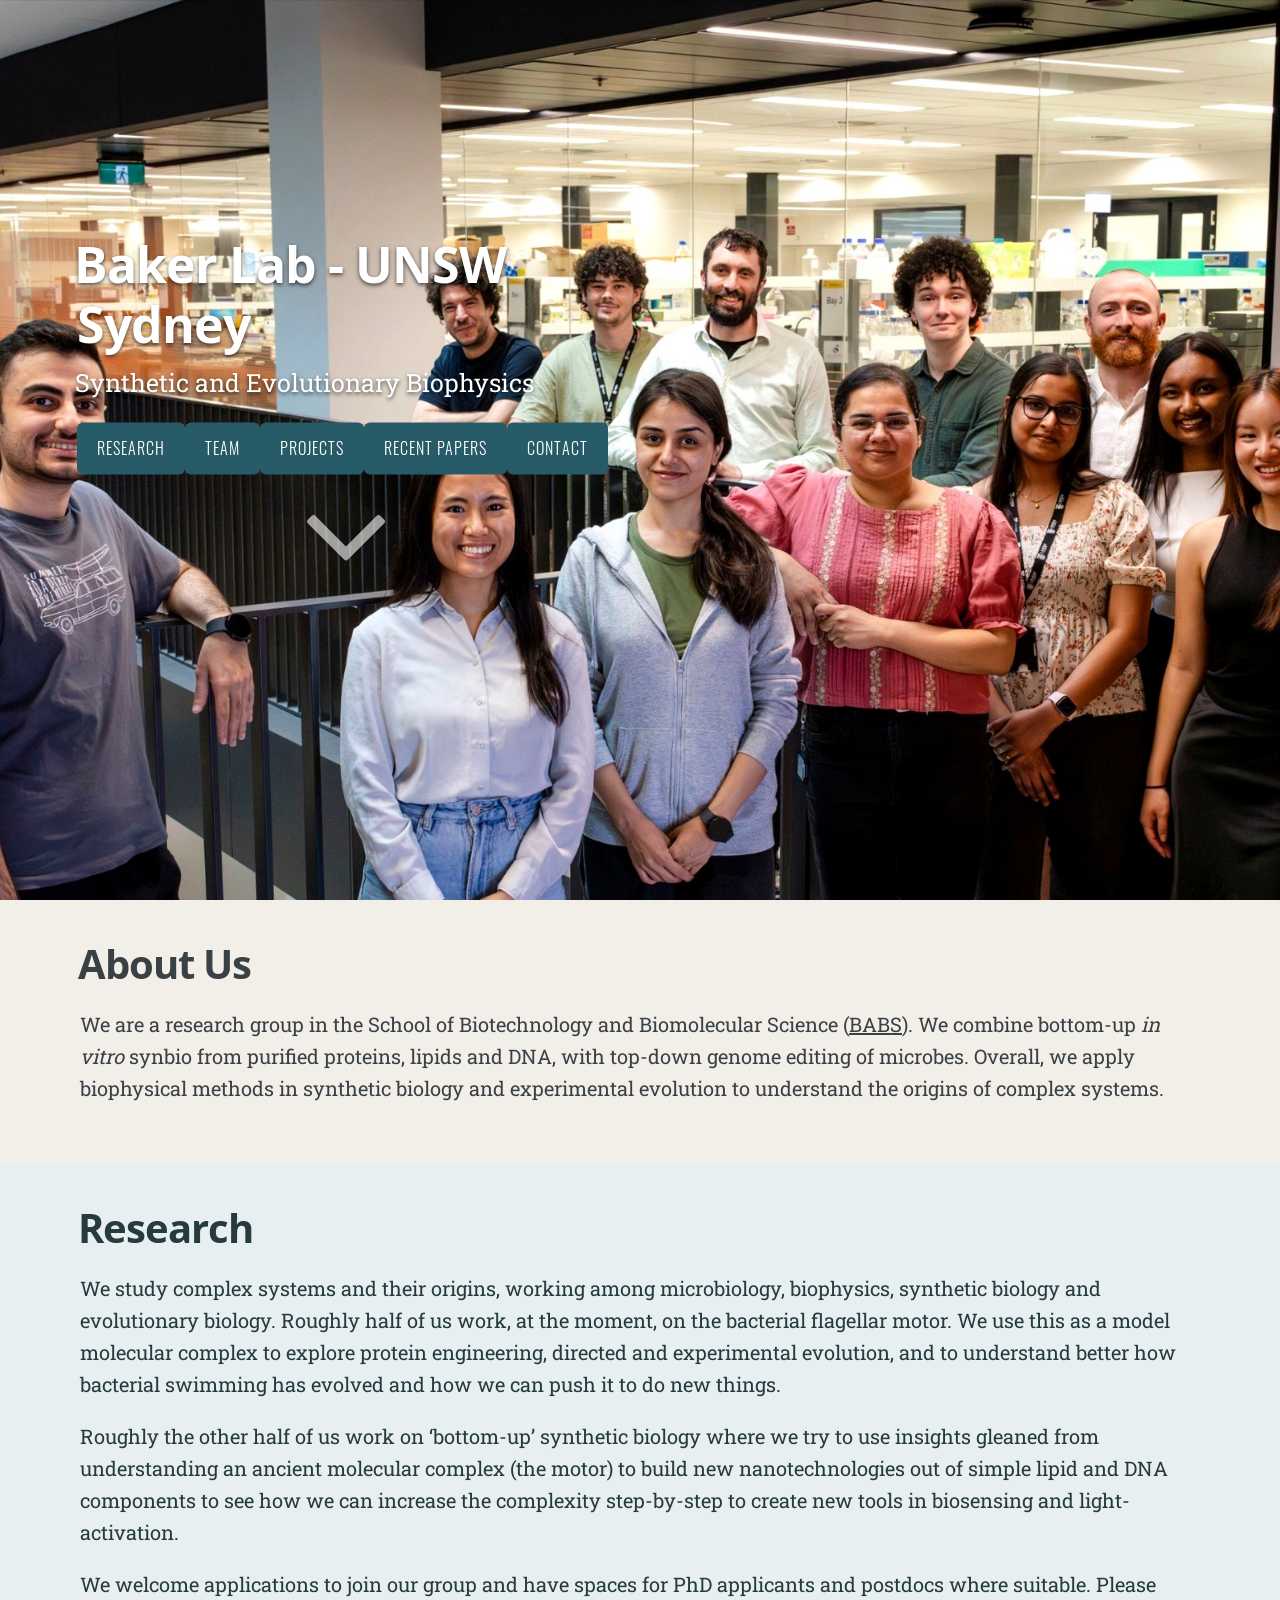
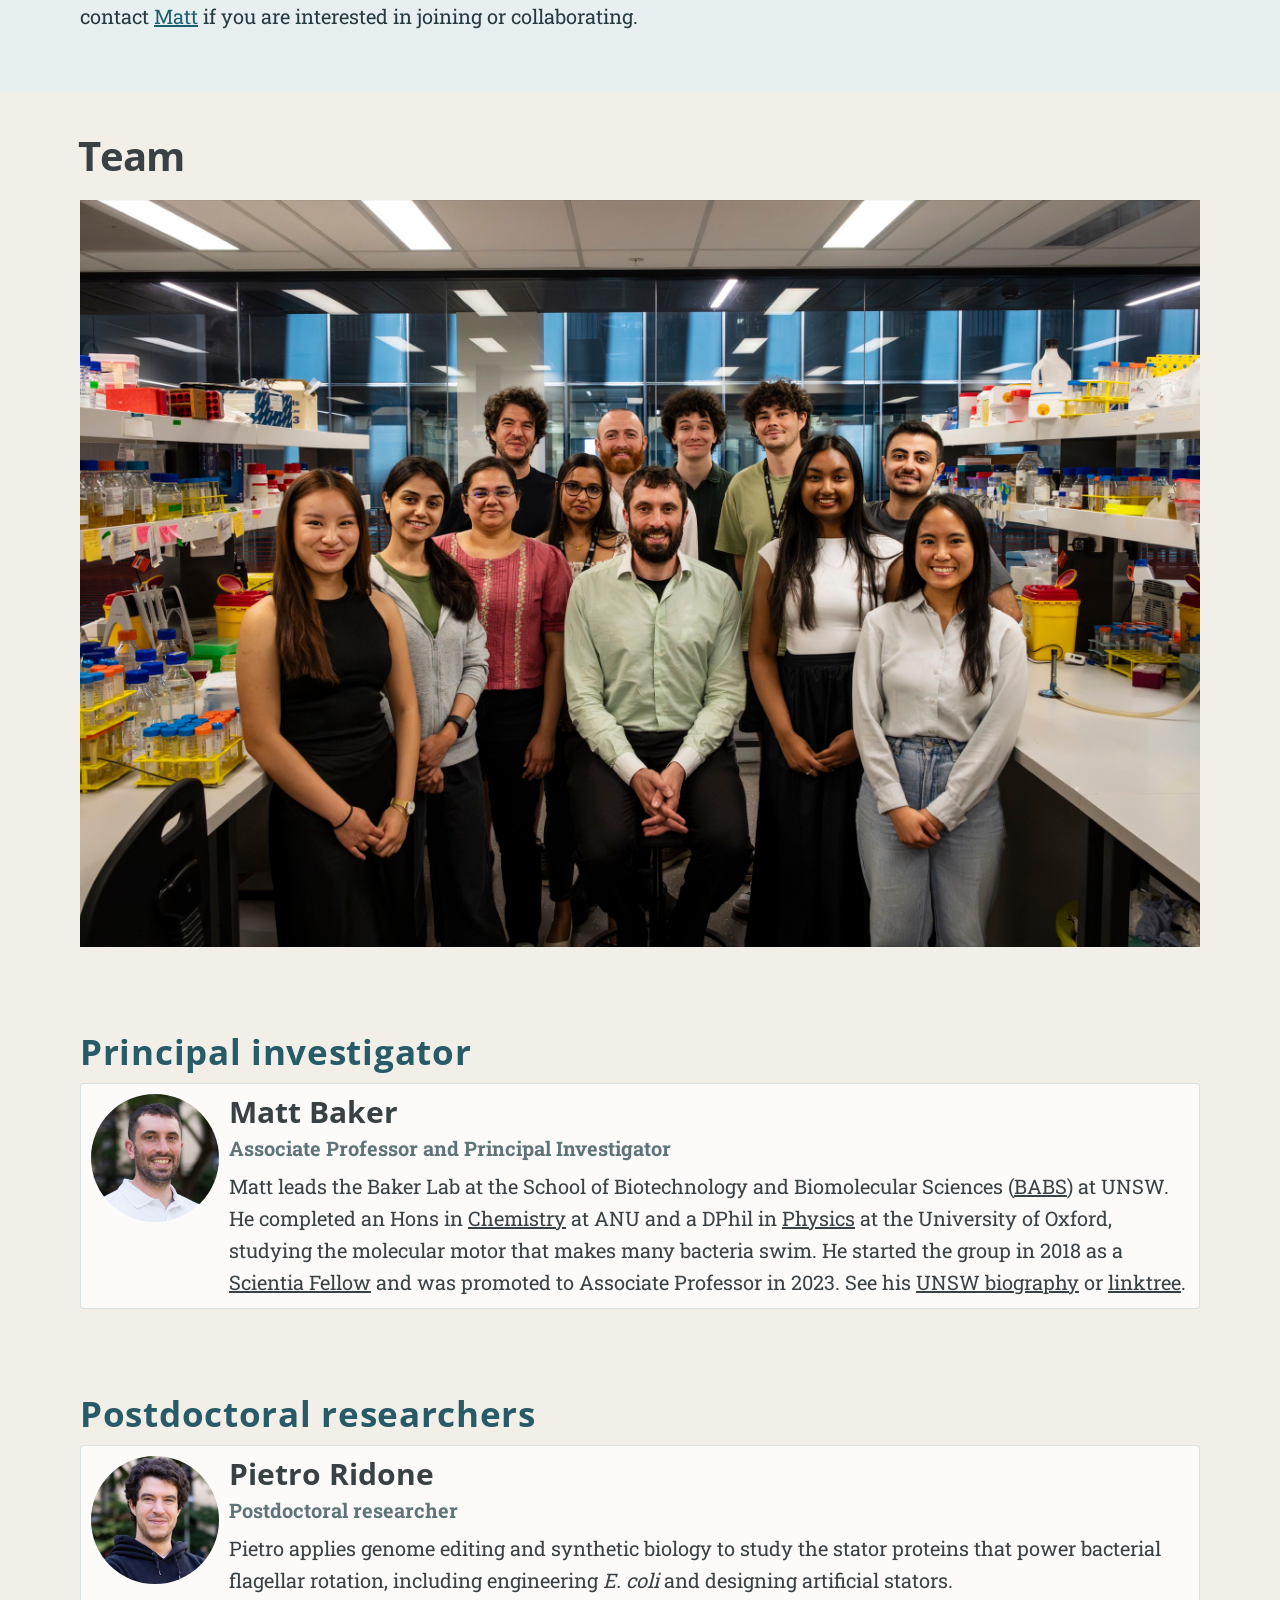
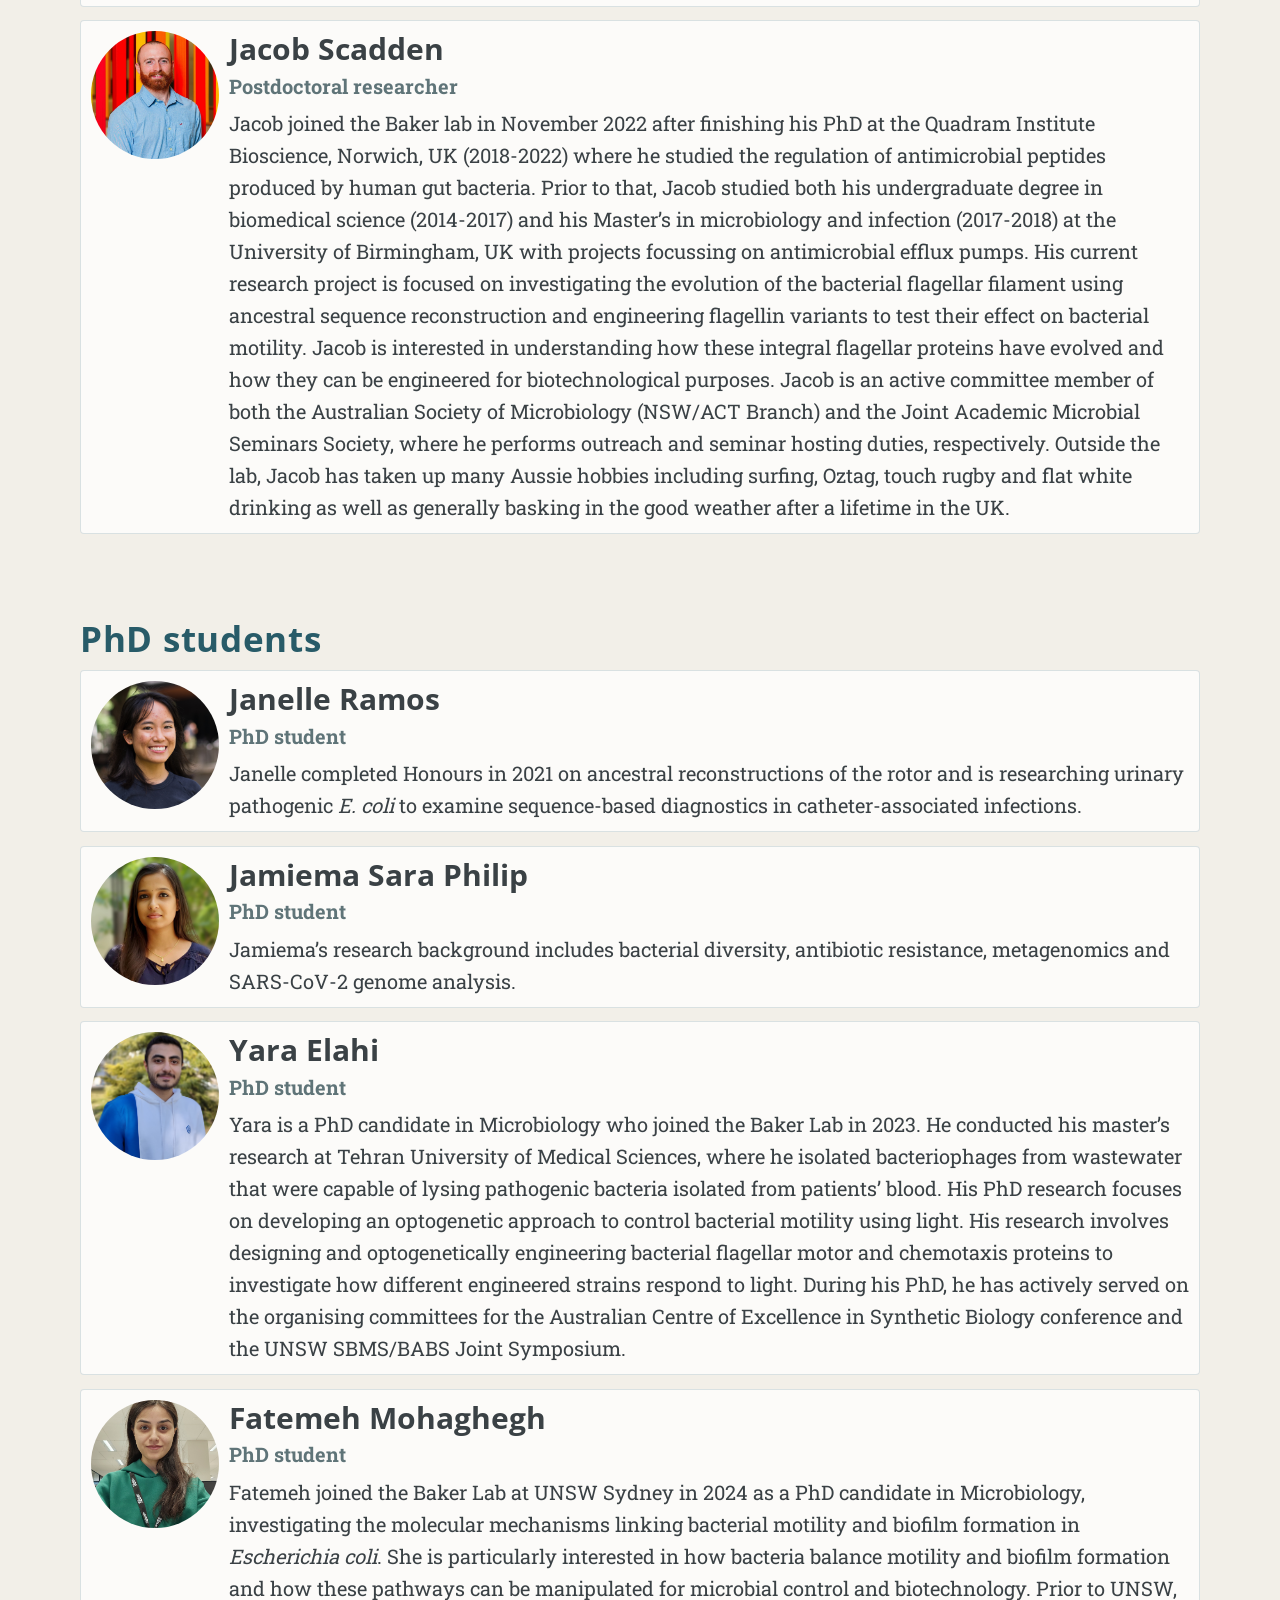
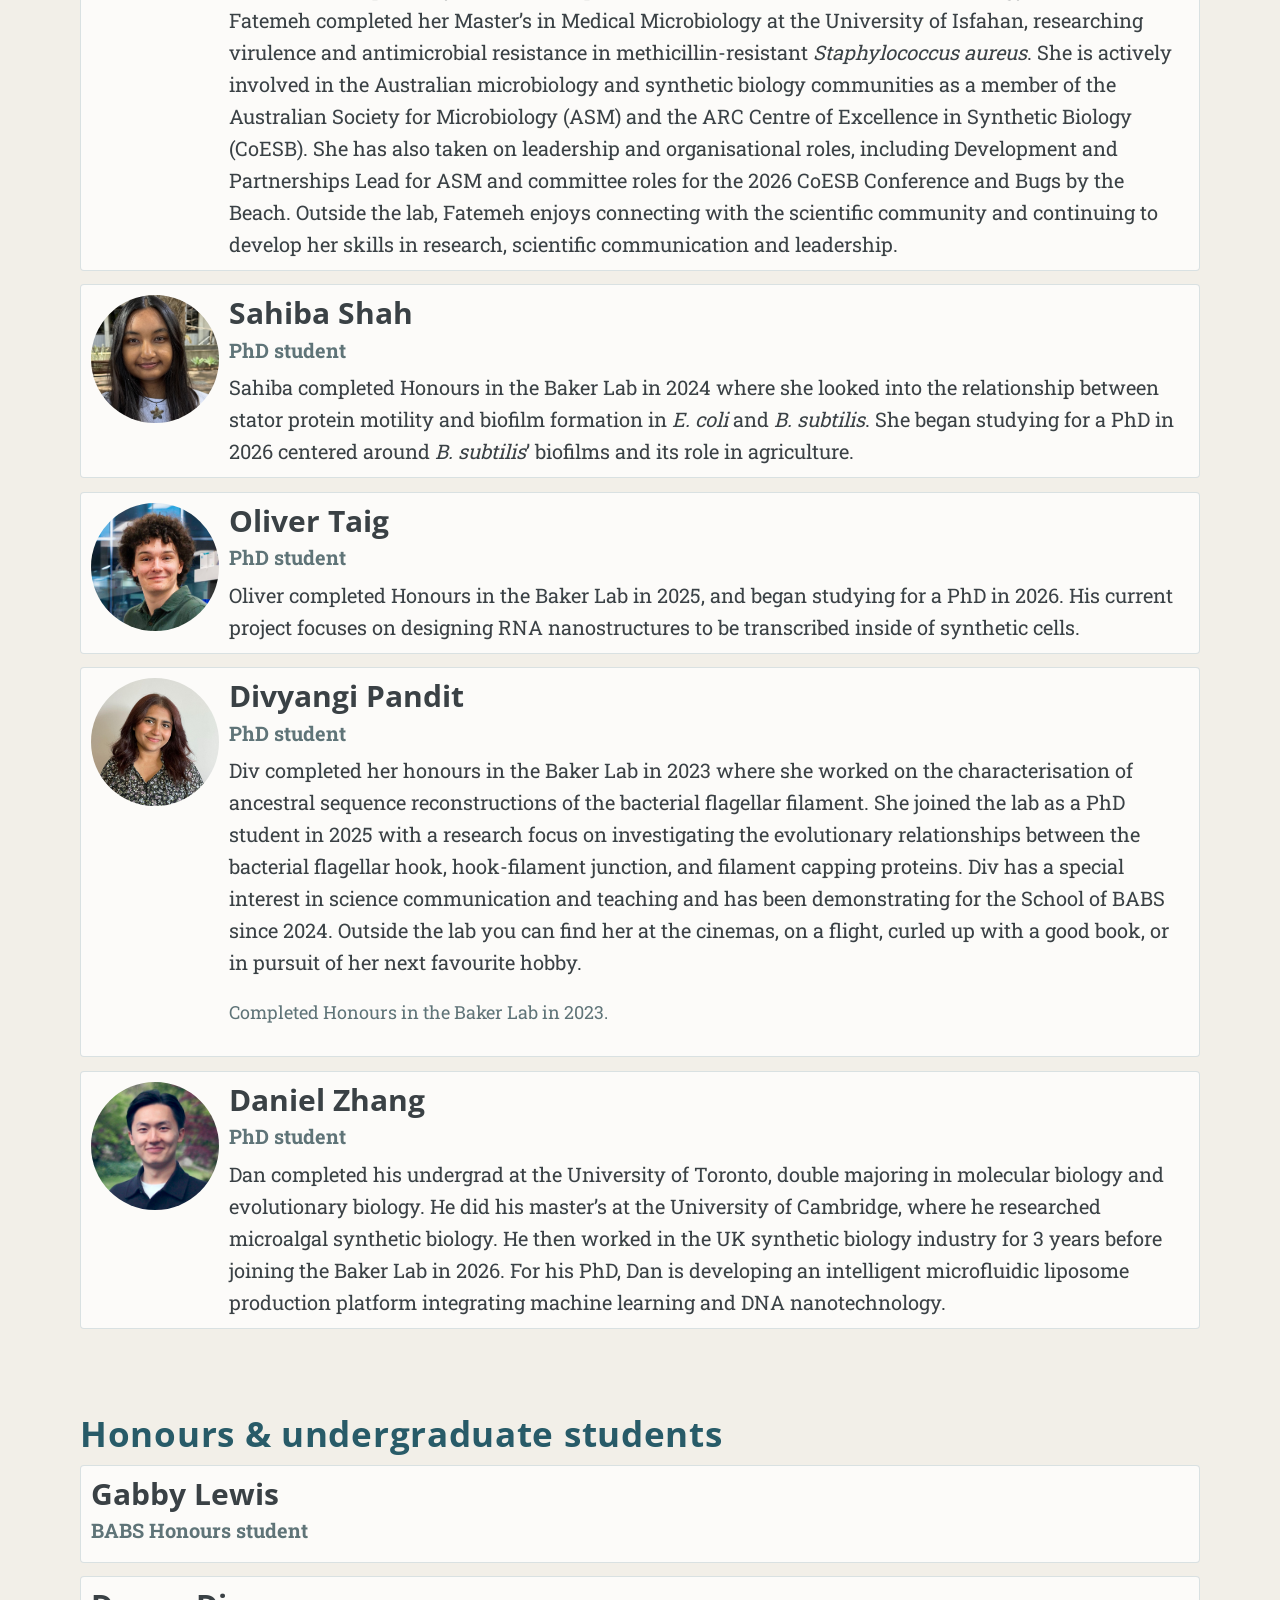
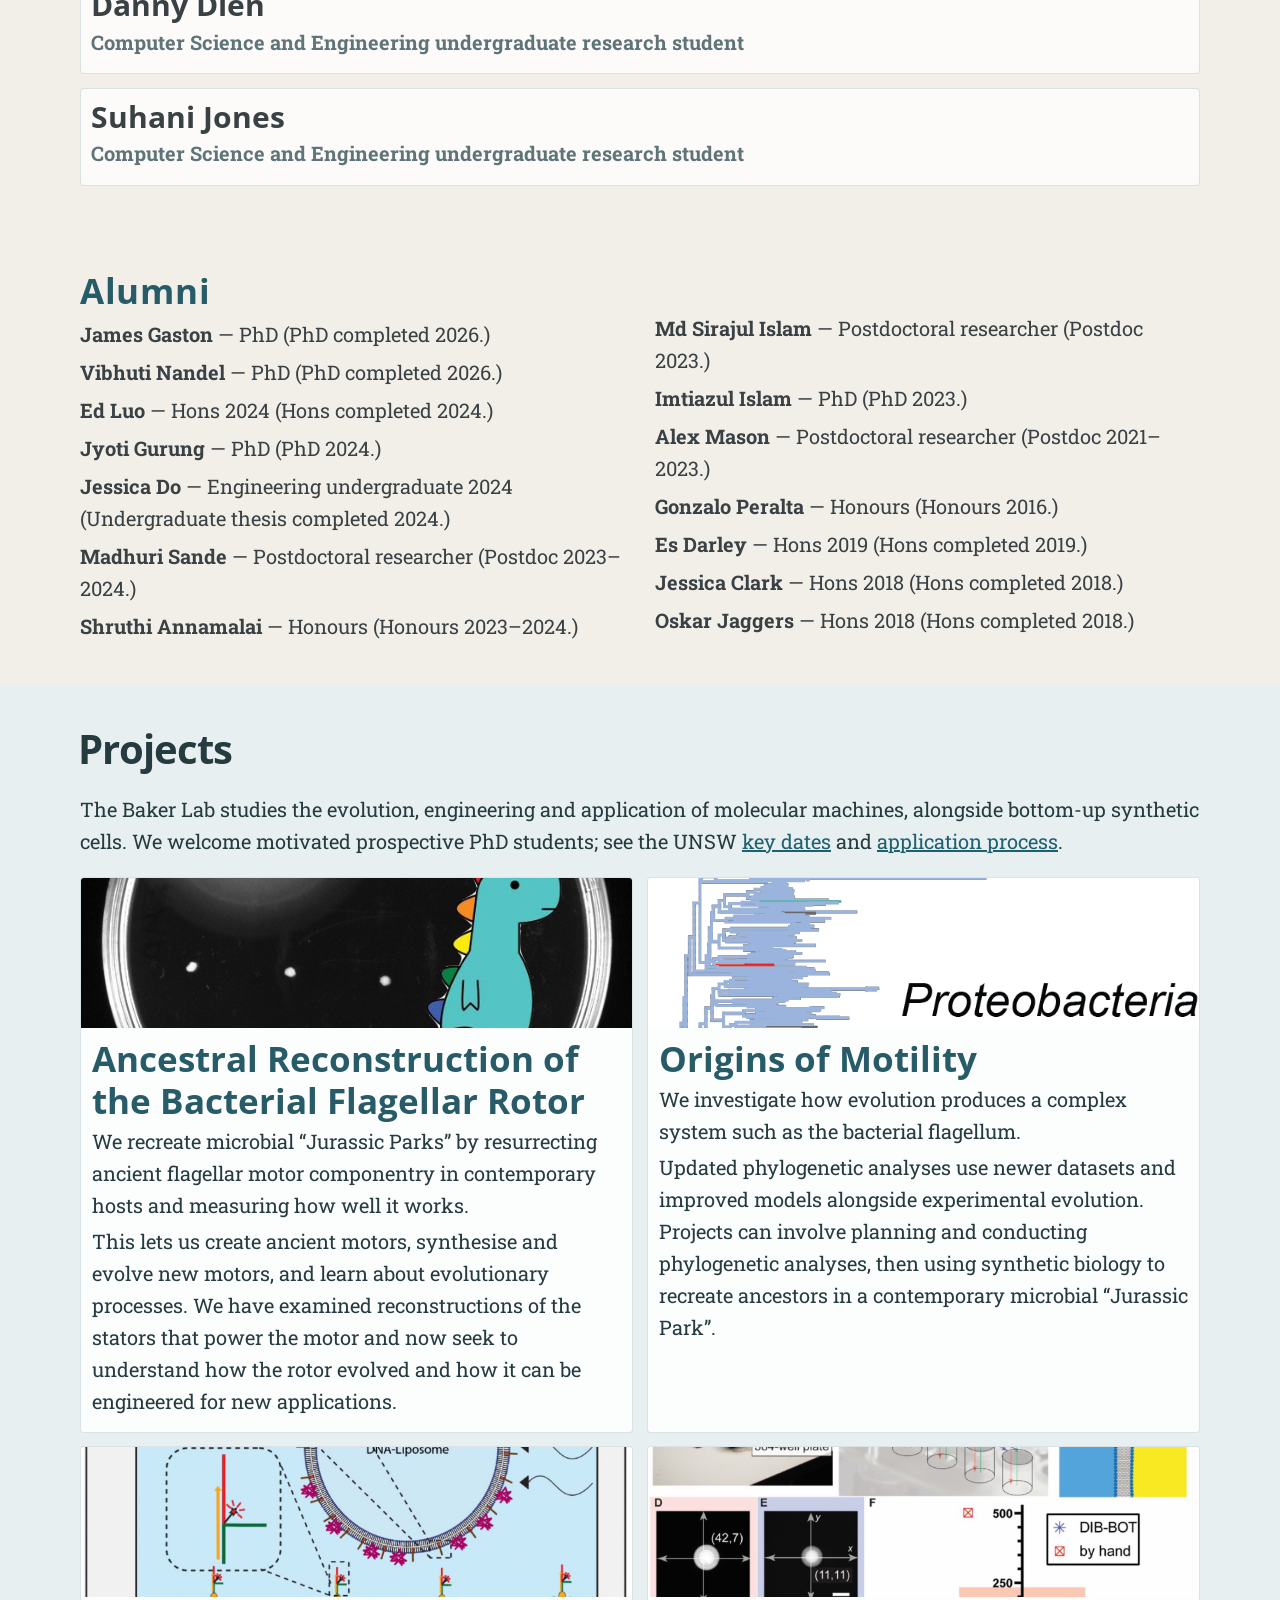
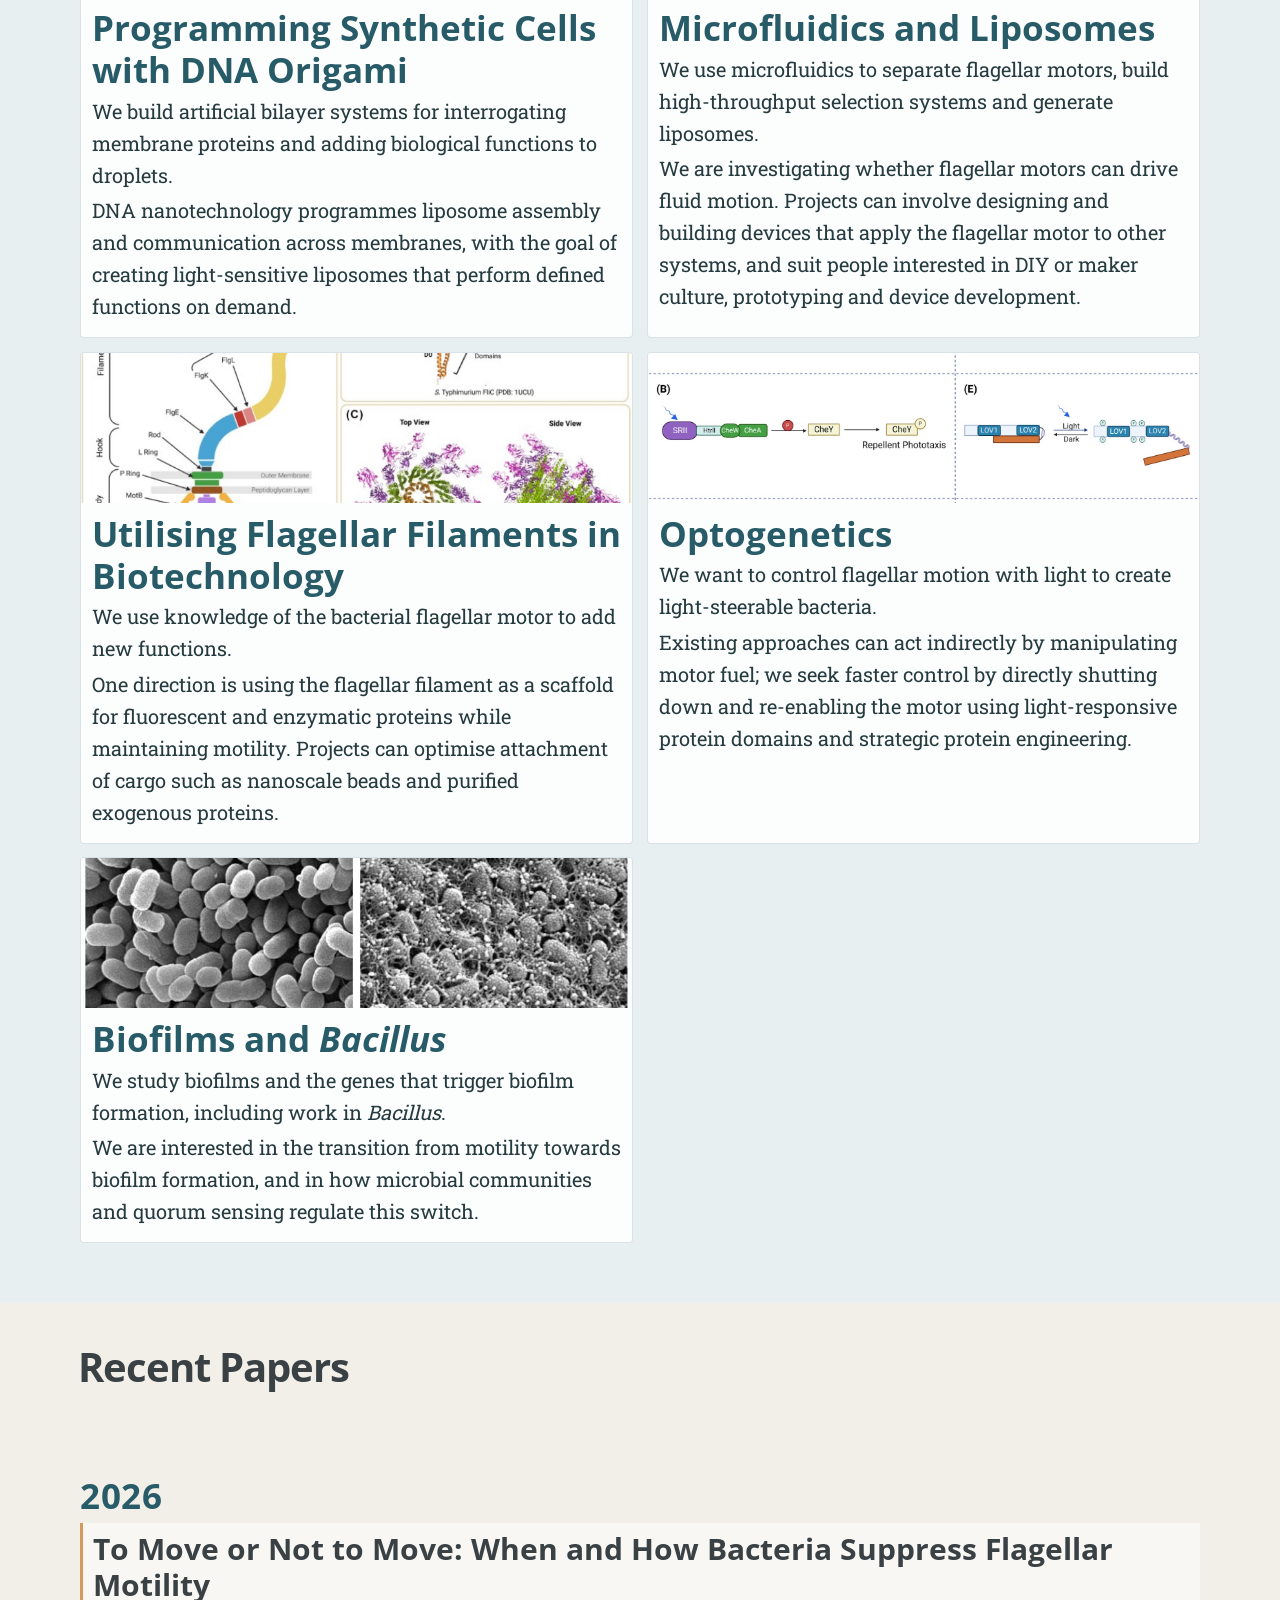
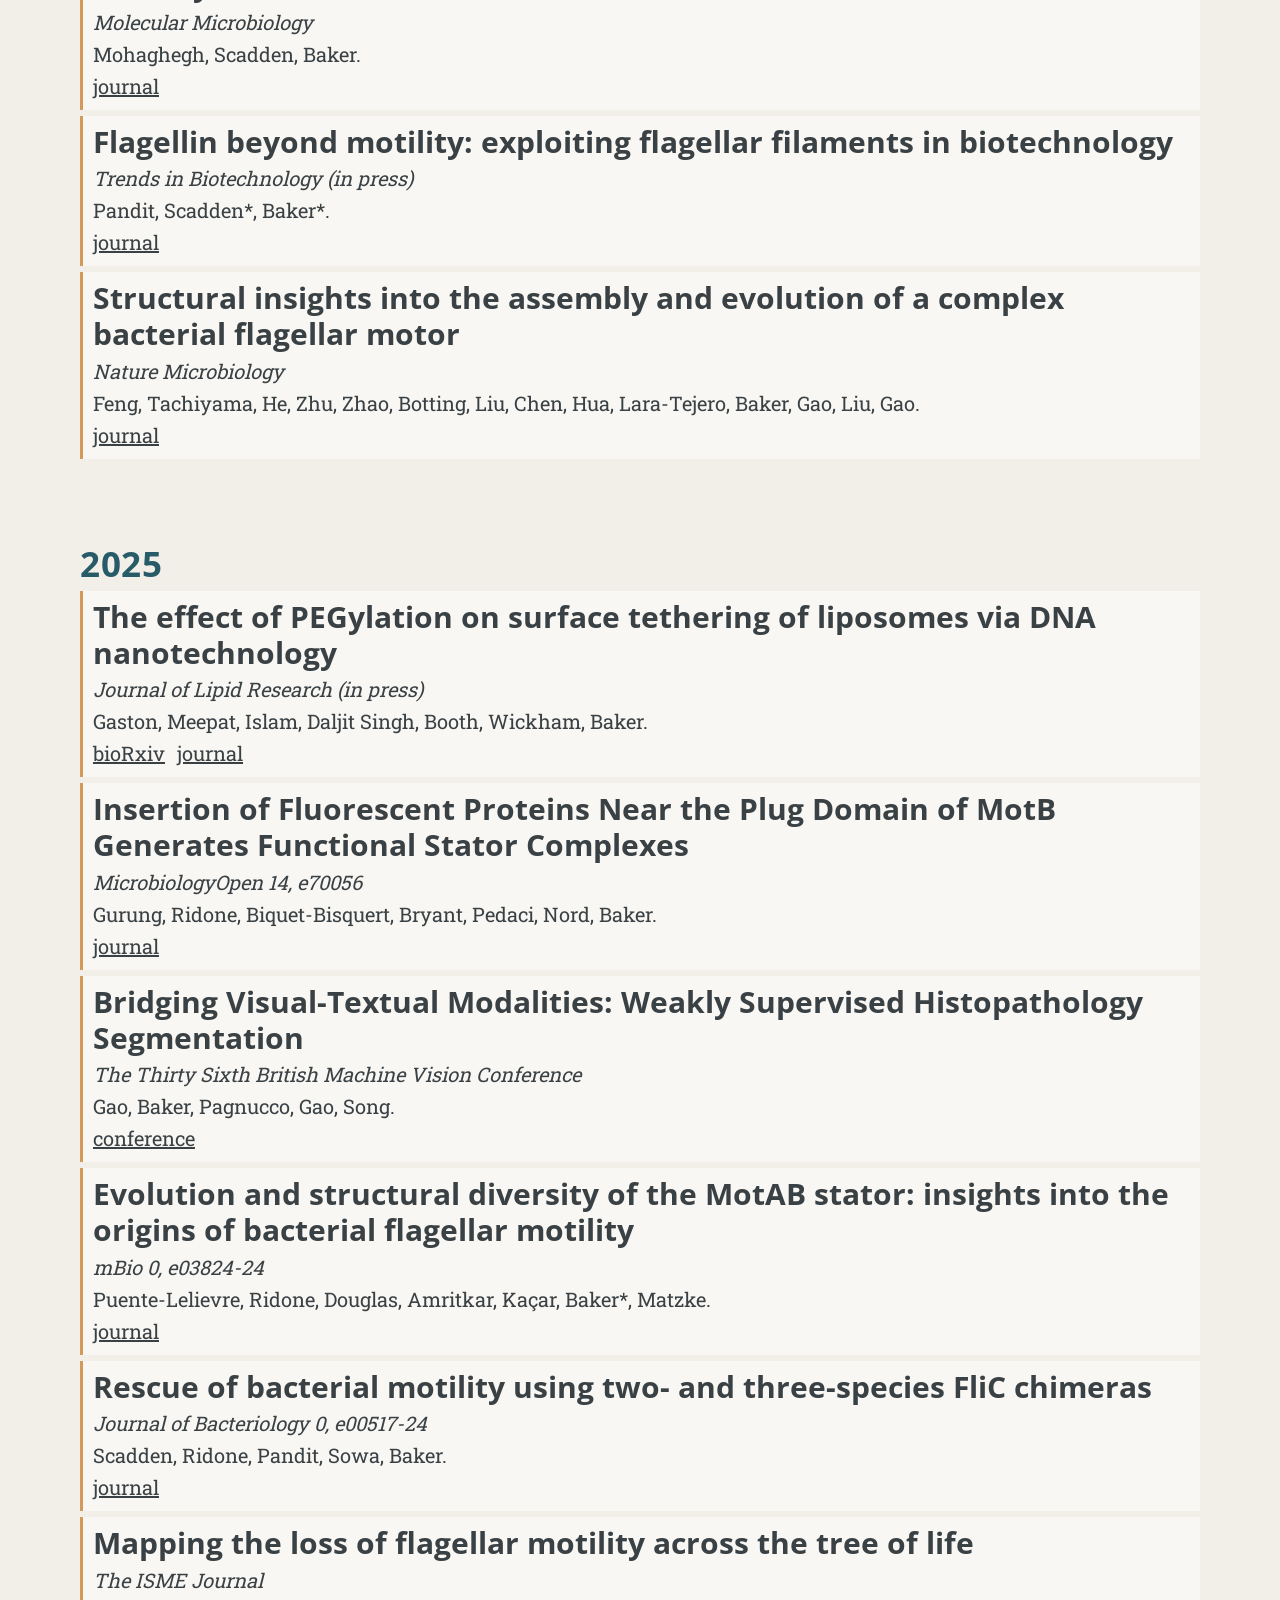
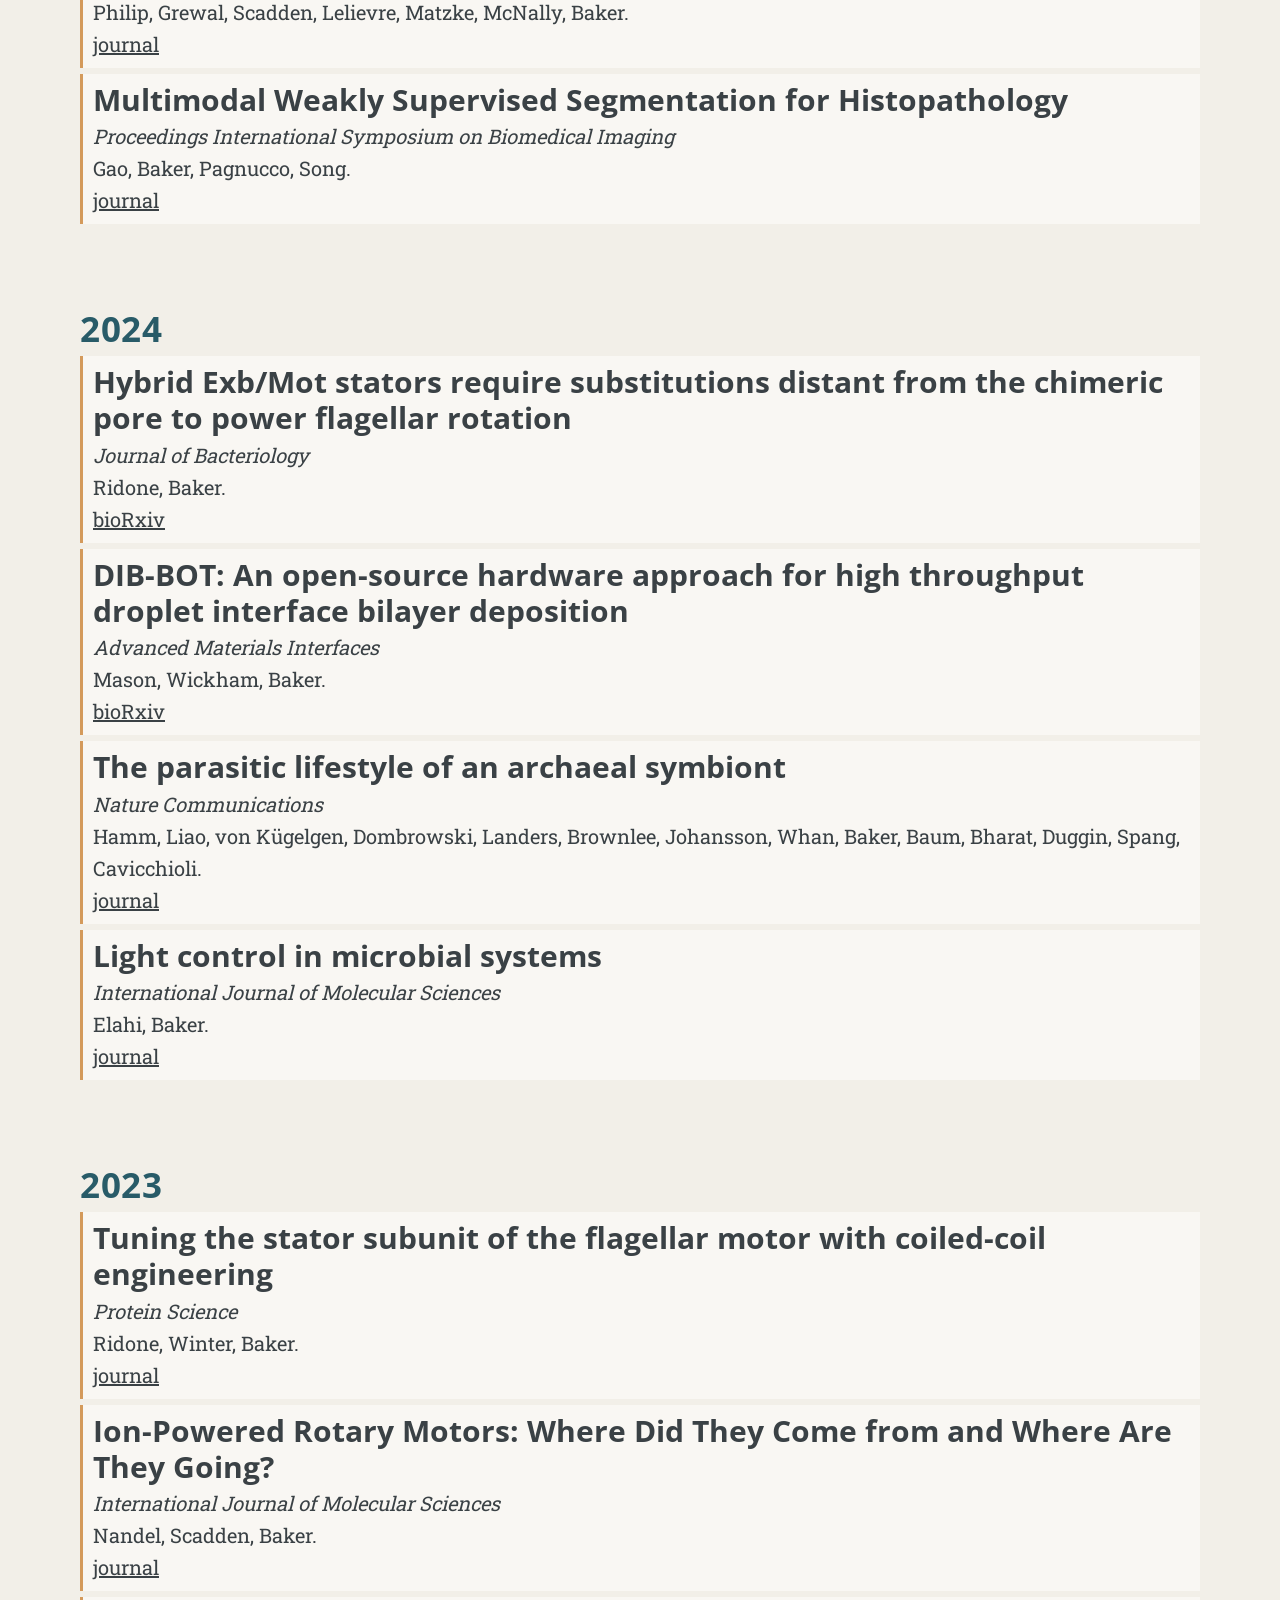
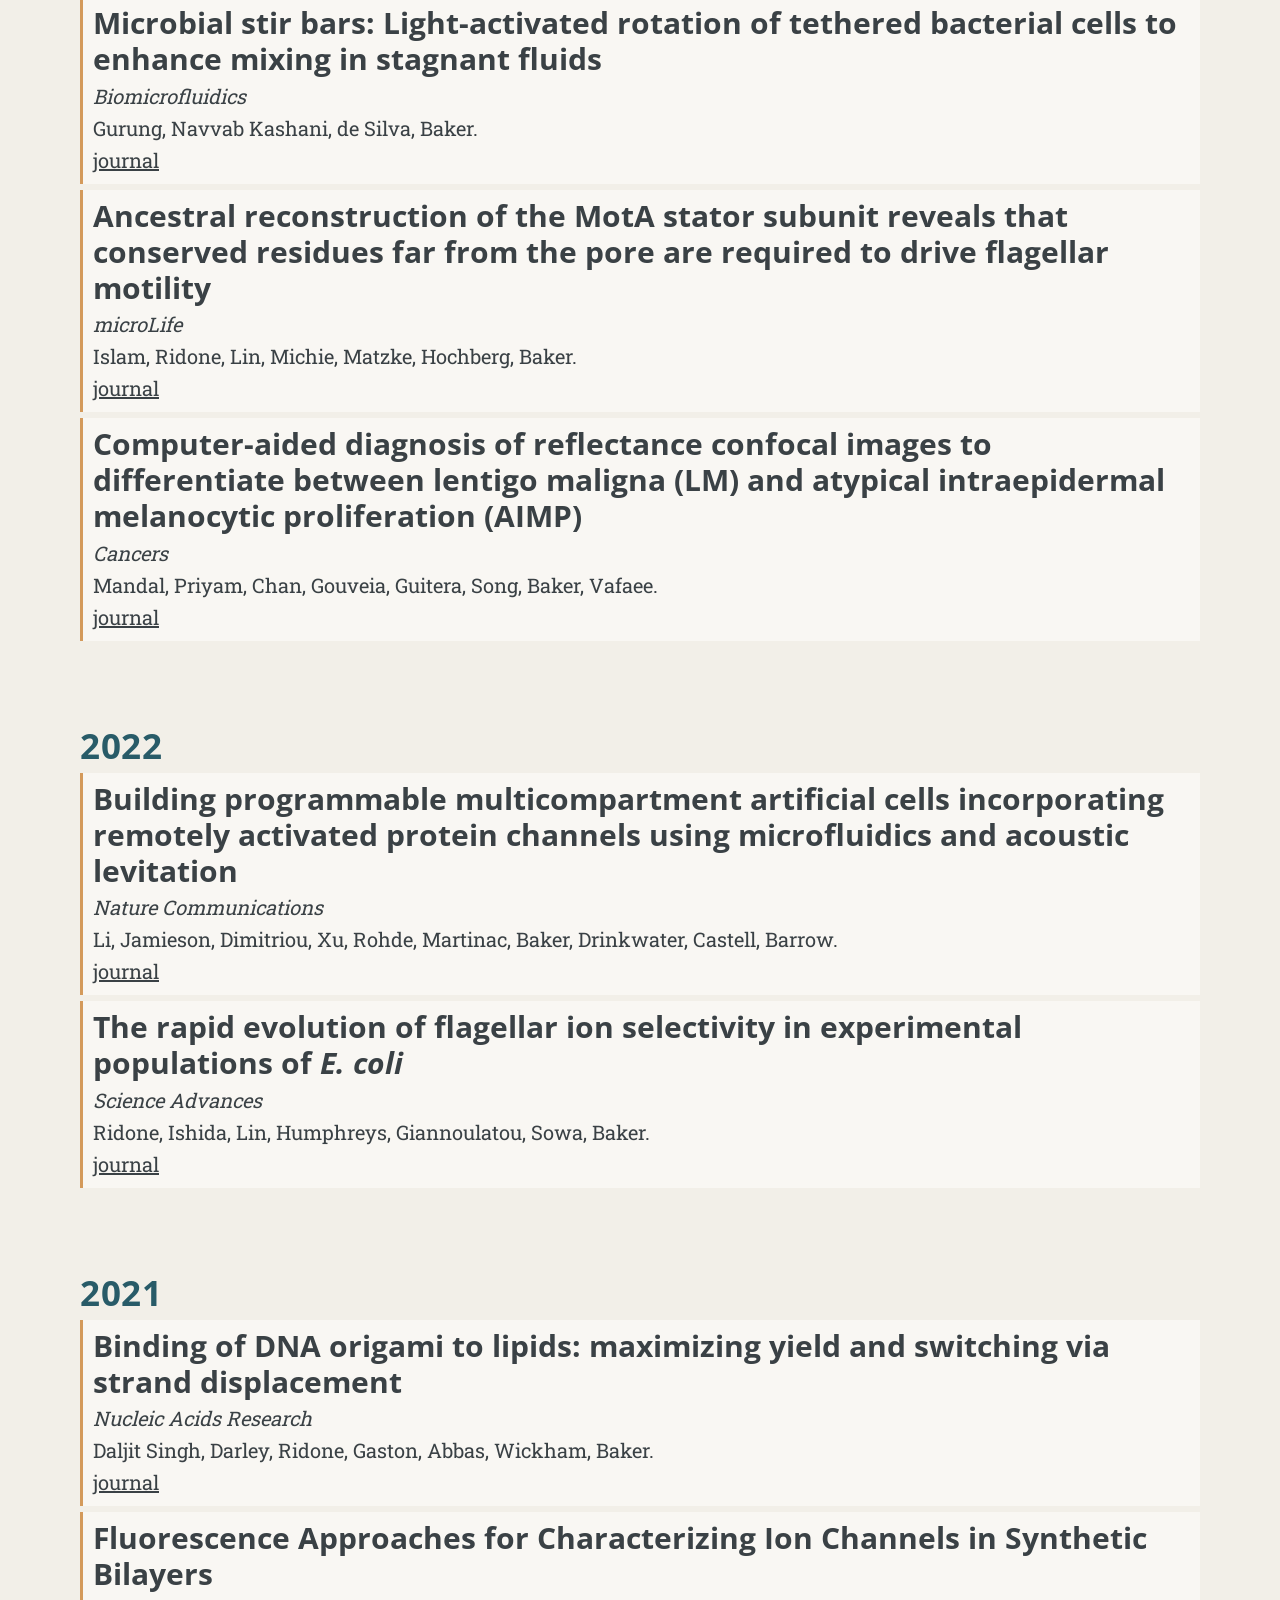
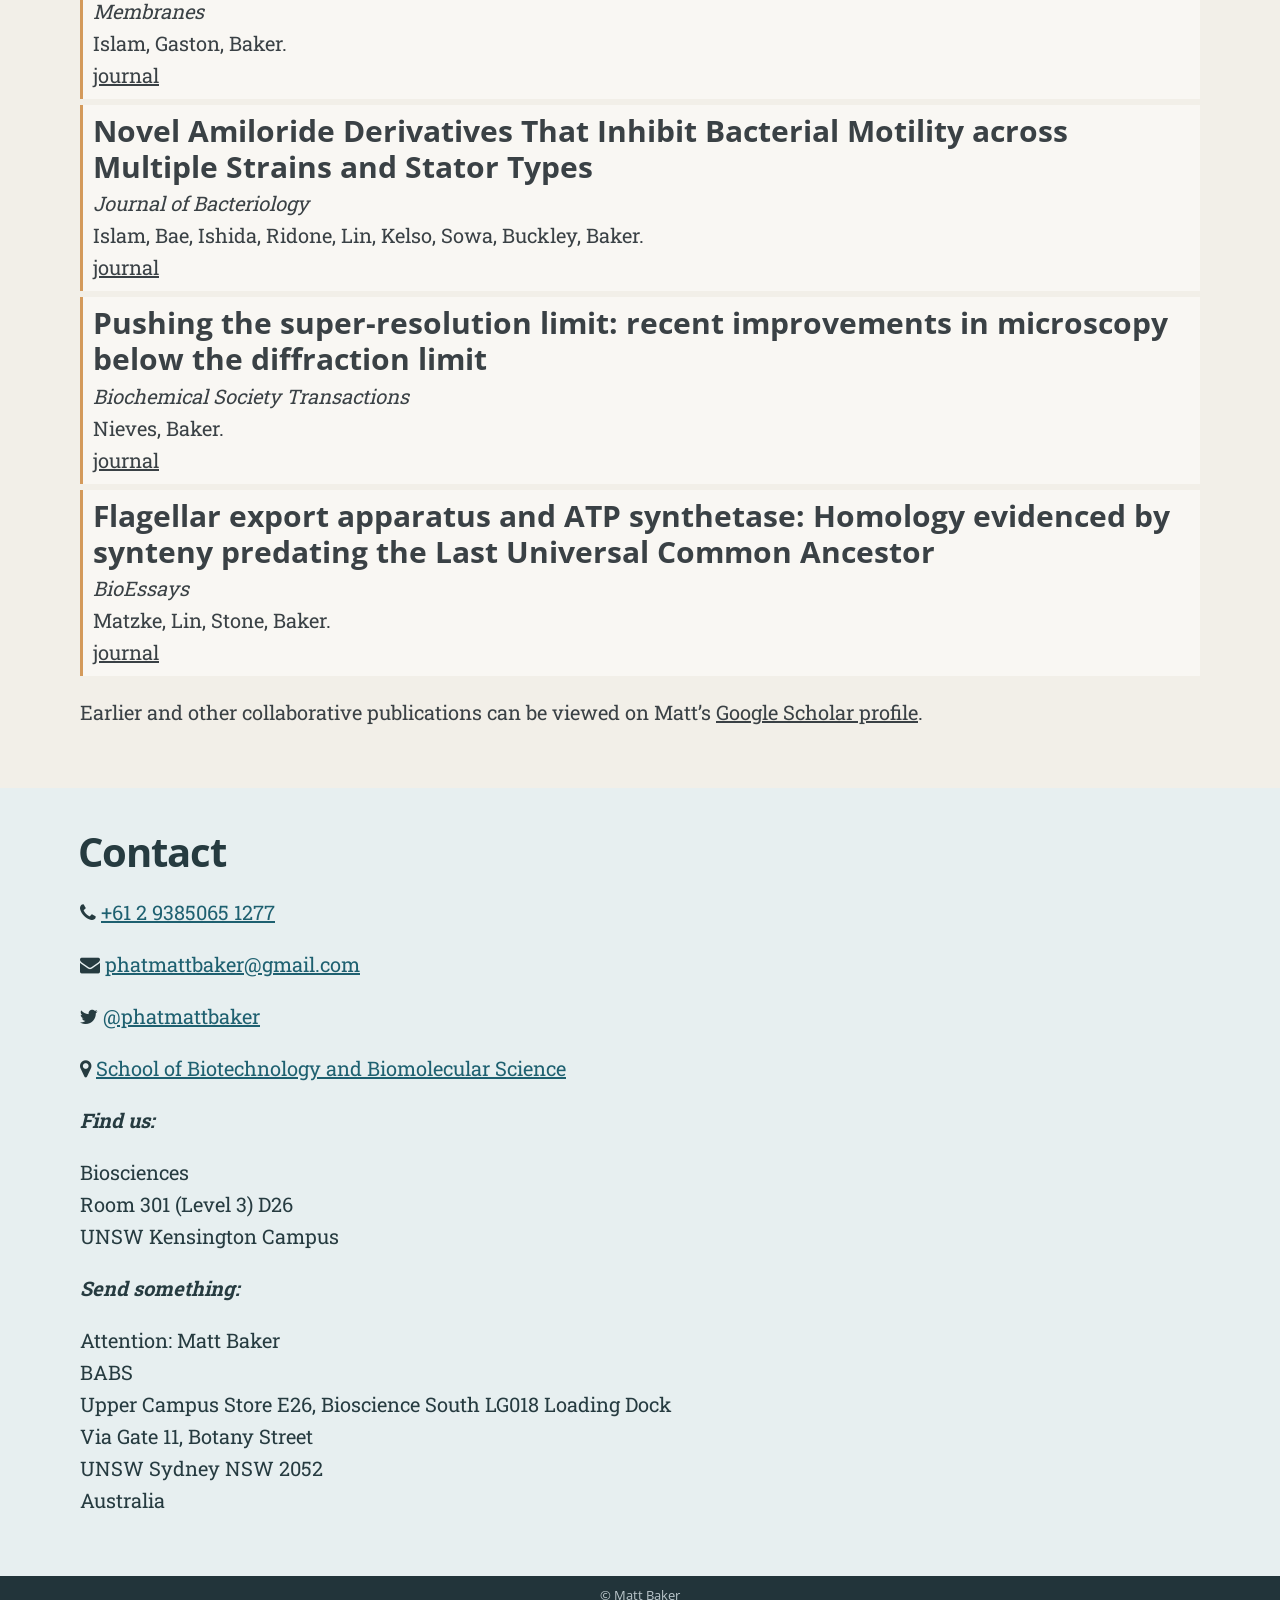
==== index.html @ 9803a860 "Publish submitted team profiles" ====
<!doctype html><html><meta http-equiv=Content-Type content="text/html" charset=UTF-8><meta http-equiv=X-UA-Compatible content="IE=edge,chrome=1"><title>Baker Lab - UNSW Sydney</title><link rel="shortcut icon" href=https://bakerlabbabs.github.io/images/favicon.png type=image/png><meta name=description content="Synthetic and Evolutionary Biophysics at UNSW"><meta name=keywords content="flagellar motor evolutionary biology experimental evolution directed evolution biophysics DNA nanotechnology"><meta name=referrer content="no-referrer-when-downgrade"><meta name=HandheldFriendly content="True"><meta name=MobileOptimized content="320"><meta name=viewport content="width=device-width,initial-scale=1"><link rel=stylesheet href=https://bakerlabbabs.github.io/css/screen.css><link rel=stylesheet href=https://bakerlabbabs.github.io/css/fonts.css type=text/css><link rel=stylesheet href=https://bakerlabbabs.github.io/fork-awesome/css/fork-awesome.min.css type=text/css><meta property="og:url" content="https://bakerlabbabs.github.io/"><meta property="og:site_name" content="Baker Lab - UNSW Sydney"><meta property="og:title" content="Baker Lab - UNSW Sydney"><meta property="og:description" content="Synthetic and Evolutionary Biophysics at UNSW"><meta property="og:locale" content="en"><meta property="og:type" content="website"><meta property="og:image" content="https://bakerlabbabs.github.io/images/header-2026.jpg"><meta name=twitter:card content="summary_large_image"><meta name=twitter:image content="https://bakerlabbabs.github.io/images/header-2026.jpg"><meta name=twitter:title content="Baker Lab - UNSW Sydney"><meta name=twitter:description content="Synthetic and Evolutionary Biophysics at UNSW"><meta itemprop=name content="Baker Lab - UNSW Sydney"><meta itemprop=description content="Synthetic and Evolutionary Biophysics at UNSW"><meta itemprop=image content="https://bakerlabbabs.github.io/images/header-2026.jpg"><link rel=stylesheet href=./css/lab-overrides.css><link rel=apple-touch-icon sizes=180x180 href=https://bakerlabbabs.github.io/images/apple-touch-icon.png><link rel=icon type=image/png sizes=32x32 href=https://bakerlabbabs.github.io/images/favicon-32x32.png><link rel=icon type=image/png sizes=16x16 href=https://bakerlabbabs.github.io/images/favicon-16x16.png><link rel=stylesheet href=./css/lab-overrides.css><body><header id=site-head style=background-image:url(images/header-2026-web-optimized.jpg)><div class=vertical><div id=site-head-content class=inner><h1 class=blog-title>Baker Lab - UNSW Sydney</h1><h2 class=blog-description>Synthetic and Evolutionary Biophysics</h2><a class="btn site-menu" data-title-anchor=research>Research</a><a class="btn site-menu" data-title-anchor=team>Team</a><a class="btn site-menu" data-title-anchor=projects>Projects</a><a class="btn site-menu" data-title-anchor=recent-papers>Recent Papers</a><a class="btn site-menu" data-title-anchor=contact>Contact</a>
<i id=header-arrow class="fa fa-angle-down" aria-hidden=true></i></div></div></header><main class=content role=main><div class=fixed-nav></div><div class=post-holder><article id=about-us class="post first"><header class=post-header><h2 class=post-title>About Us</h2></header><section class=post-content><p>We are a research group in the School of Biotechnology and Biomolecular Science (<a href=https://www.babs.unsw.edu.au/>BABS</a>). We combine bottom-up <em>in vitro</em> synbio from purified proteins, lipids and DNA, with top-down genome editing of microbes. Overall, we apply biophysical methods in synthetic biology and experimental evolution to understand the origins of complex systems.</p></section></article></div><div class=post-holder><article id=research class=post><header class=post-header><h2 class=post-title>Research</h2></header><section class=post-content><p>We study complex systems and their origins, working among microbiology, biophysics, synthetic biology and evolutionary biology. Roughly half of us work, at the moment, on the bacterial flagellar motor. We use this as a model molecular complex to explore protein engineering, directed and experimental evolution, and to understand better how bacterial swimming has evolved and how we can push it to do new things.</p><p>Roughly the other half of us work on &lsquo;bottom-up&rsquo; synthetic biology where we try to use insights gleaned from understanding an ancient molecular complex (the motor) to build new nanotechnologies out of simple lipid and DNA components to see how we can increase the complexity step-by-step to create new tools in biosensing and light-activation.</p><p>We welcome applications to join our group and have spaces for PhD applicants and postdocs where suitable. Please contact <a href=https://www.babs.unsw.edu.au/matthew-baker>Matt</a> if you are interested in joining or collaborating.</p></section></article></div><div class=post-holder><article id=team class=post><header class=post-header><h2 class=post-title>Team</h2></header><section class=post-content><p><img src=images/team-2026.jpg alt="Baker Lab group in the laboratory"></p><h3>Principal investigator</h3><div class=member-grid><article class=member-card><img src=./images/Matt.jpg alt="Portrait of Matt Baker" loading=lazy><div><h4>Matt Baker</h4><p class=member-role>Associate Professor and Principal Investigator</p><div class=member-bio>Matt leads the Baker Lab at the School of Biotechnology and Biomolecular Sciences (<a href=https://www.babs.unsw.edu.au>BABS</a>) at UNSW. He completed an Hons in <a href=https://chemistry.anu.edu.au/>Chemistry</a> at ANU and a DPhil in <a href=https://www.physics.ox.ac.uk/>Physics</a> at the University of Oxford, studying the molecular motor that makes many bacteria swim. He started the group in 2018 as a <a href=https://research.unsw.edu.au/scientia-program>Scientia Fellow</a> and was promoted to Associate Professor in 2023. See his <a href=https://www.babs.unsw.edu.au/matthew-baker>UNSW biography</a> or <a href=http://linktr.ee/phatmattbaker>linktree</a>.</div></div></article></div><h3>Postdoctoral researchers</h3><div class=member-grid><article class=member-card><img src=./images/Pietro.jpg alt="Portrait of Pietro Ridone" loading=lazy><div><h4>Pietro Ridone</h4><p class=member-role>Postdoctoral researcher</p><div class=member-bio>Pietro applies genome editing and synthetic biology to study the stator proteins that power bacterial flagellar rotation, including engineering <em>E. coli</em> and designing artificial stators.</div></div></article><article class=member-card><img src=./images/Jacob.jpg alt="Portrait of Jacob Scadden" loading=lazy><div><h4>Jacob Scadden</h4><p class=member-role>Postdoctoral researcher</p><div class=member-bio>Jacob joined the Baker lab in November 2022 after finishing his PhD at the Quadram Institute Bioscience, Norwich, UK (2018-2022) where he studied the regulation of antimicrobial peptides produced by human gut bacteria. Prior to that, Jacob studied both his undergraduate degree in biomedical science (2014-2017) and his Master’s in microbiology and infection (2017-2018) at the University of Birmingham, UK with projects focussing on antimicrobial efflux pumps. His current research project is focused on investigating the evolution of the bacterial flagellar filament using ancestral sequence reconstruction and engineering flagellin variants to test their effect on bacterial motility. Jacob is interested in understanding how these integral flagellar proteins have evolved and how they can be engineered for biotechnological purposes. Jacob is an active committee member of both the Australian Society of Microbiology (NSW/ACT Branch) and the Joint Academic Microbial Seminars Society, where he performs outreach and seminar hosting duties, respectively. Outside the lab, Jacob has taken up many Aussie hobbies including surfing, Oztag, touch rugby and flat white drinking as well as generally basking in the good weather after a lifetime in the UK.</div></div></article></div><h3>PhD students</h3><div class=member-grid><article class=member-card><img src=./images/Janelle.jpg alt="Portrait of Janelle Ramos" loading=lazy><div><h4>Janelle Ramos</h4><p class=member-role>PhD student</p><div class=member-bio>Janelle completed Honours in 2021 on ancestral reconstructions of the rotor and is researching urinary pathogenic <em>E. coli</em> to examine sequence-based diagnostics in catheter-associated infections.</div></div></article><article class=member-card><img src=./images/Jamiema.jpg alt="Portrait of Jamiema Sara Philip" loading=lazy><div><h4>Jamiema Sara Philip</h4><p class=member-role>PhD student</p><div class=member-bio>Jamiema’s research background includes bacterial diversity, antibiotic resistance, metagenomics and SARS-CoV-2 genome analysis.</div></div></article><article class=member-card><img src=./images/Yara.jpg alt="Portrait of Yara Elahi" loading=lazy><div><h4>Yara Elahi</h4><p class=member-role>PhD student</p><div class=member-bio>Yara is a PhD candidate in Microbiology who joined the Baker Lab in 2023. He conducted his master’s research at Tehran University of Medical Sciences, where he isolated bacteriophages from wastewater that were capable of lysing pathogenic bacteria isolated from patients’ blood. His PhD research focuses on developing an optogenetic approach to control bacterial motility using light. His research involves designing and optogenetically engineering bacterial flagellar motor and chemotaxis proteins to investigate how different engineered strains respond to light. During his PhD, he has actively served on the organising committees for the Australian Centre of Excellence in Synthetic Biology conference and the UNSW SBMS/BABS Joint Symposium.</div></div></article><article class=member-card><img src=./images/Fatemeh.jpg alt="Portrait of Fatemeh Mohaghegh" loading=lazy><div><h4>Fatemeh Mohaghegh</h4><p class=member-role>PhD student</p><div class=member-bio>Fatemeh joined the Baker Lab at UNSW Sydney in 2024 as a PhD candidate in Microbiology, investigating the molecular mechanisms linking bacterial motility and biofilm formation in <em>Escherichia coli</em>. She is particularly interested in how bacteria balance motility and biofilm formation and how these pathways can be manipulated for microbial control and biotechnology. Prior to UNSW, Fatemeh completed her Master’s in Medical Microbiology at the University of Isfahan, researching virulence and antimicrobial resistance in methicillin-resistant <em>Staphylococcus aureus</em>. She is actively involved in the Australian microbiology and synthetic biology communities as a member of the Australian Society for Microbiology (ASM) and the ARC Centre of Excellence in Synthetic Biology (CoESB). She has also taken on leadership and organisational roles, including Development and Partnerships Lead for ASM and committee roles for the 2026 CoESB Conference and Bugs by the Beach. Outside the lab, Fatemeh enjoys connecting with the scientific community and continuing to develop her skills in research, scientific communication and leadership.</div></div></article><article class=member-card><img src=./images/Sahiba.jpg alt="Portrait of Sahiba Shah" loading=lazy><div><h4>Sahiba Shah</h4><p class=member-role>PhD student</p><div class=member-bio>Sahiba completed Honours in the Baker Lab in 2024 where she looked into the relationship between stator protein motility and biofilm formation in <em>E. coli</em> and <em>B. subtilis</em>. She began studying for a PhD in 2026 centered around <em>B. subtilis</em>’ biofilms and its role in agriculture.</div></div></article><article class=member-card><img src=./images/Oliver.jpg alt="Portrait of Oliver Taig" loading=lazy><div><h4>Oliver Taig</h4><p class=member-role>PhD student</p><div class=member-bio>Oliver completed Honours in the Baker Lab in 2025, and began studying for a PhD in 2026. His current project focuses on designing RNA nanostructures to be transcribed inside of synthetic cells.</div></div></article><article class=member-card><img src=./images/Divyangi.jpg alt="Portrait of Divyangi Pandit" loading=lazy><div><h4>Divyangi Pandit</h4><p class=member-role>PhD student</p><div class=member-bio>Div completed her honours in the Baker Lab in 2023 where she worked on the characterisation of ancestral sequence reconstructions of the bacterial flagellar filament. She joined the lab as a PhD student in 2025 with a research focus on investigating the evolutionary relationships between the bacterial flagellar hook, hook-filament junction, and filament capping proteins. Div has a special interest in science communication and teaching and has been demonstrating for the School of BABS since 2024. Outside the lab you can find her at the cinemas, on a flight, curled up with a good book, or in pursuit of her next favourite hobby.</div><p class=member-note>Completed Honours in the Baker Lab in 2023.</p></div></article><article class=member-card><img src=./images/Daniel.jpg alt="Portrait of Daniel Zhang" loading=lazy><div><h4>Daniel Zhang</h4><p class=member-role>PhD student</p><div class=member-bio>Dan completed his undergrad at the University of Toronto, double majoring in molecular biology and evolutionary biology. He did his master’s at the University of Cambridge, where he researched microalgal synthetic biology. He then worked in the UK synthetic biology industry for 3 years before joining the Baker Lab in 2026. For his PhD, Dan is developing an intelligent microfluidic liposome production platform integrating machine learning and DNA nanotechnology.</div></div></article></div><h3>Honours & undergraduate students</h3><div class=member-grid><article class=member-card><div><h4>Gabby Lewis</h4><p class=member-role>BABS Honours student</p></div></article><article class=member-card><div><h4>Danny Dien</h4><p class=member-role>Computer Science and Engineering undergraduate research student</p></div></article><article class=member-card><div><h4>Suhani Jones</h4><p class=member-role>Computer Science and Engineering undergraduate research student</p></div></article></div><h3>Alumni</h3><div class=alumni-list><p><strong>James Gaston</strong> — PhD (PhD completed 2026.)</p><p><strong>Vibhuti Nandel</strong> — PhD (PhD completed 2026.)</p><p><strong>Ed Luo</strong> — Hons 2024 (Hons completed 2024.)</p><p><strong>Jyoti Gurung</strong> — PhD (PhD 2024.)</p><p><strong>Jessica Do</strong> — Engineering undergraduate 2024 (Undergraduate thesis completed 2024.)</p><p><strong>Madhuri Sande</strong> — Postdoctoral researcher (Postdoc 2023–2024.)</p><p><strong>Shruthi Annamalai</strong> — Honours (Honours 2023–2024.)</p><p><strong>Md Sirajul Islam</strong> — Postdoctoral researcher (Postdoc 2023.)</p><p><strong>Imtiazul Islam</strong> — PhD (PhD 2023.)</p><p><strong>Alex Mason</strong> — Postdoctoral researcher (Postdoc 2021–2023.)</p><p><strong>Gonzalo Peralta</strong> — Honours (Honours 2016.)</p><p><strong>Es Darley</strong> — Hons 2019 (Hons completed 2019.)</p><p><strong>Jessica Clark</strong> — Hons 2018 (Hons completed 2018.)</p><p><strong>Oskar Jaggers</strong> — Hons 2018 (Hons completed 2018.)</p></div></section></article></div><div class=post-holder><article id=projects class=post><header class=post-header><h2 class=post-title>Projects</h2></header><section class=post-content><p>The Baker Lab studies the evolution, engineering and application of molecular machines, alongside bottom-up synthetic cells. We welcome motivated prospective PhD students; see the UNSW <a href=https://research.unsw.edu.au/key-dates>key dates</a> and <a href=https://research.unsw.edu.au/how-apply>application process</a>.</p><div class=project-grid><article class=project-card><img src=./images/dinoplate.jpg alt loading=lazy><div><h3>Ancestral Reconstruction of the Bacterial Flagellar Rotor</h3><p class=project-summary>We recreate microbial “Jurassic Parks” by resurrecting ancient flagellar motor componentry in contemporary hosts and measuring how well it works.</p><p>This lets us create ancient motors, synthesise and evolve new motors, and learn about evolutionary processes. We have examined reconstructions of the stators that power the motor and now seek to understand how the rotor evolved and how it can be engineered for new applications.</p></div></article><article class=project-card><img src=./images/motbphylo.jpg alt loading=lazy><div><h3>Origins of Motility</h3><p class=project-summary>We investigate how evolution produces a complex system such as the bacterial flagellum.</p><p>Updated phylogenetic analyses use newer datasets and improved models alongside experimental evolution. Projects can involve planning and conducting phylogenetic analyses, then using synthetic biology to recreate ancestors in a contemporary microbial “Jurassic Park”.</p></div></article><article class=project-card><img src=./images/publication-pegylation.jpg alt loading=lazy><div><h3>Programming Synthetic Cells with DNA Origami</h3><p class=project-summary>We build artificial bilayer systems for interrogating membrane proteins and adding biological functions to droplets.</p><p>DNA nanotechnology programmes liposome assembly and communication across membranes, with the goal of creating light-sensitive liposomes that perform defined functions on demand.</p></div></article><article class=project-card><img src=./images/publication-dib-bot.jpg alt loading=lazy><div><h3>Microfluidics and Liposomes</h3><p class=project-summary>We use microfluidics to separate flagellar motors, build high-throughput selection systems and generate liposomes.</p><p>We are investigating whether flagellar motors can drive fluid motion. Projects can involve designing and building devices that apply the flagellar motor to other systems, and suit people interested in DIY or maker culture, prototyping and device development.</p></div></article><article class=project-card><img src=./images/publication-flagellin.jpg alt loading=lazy><div><h3>Utilising Flagellar Filaments in Biotechnology</h3><p class=project-summary>We use knowledge of the bacterial flagellar motor to add new functions.</p><p>One direction is using the flagellar filament as a scaffold for fluorescent and enzymatic proteins while maintaining motility. Projects can optimise attachment of cargo such as nanoscale beads and purified exogenous proteins.</p></div></article><article class=project-card><img src=./images/publication-light-control.jpg alt loading=lazy><div><h3>Optogenetics</h3><p class=project-summary>We want to control flagellar motion with light to create light-steerable bacteria.</p><p>Existing approaches can act indirectly by manipulating motor fuel; we seek faster control by directly shutting down and re-enabling the motor using light-responsive protein domains and strategic protein engineering.</p></div></article><article class=project-card><img src=./images/biofilm-public-domain.jpg alt loading=lazy><div><h3>Biofilms and <em>Bacillus</em></h3><p class=project-summary>We study biofilms and the genes that trigger biofilm formation, including work in <em>Bacillus</em>.</p><p>We are interested in the transition from motility towards biofilm formation, and in how microbial communities and quorum sensing regulate this switch.</p></div></article></div></section></article></div><div class=post-holder><article id=recent-papers class=post><header class=post-header><h2 class=post-title>Recent Papers</h2></header><section class=post-content><h3>2026</h3><article class=publication><h4>To Move or Not to Move: When and How Bacteria Suppress Flagellar Motility</h4><p><em>Molecular Microbiology</em><br>Mohaghegh, Scadden, Baker.<br><a href=https://doi.org/10.1111/mmi.70085>journal</a></p></article><article class=publication><h4>Flagellin beyond motility: exploiting flagellar filaments in biotechnology</h4><p><em>Trends in Biotechnology (in press)</em><br>Pandit, Scadden*, Baker*.<br><a href=https://doi.org/10.1016/j.tibtech.2026.05.007>journal</a></p></article><article class=publication><h4>Structural insights into the assembly and evolution of a complex bacterial flagellar motor</h4><p><em>Nature Microbiology</em><br>Feng, Tachiyama, He, Zhu, Zhao, Botting, Liu, Chen, Hua, Lara-Tejero, Baker, Gao, Liu, Gao.<br><a href=https://doi.org/10.1038/s41564-025-02248-5>journal</a></p></article><h3>2025</h3><article class=publication><h4>The effect of PEGylation on surface tethering of liposomes via DNA nanotechnology</h4><p><em>Journal of Lipid Research (in press)</em><br>Gaston, Meepat, Islam, Daljit Singh, Booth, Wickham, Baker.<br><a href=https://doi.org/10.1101/2025.07.07.663613>bioRxiv</a> <a href=https://doi.org/10.1016/j.jlr.2025.100940>journal</a></p></article><article class=publication><h4>Insertion of Fluorescent Proteins Near the Plug Domain of MotB Generates Functional Stator Complexes</h4><p><em>MicrobiologyOpen 14, e70056</em><br>Gurung, Ridone, Biquet-Bisquert, Bryant, Pedaci, Nord, Baker.<br><a href=https://doi.org/10.1002/mbo3.70056>journal</a></p></article><article class=publication><h4>Bridging Visual-Textual Modalities: Weakly Supervised Histopathology Segmentation</h4><p><em>The Thirty Sixth British Machine Vision Conference</em><br>Gao, Baker, Pagnucco, Gao, Song.<br><a href=https://bmvc2025.bmva.org/>conference</a></p></article><article class=publication><h4>Evolution and structural diversity of the MotAB stator: insights into the origins of bacterial flagellar motility</h4><p><em>mBio 0, e03824-24</em><br>Puente-Lelievre, Ridone, Douglas, Amritkar, Kaçar, Baker*, Matzke.<br><a href=https://doi.org/10.1128/mbio.03824-24>journal</a></p></article><article class=publication><h4>Rescue of bacterial motility using two- and three-species FliC chimeras</h4><p><em>Journal of Bacteriology 0, e00517-24</em><br>Scadden, Ridone, Pandit, Sowa, Baker.<br><a href=https://doi.org/10.1128/jb.00517-24>journal</a></p></article><article class=publication><h4>Mapping the loss of flagellar motility across the tree of life</h4><p><em>The ISME Journal</em><br>Philip, Grewal, Scadden, Lelievre, Matzke, McNally, Baker.<br><a href=https://doi.org/10.1093/ismejo/wraf111>journal</a></p></article><article class=publication><h4>Multimodal Weakly Supervised Segmentation for Histopathology</h4><p><em>Proceedings International Symposium on Biomedical Imaging</em><br>Gao, Baker, Pagnucco, Song.<br><a href=https://doi.org/10.1109/ISBI60581.2025.10980775>journal</a></p></article><h3>2024</h3><article class=publication><h4>Hybrid Exb/Mot stators require substitutions distant from the chimeric pore to power flagellar rotation</h4><p><em>Journal of Bacteriology</em><br>Ridone, Baker.<br><a href=https://www.biorxiv.org/content/10.1101/2024.03.12.584617v2>bioRxiv</a></p></article><article class=publication><h4>DIB-BOT: An open-source hardware approach for high throughput droplet interface bilayer deposition</h4><p><em>Advanced Materials Interfaces</em><br>Mason, Wickham, Baker.<br><a href=https://www.biorxiv.org/content/10.1101/2024.01.26.577347v1>bioRxiv</a></p></article><article class=publication><h4>The parasitic lifestyle of an archaeal symbiont</h4><p><em>Nature Communications</em><br>Hamm, Liao, von Kügelgen, Dombrowski, Landers, Brownlee, Johansson, Whan, Baker, Baum, Bharat, Duggin, Spang, Cavicchioli.<br><a href=https://www.nature.com/articles/s41467-024-49962-y>journal</a></p></article><article class=publication><h4>Light control in microbial systems</h4><p><em>International Journal of Molecular Sciences</em><br>Elahi, Baker.<br><a href=https://www.mdpi.com/1422-0067/25/7/4001>journal</a></p></article><h3>2023</h3><article class=publication><h4>Tuning the stator subunit of the flagellar motor with coiled-coil engineering</h4><p><em>Protein Science</em><br>Ridone, Winter, Baker.<br><a href=https://onlinelibrary.wiley.com/doi/full/10.1002/pro.4811>journal</a></p></article><article class=publication><h4>Ion-Powered Rotary Motors: Where Did They Come from and Where Are They Going?</h4><p><em>International Journal of Molecular Sciences</em><br>Nandel, Scadden, Baker.<br><a href=https://www.mdpi.com/1422-0067/24/13/10601>journal</a></p></article><article class=publication><h4>Microbial stir bars: Light-activated rotation of tethered bacterial cells to enhance mixing in stagnant fluids</h4><p><em>Biomicrofluidics</em><br>Gurung, Navvab Kashani, de Silva, Baker.<br><a href=https://pubs.aip.org/bmf/article/17/2/024108/2887170/Microbial-stir-bars-Light-activated-rotation-of>journal</a></p></article><article class=publication><h4>Ancestral reconstruction of the MotA stator subunit reveals that conserved residues far from the pore are required to drive flagellar motility</h4><p><em>microLife</em><br>Islam, Ridone, Lin, Michie, Matzke, Hochberg, Baker.<br><a href=https://academic.oup.com/microlife/article/doi/10.1093/femsml/uqad011/7100954>journal</a></p></article><article class=publication><h4>Computer-aided diagnosis of reflectance confocal images to differentiate between lentigo maligna (LM) and atypical intraepidermal melanocytic proliferation (AIMP)</h4><p><em>Cancers</em><br>Mandal, Priyam, Chan, Gouveia, Guitera, Song, Baker, Vafaee.<br><a href=https://www.mdpi.com/2072-6694/15/5/1428>journal</a></p></article><h3>2022</h3><article class=publication><h4>Building programmable multicompartment artificial cells incorporating remotely activated protein channels using microfluidics and acoustic levitation</h4><p><em>Nature Communications</em><br>Li, Jamieson, Dimitriou, Xu, Rohde, Martinac, Baker, Drinkwater, Castell, Barrow.<br><a href=https://www.nature.com/articles/s41467-022-31898-w>journal</a></p></article><article class=publication><h4>The rapid evolution of flagellar ion selectivity in experimental populations of <em>E. coli</em></h4><p><em>Science Advances</em><br>Ridone, Ishida, Lin, Humphreys, Giannoulatou, Sowa, Baker.<br><a href=https://www.science.org/doi/10.1126/sciadv.abq2492>journal</a></p></article><h3>2021</h3><article class=publication><h4>Binding of DNA origami to lipids: maximizing yield and switching via strand displacement</h4><p><em>Nucleic Acids Research</em><br>Daljit Singh, Darley, Ridone, Gaston, Abbas, Wickham, Baker.<br><a href=https://academic.oup.com/nar/article/49/19/10835/6382389>journal</a></p></article><article class=publication><h4>Fluorescence Approaches for Characterizing Ion Channels in Synthetic Bilayers</h4><p><em>Membranes</em><br>Islam, Gaston, Baker.<br><a href=https://www.mdpi.com/2077-0375/11/11/857>journal</a></p></article><article class=publication><h4>Novel Amiloride Derivatives That Inhibit Bacterial Motility across Multiple Strains and Stator Types</h4><p><em>Journal of Bacteriology</em><br>Islam, Bae, Ishida, Ridone, Lin, Kelso, Sowa, Buckley, Baker.<br><a href=https://journals.asm.org/doi/10.1128/JB.00367-21>journal</a></p></article><article class=publication><h4>Pushing the super-resolution limit: recent improvements in microscopy below the diffraction limit</h4><p><em>Biochemical Society Transactions</em><br>Nieves, Baker.<br><a href=https://portlandpress.com/biochemsoctrans/article-abstract/49/1/431/227879>journal</a></p></article><article class=publication><h4>Flagellar export apparatus and ATP synthetase: Homology evidenced by synteny predating the Last Universal Common Ancestor</h4><p><em>BioEssays</em><br>Matzke, Lin, Stone, Baker.<br><a href=https://onlinelibrary.wiley.com/doi/abs/10.1002/bies.202100004>journal</a></p></article><p>Earlier and other collaborative publications can be viewed on Matt’s <a href="https://scholar.google.com.au/citations?hl=en&amp;user=CAkKpjwAAAAJ&amp;view_op=list_works&amp;sortby=pubdate">Google Scholar profile</a>.</p></section></article></div><div class=post-holder><article id=contact class="post last"><header class=post-header><h2 class=post-title>Contact</h2></header><section class=post-content><p><i class="fa fa-phone"></i> <a href=tel:+61293851277>+61 2 9385065 1277</a></p><p><i class="fa fa-envelope"></i> <a href=mailto:phatmattbaker@gmail.com>phatmattbaker@gmail.com</a></p><p><i class="fa fa-twitter"></i> <a href=http://twitter.com/phatmattbaker>@phatmattbaker</a></p><p><i class="fa fa-map-marker"></i> <a href=https://goo.gl/maps/Qf2nHMhd3SW6QnVq5>School of Biotechnology and Biomolecular Science</a></p><p><em><strong>Find us:</strong></em></p><p>Biosciences<br>Room 301 (Level 3) D26<br>UNSW Kensington Campus</p><p><em><strong>Send something:</strong></em></p><p>Attention: Matt Baker<br>BABS<br>Upper Campus Store E26, Bioscience South
LG018 Loading Dock<br>Via Gate 11, Botany Street<br>UNSW Sydney NSW 2052<br>Australia</p></section></article></div></main><footer class=site-footer><div class=inner><section class=copyright>© Matt Baker</section><section><a href=https://themes.gohugo.io/hugo-scroll/>Design</a> template built with ♥️ by <a href=https://www.janraasch.com title="Jan Raasch">Jan Raasch</a></section></div></footer><script type=text/javascript src=https://bakerlabbabs.github.io/js/jquery-1.11.3.min.js></script><script type=text/javascript src=https://bakerlabbabs.github.io/js/icons.js></script><script type=text/javascript src=https://bakerlabbabs.github.io/js/index.js></script></body></html>
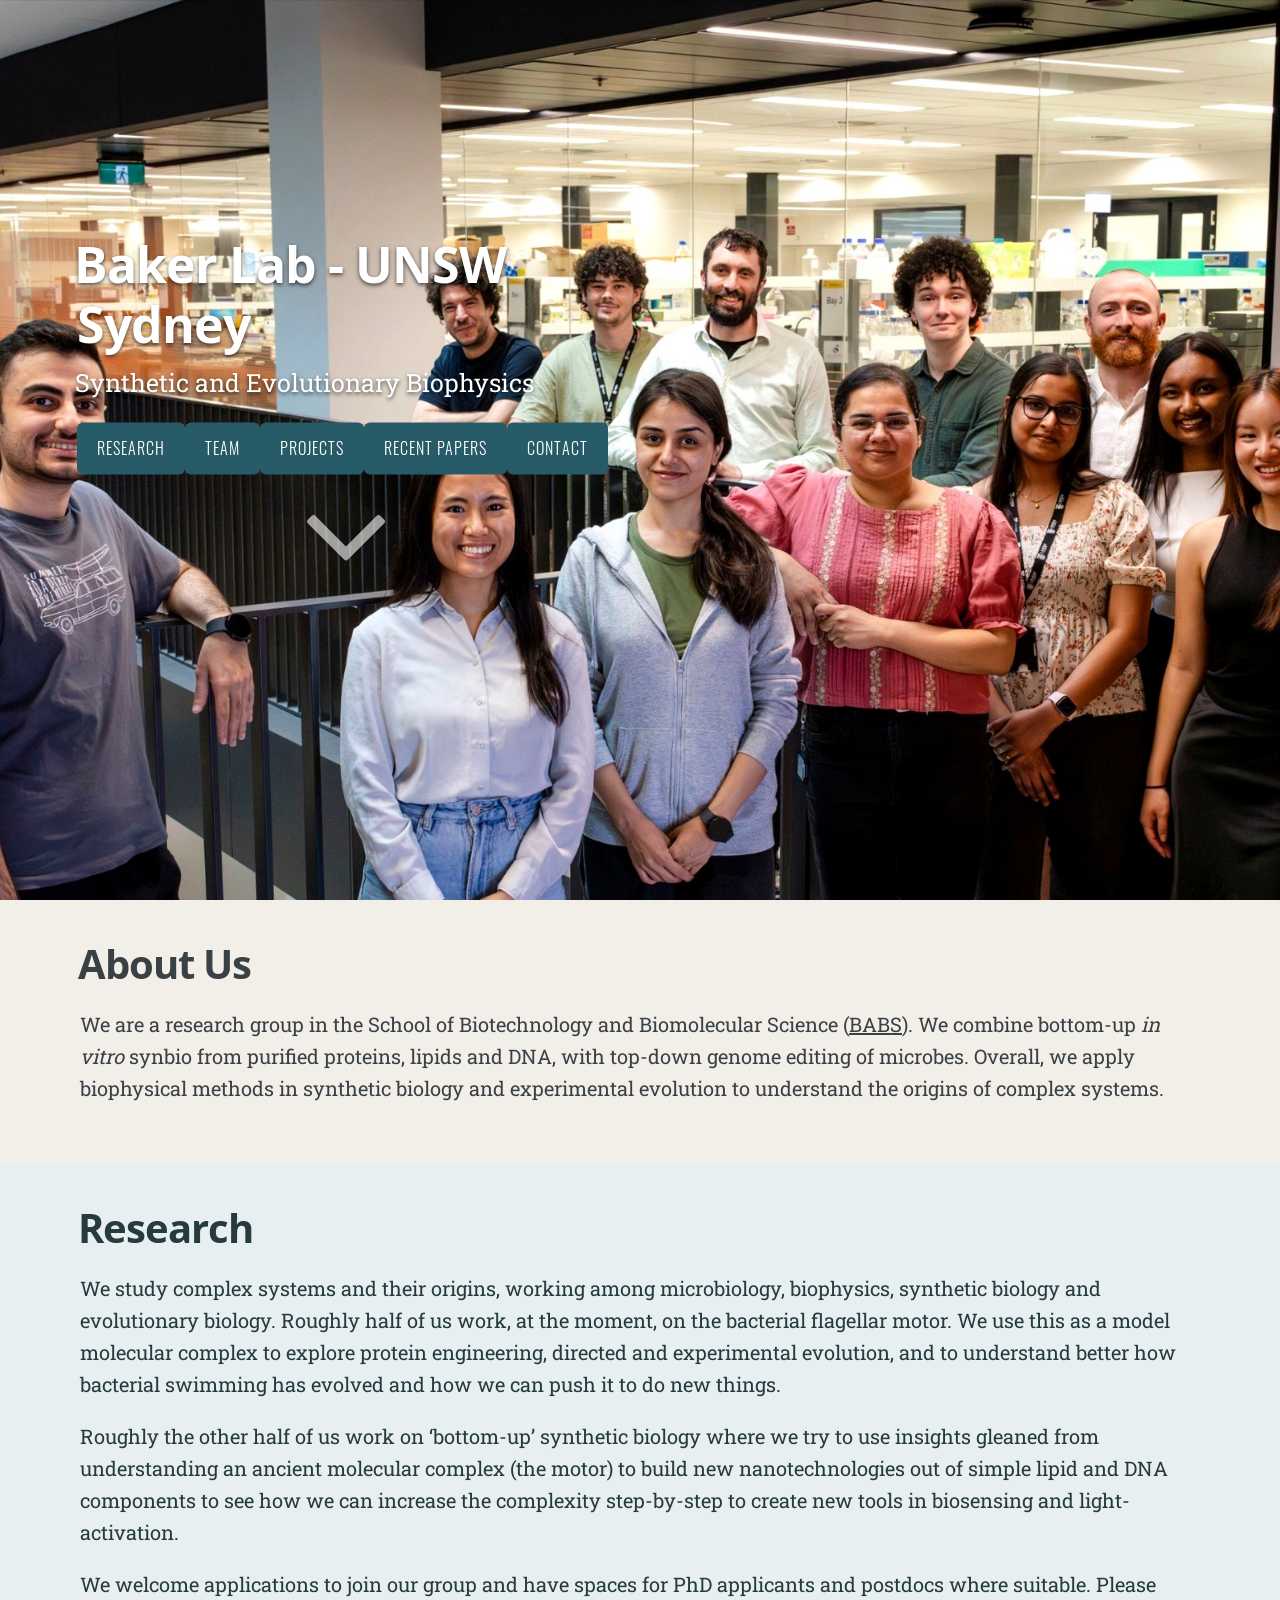
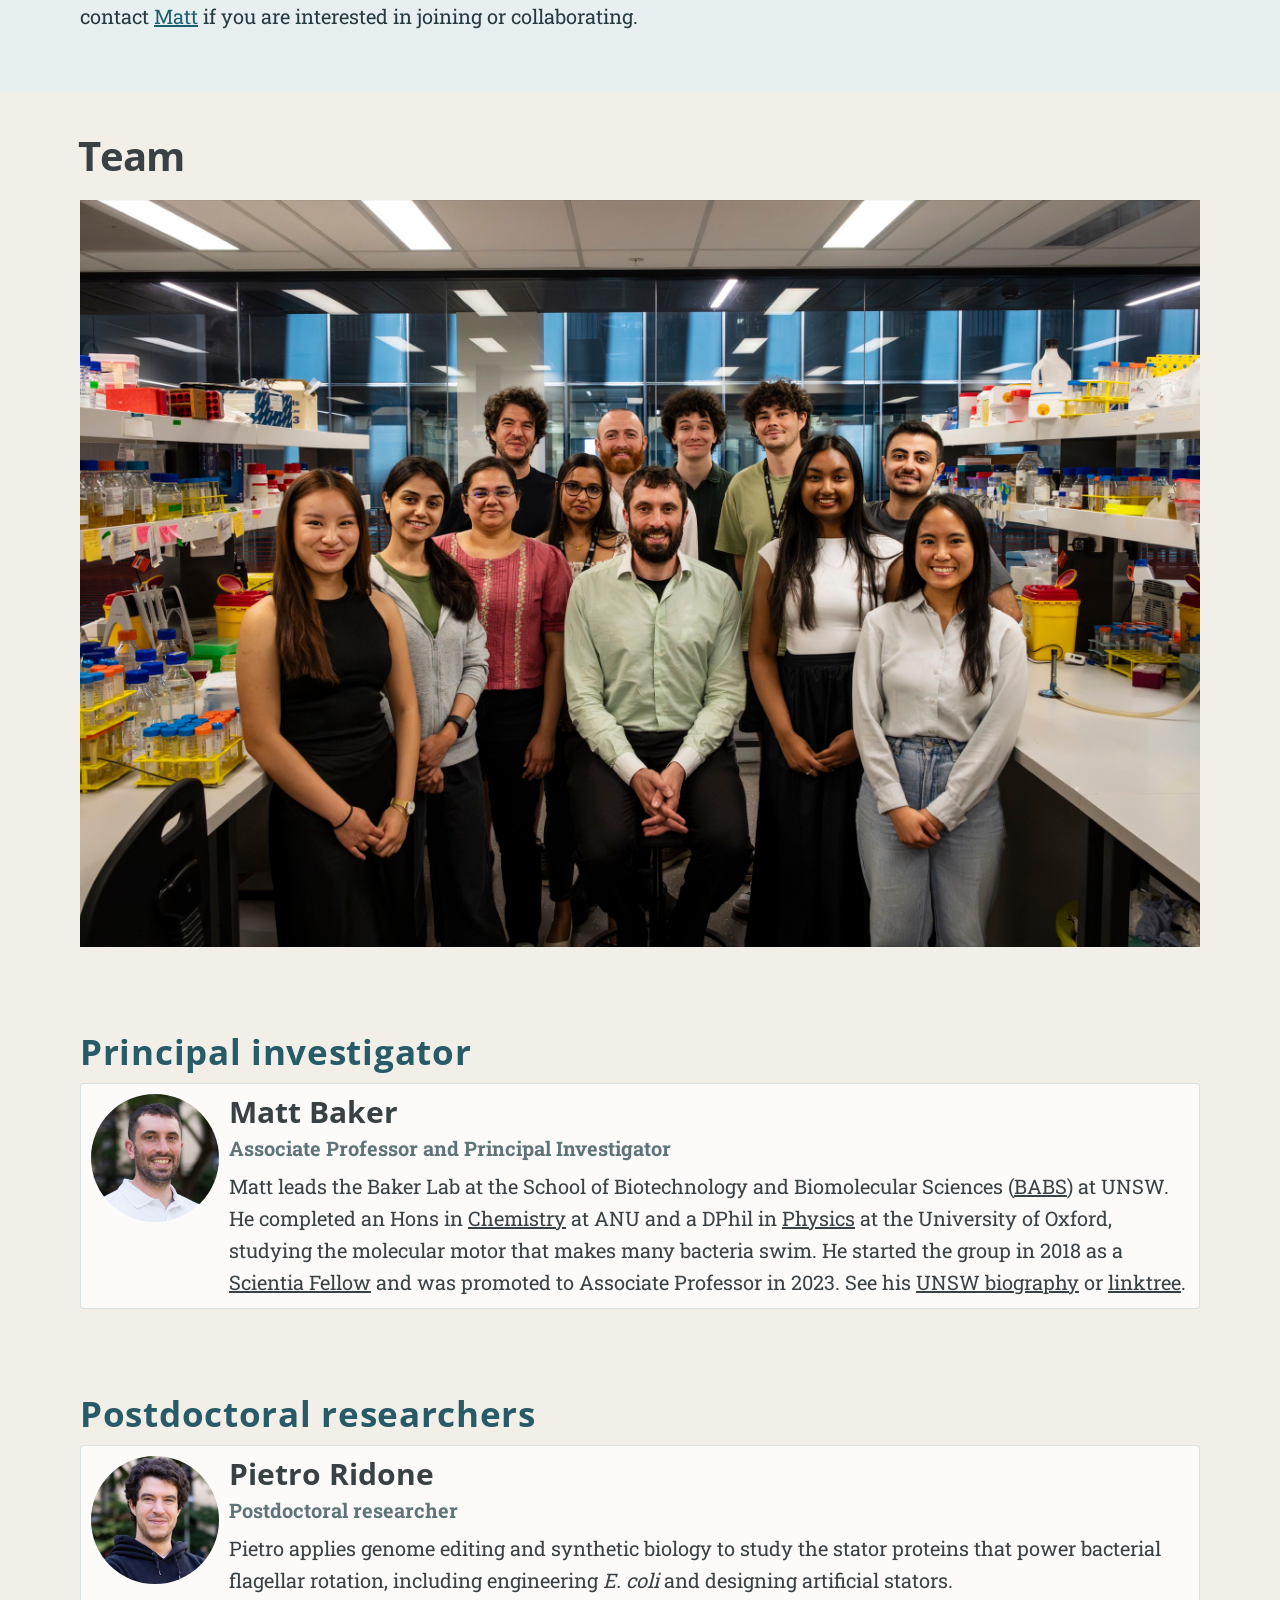
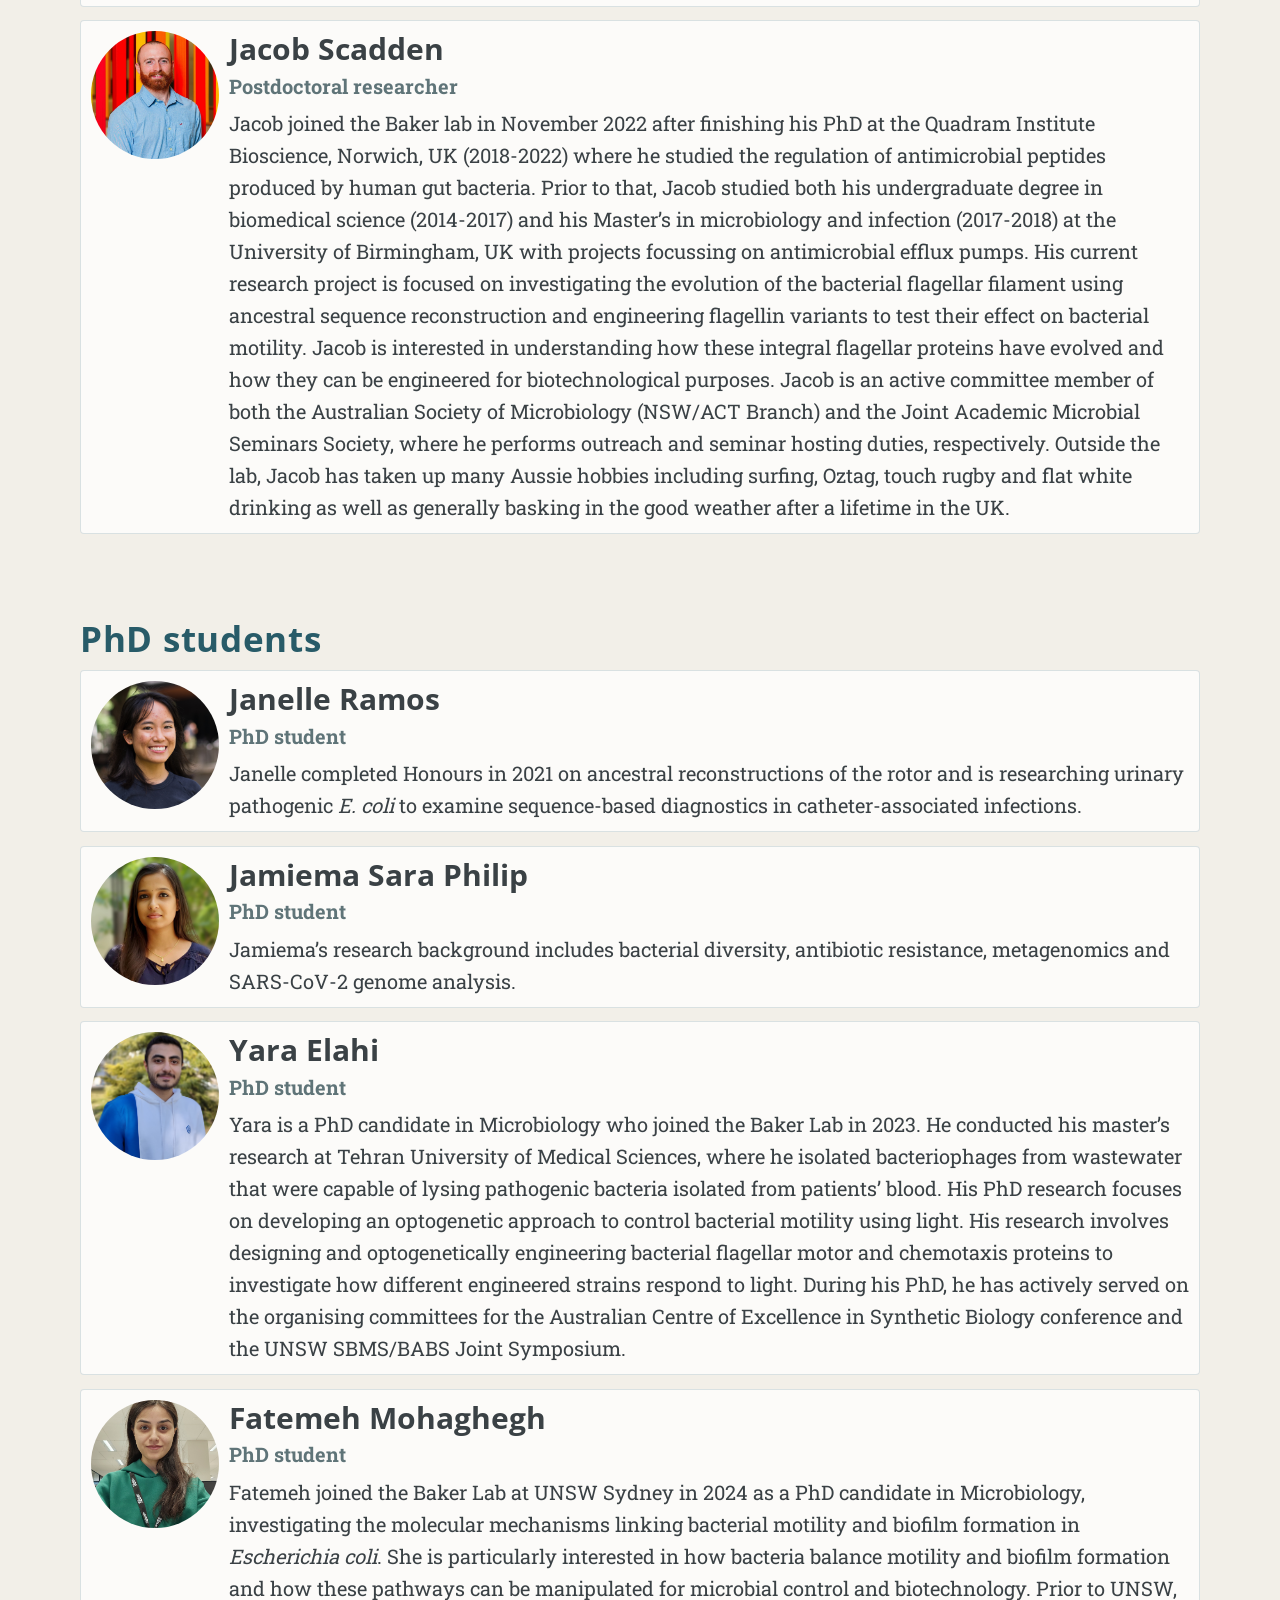
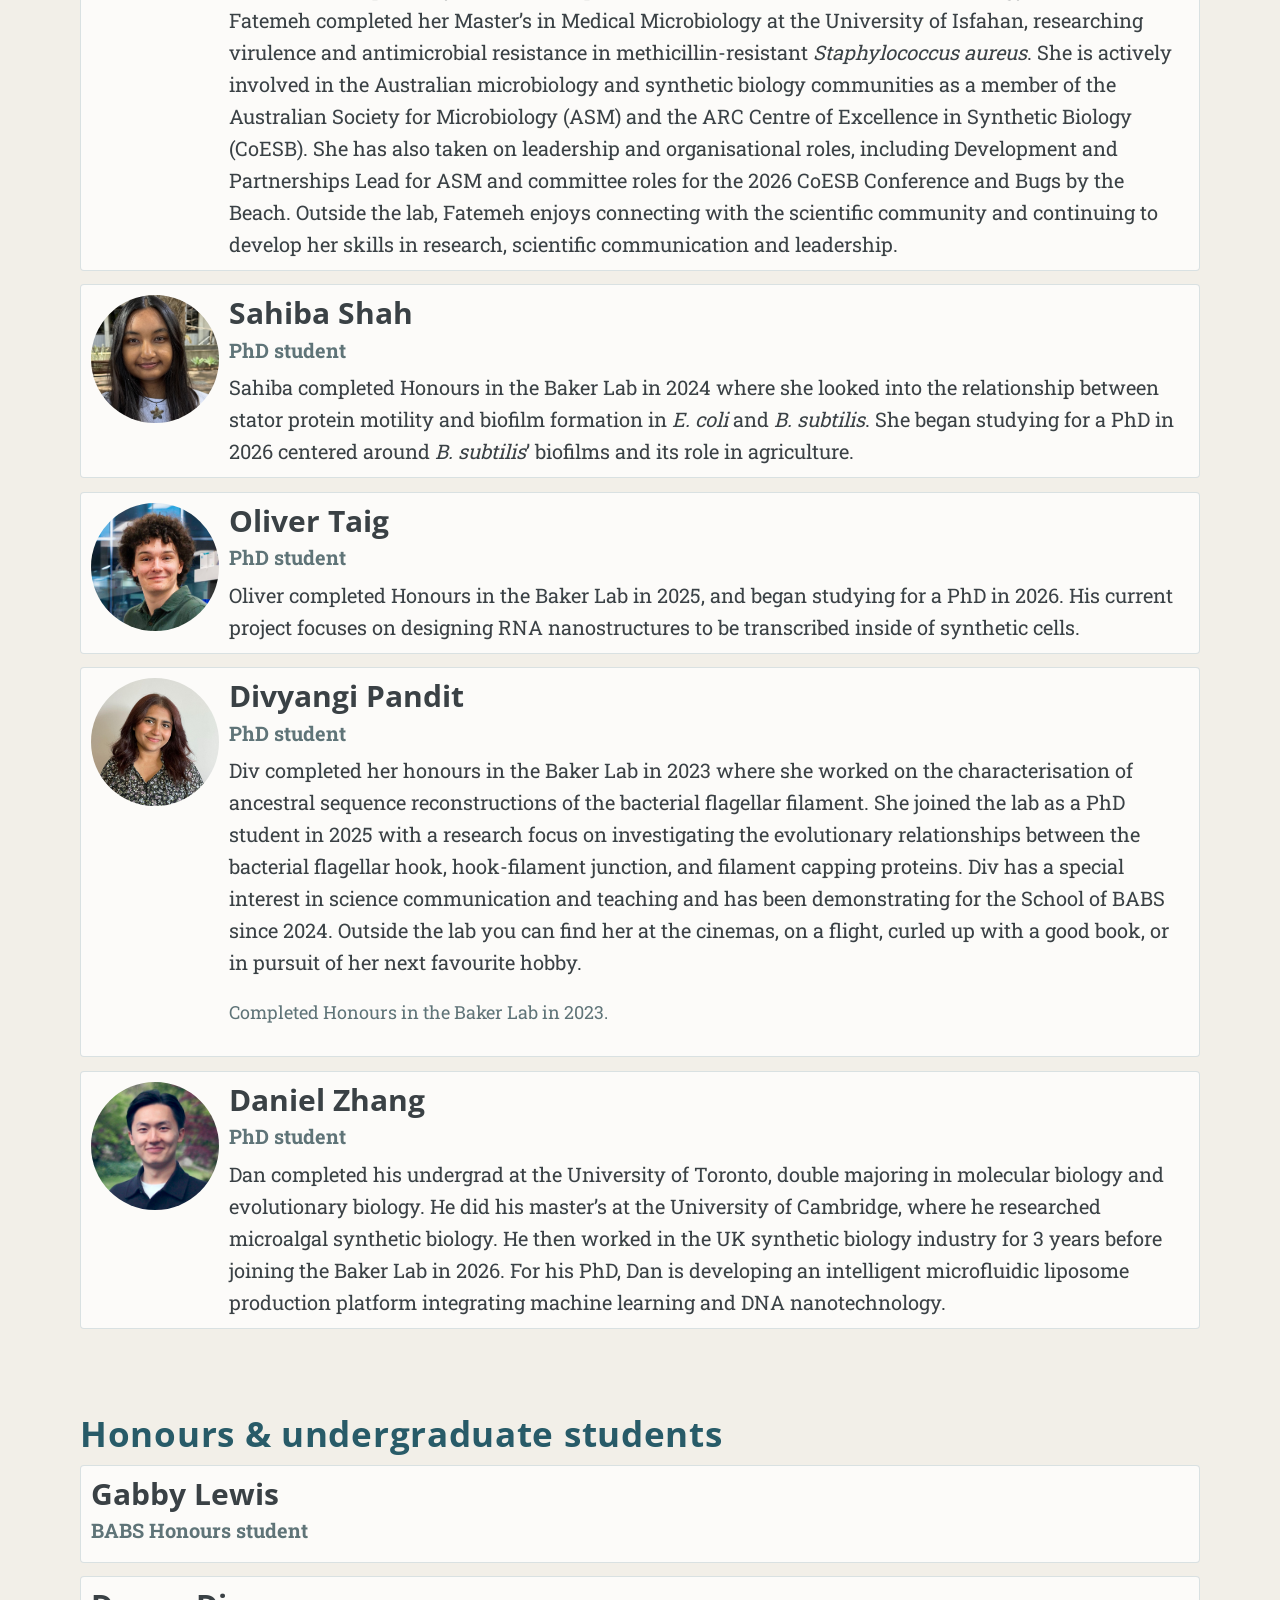
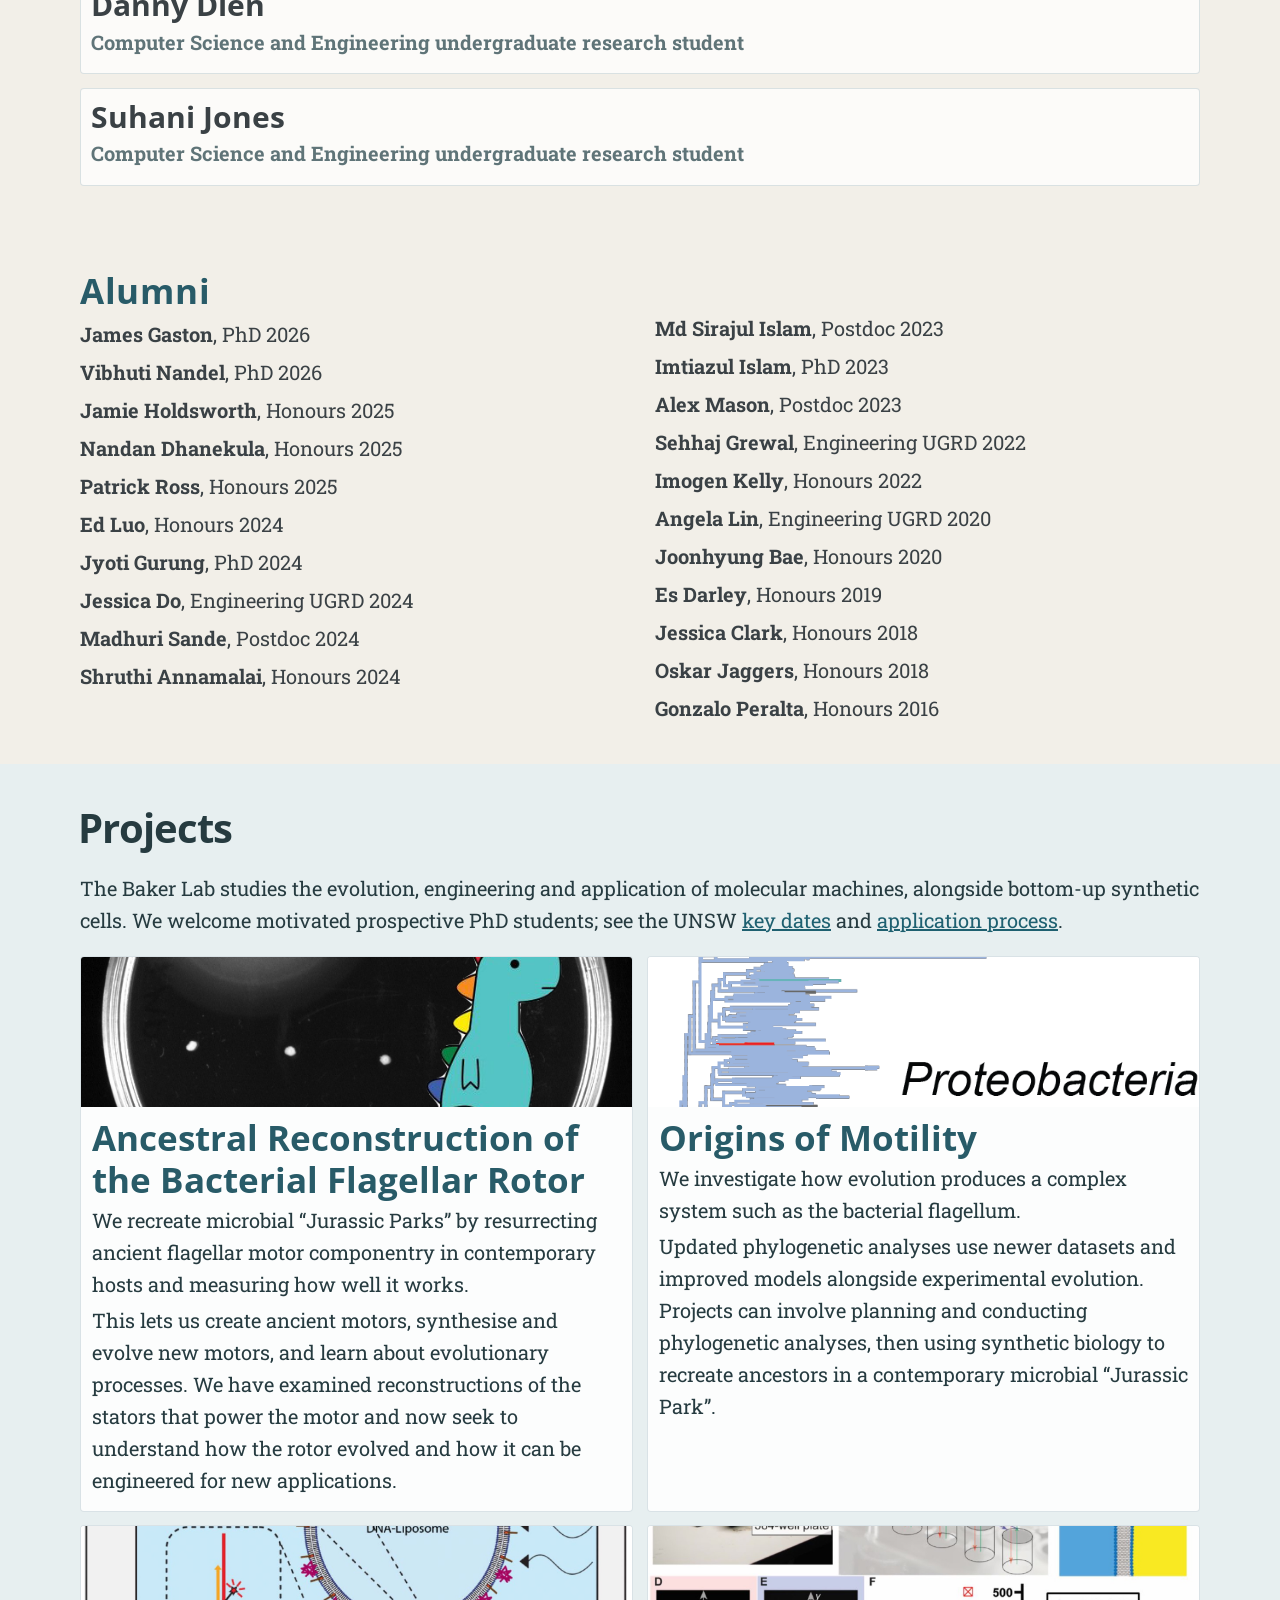
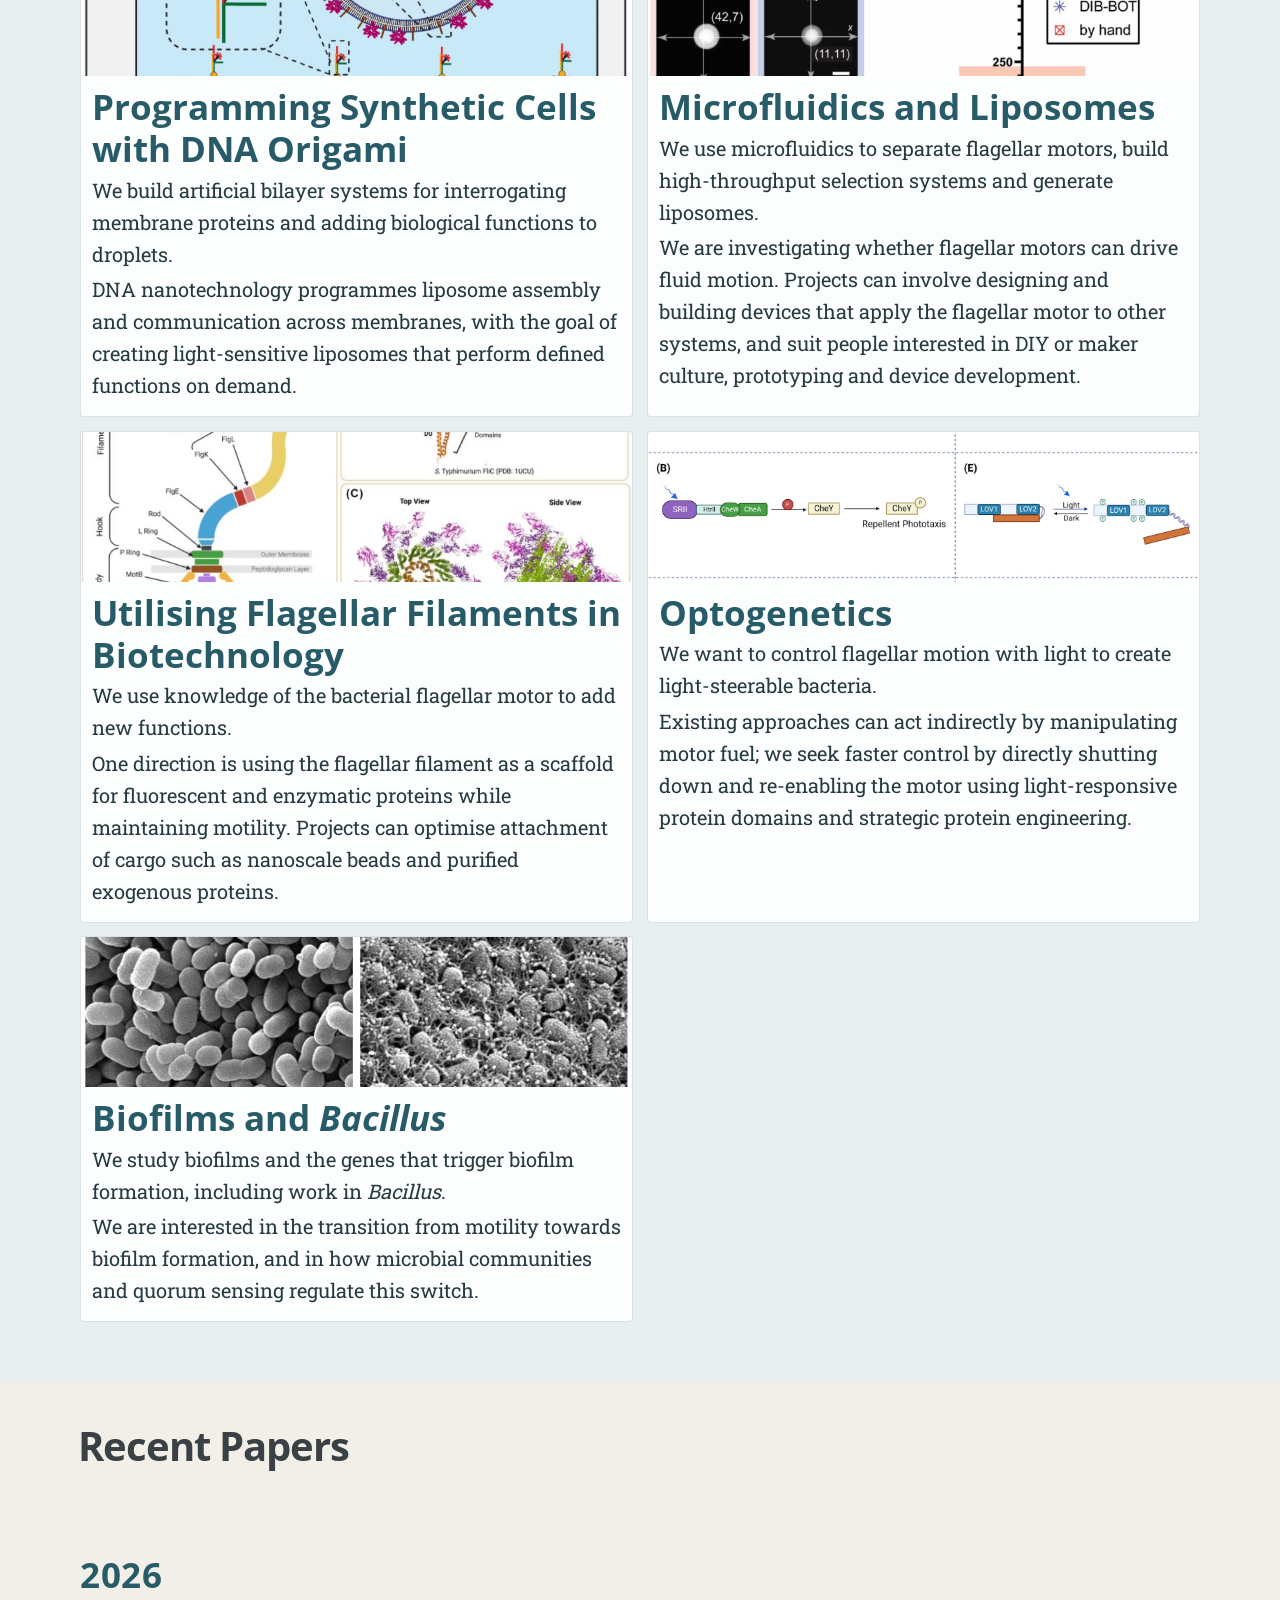
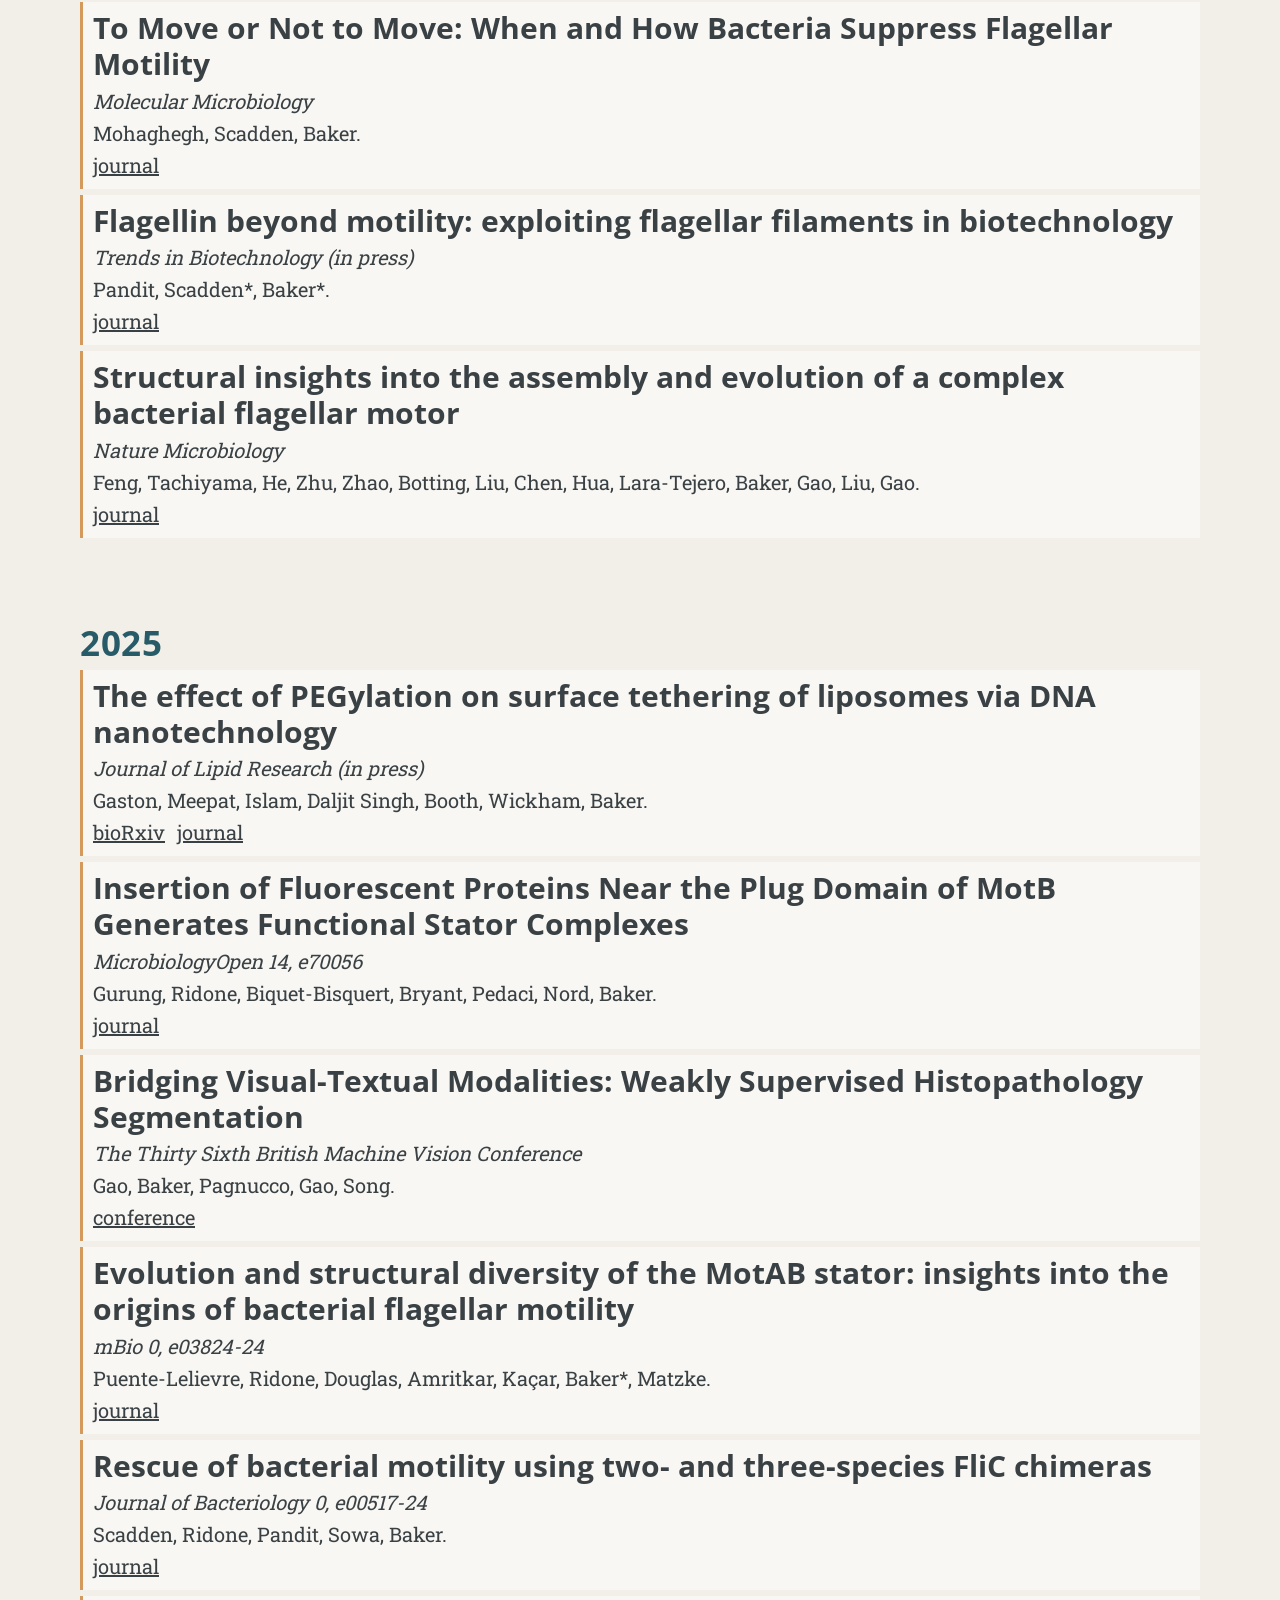
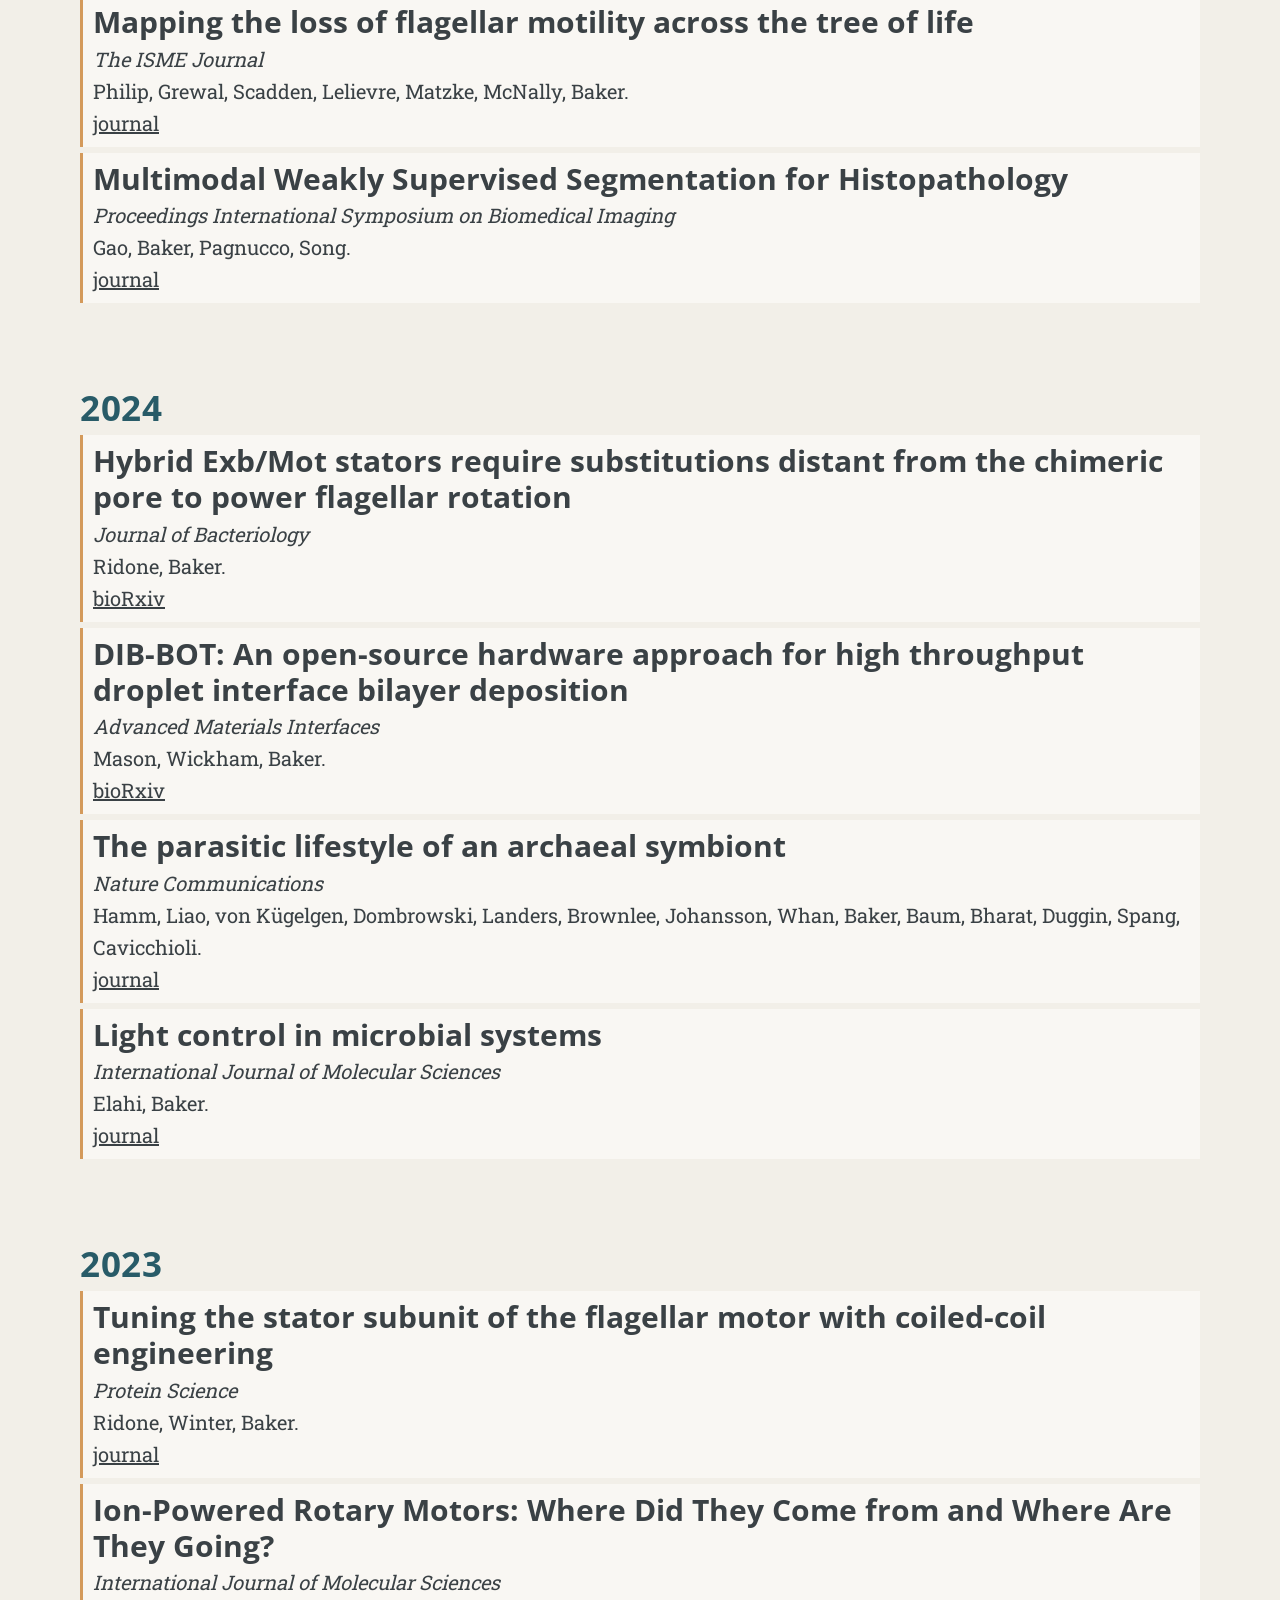
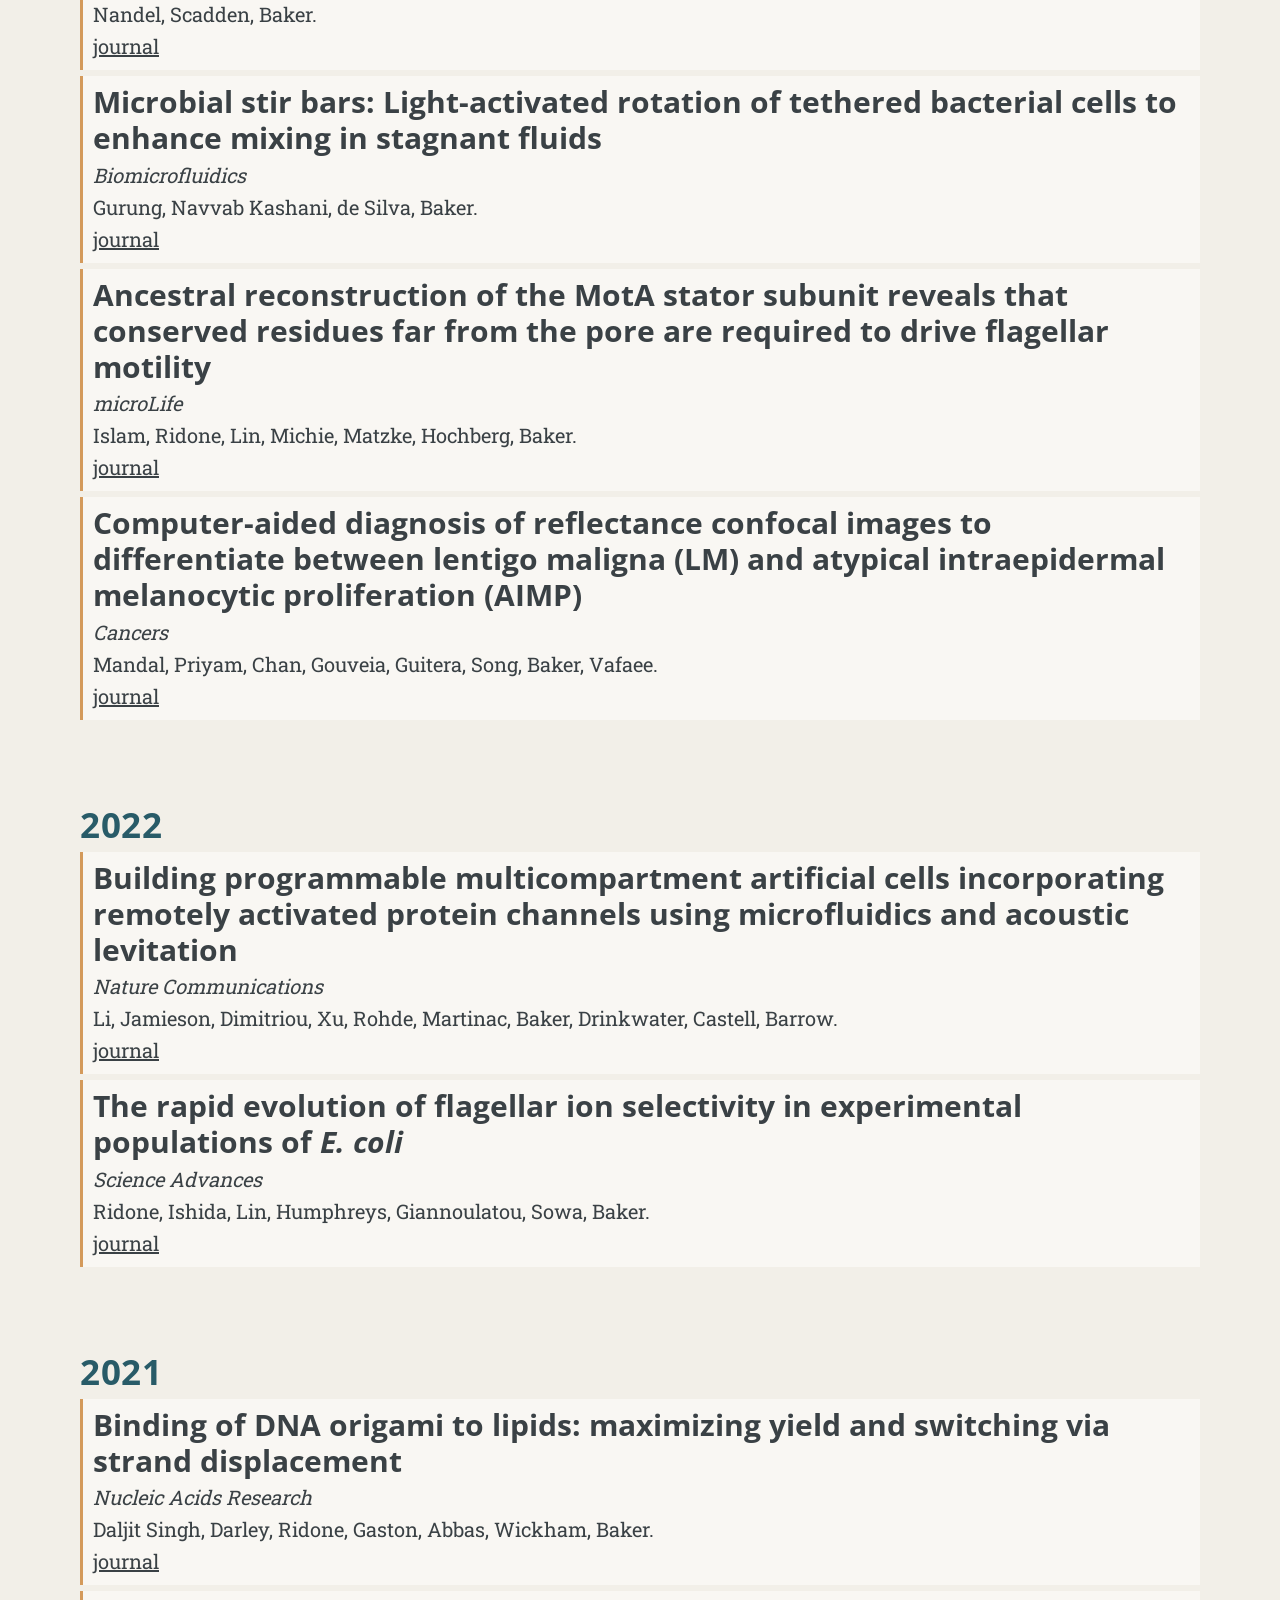
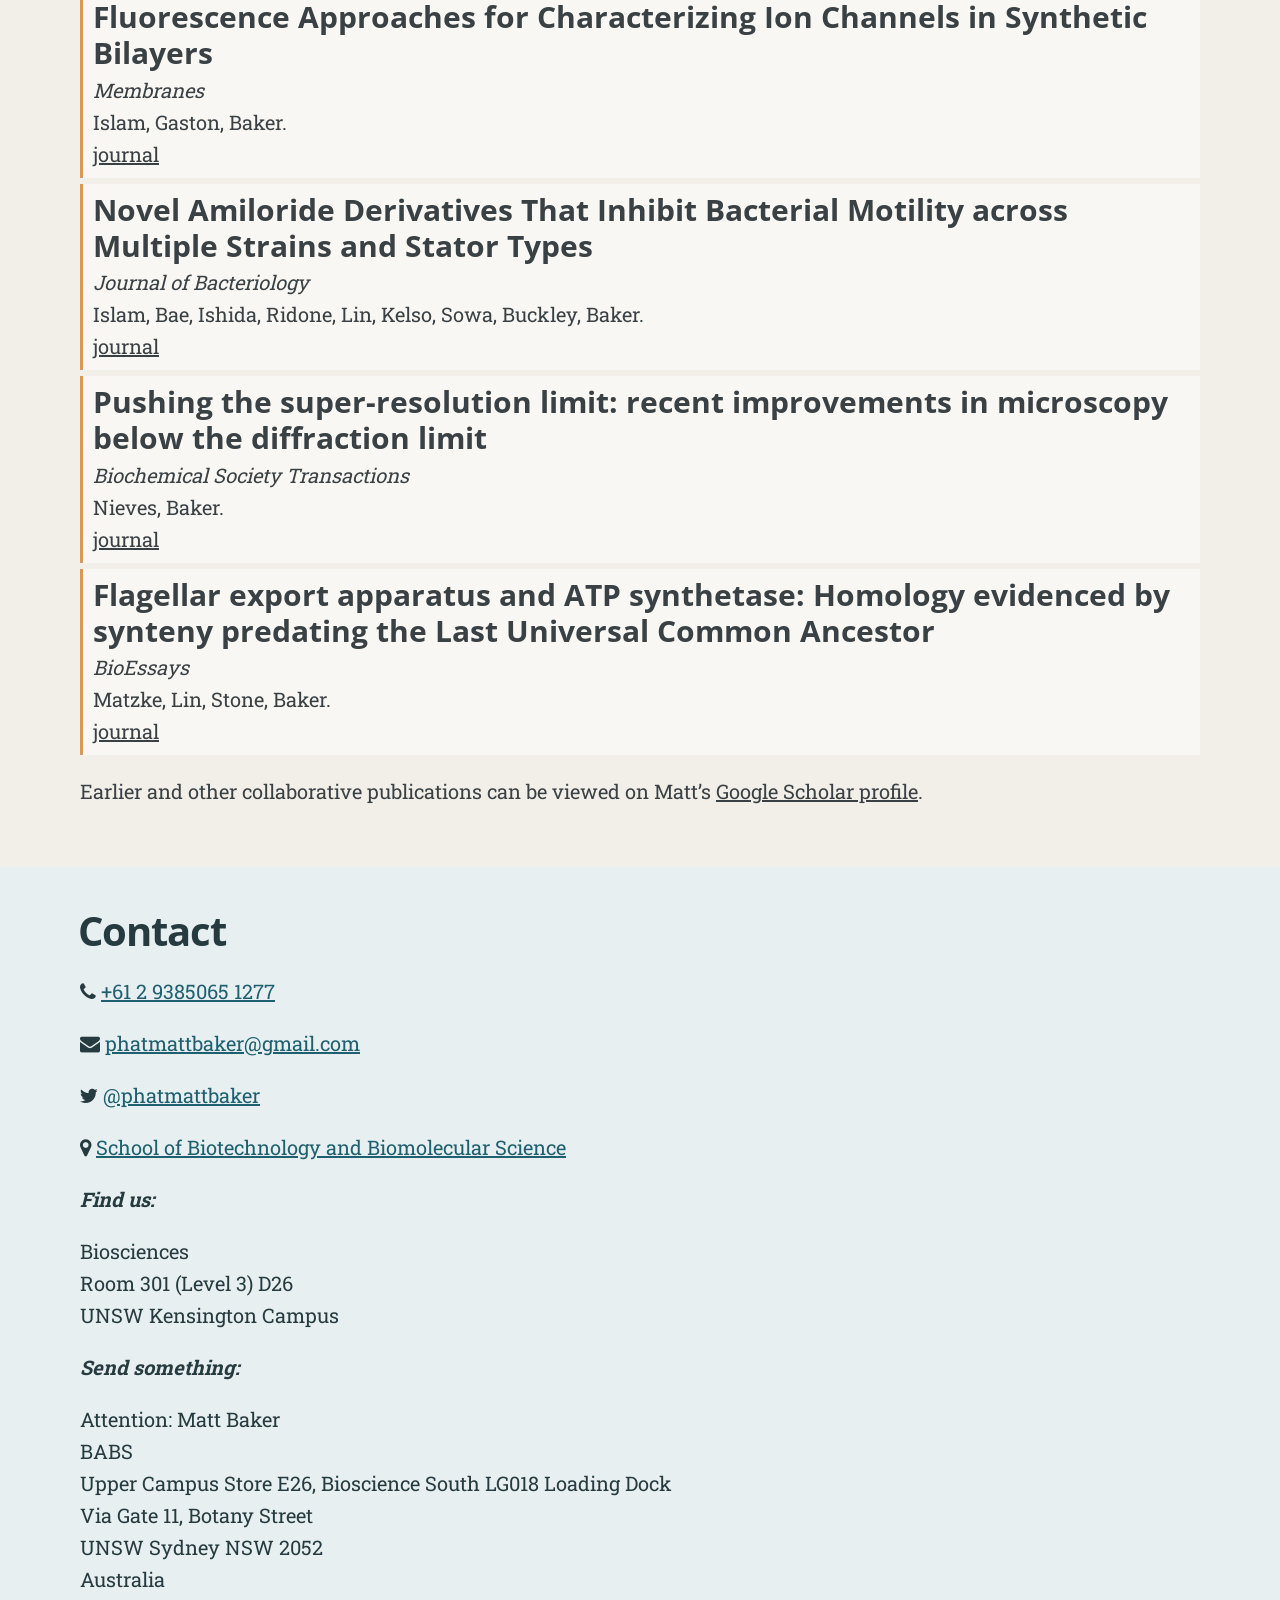
==== commit 032b24a7: "Publish streamlined alumni section" ====
--- a/index.html
+++ b/index.html
@@ -1,3 +1,3 @@
 <!doctype html><html><meta http-equiv=Content-Type content="text/html" charset=UTF-8><meta http-equiv=X-UA-Compatible content="IE=edge,chrome=1"><title>Baker Lab - UNSW Sydney</title><link rel="shortcut icon" href=https://bakerlabbabs.github.io/images/favicon.png type=image/png><meta name=description content="Synthetic and Evolutionary Biophysics at UNSW"><meta name=keywords content="flagellar motor evolutionary biology experimental evolution directed evolution biophysics DNA nanotechnology"><meta name=referrer content="no-referrer-when-downgrade"><meta name=HandheldFriendly content="True"><meta name=MobileOptimized content="320"><meta name=viewport content="width=device-width,initial-scale=1"><link rel=stylesheet href=https://bakerlabbabs.github.io/css/screen.css><link rel=stylesheet href=https://bakerlabbabs.github.io/css/fonts.css type=text/css><link rel=stylesheet href=https://bakerlabbabs.github.io/fork-awesome/css/fork-awesome.min.css type=text/css><meta property="og:url" content="https://bakerlabbabs.github.io/"><meta property="og:site_name" content="Baker Lab - UNSW Sydney"><meta property="og:title" content="Baker Lab - UNSW Sydney"><meta property="og:description" content="Synthetic and Evolutionary Biophysics at UNSW"><meta property="og:locale" content="en"><meta property="og:type" content="website"><meta property="og:image" content="https://bakerlabbabs.github.io/images/header-2026.jpg"><meta name=twitter:card content="summary_large_image"><meta name=twitter:image content="https://bakerlabbabs.github.io/images/header-2026.jpg"><meta name=twitter:title content="Baker Lab - UNSW Sydney"><meta name=twitter:description content="Synthetic and Evolutionary Biophysics at UNSW"><meta itemprop=name content="Baker Lab - UNSW Sydney"><meta itemprop=description content="Synthetic and Evolutionary Biophysics at UNSW"><meta itemprop=image content="https://bakerlabbabs.github.io/images/header-2026.jpg"><link rel=stylesheet href=./css/lab-overrides.css><link rel=apple-touch-icon sizes=180x180 href=https://bakerlabbabs.github.io/images/apple-touch-icon.png><link rel=icon type=image/png sizes=32x32 href=https://bakerlabbabs.github.io/images/favicon-32x32.png><link rel=icon type=image/png sizes=16x16 href=https://bakerlabbabs.github.io/images/favicon-16x16.png><link rel=stylesheet href=./css/lab-overrides.css><body><header id=site-head style=background-image:url(images/header-2026-web-optimized.jpg)><div class=vertical><div id=site-head-content class=inner><h1 class=blog-title>Baker Lab - UNSW Sydney</h1><h2 class=blog-description>Synthetic and Evolutionary Biophysics</h2><a class="btn site-menu" data-title-anchor=research>Research</a><a class="btn site-menu" data-title-anchor=team>Team</a><a class="btn site-menu" data-title-anchor=projects>Projects</a><a class="btn site-menu" data-title-anchor=recent-papers>Recent Papers</a><a class="btn site-menu" data-title-anchor=contact>Contact</a>
-<i id=header-arrow class="fa fa-angle-down" aria-hidden=true></i></div></div></header><main class=content role=main><div class=fixed-nav></div><div class=post-holder><article id=about-us class="post first"><header class=post-header><h2 class=post-title>About Us</h2></header><section class=post-content><p>We are a research group in the School of Biotechnology and Biomolecular Science (<a href=https://www.babs.unsw.edu.au/>BABS</a>). We combine bottom-up <em>in vitro</em> synbio from purified proteins, lipids and DNA, with top-down genome editing of microbes. Overall, we apply biophysical methods in synthetic biology and experimental evolution to understand the origins of complex systems.</p></section></article></div><div class=post-holder><article id=research class=post><header class=post-header><h2 class=post-title>Research</h2></header><section class=post-content><p>We study complex systems and their origins, working among microbiology, biophysics, synthetic biology and evolutionary biology. Roughly half of us work, at the moment, on the bacterial flagellar motor. We use this as a model molecular complex to explore protein engineering, directed and experimental evolution, and to understand better how bacterial swimming has evolved and how we can push it to do new things.</p><p>Roughly the other half of us work on &lsquo;bottom-up&rsquo; synthetic biology where we try to use insights gleaned from understanding an ancient molecular complex (the motor) to build new nanotechnologies out of simple lipid and DNA components to see how we can increase the complexity step-by-step to create new tools in biosensing and light-activation.</p><p>We welcome applications to join our group and have spaces for PhD applicants and postdocs where suitable. Please contact <a href=https://www.babs.unsw.edu.au/matthew-baker>Matt</a> if you are interested in joining or collaborating.</p></section></article></div><div class=post-holder><article id=team class=post><header class=post-header><h2 class=post-title>Team</h2></header><section class=post-content><p><img src=images/team-2026.jpg alt="Baker Lab group in the laboratory"></p><h3>Principal investigator</h3><div class=member-grid><article class=member-card><img src=./images/Matt.jpg alt="Portrait of Matt Baker" loading=lazy><div><h4>Matt Baker</h4><p class=member-role>Associate Professor and Principal Investigator</p><div class=member-bio>Matt leads the Baker Lab at the School of Biotechnology and Biomolecular Sciences (<a href=https://www.babs.unsw.edu.au>BABS</a>) at UNSW. He completed an Hons in <a href=https://chemistry.anu.edu.au/>Chemistry</a> at ANU and a DPhil in <a href=https://www.physics.ox.ac.uk/>Physics</a> at the University of Oxford, studying the molecular motor that makes many bacteria swim. He started the group in 2018 as a <a href=https://research.unsw.edu.au/scientia-program>Scientia Fellow</a> and was promoted to Associate Professor in 2023. See his <a href=https://www.babs.unsw.edu.au/matthew-baker>UNSW biography</a> or <a href=http://linktr.ee/phatmattbaker>linktree</a>.</div></div></article></div><h3>Postdoctoral researchers</h3><div class=member-grid><article class=member-card><img src=./images/Pietro.jpg alt="Portrait of Pietro Ridone" loading=lazy><div><h4>Pietro Ridone</h4><p class=member-role>Postdoctoral researcher</p><div class=member-bio>Pietro applies genome editing and synthetic biology to study the stator proteins that power bacterial flagellar rotation, including engineering <em>E. coli</em> and designing artificial stators.</div></div></article><article class=member-card><img src=./images/Jacob.jpg alt="Portrait of Jacob Scadden" loading=lazy><div><h4>Jacob Scadden</h4><p class=member-role>Postdoctoral researcher</p><div class=member-bio>Jacob joined the Baker lab in November 2022 after finishing his PhD at the Quadram Institute Bioscience, Norwich, UK (2018-2022) where he studied the regulation of antimicrobial peptides produced by human gut bacteria. Prior to that, Jacob studied both his undergraduate degree in biomedical science (2014-2017) and his Master’s in microbiology and infection (2017-2018) at the University of Birmingham, UK with projects focussing on antimicrobial efflux pumps. His current research project is focused on investigating the evolution of the bacterial flagellar filament using ancestral sequence reconstruction and engineering flagellin variants to test their effect on bacterial motility. Jacob is interested in understanding how these integral flagellar proteins have evolved and how they can be engineered for biotechnological purposes. Jacob is an active committee member of both the Australian Society of Microbiology (NSW/ACT Branch) and the Joint Academic Microbial Seminars Society, where he performs outreach and seminar hosting duties, respectively. Outside the lab, Jacob has taken up many Aussie hobbies including surfing, Oztag, touch rugby and flat white drinking as well as generally basking in the good weather after a lifetime in the UK.</div></div></article></div><h3>PhD students</h3><div class=member-grid><article class=member-card><img src=./images/Janelle.jpg alt="Portrait of Janelle Ramos" loading=lazy><div><h4>Janelle Ramos</h4><p class=member-role>PhD student</p><div class=member-bio>Janelle completed Honours in 2021 on ancestral reconstructions of the rotor and is researching urinary pathogenic <em>E. coli</em> to examine sequence-based diagnostics in catheter-associated infections.</div></div></article><article class=member-card><img src=./images/Jamiema.jpg alt="Portrait of Jamiema Sara Philip" loading=lazy><div><h4>Jamiema Sara Philip</h4><p class=member-role>PhD student</p><div class=member-bio>Jamiema’s research background includes bacterial diversity, antibiotic resistance, metagenomics and SARS-CoV-2 genome analysis.</div></div></article><article class=member-card><img src=./images/Yara.jpg alt="Portrait of Yara Elahi" loading=lazy><div><h4>Yara Elahi</h4><p class=member-role>PhD student</p><div class=member-bio>Yara is a PhD candidate in Microbiology who joined the Baker Lab in 2023. He conducted his master’s research at Tehran University of Medical Sciences, where he isolated bacteriophages from wastewater that were capable of lysing pathogenic bacteria isolated from patients’ blood. His PhD research focuses on developing an optogenetic approach to control bacterial motility using light. His research involves designing and optogenetically engineering bacterial flagellar motor and chemotaxis proteins to investigate how different engineered strains respond to light. During his PhD, he has actively served on the organising committees for the Australian Centre of Excellence in Synthetic Biology conference and the UNSW SBMS/BABS Joint Symposium.</div></div></article><article class=member-card><img src=./images/Fatemeh.jpg alt="Portrait of Fatemeh Mohaghegh" loading=lazy><div><h4>Fatemeh Mohaghegh</h4><p class=member-role>PhD student</p><div class=member-bio>Fatemeh joined the Baker Lab at UNSW Sydney in 2024 as a PhD candidate in Microbiology, investigating the molecular mechanisms linking bacterial motility and biofilm formation in <em>Escherichia coli</em>. She is particularly interested in how bacteria balance motility and biofilm formation and how these pathways can be manipulated for microbial control and biotechnology. Prior to UNSW, Fatemeh completed her Master’s in Medical Microbiology at the University of Isfahan, researching virulence and antimicrobial resistance in methicillin-resistant <em>Staphylococcus aureus</em>. She is actively involved in the Australian microbiology and synthetic biology communities as a member of the Australian Society for Microbiology (ASM) and the ARC Centre of Excellence in Synthetic Biology (CoESB). She has also taken on leadership and organisational roles, including Development and Partnerships Lead for ASM and committee roles for the 2026 CoESB Conference and Bugs by the Beach. Outside the lab, Fatemeh enjoys connecting with the scientific community and continuing to develop her skills in research, scientific communication and leadership.</div></div></article><article class=member-card><img src=./images/Sahiba.jpg alt="Portrait of Sahiba Shah" loading=lazy><div><h4>Sahiba Shah</h4><p class=member-role>PhD student</p><div class=member-bio>Sahiba completed Honours in the Baker Lab in 2024 where she looked into the relationship between stator protein motility and biofilm formation in <em>E. coli</em> and <em>B. subtilis</em>. She began studying for a PhD in 2026 centered around <em>B. subtilis</em>’ biofilms and its role in agriculture.</div></div></article><article class=member-card><img src=./images/Oliver.jpg alt="Portrait of Oliver Taig" loading=lazy><div><h4>Oliver Taig</h4><p class=member-role>PhD student</p><div class=member-bio>Oliver completed Honours in the Baker Lab in 2025, and began studying for a PhD in 2026. His current project focuses on designing RNA nanostructures to be transcribed inside of synthetic cells.</div></div></article><article class=member-card><img src=./images/Divyangi.jpg alt="Portrait of Divyangi Pandit" loading=lazy><div><h4>Divyangi Pandit</h4><p class=member-role>PhD student</p><div class=member-bio>Div completed her honours in the Baker Lab in 2023 where she worked on the characterisation of ancestral sequence reconstructions of the bacterial flagellar filament. She joined the lab as a PhD student in 2025 with a research focus on investigating the evolutionary relationships between the bacterial flagellar hook, hook-filament junction, and filament capping proteins. Div has a special interest in science communication and teaching and has been demonstrating for the School of BABS since 2024. Outside the lab you can find her at the cinemas, on a flight, curled up with a good book, or in pursuit of her next favourite hobby.</div><p class=member-note>Completed Honours in the Baker Lab in 2023.</p></div></article><article class=member-card><img src=./images/Daniel.jpg alt="Portrait of Daniel Zhang" loading=lazy><div><h4>Daniel Zhang</h4><p class=member-role>PhD student</p><div class=member-bio>Dan completed his undergrad at the University of Toronto, double majoring in molecular biology and evolutionary biology. He did his master’s at the University of Cambridge, where he researched microalgal synthetic biology. He then worked in the UK synthetic biology industry for 3 years before joining the Baker Lab in 2026. For his PhD, Dan is developing an intelligent microfluidic liposome production platform integrating machine learning and DNA nanotechnology.</div></div></article></div><h3>Honours & undergraduate students</h3><div class=member-grid><article class=member-card><div><h4>Gabby Lewis</h4><p class=member-role>BABS Honours student</p></div></article><article class=member-card><div><h4>Danny Dien</h4><p class=member-role>Computer Science and Engineering undergraduate research student</p></div></article><article class=member-card><div><h4>Suhani Jones</h4><p class=member-role>Computer Science and Engineering undergraduate research student</p></div></article></div><h3>Alumni</h3><div class=alumni-list><p><strong>James Gaston</strong> — PhD (PhD completed 2026.)</p><p><strong>Vibhuti Nandel</strong> — PhD (PhD completed 2026.)</p><p><strong>Ed Luo</strong> — Hons 2024 (Hons completed 2024.)</p><p><strong>Jyoti Gurung</strong> — PhD (PhD 2024.)</p><p><strong>Jessica Do</strong> — Engineering undergraduate 2024 (Undergraduate thesis completed 2024.)</p><p><strong>Madhuri Sande</strong> — Postdoctoral researcher (Postdoc 2023–2024.)</p><p><strong>Shruthi Annamalai</strong> — Honours (Honours 2023–2024.)</p><p><strong>Md Sirajul Islam</strong> — Postdoctoral researcher (Postdoc 2023.)</p><p><strong>Imtiazul Islam</strong> — PhD (PhD 2023.)</p><p><strong>Alex Mason</strong> — Postdoctoral researcher (Postdoc 2021–2023.)</p><p><strong>Gonzalo Peralta</strong> — Honours (Honours 2016.)</p><p><strong>Es Darley</strong> — Hons 2019 (Hons completed 2019.)</p><p><strong>Jessica Clark</strong> — Hons 2018 (Hons completed 2018.)</p><p><strong>Oskar Jaggers</strong> — Hons 2018 (Hons completed 2018.)</p></div></section></article></div><div class=post-holder><article id=projects class=post><header class=post-header><h2 class=post-title>Projects</h2></header><section class=post-content><p>The Baker Lab studies the evolution, engineering and application of molecular machines, alongside bottom-up synthetic cells. We welcome motivated prospective PhD students; see the UNSW <a href=https://research.unsw.edu.au/key-dates>key dates</a> and <a href=https://research.unsw.edu.au/how-apply>application process</a>.</p><div class=project-grid><article class=project-card><img src=./images/dinoplate.jpg alt loading=lazy><div><h3>Ancestral Reconstruction of the Bacterial Flagellar Rotor</h3><p class=project-summary>We recreate microbial “Jurassic Parks” by resurrecting ancient flagellar motor componentry in contemporary hosts and measuring how well it works.</p><p>This lets us create ancient motors, synthesise and evolve new motors, and learn about evolutionary processes. We have examined reconstructions of the stators that power the motor and now seek to understand how the rotor evolved and how it can be engineered for new applications.</p></div></article><article class=project-card><img src=./images/motbphylo.jpg alt loading=lazy><div><h3>Origins of Motility</h3><p class=project-summary>We investigate how evolution produces a complex system such as the bacterial flagellum.</p><p>Updated phylogenetic analyses use newer datasets and improved models alongside experimental evolution. Projects can involve planning and conducting phylogenetic analyses, then using synthetic biology to recreate ancestors in a contemporary microbial “Jurassic Park”.</p></div></article><article class=project-card><img src=./images/publication-pegylation.jpg alt loading=lazy><div><h3>Programming Synthetic Cells with DNA Origami</h3><p class=project-summary>We build artificial bilayer systems for interrogating membrane proteins and adding biological functions to droplets.</p><p>DNA nanotechnology programmes liposome assembly and communication across membranes, with the goal of creating light-sensitive liposomes that perform defined functions on demand.</p></div></article><article class=project-card><img src=./images/publication-dib-bot.jpg alt loading=lazy><div><h3>Microfluidics and Liposomes</h3><p class=project-summary>We use microfluidics to separate flagellar motors, build high-throughput selection systems and generate liposomes.</p><p>We are investigating whether flagellar motors can drive fluid motion. Projects can involve designing and building devices that apply the flagellar motor to other systems, and suit people interested in DIY or maker culture, prototyping and device development.</p></div></article><article class=project-card><img src=./images/publication-flagellin.jpg alt loading=lazy><div><h3>Utilising Flagellar Filaments in Biotechnology</h3><p class=project-summary>We use knowledge of the bacterial flagellar motor to add new functions.</p><p>One direction is using the flagellar filament as a scaffold for fluorescent and enzymatic proteins while maintaining motility. Projects can optimise attachment of cargo such as nanoscale beads and purified exogenous proteins.</p></div></article><article class=project-card><img src=./images/publication-light-control.jpg alt loading=lazy><div><h3>Optogenetics</h3><p class=project-summary>We want to control flagellar motion with light to create light-steerable bacteria.</p><p>Existing approaches can act indirectly by manipulating motor fuel; we seek faster control by directly shutting down and re-enabling the motor using light-responsive protein domains and strategic protein engineering.</p></div></article><article class=project-card><img src=./images/biofilm-public-domain.jpg alt loading=lazy><div><h3>Biofilms and <em>Bacillus</em></h3><p class=project-summary>We study biofilms and the genes that trigger biofilm formation, including work in <em>Bacillus</em>.</p><p>We are interested in the transition from motility towards biofilm formation, and in how microbial communities and quorum sensing regulate this switch.</p></div></article></div></section></article></div><div class=post-holder><article id=recent-papers class=post><header class=post-header><h2 class=post-title>Recent Papers</h2></header><section class=post-content><h3>2026</h3><article class=publication><h4>To Move or Not to Move: When and How Bacteria Suppress Flagellar Motility</h4><p><em>Molecular Microbiology</em><br>Mohaghegh, Scadden, Baker.<br><a href=https://doi.org/10.1111/mmi.70085>journal</a></p></article><article class=publication><h4>Flagellin beyond motility: exploiting flagellar filaments in biotechnology</h4><p><em>Trends in Biotechnology (in press)</em><br>Pandit, Scadden*, Baker*.<br><a href=https://doi.org/10.1016/j.tibtech.2026.05.007>journal</a></p></article><article class=publication><h4>Structural insights into the assembly and evolution of a complex bacterial flagellar motor</h4><p><em>Nature Microbiology</em><br>Feng, Tachiyama, He, Zhu, Zhao, Botting, Liu, Chen, Hua, Lara-Tejero, Baker, Gao, Liu, Gao.<br><a href=https://doi.org/10.1038/s41564-025-02248-5>journal</a></p></article><h3>2025</h3><article class=publication><h4>The effect of PEGylation on surface tethering of liposomes via DNA nanotechnology</h4><p><em>Journal of Lipid Research (in press)</em><br>Gaston, Meepat, Islam, Daljit Singh, Booth, Wickham, Baker.<br><a href=https://doi.org/10.1101/2025.07.07.663613>bioRxiv</a> <a href=https://doi.org/10.1016/j.jlr.2025.100940>journal</a></p></article><article class=publication><h4>Insertion of Fluorescent Proteins Near the Plug Domain of MotB Generates Functional Stator Complexes</h4><p><em>MicrobiologyOpen 14, e70056</em><br>Gurung, Ridone, Biquet-Bisquert, Bryant, Pedaci, Nord, Baker.<br><a href=https://doi.org/10.1002/mbo3.70056>journal</a></p></article><article class=publication><h4>Bridging Visual-Textual Modalities: Weakly Supervised Histopathology Segmentation</h4><p><em>The Thirty Sixth British Machine Vision Conference</em><br>Gao, Baker, Pagnucco, Gao, Song.<br><a href=https://bmvc2025.bmva.org/>conference</a></p></article><article class=publication><h4>Evolution and structural diversity of the MotAB stator: insights into the origins of bacterial flagellar motility</h4><p><em>mBio 0, e03824-24</em><br>Puente-Lelievre, Ridone, Douglas, Amritkar, Kaçar, Baker*, Matzke.<br><a href=https://doi.org/10.1128/mbio.03824-24>journal</a></p></article><article class=publication><h4>Rescue of bacterial motility using two- and three-species FliC chimeras</h4><p><em>Journal of Bacteriology 0, e00517-24</em><br>Scadden, Ridone, Pandit, Sowa, Baker.<br><a href=https://doi.org/10.1128/jb.00517-24>journal</a></p></article><article class=publication><h4>Mapping the loss of flagellar motility across the tree of life</h4><p><em>The ISME Journal</em><br>Philip, Grewal, Scadden, Lelievre, Matzke, McNally, Baker.<br><a href=https://doi.org/10.1093/ismejo/wraf111>journal</a></p></article><article class=publication><h4>Multimodal Weakly Supervised Segmentation for Histopathology</h4><p><em>Proceedings International Symposium on Biomedical Imaging</em><br>Gao, Baker, Pagnucco, Song.<br><a href=https://doi.org/10.1109/ISBI60581.2025.10980775>journal</a></p></article><h3>2024</h3><article class=publication><h4>Hybrid Exb/Mot stators require substitutions distant from the chimeric pore to power flagellar rotation</h4><p><em>Journal of Bacteriology</em><br>Ridone, Baker.<br><a href=https://www.biorxiv.org/content/10.1101/2024.03.12.584617v2>bioRxiv</a></p></article><article class=publication><h4>DIB-BOT: An open-source hardware approach for high throughput droplet interface bilayer deposition</h4><p><em>Advanced Materials Interfaces</em><br>Mason, Wickham, Baker.<br><a href=https://www.biorxiv.org/content/10.1101/2024.01.26.577347v1>bioRxiv</a></p></article><article class=publication><h4>The parasitic lifestyle of an archaeal symbiont</h4><p><em>Nature Communications</em><br>Hamm, Liao, von Kügelgen, Dombrowski, Landers, Brownlee, Johansson, Whan, Baker, Baum, Bharat, Duggin, Spang, Cavicchioli.<br><a href=https://www.nature.com/articles/s41467-024-49962-y>journal</a></p></article><article class=publication><h4>Light control in microbial systems</h4><p><em>International Journal of Molecular Sciences</em><br>Elahi, Baker.<br><a href=https://www.mdpi.com/1422-0067/25/7/4001>journal</a></p></article><h3>2023</h3><article class=publication><h4>Tuning the stator subunit of the flagellar motor with coiled-coil engineering</h4><p><em>Protein Science</em><br>Ridone, Winter, Baker.<br><a href=https://onlinelibrary.wiley.com/doi/full/10.1002/pro.4811>journal</a></p></article><article class=publication><h4>Ion-Powered Rotary Motors: Where Did They Come from and Where Are They Going?</h4><p><em>International Journal of Molecular Sciences</em><br>Nandel, Scadden, Baker.<br><a href=https://www.mdpi.com/1422-0067/24/13/10601>journal</a></p></article><article class=publication><h4>Microbial stir bars: Light-activated rotation of tethered bacterial cells to enhance mixing in stagnant fluids</h4><p><em>Biomicrofluidics</em><br>Gurung, Navvab Kashani, de Silva, Baker.<br><a href=https://pubs.aip.org/bmf/article/17/2/024108/2887170/Microbial-stir-bars-Light-activated-rotation-of>journal</a></p></article><article class=publication><h4>Ancestral reconstruction of the MotA stator subunit reveals that conserved residues far from the pore are required to drive flagellar motility</h4><p><em>microLife</em><br>Islam, Ridone, Lin, Michie, Matzke, Hochberg, Baker.<br><a href=https://academic.oup.com/microlife/article/doi/10.1093/femsml/uqad011/7100954>journal</a></p></article><article class=publication><h4>Computer-aided diagnosis of reflectance confocal images to differentiate between lentigo maligna (LM) and atypical intraepidermal melanocytic proliferation (AIMP)</h4><p><em>Cancers</em><br>Mandal, Priyam, Chan, Gouveia, Guitera, Song, Baker, Vafaee.<br><a href=https://www.mdpi.com/2072-6694/15/5/1428>journal</a></p></article><h3>2022</h3><article class=publication><h4>Building programmable multicompartment artificial cells incorporating remotely activated protein channels using microfluidics and acoustic levitation</h4><p><em>Nature Communications</em><br>Li, Jamieson, Dimitriou, Xu, Rohde, Martinac, Baker, Drinkwater, Castell, Barrow.<br><a href=https://www.nature.com/articles/s41467-022-31898-w>journal</a></p></article><article class=publication><h4>The rapid evolution of flagellar ion selectivity in experimental populations of <em>E. coli</em></h4><p><em>Science Advances</em><br>Ridone, Ishida, Lin, Humphreys, Giannoulatou, Sowa, Baker.<br><a href=https://www.science.org/doi/10.1126/sciadv.abq2492>journal</a></p></article><h3>2021</h3><article class=publication><h4>Binding of DNA origami to lipids: maximizing yield and switching via strand displacement</h4><p><em>Nucleic Acids Research</em><br>Daljit Singh, Darley, Ridone, Gaston, Abbas, Wickham, Baker.<br><a href=https://academic.oup.com/nar/article/49/19/10835/6382389>journal</a></p></article><article class=publication><h4>Fluorescence Approaches for Characterizing Ion Channels in Synthetic Bilayers</h4><p><em>Membranes</em><br>Islam, Gaston, Baker.<br><a href=https://www.mdpi.com/2077-0375/11/11/857>journal</a></p></article><article class=publication><h4>Novel Amiloride Derivatives That Inhibit Bacterial Motility across Multiple Strains and Stator Types</h4><p><em>Journal of Bacteriology</em><br>Islam, Bae, Ishida, Ridone, Lin, Kelso, Sowa, Buckley, Baker.<br><a href=https://journals.asm.org/doi/10.1128/JB.00367-21>journal</a></p></article><article class=publication><h4>Pushing the super-resolution limit: recent improvements in microscopy below the diffraction limit</h4><p><em>Biochemical Society Transactions</em><br>Nieves, Baker.<br><a href=https://portlandpress.com/biochemsoctrans/article-abstract/49/1/431/227879>journal</a></p></article><article class=publication><h4>Flagellar export apparatus and ATP synthetase: Homology evidenced by synteny predating the Last Universal Common Ancestor</h4><p><em>BioEssays</em><br>Matzke, Lin, Stone, Baker.<br><a href=https://onlinelibrary.wiley.com/doi/abs/10.1002/bies.202100004>journal</a></p></article><p>Earlier and other collaborative publications can be viewed on Matt’s <a href="https://scholar.google.com.au/citations?hl=en&amp;user=CAkKpjwAAAAJ&amp;view_op=list_works&amp;sortby=pubdate">Google Scholar profile</a>.</p></section></article></div><div class=post-holder><article id=contact class="post last"><header class=post-header><h2 class=post-title>Contact</h2></header><section class=post-content><p><i class="fa fa-phone"></i> <a href=tel:+61293851277>+61 2 9385065 1277</a></p><p><i class="fa fa-envelope"></i> <a href=mailto:phatmattbaker@gmail.com>phatmattbaker@gmail.com</a></p><p><i class="fa fa-twitter"></i> <a href=http://twitter.com/phatmattbaker>@phatmattbaker</a></p><p><i class="fa fa-map-marker"></i> <a href=https://goo.gl/maps/Qf2nHMhd3SW6QnVq5>School of Biotechnology and Biomolecular Science</a></p><p><em><strong>Find us:</strong></em></p><p>Biosciences<br>Room 301 (Level 3) D26<br>UNSW Kensington Campus</p><p><em><strong>Send something:</strong></em></p><p>Attention: Matt Baker<br>BABS<br>Upper Campus Store E26, Bioscience South
+<i id=header-arrow class="fa fa-angle-down" aria-hidden=true></i></div></div></header><main class=content role=main><div class=fixed-nav></div><div class=post-holder><article id=about-us class="post first"><header class=post-header><h2 class=post-title>About Us</h2></header><section class=post-content><p>We are a research group in the School of Biotechnology and Biomolecular Science (<a href=https://www.babs.unsw.edu.au/>BABS</a>). We combine bottom-up <em>in vitro</em> synbio from purified proteins, lipids and DNA, with top-down genome editing of microbes. Overall, we apply biophysical methods in synthetic biology and experimental evolution to understand the origins of complex systems.</p></section></article></div><div class=post-holder><article id=research class=post><header class=post-header><h2 class=post-title>Research</h2></header><section class=post-content><p>We study complex systems and their origins, working among microbiology, biophysics, synthetic biology and evolutionary biology. Roughly half of us work, at the moment, on the bacterial flagellar motor. We use this as a model molecular complex to explore protein engineering, directed and experimental evolution, and to understand better how bacterial swimming has evolved and how we can push it to do new things.</p><p>Roughly the other half of us work on &lsquo;bottom-up&rsquo; synthetic biology where we try to use insights gleaned from understanding an ancient molecular complex (the motor) to build new nanotechnologies out of simple lipid and DNA components to see how we can increase the complexity step-by-step to create new tools in biosensing and light-activation.</p><p>We welcome applications to join our group and have spaces for PhD applicants and postdocs where suitable. Please contact <a href=https://www.babs.unsw.edu.au/matthew-baker>Matt</a> if you are interested in joining or collaborating.</p></section></article></div><div class=post-holder><article id=team class=post><header class=post-header><h2 class=post-title>Team</h2></header><section class=post-content><p><img src=images/team-2026.jpg alt="Baker Lab group in the laboratory"></p><h3>Principal investigator</h3><div class=member-grid><article class=member-card><img src=./images/Matt.jpg alt="Portrait of Matt Baker" loading=lazy><div><h4>Matt Baker</h4><p class=member-role>Associate Professor and Principal Investigator</p><div class=member-bio>Matt leads the Baker Lab at the School of Biotechnology and Biomolecular Sciences (<a href=https://www.babs.unsw.edu.au>BABS</a>) at UNSW. He completed an Hons in <a href=https://chemistry.anu.edu.au/>Chemistry</a> at ANU and a DPhil in <a href=https://www.physics.ox.ac.uk/>Physics</a> at the University of Oxford, studying the molecular motor that makes many bacteria swim. He started the group in 2018 as a <a href=https://research.unsw.edu.au/scientia-program>Scientia Fellow</a> and was promoted to Associate Professor in 2023. See his <a href=https://www.babs.unsw.edu.au/matthew-baker>UNSW biography</a> or <a href=http://linktr.ee/phatmattbaker>linktree</a>.</div></div></article></div><h3>Postdoctoral researchers</h3><div class=member-grid><article class=member-card><img src=./images/Pietro.jpg alt="Portrait of Pietro Ridone" loading=lazy><div><h4>Pietro Ridone</h4><p class=member-role>Postdoctoral researcher</p><div class=member-bio>Pietro applies genome editing and synthetic biology to study the stator proteins that power bacterial flagellar rotation, including engineering <em>E. coli</em> and designing artificial stators.</div></div></article><article class=member-card><img src=./images/Jacob.jpg alt="Portrait of Jacob Scadden" loading=lazy><div><h4>Jacob Scadden</h4><p class=member-role>Postdoctoral researcher</p><div class=member-bio>Jacob joined the Baker lab in November 2022 after finishing his PhD at the Quadram Institute Bioscience, Norwich, UK (2018-2022) where he studied the regulation of antimicrobial peptides produced by human gut bacteria. Prior to that, Jacob studied both his undergraduate degree in biomedical science (2014-2017) and his Master’s in microbiology and infection (2017-2018) at the University of Birmingham, UK with projects focussing on antimicrobial efflux pumps. His current research project is focused on investigating the evolution of the bacterial flagellar filament using ancestral sequence reconstruction and engineering flagellin variants to test their effect on bacterial motility. Jacob is interested in understanding how these integral flagellar proteins have evolved and how they can be engineered for biotechnological purposes. Jacob is an active committee member of both the Australian Society of Microbiology (NSW/ACT Branch) and the Joint Academic Microbial Seminars Society, where he performs outreach and seminar hosting duties, respectively. Outside the lab, Jacob has taken up many Aussie hobbies including surfing, Oztag, touch rugby and flat white drinking as well as generally basking in the good weather after a lifetime in the UK.</div></div></article></div><h3>PhD students</h3><div class=member-grid><article class=member-card><img src=./images/Janelle.jpg alt="Portrait of Janelle Ramos" loading=lazy><div><h4>Janelle Ramos</h4><p class=member-role>PhD student</p><div class=member-bio>Janelle completed Honours in 2021 on ancestral reconstructions of the rotor and is researching urinary pathogenic <em>E. coli</em> to examine sequence-based diagnostics in catheter-associated infections.</div></div></article><article class=member-card><img src=./images/Jamiema.jpg alt="Portrait of Jamiema Sara Philip" loading=lazy><div><h4>Jamiema Sara Philip</h4><p class=member-role>PhD student</p><div class=member-bio>Jamiema’s research background includes bacterial diversity, antibiotic resistance, metagenomics and SARS-CoV-2 genome analysis.</div></div></article><article class=member-card><img src=./images/Yara.jpg alt="Portrait of Yara Elahi" loading=lazy><div><h4>Yara Elahi</h4><p class=member-role>PhD student</p><div class=member-bio>Yara is a PhD candidate in Microbiology who joined the Baker Lab in 2023. He conducted his master’s research at Tehran University of Medical Sciences, where he isolated bacteriophages from wastewater that were capable of lysing pathogenic bacteria isolated from patients’ blood. His PhD research focuses on developing an optogenetic approach to control bacterial motility using light. His research involves designing and optogenetically engineering bacterial flagellar motor and chemotaxis proteins to investigate how different engineered strains respond to light. During his PhD, he has actively served on the organising committees for the Australian Centre of Excellence in Synthetic Biology conference and the UNSW SBMS/BABS Joint Symposium.</div></div></article><article class=member-card><img src=./images/Fatemeh.jpg alt="Portrait of Fatemeh Mohaghegh" loading=lazy><div><h4>Fatemeh Mohaghegh</h4><p class=member-role>PhD student</p><div class=member-bio>Fatemeh joined the Baker Lab at UNSW Sydney in 2024 as a PhD candidate in Microbiology, investigating the molecular mechanisms linking bacterial motility and biofilm formation in <em>Escherichia coli</em>. She is particularly interested in how bacteria balance motility and biofilm formation and how these pathways can be manipulated for microbial control and biotechnology. Prior to UNSW, Fatemeh completed her Master’s in Medical Microbiology at the University of Isfahan, researching virulence and antimicrobial resistance in methicillin-resistant <em>Staphylococcus aureus</em>. She is actively involved in the Australian microbiology and synthetic biology communities as a member of the Australian Society for Microbiology (ASM) and the ARC Centre of Excellence in Synthetic Biology (CoESB). She has also taken on leadership and organisational roles, including Development and Partnerships Lead for ASM and committee roles for the 2026 CoESB Conference and Bugs by the Beach. Outside the lab, Fatemeh enjoys connecting with the scientific community and continuing to develop her skills in research, scientific communication and leadership.</div></div></article><article class=member-card><img src=./images/Sahiba.jpg alt="Portrait of Sahiba Shah" loading=lazy><div><h4>Sahiba Shah</h4><p class=member-role>PhD student</p><div class=member-bio>Sahiba completed Honours in the Baker Lab in 2024 where she looked into the relationship between stator protein motility and biofilm formation in <em>E. coli</em> and <em>B. subtilis</em>. She began studying for a PhD in 2026 centered around <em>B. subtilis</em>’ biofilms and its role in agriculture.</div></div></article><article class=member-card><img src=./images/Oliver.jpg alt="Portrait of Oliver Taig" loading=lazy><div><h4>Oliver Taig</h4><p class=member-role>PhD student</p><div class=member-bio>Oliver completed Honours in the Baker Lab in 2025, and began studying for a PhD in 2026. His current project focuses on designing RNA nanostructures to be transcribed inside of synthetic cells.</div></div></article><article class=member-card><img src=./images/Divyangi.jpg alt="Portrait of Divyangi Pandit" loading=lazy><div><h4>Divyangi Pandit</h4><p class=member-role>PhD student</p><div class=member-bio>Div completed her honours in the Baker Lab in 2023 where she worked on the characterisation of ancestral sequence reconstructions of the bacterial flagellar filament. She joined the lab as a PhD student in 2025 with a research focus on investigating the evolutionary relationships between the bacterial flagellar hook, hook-filament junction, and filament capping proteins. Div has a special interest in science communication and teaching and has been demonstrating for the School of BABS since 2024. Outside the lab you can find her at the cinemas, on a flight, curled up with a good book, or in pursuit of her next favourite hobby.</div><p class=member-note>Completed Honours in the Baker Lab in 2023.</p></div></article><article class=member-card><img src=./images/Daniel.jpg alt="Portrait of Daniel Zhang" loading=lazy><div><h4>Daniel Zhang</h4><p class=member-role>PhD student</p><div class=member-bio>Dan completed his undergrad at the University of Toronto, double majoring in molecular biology and evolutionary biology. He did his master’s at the University of Cambridge, where he researched microalgal synthetic biology. He then worked in the UK synthetic biology industry for 3 years before joining the Baker Lab in 2026. For his PhD, Dan is developing an intelligent microfluidic liposome production platform integrating machine learning and DNA nanotechnology.</div></div></article></div><h3>Honours & undergraduate students</h3><div class=member-grid><article class=member-card><div><h4>Gabby Lewis</h4><p class=member-role>BABS Honours student</p></div></article><article class=member-card><div><h4>Danny Dien</h4><p class=member-role>Computer Science and Engineering undergraduate research student</p></div></article><article class=member-card><div><h4>Suhani Jones</h4><p class=member-role>Computer Science and Engineering undergraduate research student</p></div></article></div><h3>Alumni</h3><div class=alumni-list><p><strong>James Gaston</strong>, PhD 2026</p><p><strong>Vibhuti Nandel</strong>, PhD 2026</p><p><strong>Jamie Holdsworth</strong>, Honours 2025</p><p><strong>Nandan Dhanekula</strong>, Honours 2025</p><p><strong>Patrick Ross</strong>, Honours 2025</p><p><strong>Ed Luo</strong>, Honours 2024</p><p><strong>Jyoti Gurung</strong>, PhD 2024</p><p><strong>Jessica Do</strong>, Engineering UGRD 2024</p><p><strong>Madhuri Sande</strong>, Postdoc 2024</p><p><strong>Shruthi Annamalai</strong>, Honours 2024</p><p><strong>Md Sirajul Islam</strong>, Postdoc 2023</p><p><strong>Imtiazul Islam</strong>, PhD 2023</p><p><strong>Alex Mason</strong>, Postdoc 2023</p><p><strong>Sehhaj Grewal</strong>, Engineering UGRD 2022</p><p><strong>Imogen Kelly</strong>, Honours 2022</p><p><strong>Angela Lin</strong>, Engineering UGRD 2020</p><p><strong>Joonhyung Bae</strong>, Honours 2020</p><p><strong>Es Darley</strong>, Honours 2019</p><p><strong>Jessica Clark</strong>, Honours 2018</p><p><strong>Oskar Jaggers</strong>, Honours 2018</p><p><strong>Gonzalo Peralta</strong>, Honours 2016</p></div></section></article></div><div class=post-holder><article id=projects class=post><header class=post-header><h2 class=post-title>Projects</h2></header><section class=post-content><p>The Baker Lab studies the evolution, engineering and application of molecular machines, alongside bottom-up synthetic cells. We welcome motivated prospective PhD students; see the UNSW <a href=https://research.unsw.edu.au/key-dates>key dates</a> and <a href=https://research.unsw.edu.au/how-apply>application process</a>.</p><div class=project-grid><article class=project-card><img src=./images/dinoplate.jpg alt loading=lazy><div><h3>Ancestral Reconstruction of the Bacterial Flagellar Rotor</h3><p class=project-summary>We recreate microbial “Jurassic Parks” by resurrecting ancient flagellar motor componentry in contemporary hosts and measuring how well it works.</p><p>This lets us create ancient motors, synthesise and evolve new motors, and learn about evolutionary processes. We have examined reconstructions of the stators that power the motor and now seek to understand how the rotor evolved and how it can be engineered for new applications.</p></div></article><article class=project-card><img src=./images/motbphylo.jpg alt loading=lazy><div><h3>Origins of Motility</h3><p class=project-summary>We investigate how evolution produces a complex system such as the bacterial flagellum.</p><p>Updated phylogenetic analyses use newer datasets and improved models alongside experimental evolution. Projects can involve planning and conducting phylogenetic analyses, then using synthetic biology to recreate ancestors in a contemporary microbial “Jurassic Park”.</p></div></article><article class=project-card><img src=./images/publication-pegylation.jpg alt loading=lazy><div><h3>Programming Synthetic Cells with DNA Origami</h3><p class=project-summary>We build artificial bilayer systems for interrogating membrane proteins and adding biological functions to droplets.</p><p>DNA nanotechnology programmes liposome assembly and communication across membranes, with the goal of creating light-sensitive liposomes that perform defined functions on demand.</p></div></article><article class=project-card><img src=./images/publication-dib-bot.jpg alt loading=lazy><div><h3>Microfluidics and Liposomes</h3><p class=project-summary>We use microfluidics to separate flagellar motors, build high-throughput selection systems and generate liposomes.</p><p>We are investigating whether flagellar motors can drive fluid motion. Projects can involve designing and building devices that apply the flagellar motor to other systems, and suit people interested in DIY or maker culture, prototyping and device development.</p></div></article><article class=project-card><img src=./images/publication-flagellin.jpg alt loading=lazy><div><h3>Utilising Flagellar Filaments in Biotechnology</h3><p class=project-summary>We use knowledge of the bacterial flagellar motor to add new functions.</p><p>One direction is using the flagellar filament as a scaffold for fluorescent and enzymatic proteins while maintaining motility. Projects can optimise attachment of cargo such as nanoscale beads and purified exogenous proteins.</p></div></article><article class=project-card><img src=./images/publication-light-control.jpg alt loading=lazy><div><h3>Optogenetics</h3><p class=project-summary>We want to control flagellar motion with light to create light-steerable bacteria.</p><p>Existing approaches can act indirectly by manipulating motor fuel; we seek faster control by directly shutting down and re-enabling the motor using light-responsive protein domains and strategic protein engineering.</p></div></article><article class=project-card><img src=./images/biofilm-public-domain.jpg alt loading=lazy><div><h3>Biofilms and <em>Bacillus</em></h3><p class=project-summary>We study biofilms and the genes that trigger biofilm formation, including work in <em>Bacillus</em>.</p><p>We are interested in the transition from motility towards biofilm formation, and in how microbial communities and quorum sensing regulate this switch.</p></div></article></div></section></article></div><div class=post-holder><article id=recent-papers class=post><header class=post-header><h2 class=post-title>Recent Papers</h2></header><section class=post-content><h3>2026</h3><article class=publication><h4>To Move or Not to Move: When and How Bacteria Suppress Flagellar Motility</h4><p><em>Molecular Microbiology</em><br>Mohaghegh, Scadden, Baker.<br><a href=https://doi.org/10.1111/mmi.70085>journal</a></p></article><article class=publication><h4>Flagellin beyond motility: exploiting flagellar filaments in biotechnology</h4><p><em>Trends in Biotechnology (in press)</em><br>Pandit, Scadden*, Baker*.<br><a href=https://doi.org/10.1016/j.tibtech.2026.05.007>journal</a></p></article><article class=publication><h4>Structural insights into the assembly and evolution of a complex bacterial flagellar motor</h4><p><em>Nature Microbiology</em><br>Feng, Tachiyama, He, Zhu, Zhao, Botting, Liu, Chen, Hua, Lara-Tejero, Baker, Gao, Liu, Gao.<br><a href=https://doi.org/10.1038/s41564-025-02248-5>journal</a></p></article><h3>2025</h3><article class=publication><h4>The effect of PEGylation on surface tethering of liposomes via DNA nanotechnology</h4><p><em>Journal of Lipid Research (in press)</em><br>Gaston, Meepat, Islam, Daljit Singh, Booth, Wickham, Baker.<br><a href=https://doi.org/10.1101/2025.07.07.663613>bioRxiv</a> <a href=https://doi.org/10.1016/j.jlr.2025.100940>journal</a></p></article><article class=publication><h4>Insertion of Fluorescent Proteins Near the Plug Domain of MotB Generates Functional Stator Complexes</h4><p><em>MicrobiologyOpen 14, e70056</em><br>Gurung, Ridone, Biquet-Bisquert, Bryant, Pedaci, Nord, Baker.<br><a href=https://doi.org/10.1002/mbo3.70056>journal</a></p></article><article class=publication><h4>Bridging Visual-Textual Modalities: Weakly Supervised Histopathology Segmentation</h4><p><em>The Thirty Sixth British Machine Vision Conference</em><br>Gao, Baker, Pagnucco, Gao, Song.<br><a href=https://bmvc2025.bmva.org/>conference</a></p></article><article class=publication><h4>Evolution and structural diversity of the MotAB stator: insights into the origins of bacterial flagellar motility</h4><p><em>mBio 0, e03824-24</em><br>Puente-Lelievre, Ridone, Douglas, Amritkar, Kaçar, Baker*, Matzke.<br><a href=https://doi.org/10.1128/mbio.03824-24>journal</a></p></article><article class=publication><h4>Rescue of bacterial motility using two- and three-species FliC chimeras</h4><p><em>Journal of Bacteriology 0, e00517-24</em><br>Scadden, Ridone, Pandit, Sowa, Baker.<br><a href=https://doi.org/10.1128/jb.00517-24>journal</a></p></article><article class=publication><h4>Mapping the loss of flagellar motility across the tree of life</h4><p><em>The ISME Journal</em><br>Philip, Grewal, Scadden, Lelievre, Matzke, McNally, Baker.<br><a href=https://doi.org/10.1093/ismejo/wraf111>journal</a></p></article><article class=publication><h4>Multimodal Weakly Supervised Segmentation for Histopathology</h4><p><em>Proceedings International Symposium on Biomedical Imaging</em><br>Gao, Baker, Pagnucco, Song.<br><a href=https://doi.org/10.1109/ISBI60581.2025.10980775>journal</a></p></article><h3>2024</h3><article class=publication><h4>Hybrid Exb/Mot stators require substitutions distant from the chimeric pore to power flagellar rotation</h4><p><em>Journal of Bacteriology</em><br>Ridone, Baker.<br><a href=https://www.biorxiv.org/content/10.1101/2024.03.12.584617v2>bioRxiv</a></p></article><article class=publication><h4>DIB-BOT: An open-source hardware approach for high throughput droplet interface bilayer deposition</h4><p><em>Advanced Materials Interfaces</em><br>Mason, Wickham, Baker.<br><a href=https://www.biorxiv.org/content/10.1101/2024.01.26.577347v1>bioRxiv</a></p></article><article class=publication><h4>The parasitic lifestyle of an archaeal symbiont</h4><p><em>Nature Communications</em><br>Hamm, Liao, von Kügelgen, Dombrowski, Landers, Brownlee, Johansson, Whan, Baker, Baum, Bharat, Duggin, Spang, Cavicchioli.<br><a href=https://www.nature.com/articles/s41467-024-49962-y>journal</a></p></article><article class=publication><h4>Light control in microbial systems</h4><p><em>International Journal of Molecular Sciences</em><br>Elahi, Baker.<br><a href=https://www.mdpi.com/1422-0067/25/7/4001>journal</a></p></article><h3>2023</h3><article class=publication><h4>Tuning the stator subunit of the flagellar motor with coiled-coil engineering</h4><p><em>Protein Science</em><br>Ridone, Winter, Baker.<br><a href=https://onlinelibrary.wiley.com/doi/full/10.1002/pro.4811>journal</a></p></article><article class=publication><h4>Ion-Powered Rotary Motors: Where Did They Come from and Where Are They Going?</h4><p><em>International Journal of Molecular Sciences</em><br>Nandel, Scadden, Baker.<br><a href=https://www.mdpi.com/1422-0067/24/13/10601>journal</a></p></article><article class=publication><h4>Microbial stir bars: Light-activated rotation of tethered bacterial cells to enhance mixing in stagnant fluids</h4><p><em>Biomicrofluidics</em><br>Gurung, Navvab Kashani, de Silva, Baker.<br><a href=https://pubs.aip.org/bmf/article/17/2/024108/2887170/Microbial-stir-bars-Light-activated-rotation-of>journal</a></p></article><article class=publication><h4>Ancestral reconstruction of the MotA stator subunit reveals that conserved residues far from the pore are required to drive flagellar motility</h4><p><em>microLife</em><br>Islam, Ridone, Lin, Michie, Matzke, Hochberg, Baker.<br><a href=https://academic.oup.com/microlife/article/doi/10.1093/femsml/uqad011/7100954>journal</a></p></article><article class=publication><h4>Computer-aided diagnosis of reflectance confocal images to differentiate between lentigo maligna (LM) and atypical intraepidermal melanocytic proliferation (AIMP)</h4><p><em>Cancers</em><br>Mandal, Priyam, Chan, Gouveia, Guitera, Song, Baker, Vafaee.<br><a href=https://www.mdpi.com/2072-6694/15/5/1428>journal</a></p></article><h3>2022</h3><article class=publication><h4>Building programmable multicompartment artificial cells incorporating remotely activated protein channels using microfluidics and acoustic levitation</h4><p><em>Nature Communications</em><br>Li, Jamieson, Dimitriou, Xu, Rohde, Martinac, Baker, Drinkwater, Castell, Barrow.<br><a href=https://www.nature.com/articles/s41467-022-31898-w>journal</a></p></article><article class=publication><h4>The rapid evolution of flagellar ion selectivity in experimental populations of <em>E. coli</em></h4><p><em>Science Advances</em><br>Ridone, Ishida, Lin, Humphreys, Giannoulatou, Sowa, Baker.<br><a href=https://www.science.org/doi/10.1126/sciadv.abq2492>journal</a></p></article><h3>2021</h3><article class=publication><h4>Binding of DNA origami to lipids: maximizing yield and switching via strand displacement</h4><p><em>Nucleic Acids Research</em><br>Daljit Singh, Darley, Ridone, Gaston, Abbas, Wickham, Baker.<br><a href=https://academic.oup.com/nar/article/49/19/10835/6382389>journal</a></p></article><article class=publication><h4>Fluorescence Approaches for Characterizing Ion Channels in Synthetic Bilayers</h4><p><em>Membranes</em><br>Islam, Gaston, Baker.<br><a href=https://www.mdpi.com/2077-0375/11/11/857>journal</a></p></article><article class=publication><h4>Novel Amiloride Derivatives That Inhibit Bacterial Motility across Multiple Strains and Stator Types</h4><p><em>Journal of Bacteriology</em><br>Islam, Bae, Ishida, Ridone, Lin, Kelso, Sowa, Buckley, Baker.<br><a href=https://journals.asm.org/doi/10.1128/JB.00367-21>journal</a></p></article><article class=publication><h4>Pushing the super-resolution limit: recent improvements in microscopy below the diffraction limit</h4><p><em>Biochemical Society Transactions</em><br>Nieves, Baker.<br><a href=https://portlandpress.com/biochemsoctrans/article-abstract/49/1/431/227879>journal</a></p></article><article class=publication><h4>Flagellar export apparatus and ATP synthetase: Homology evidenced by synteny predating the Last Universal Common Ancestor</h4><p><em>BioEssays</em><br>Matzke, Lin, Stone, Baker.<br><a href=https://onlinelibrary.wiley.com/doi/abs/10.1002/bies.202100004>journal</a></p></article><p>Earlier and other collaborative publications can be viewed on Matt’s <a href="https://scholar.google.com.au/citations?hl=en&amp;user=CAkKpjwAAAAJ&amp;view_op=list_works&amp;sortby=pubdate">Google Scholar profile</a>.</p></section></article></div><div class=post-holder><article id=contact class="post last"><header class=post-header><h2 class=post-title>Contact</h2></header><section class=post-content><p><i class="fa fa-phone"></i> <a href=tel:+61293851277>+61 2 9385065 1277</a></p><p><i class="fa fa-envelope"></i> <a href=mailto:phatmattbaker@gmail.com>phatmattbaker@gmail.com</a></p><p><i class="fa fa-twitter"></i> <a href=http://twitter.com/phatmattbaker>@phatmattbaker</a></p><p><i class="fa fa-map-marker"></i> <a href=https://goo.gl/maps/Qf2nHMhd3SW6QnVq5>School of Biotechnology and Biomolecular Science</a></p><p><em><strong>Find us:</strong></em></p><p>Biosciences<br>Room 301 (Level 3) D26<br>UNSW Kensington Campus</p><p><em><strong>Send something:</strong></em></p><p>Attention: Matt Baker<br>BABS<br>Upper Campus Store E26, Bioscience South
 LG018 Loading Dock<br>Via Gate 11, Botany Street<br>UNSW Sydney NSW 2052<br>Australia</p></section></article></div></main><footer class=site-footer><div class=inner><section class=copyright>© Matt Baker</section><section><a href=https://themes.gohugo.io/hugo-scroll/>Design</a> template built with ♥️ by <a href=https://www.janraasch.com title="Jan Raasch">Jan Raasch</a></section></div></footer><script type=text/javascript src=https://bakerlabbabs.github.io/js/jquery-1.11.3.min.js></script><script type=text/javascript src=https://bakerlabbabs.github.io/js/icons.js></script><script type=text/javascript src=https://bakerlabbabs.github.io/js/index.js></script></body></html>
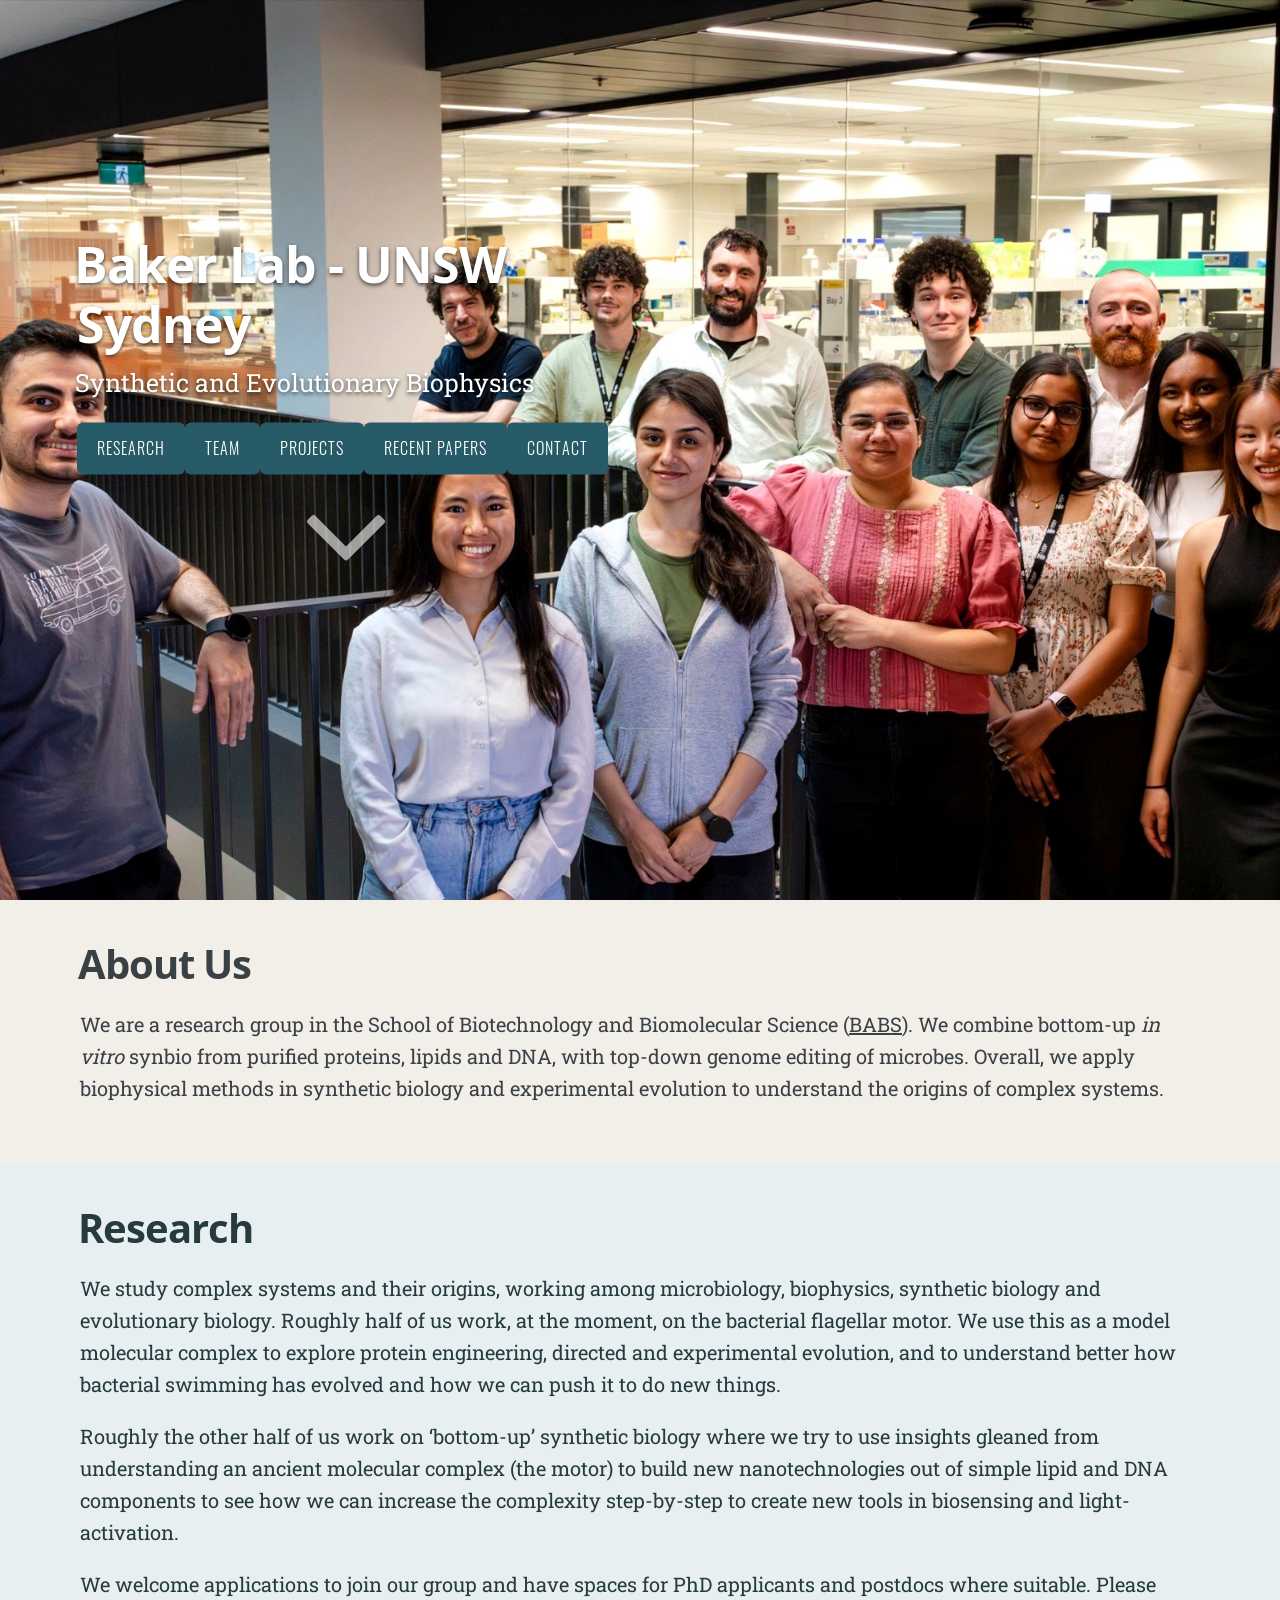
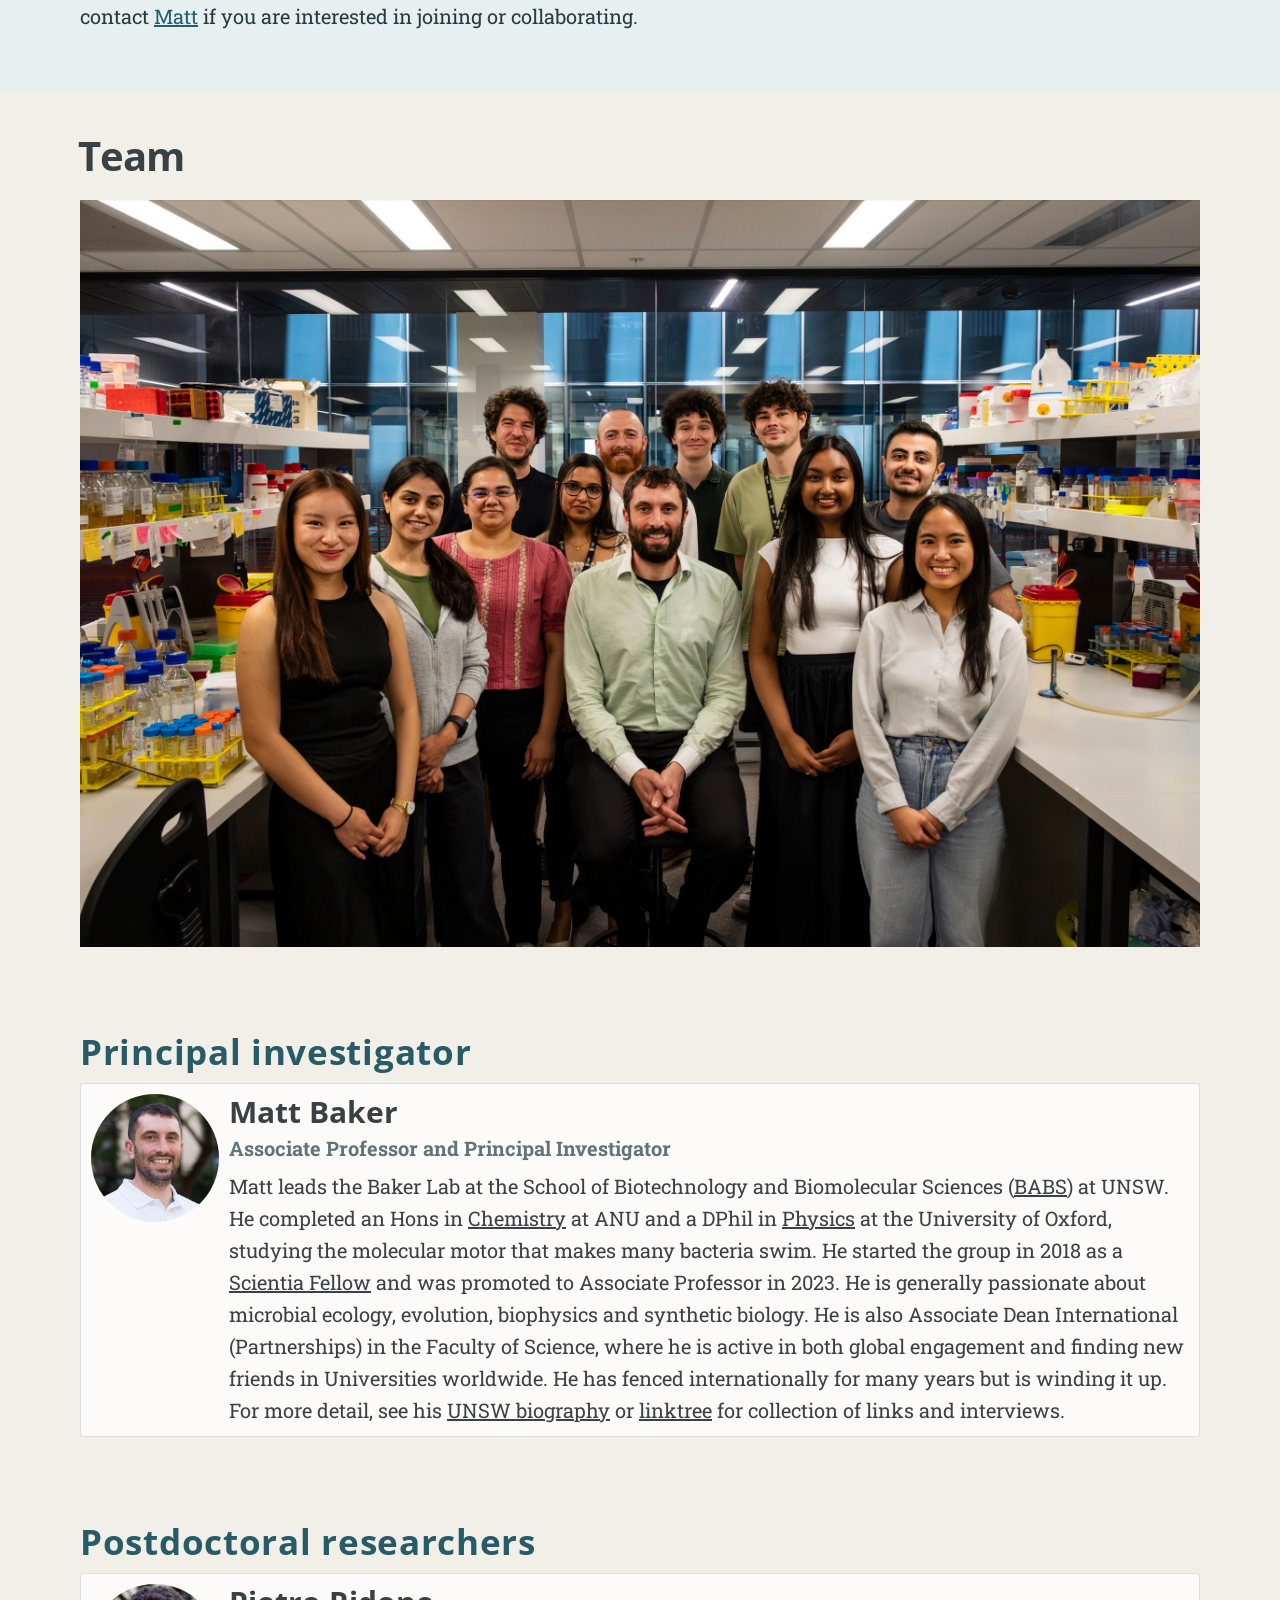
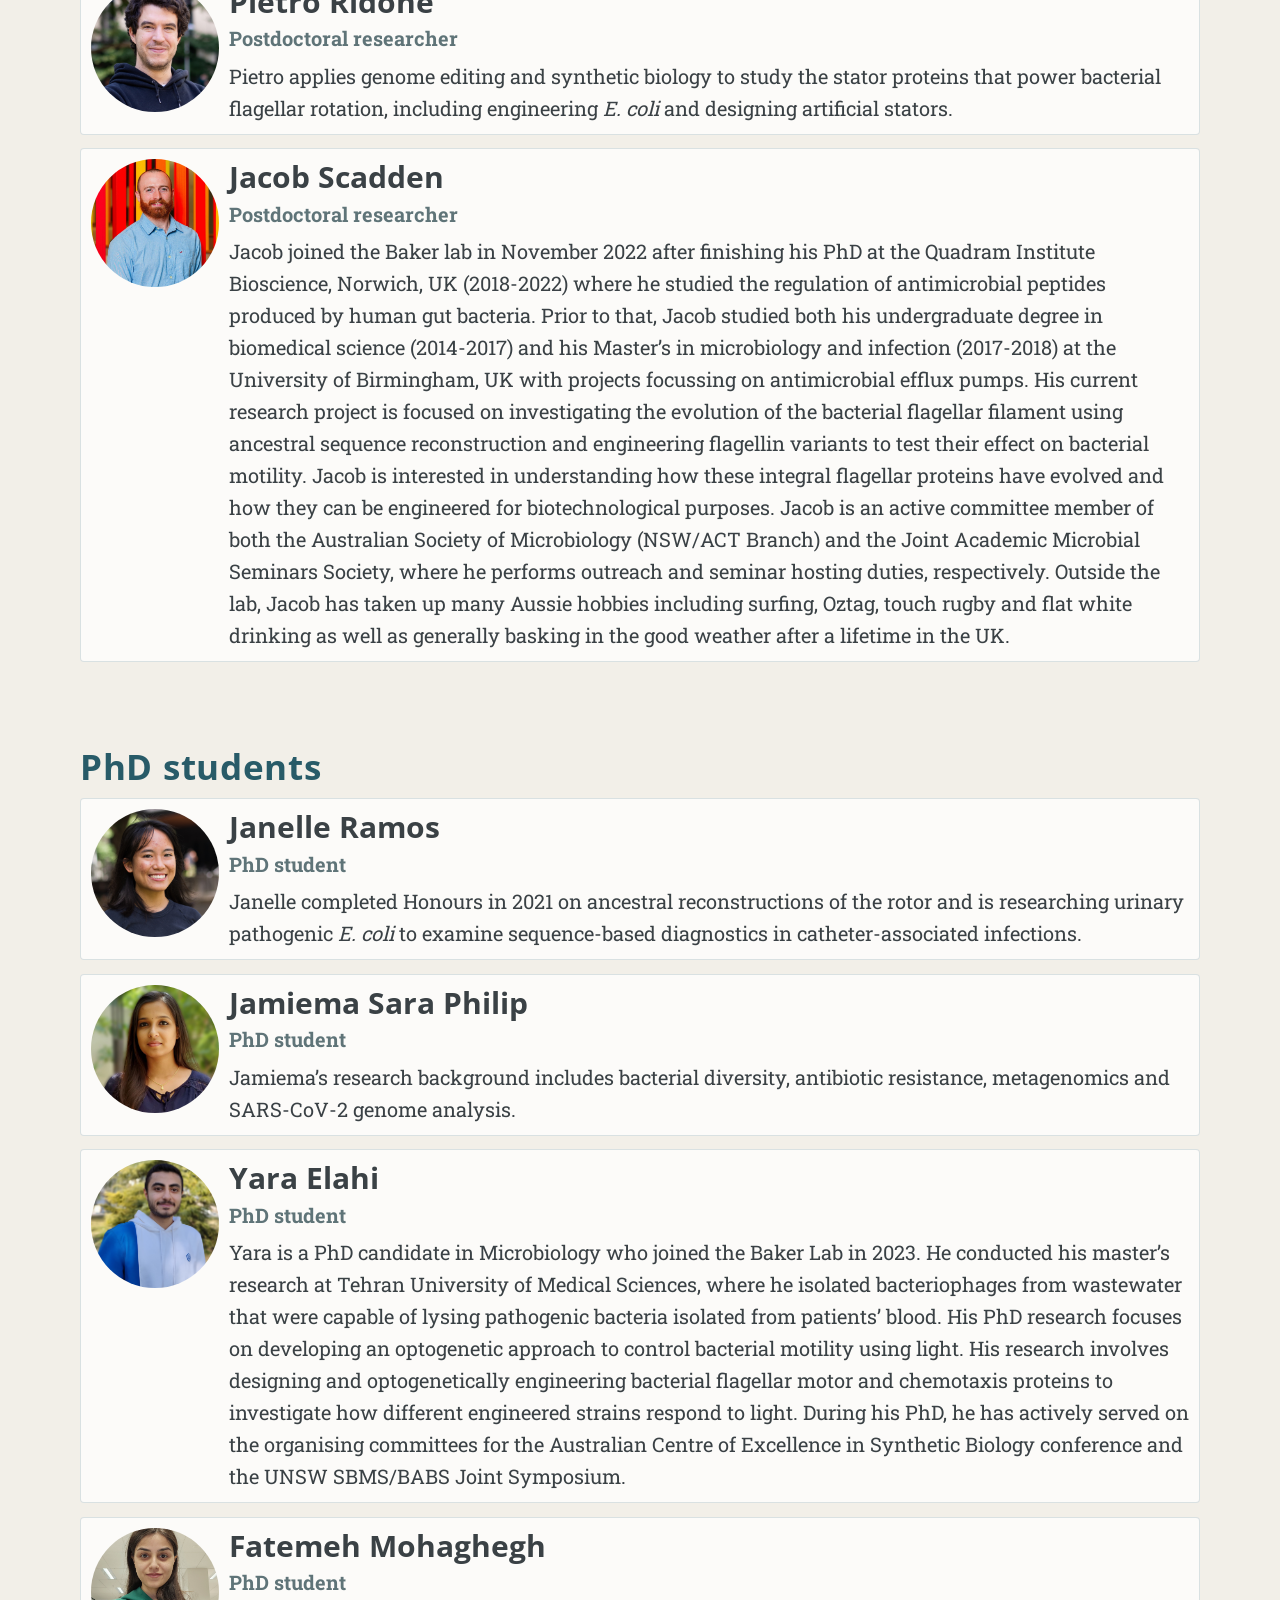
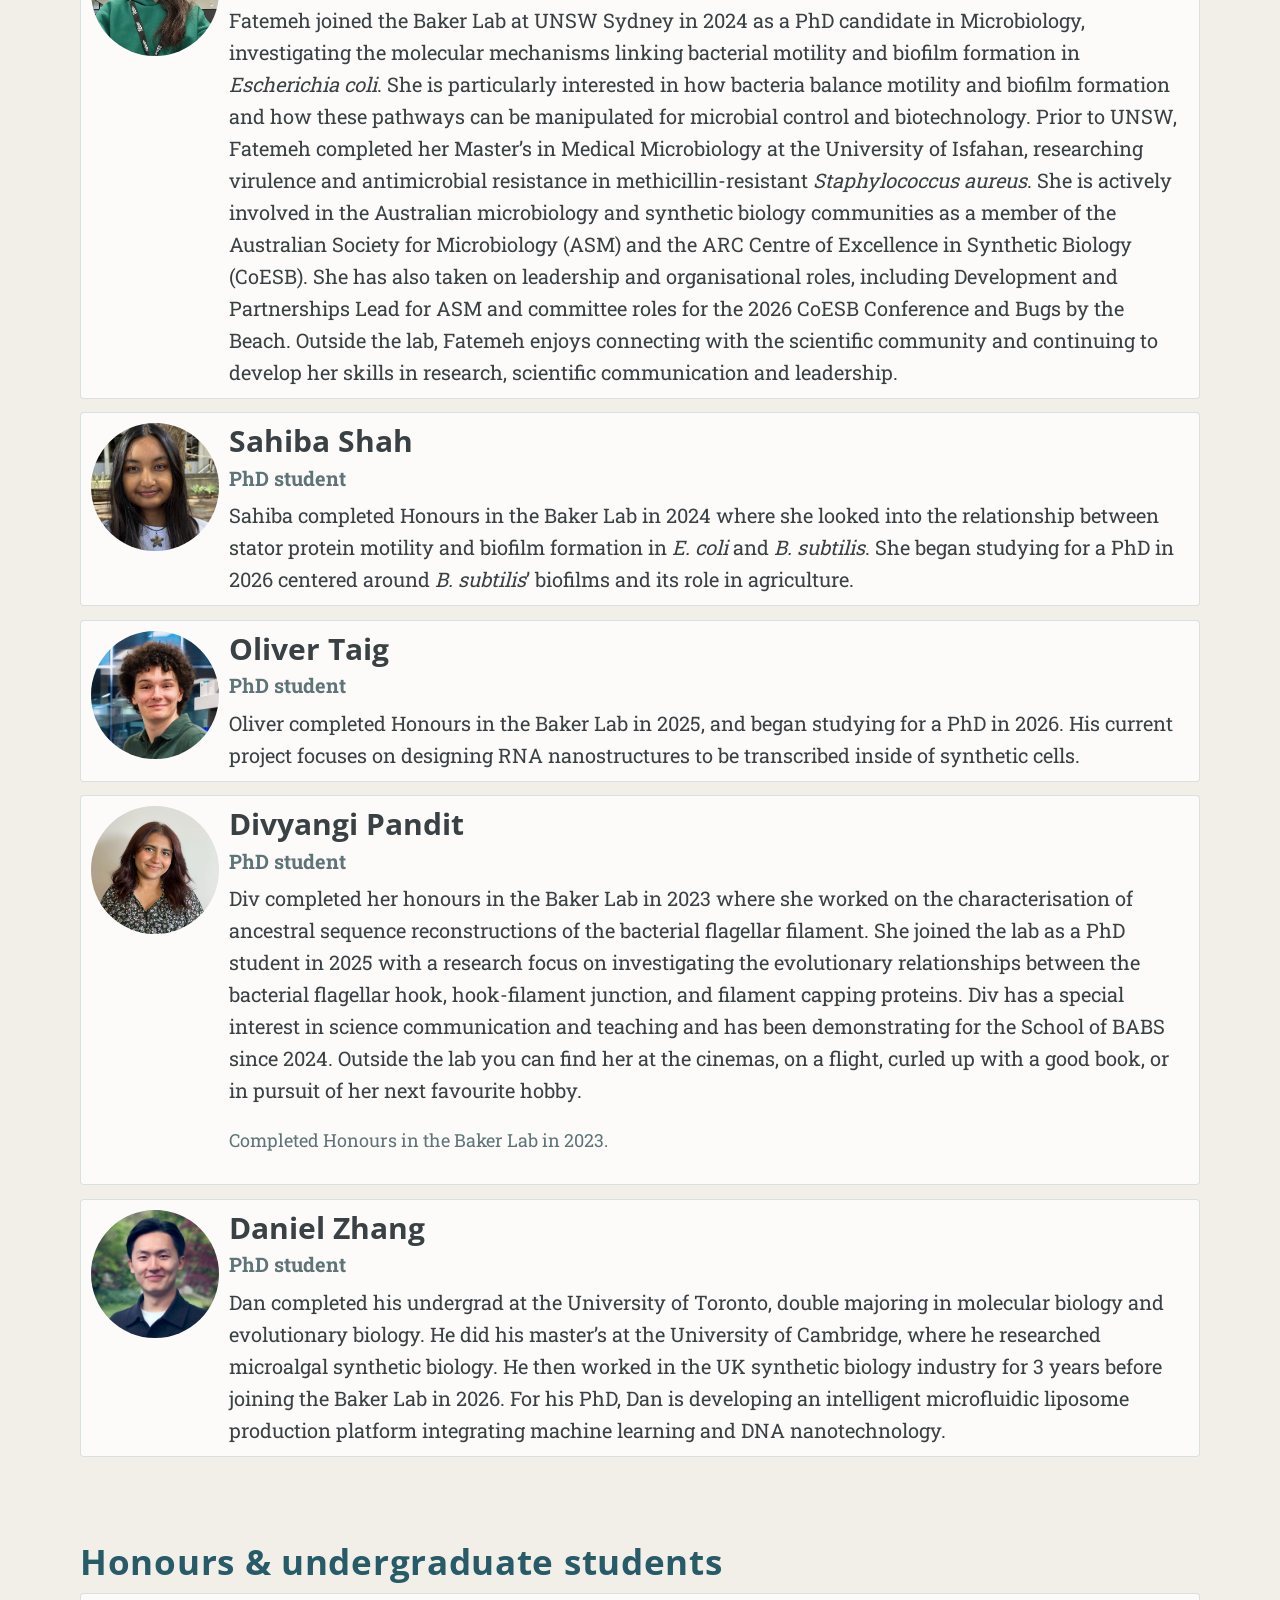
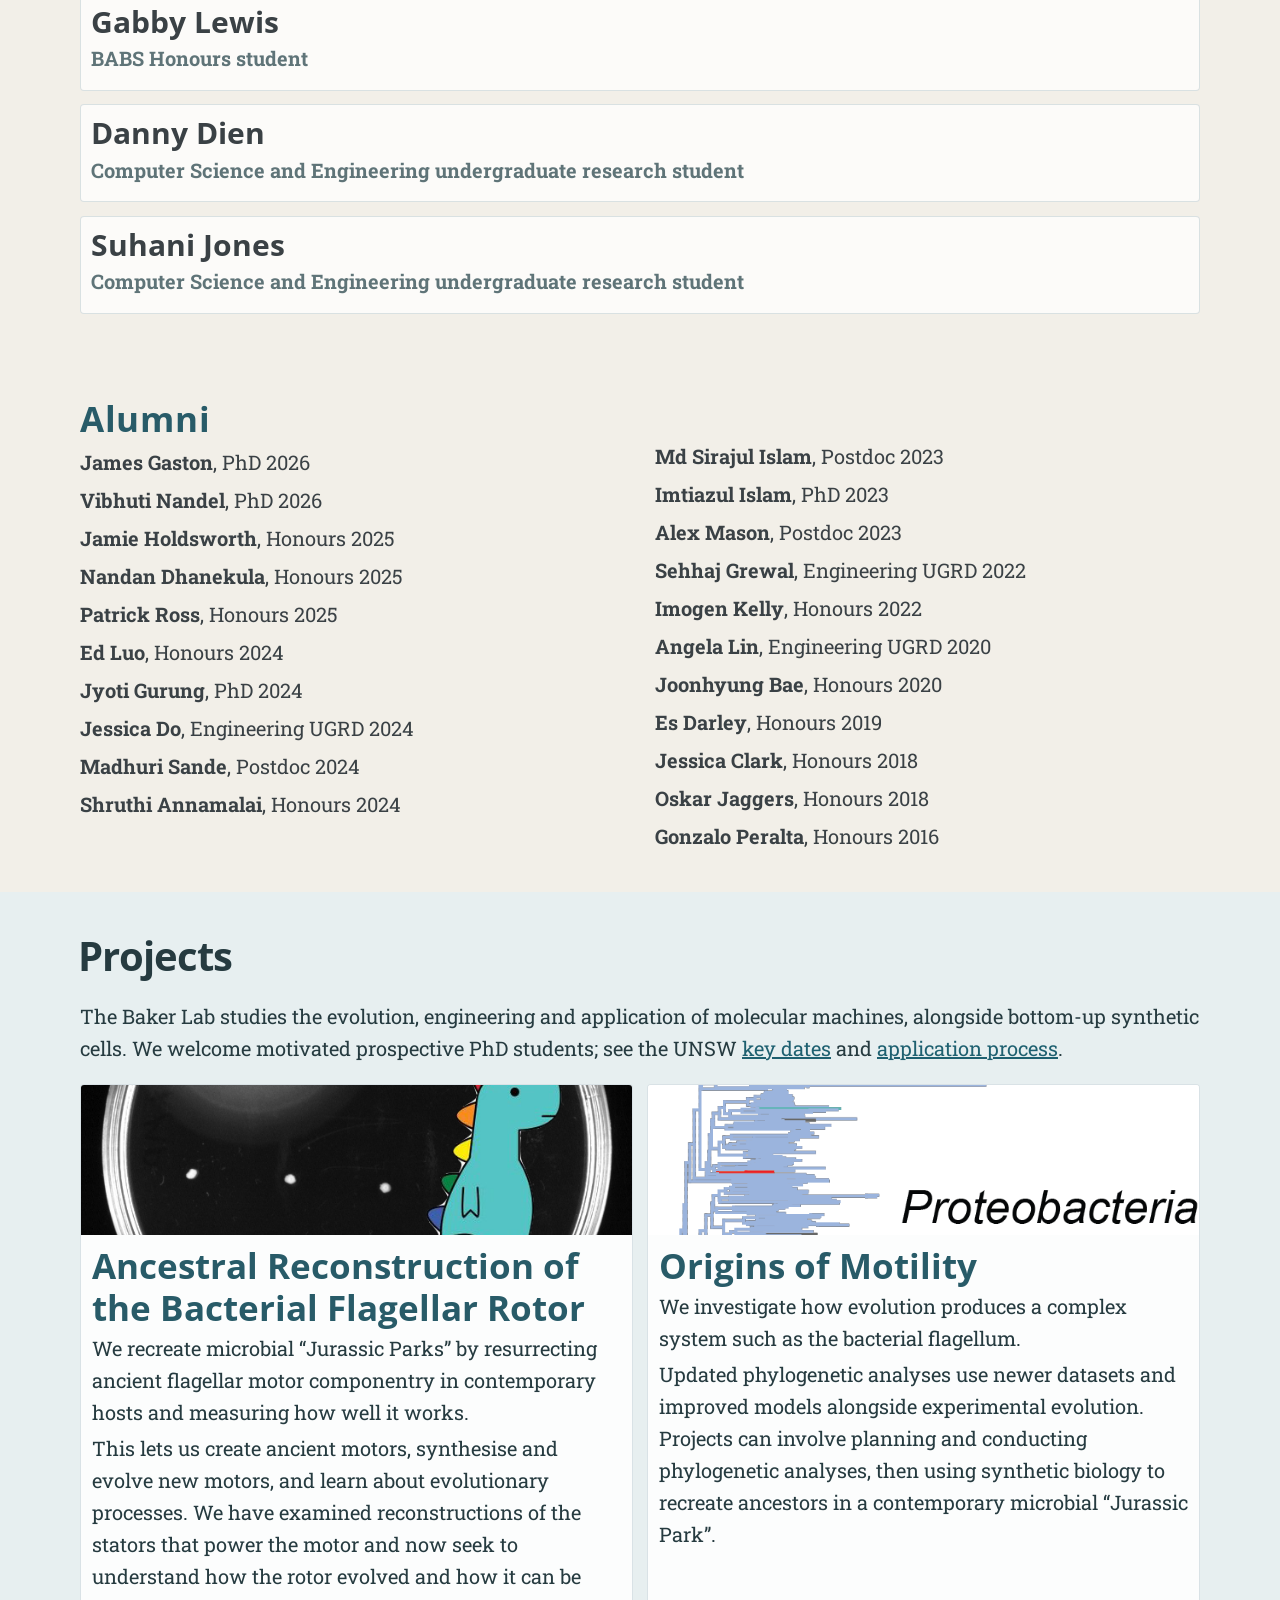
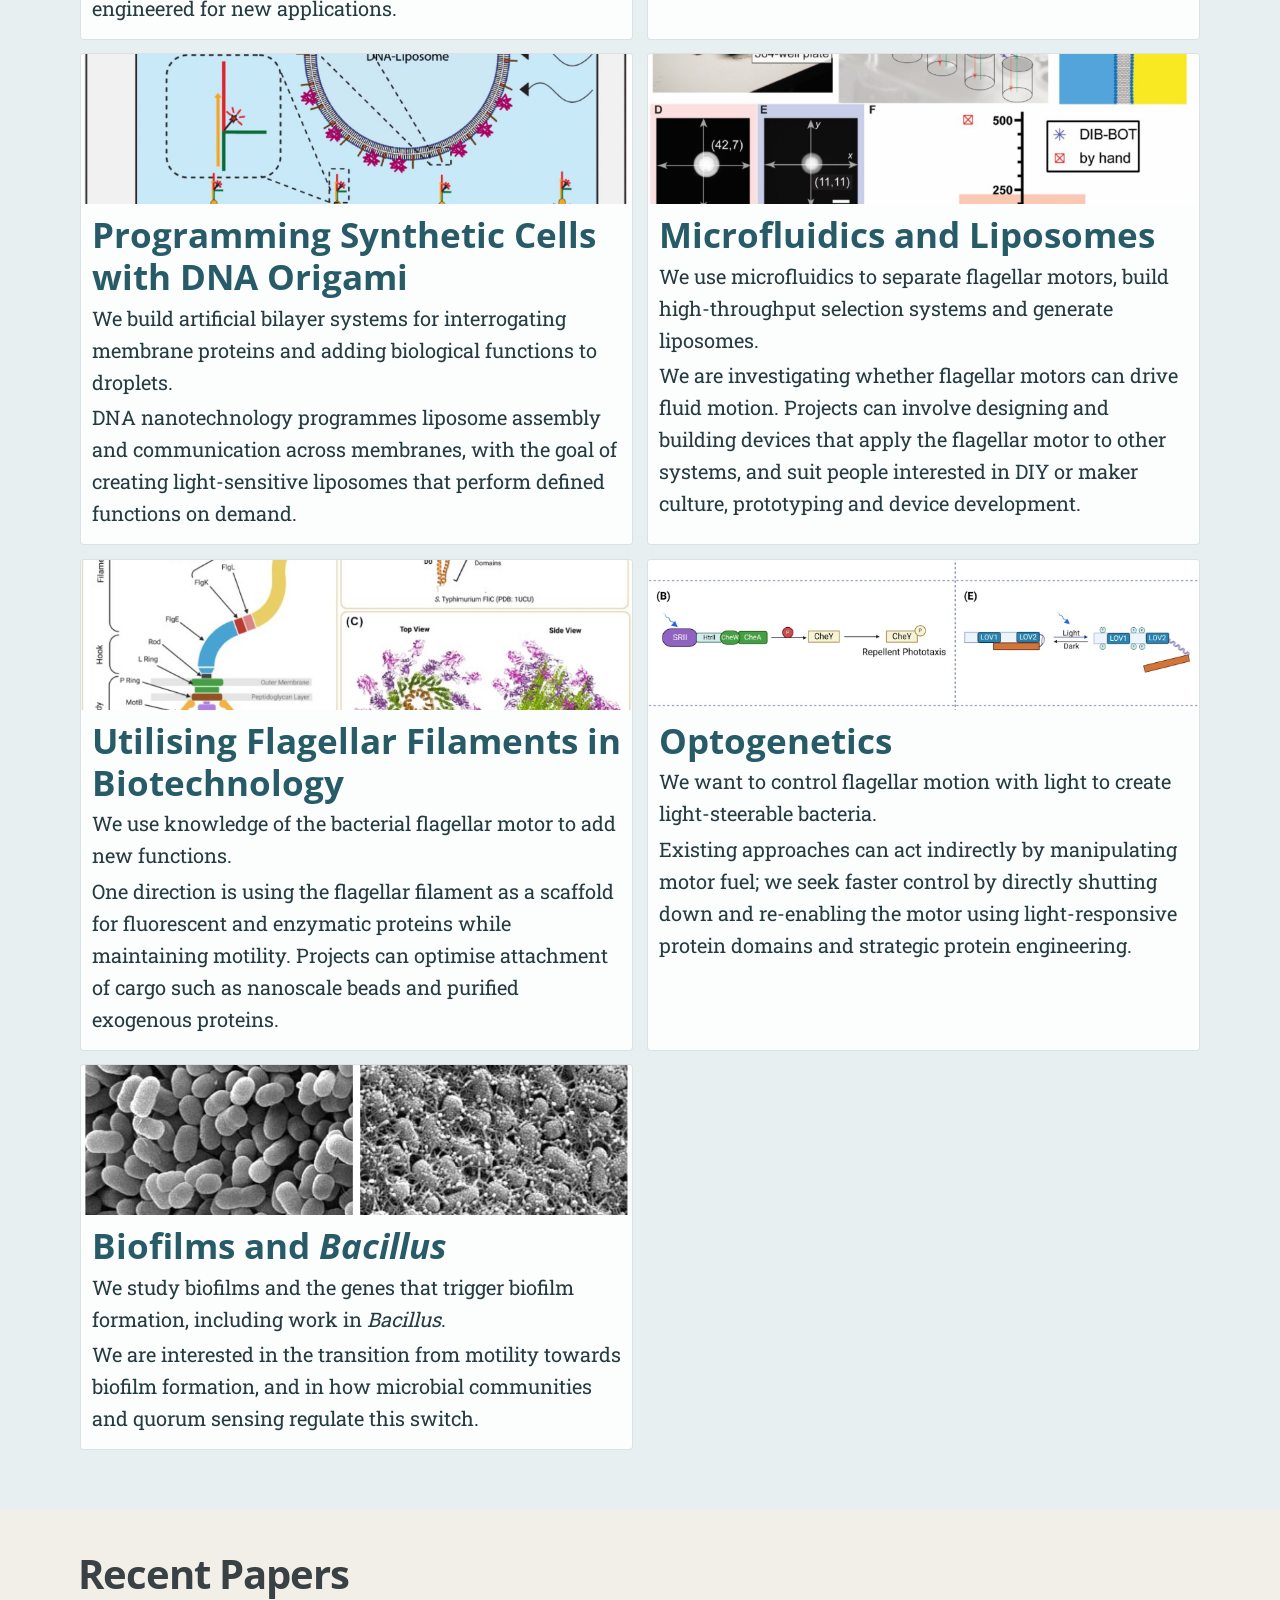
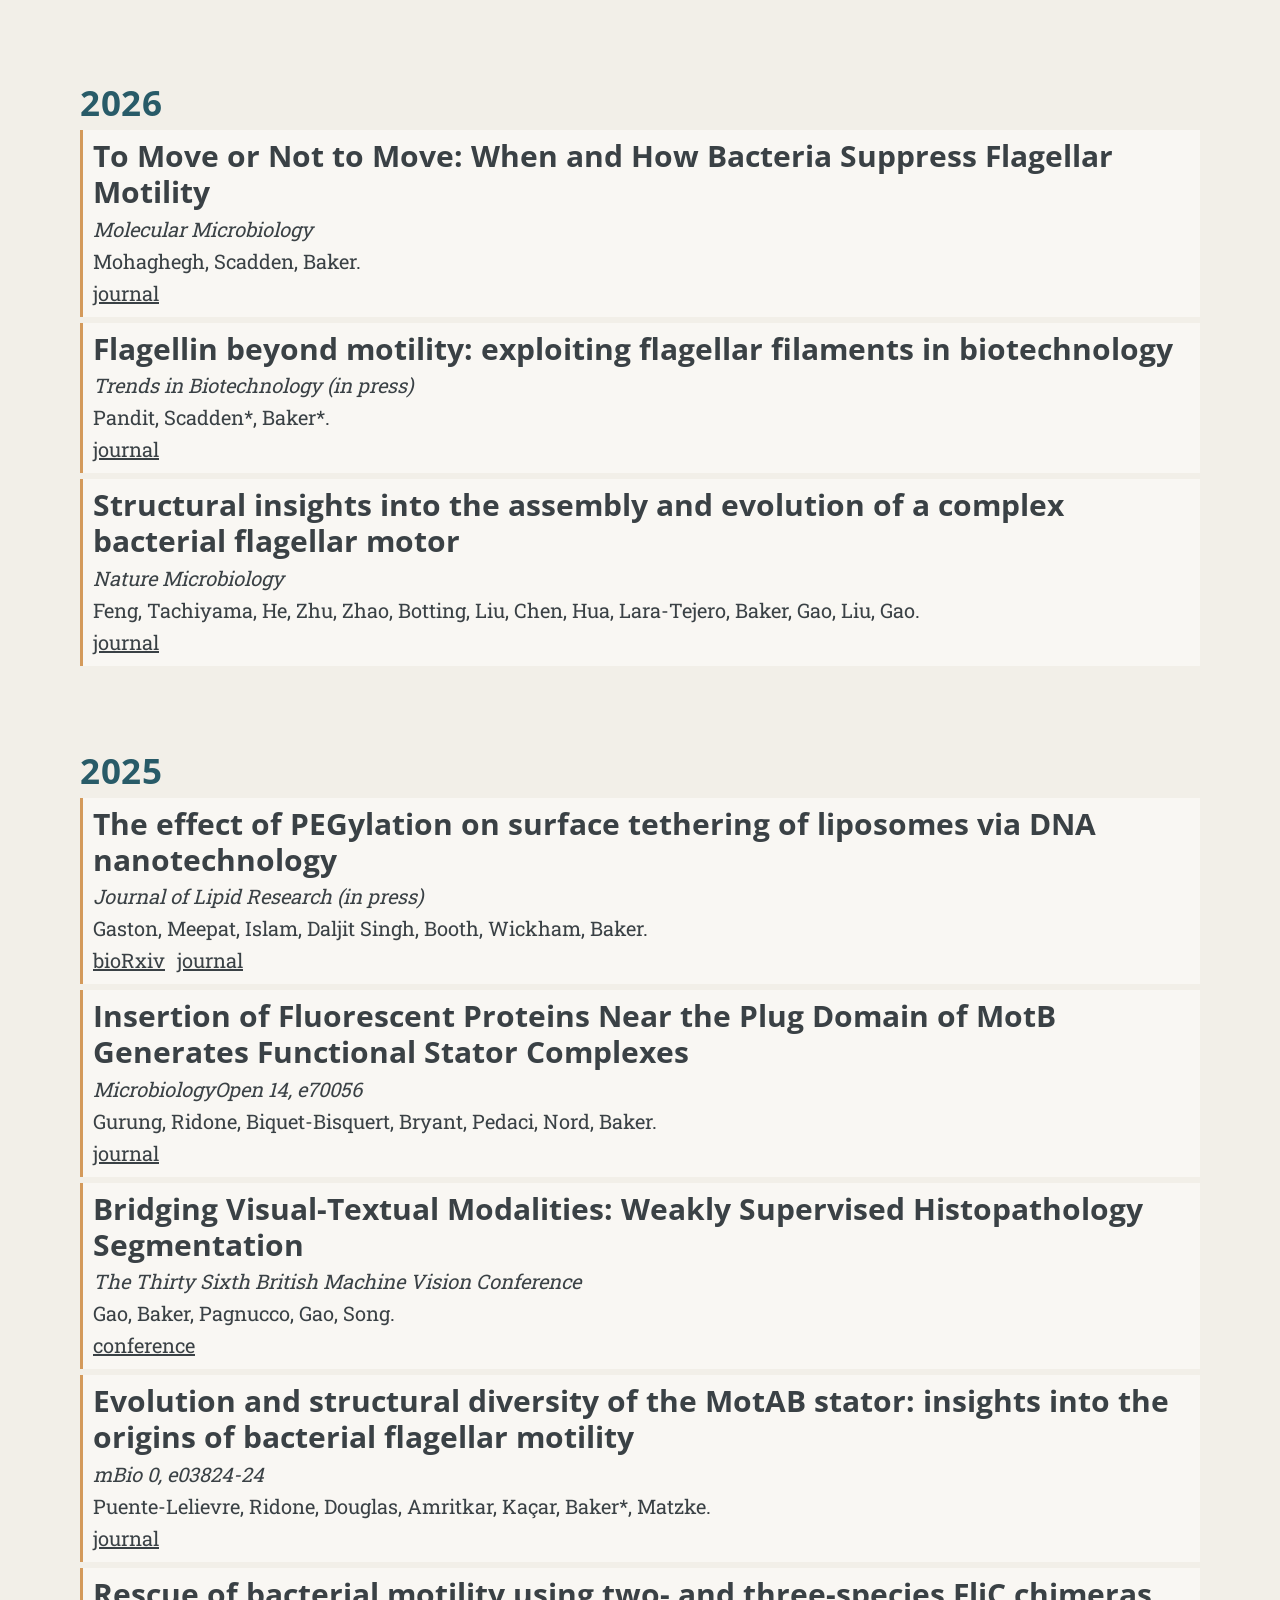
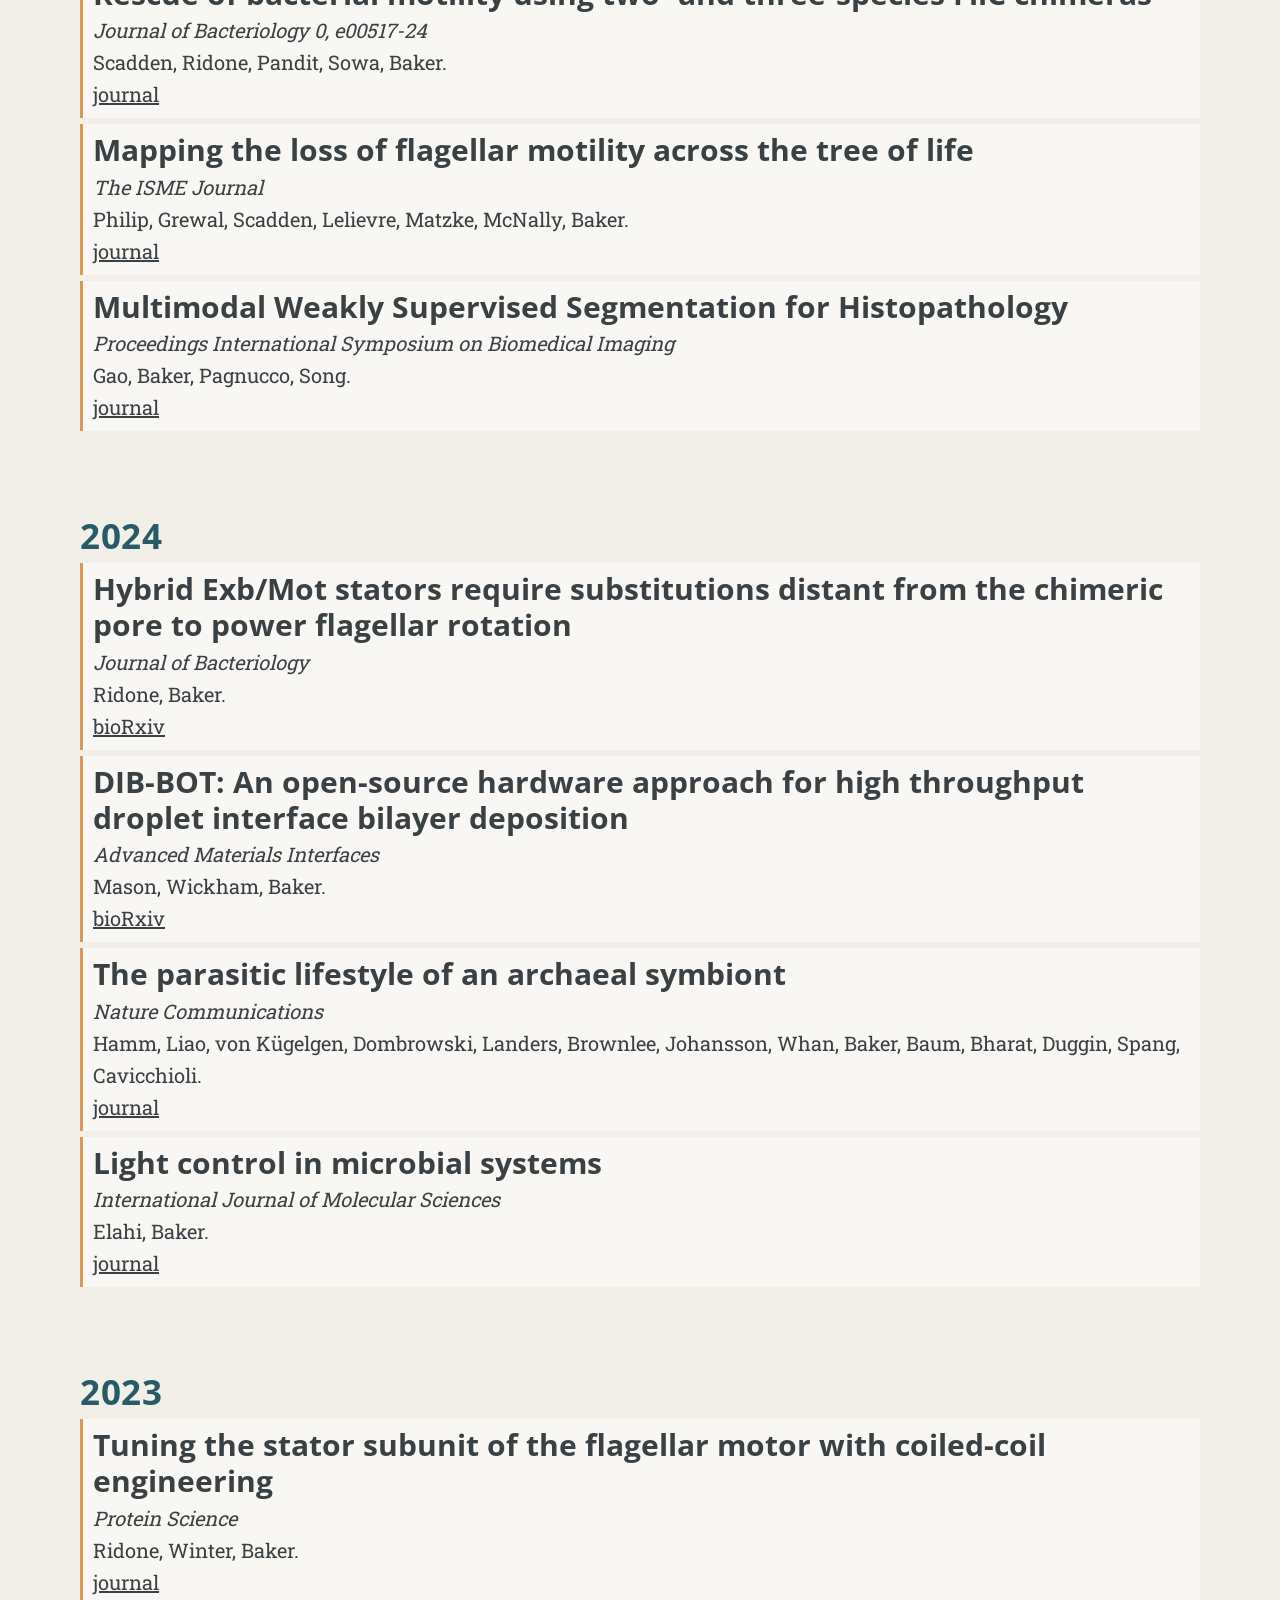
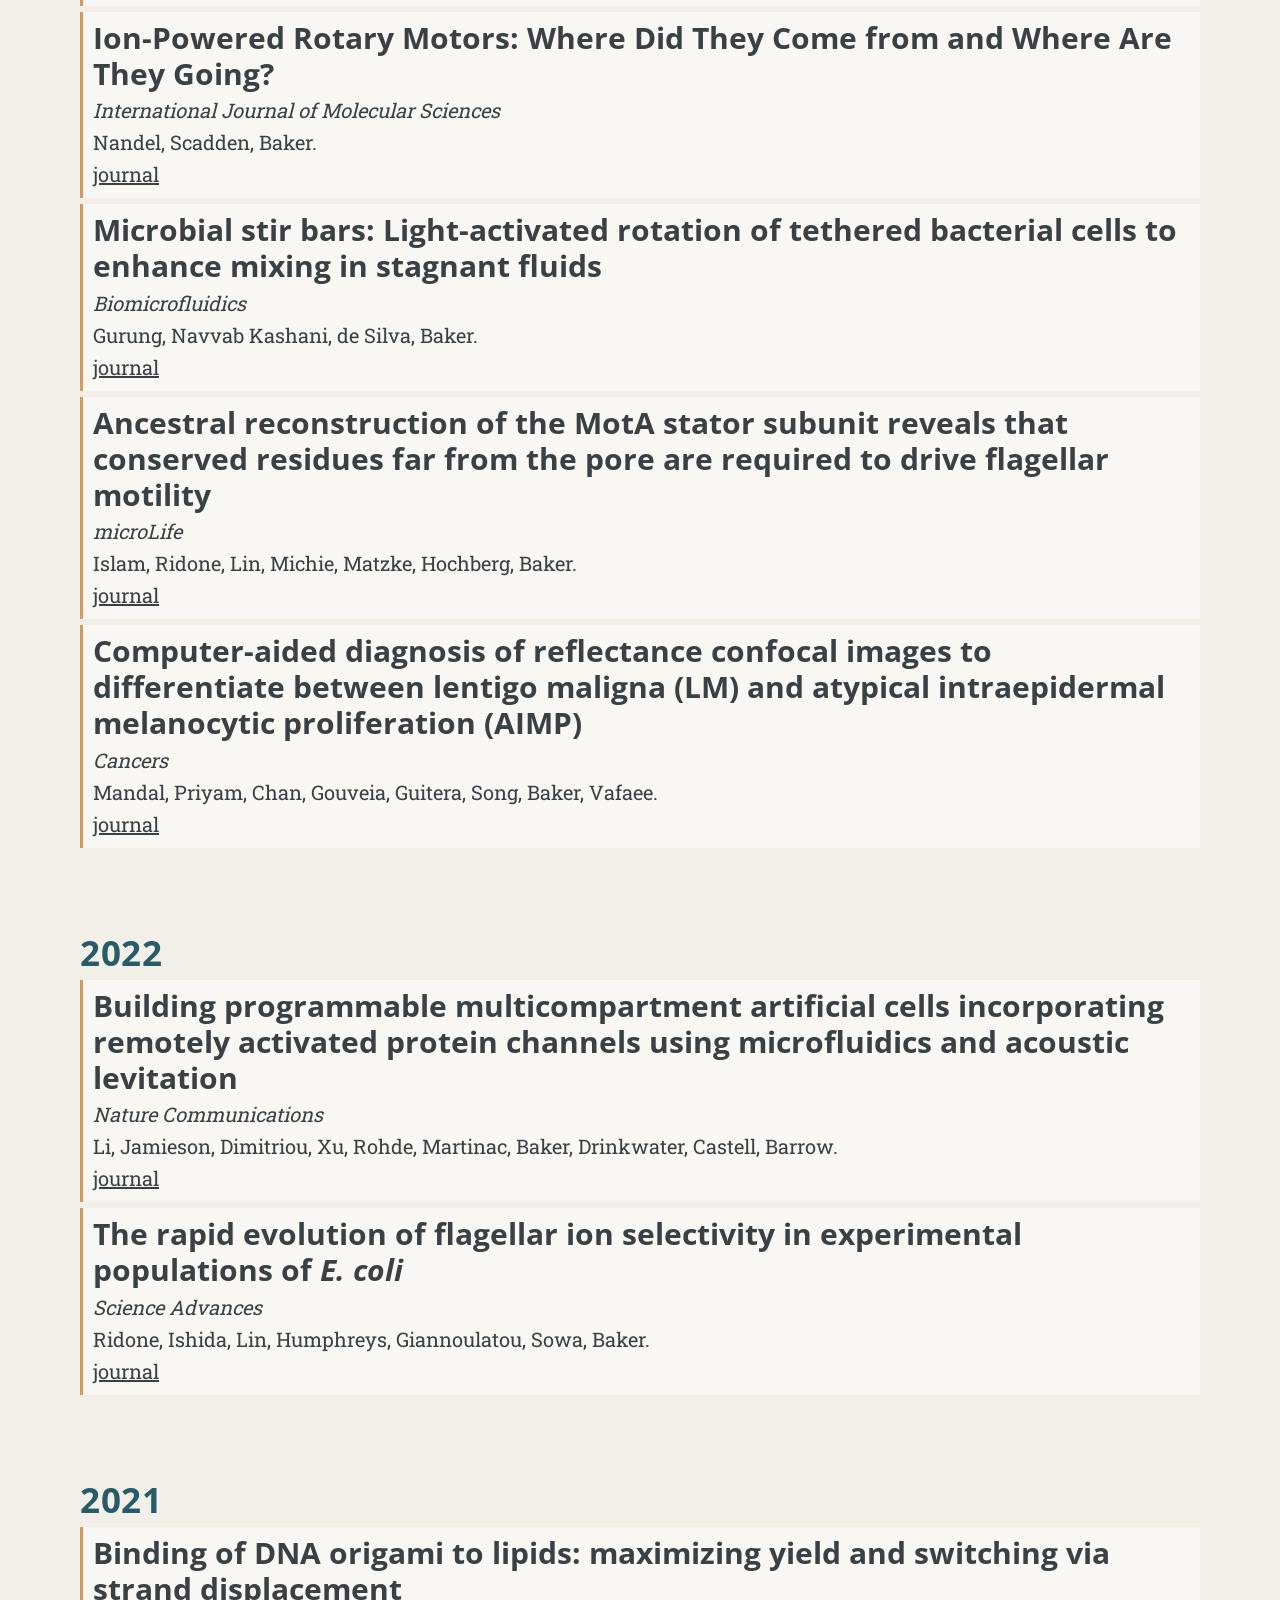
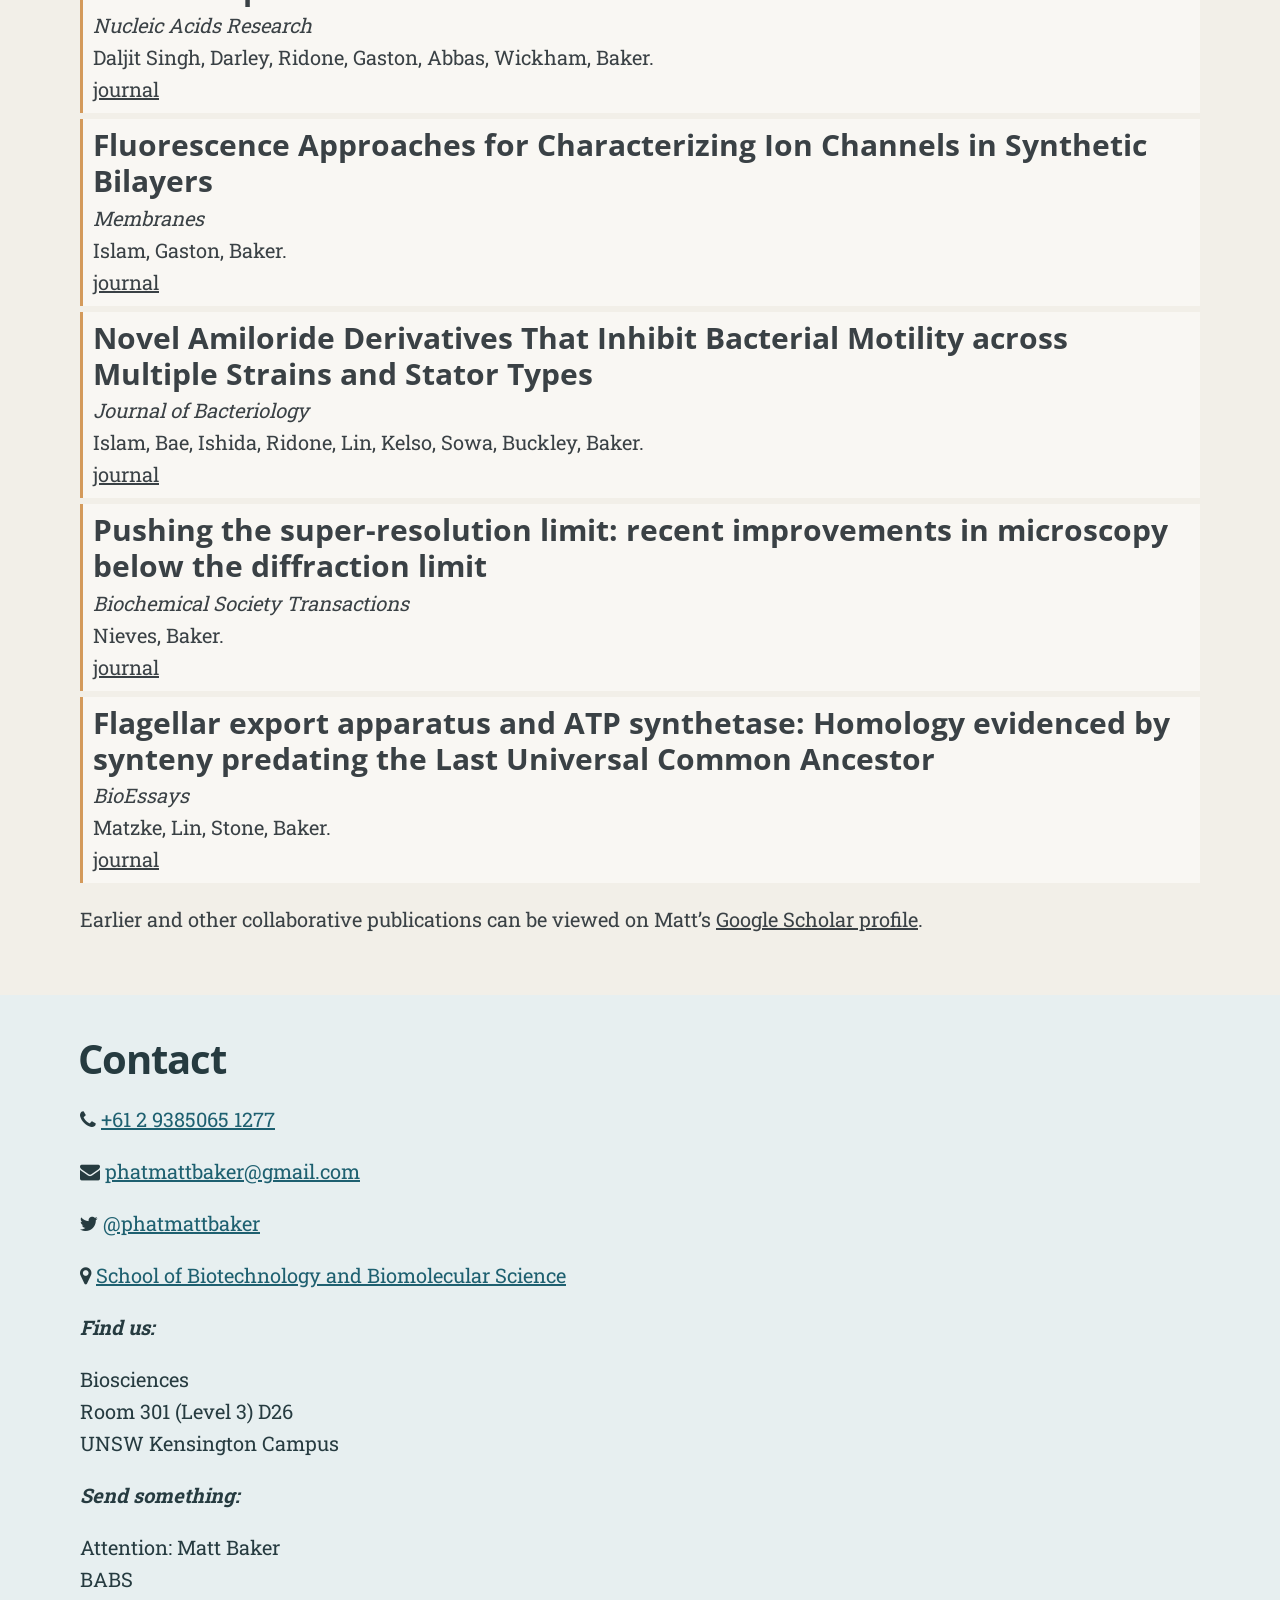
==== commit a0cb7d34: "Publish updated Matt Baker biography" ====
--- a/index.html
+++ b/index.html
@@ -1,3 +1,3 @@
 <!doctype html><html><meta http-equiv=Content-Type content="text/html" charset=UTF-8><meta http-equiv=X-UA-Compatible content="IE=edge,chrome=1"><title>Baker Lab - UNSW Sydney</title><link rel="shortcut icon" href=https://bakerlabbabs.github.io/images/favicon.png type=image/png><meta name=description content="Synthetic and Evolutionary Biophysics at UNSW"><meta name=keywords content="flagellar motor evolutionary biology experimental evolution directed evolution biophysics DNA nanotechnology"><meta name=referrer content="no-referrer-when-downgrade"><meta name=HandheldFriendly content="True"><meta name=MobileOptimized content="320"><meta name=viewport content="width=device-width,initial-scale=1"><link rel=stylesheet href=https://bakerlabbabs.github.io/css/screen.css><link rel=stylesheet href=https://bakerlabbabs.github.io/css/fonts.css type=text/css><link rel=stylesheet href=https://bakerlabbabs.github.io/fork-awesome/css/fork-awesome.min.css type=text/css><meta property="og:url" content="https://bakerlabbabs.github.io/"><meta property="og:site_name" content="Baker Lab - UNSW Sydney"><meta property="og:title" content="Baker Lab - UNSW Sydney"><meta property="og:description" content="Synthetic and Evolutionary Biophysics at UNSW"><meta property="og:locale" content="en"><meta property="og:type" content="website"><meta property="og:image" content="https://bakerlabbabs.github.io/images/header-2026.jpg"><meta name=twitter:card content="summary_large_image"><meta name=twitter:image content="https://bakerlabbabs.github.io/images/header-2026.jpg"><meta name=twitter:title content="Baker Lab - UNSW Sydney"><meta name=twitter:description content="Synthetic and Evolutionary Biophysics at UNSW"><meta itemprop=name content="Baker Lab - UNSW Sydney"><meta itemprop=description content="Synthetic and Evolutionary Biophysics at UNSW"><meta itemprop=image content="https://bakerlabbabs.github.io/images/header-2026.jpg"><link rel=stylesheet href=./css/lab-overrides.css><link rel=apple-touch-icon sizes=180x180 href=https://bakerlabbabs.github.io/images/apple-touch-icon.png><link rel=icon type=image/png sizes=32x32 href=https://bakerlabbabs.github.io/images/favicon-32x32.png><link rel=icon type=image/png sizes=16x16 href=https://bakerlabbabs.github.io/images/favicon-16x16.png><link rel=stylesheet href=./css/lab-overrides.css><body><header id=site-head style=background-image:url(images/header-2026-web-optimized.jpg)><div class=vertical><div id=site-head-content class=inner><h1 class=blog-title>Baker Lab - UNSW Sydney</h1><h2 class=blog-description>Synthetic and Evolutionary Biophysics</h2><a class="btn site-menu" data-title-anchor=research>Research</a><a class="btn site-menu" data-title-anchor=team>Team</a><a class="btn site-menu" data-title-anchor=projects>Projects</a><a class="btn site-menu" data-title-anchor=recent-papers>Recent Papers</a><a class="btn site-menu" data-title-anchor=contact>Contact</a>
-<i id=header-arrow class="fa fa-angle-down" aria-hidden=true></i></div></div></header><main class=content role=main><div class=fixed-nav></div><div class=post-holder><article id=about-us class="post first"><header class=post-header><h2 class=post-title>About Us</h2></header><section class=post-content><p>We are a research group in the School of Biotechnology and Biomolecular Science (<a href=https://www.babs.unsw.edu.au/>BABS</a>). We combine bottom-up <em>in vitro</em> synbio from purified proteins, lipids and DNA, with top-down genome editing of microbes. Overall, we apply biophysical methods in synthetic biology and experimental evolution to understand the origins of complex systems.</p></section></article></div><div class=post-holder><article id=research class=post><header class=post-header><h2 class=post-title>Research</h2></header><section class=post-content><p>We study complex systems and their origins, working among microbiology, biophysics, synthetic biology and evolutionary biology. Roughly half of us work, at the moment, on the bacterial flagellar motor. We use this as a model molecular complex to explore protein engineering, directed and experimental evolution, and to understand better how bacterial swimming has evolved and how we can push it to do new things.</p><p>Roughly the other half of us work on &lsquo;bottom-up&rsquo; synthetic biology where we try to use insights gleaned from understanding an ancient molecular complex (the motor) to build new nanotechnologies out of simple lipid and DNA components to see how we can increase the complexity step-by-step to create new tools in biosensing and light-activation.</p><p>We welcome applications to join our group and have spaces for PhD applicants and postdocs where suitable. Please contact <a href=https://www.babs.unsw.edu.au/matthew-baker>Matt</a> if you are interested in joining or collaborating.</p></section></article></div><div class=post-holder><article id=team class=post><header class=post-header><h2 class=post-title>Team</h2></header><section class=post-content><p><img src=images/team-2026.jpg alt="Baker Lab group in the laboratory"></p><h3>Principal investigator</h3><div class=member-grid><article class=member-card><img src=./images/Matt.jpg alt="Portrait of Matt Baker" loading=lazy><div><h4>Matt Baker</h4><p class=member-role>Associate Professor and Principal Investigator</p><div class=member-bio>Matt leads the Baker Lab at the School of Biotechnology and Biomolecular Sciences (<a href=https://www.babs.unsw.edu.au>BABS</a>) at UNSW. He completed an Hons in <a href=https://chemistry.anu.edu.au/>Chemistry</a> at ANU and a DPhil in <a href=https://www.physics.ox.ac.uk/>Physics</a> at the University of Oxford, studying the molecular motor that makes many bacteria swim. He started the group in 2018 as a <a href=https://research.unsw.edu.au/scientia-program>Scientia Fellow</a> and was promoted to Associate Professor in 2023. See his <a href=https://www.babs.unsw.edu.au/matthew-baker>UNSW biography</a> or <a href=http://linktr.ee/phatmattbaker>linktree</a>.</div></div></article></div><h3>Postdoctoral researchers</h3><div class=member-grid><article class=member-card><img src=./images/Pietro.jpg alt="Portrait of Pietro Ridone" loading=lazy><div><h4>Pietro Ridone</h4><p class=member-role>Postdoctoral researcher</p><div class=member-bio>Pietro applies genome editing and synthetic biology to study the stator proteins that power bacterial flagellar rotation, including engineering <em>E. coli</em> and designing artificial stators.</div></div></article><article class=member-card><img src=./images/Jacob.jpg alt="Portrait of Jacob Scadden" loading=lazy><div><h4>Jacob Scadden</h4><p class=member-role>Postdoctoral researcher</p><div class=member-bio>Jacob joined the Baker lab in November 2022 after finishing his PhD at the Quadram Institute Bioscience, Norwich, UK (2018-2022) where he studied the regulation of antimicrobial peptides produced by human gut bacteria. Prior to that, Jacob studied both his undergraduate degree in biomedical science (2014-2017) and his Master’s in microbiology and infection (2017-2018) at the University of Birmingham, UK with projects focussing on antimicrobial efflux pumps. His current research project is focused on investigating the evolution of the bacterial flagellar filament using ancestral sequence reconstruction and engineering flagellin variants to test their effect on bacterial motility. Jacob is interested in understanding how these integral flagellar proteins have evolved and how they can be engineered for biotechnological purposes. Jacob is an active committee member of both the Australian Society of Microbiology (NSW/ACT Branch) and the Joint Academic Microbial Seminars Society, where he performs outreach and seminar hosting duties, respectively. Outside the lab, Jacob has taken up many Aussie hobbies including surfing, Oztag, touch rugby and flat white drinking as well as generally basking in the good weather after a lifetime in the UK.</div></div></article></div><h3>PhD students</h3><div class=member-grid><article class=member-card><img src=./images/Janelle.jpg alt="Portrait of Janelle Ramos" loading=lazy><div><h4>Janelle Ramos</h4><p class=member-role>PhD student</p><div class=member-bio>Janelle completed Honours in 2021 on ancestral reconstructions of the rotor and is researching urinary pathogenic <em>E. coli</em> to examine sequence-based diagnostics in catheter-associated infections.</div></div></article><article class=member-card><img src=./images/Jamiema.jpg alt="Portrait of Jamiema Sara Philip" loading=lazy><div><h4>Jamiema Sara Philip</h4><p class=member-role>PhD student</p><div class=member-bio>Jamiema’s research background includes bacterial diversity, antibiotic resistance, metagenomics and SARS-CoV-2 genome analysis.</div></div></article><article class=member-card><img src=./images/Yara.jpg alt="Portrait of Yara Elahi" loading=lazy><div><h4>Yara Elahi</h4><p class=member-role>PhD student</p><div class=member-bio>Yara is a PhD candidate in Microbiology who joined the Baker Lab in 2023. He conducted his master’s research at Tehran University of Medical Sciences, where he isolated bacteriophages from wastewater that were capable of lysing pathogenic bacteria isolated from patients’ blood. His PhD research focuses on developing an optogenetic approach to control bacterial motility using light. His research involves designing and optogenetically engineering bacterial flagellar motor and chemotaxis proteins to investigate how different engineered strains respond to light. During his PhD, he has actively served on the organising committees for the Australian Centre of Excellence in Synthetic Biology conference and the UNSW SBMS/BABS Joint Symposium.</div></div></article><article class=member-card><img src=./images/Fatemeh.jpg alt="Portrait of Fatemeh Mohaghegh" loading=lazy><div><h4>Fatemeh Mohaghegh</h4><p class=member-role>PhD student</p><div class=member-bio>Fatemeh joined the Baker Lab at UNSW Sydney in 2024 as a PhD candidate in Microbiology, investigating the molecular mechanisms linking bacterial motility and biofilm formation in <em>Escherichia coli</em>. She is particularly interested in how bacteria balance motility and biofilm formation and how these pathways can be manipulated for microbial control and biotechnology. Prior to UNSW, Fatemeh completed her Master’s in Medical Microbiology at the University of Isfahan, researching virulence and antimicrobial resistance in methicillin-resistant <em>Staphylococcus aureus</em>. She is actively involved in the Australian microbiology and synthetic biology communities as a member of the Australian Society for Microbiology (ASM) and the ARC Centre of Excellence in Synthetic Biology (CoESB). She has also taken on leadership and organisational roles, including Development and Partnerships Lead for ASM and committee roles for the 2026 CoESB Conference and Bugs by the Beach. Outside the lab, Fatemeh enjoys connecting with the scientific community and continuing to develop her skills in research, scientific communication and leadership.</div></div></article><article class=member-card><img src=./images/Sahiba.jpg alt="Portrait of Sahiba Shah" loading=lazy><div><h4>Sahiba Shah</h4><p class=member-role>PhD student</p><div class=member-bio>Sahiba completed Honours in the Baker Lab in 2024 where she looked into the relationship between stator protein motility and biofilm formation in <em>E. coli</em> and <em>B. subtilis</em>. She began studying for a PhD in 2026 centered around <em>B. subtilis</em>’ biofilms and its role in agriculture.</div></div></article><article class=member-card><img src=./images/Oliver.jpg alt="Portrait of Oliver Taig" loading=lazy><div><h4>Oliver Taig</h4><p class=member-role>PhD student</p><div class=member-bio>Oliver completed Honours in the Baker Lab in 2025, and began studying for a PhD in 2026. His current project focuses on designing RNA nanostructures to be transcribed inside of synthetic cells.</div></div></article><article class=member-card><img src=./images/Divyangi.jpg alt="Portrait of Divyangi Pandit" loading=lazy><div><h4>Divyangi Pandit</h4><p class=member-role>PhD student</p><div class=member-bio>Div completed her honours in the Baker Lab in 2023 where she worked on the characterisation of ancestral sequence reconstructions of the bacterial flagellar filament. She joined the lab as a PhD student in 2025 with a research focus on investigating the evolutionary relationships between the bacterial flagellar hook, hook-filament junction, and filament capping proteins. Div has a special interest in science communication and teaching and has been demonstrating for the School of BABS since 2024. Outside the lab you can find her at the cinemas, on a flight, curled up with a good book, or in pursuit of her next favourite hobby.</div><p class=member-note>Completed Honours in the Baker Lab in 2023.</p></div></article><article class=member-card><img src=./images/Daniel.jpg alt="Portrait of Daniel Zhang" loading=lazy><div><h4>Daniel Zhang</h4><p class=member-role>PhD student</p><div class=member-bio>Dan completed his undergrad at the University of Toronto, double majoring in molecular biology and evolutionary biology. He did his master’s at the University of Cambridge, where he researched microalgal synthetic biology. He then worked in the UK synthetic biology industry for 3 years before joining the Baker Lab in 2026. For his PhD, Dan is developing an intelligent microfluidic liposome production platform integrating machine learning and DNA nanotechnology.</div></div></article></div><h3>Honours & undergraduate students</h3><div class=member-grid><article class=member-card><div><h4>Gabby Lewis</h4><p class=member-role>BABS Honours student</p></div></article><article class=member-card><div><h4>Danny Dien</h4><p class=member-role>Computer Science and Engineering undergraduate research student</p></div></article><article class=member-card><div><h4>Suhani Jones</h4><p class=member-role>Computer Science and Engineering undergraduate research student</p></div></article></div><h3>Alumni</h3><div class=alumni-list><p><strong>James Gaston</strong>, PhD 2026</p><p><strong>Vibhuti Nandel</strong>, PhD 2026</p><p><strong>Jamie Holdsworth</strong>, Honours 2025</p><p><strong>Nandan Dhanekula</strong>, Honours 2025</p><p><strong>Patrick Ross</strong>, Honours 2025</p><p><strong>Ed Luo</strong>, Honours 2024</p><p><strong>Jyoti Gurung</strong>, PhD 2024</p><p><strong>Jessica Do</strong>, Engineering UGRD 2024</p><p><strong>Madhuri Sande</strong>, Postdoc 2024</p><p><strong>Shruthi Annamalai</strong>, Honours 2024</p><p><strong>Md Sirajul Islam</strong>, Postdoc 2023</p><p><strong>Imtiazul Islam</strong>, PhD 2023</p><p><strong>Alex Mason</strong>, Postdoc 2023</p><p><strong>Sehhaj Grewal</strong>, Engineering UGRD 2022</p><p><strong>Imogen Kelly</strong>, Honours 2022</p><p><strong>Angela Lin</strong>, Engineering UGRD 2020</p><p><strong>Joonhyung Bae</strong>, Honours 2020</p><p><strong>Es Darley</strong>, Honours 2019</p><p><strong>Jessica Clark</strong>, Honours 2018</p><p><strong>Oskar Jaggers</strong>, Honours 2018</p><p><strong>Gonzalo Peralta</strong>, Honours 2016</p></div></section></article></div><div class=post-holder><article id=projects class=post><header class=post-header><h2 class=post-title>Projects</h2></header><section class=post-content><p>The Baker Lab studies the evolution, engineering and application of molecular machines, alongside bottom-up synthetic cells. We welcome motivated prospective PhD students; see the UNSW <a href=https://research.unsw.edu.au/key-dates>key dates</a> and <a href=https://research.unsw.edu.au/how-apply>application process</a>.</p><div class=project-grid><article class=project-card><img src=./images/dinoplate.jpg alt loading=lazy><div><h3>Ancestral Reconstruction of the Bacterial Flagellar Rotor</h3><p class=project-summary>We recreate microbial “Jurassic Parks” by resurrecting ancient flagellar motor componentry in contemporary hosts and measuring how well it works.</p><p>This lets us create ancient motors, synthesise and evolve new motors, and learn about evolutionary processes. We have examined reconstructions of the stators that power the motor and now seek to understand how the rotor evolved and how it can be engineered for new applications.</p></div></article><article class=project-card><img src=./images/motbphylo.jpg alt loading=lazy><div><h3>Origins of Motility</h3><p class=project-summary>We investigate how evolution produces a complex system such as the bacterial flagellum.</p><p>Updated phylogenetic analyses use newer datasets and improved models alongside experimental evolution. Projects can involve planning and conducting phylogenetic analyses, then using synthetic biology to recreate ancestors in a contemporary microbial “Jurassic Park”.</p></div></article><article class=project-card><img src=./images/publication-pegylation.jpg alt loading=lazy><div><h3>Programming Synthetic Cells with DNA Origami</h3><p class=project-summary>We build artificial bilayer systems for interrogating membrane proteins and adding biological functions to droplets.</p><p>DNA nanotechnology programmes liposome assembly and communication across membranes, with the goal of creating light-sensitive liposomes that perform defined functions on demand.</p></div></article><article class=project-card><img src=./images/publication-dib-bot.jpg alt loading=lazy><div><h3>Microfluidics and Liposomes</h3><p class=project-summary>We use microfluidics to separate flagellar motors, build high-throughput selection systems and generate liposomes.</p><p>We are investigating whether flagellar motors can drive fluid motion. Projects can involve designing and building devices that apply the flagellar motor to other systems, and suit people interested in DIY or maker culture, prototyping and device development.</p></div></article><article class=project-card><img src=./images/publication-flagellin.jpg alt loading=lazy><div><h3>Utilising Flagellar Filaments in Biotechnology</h3><p class=project-summary>We use knowledge of the bacterial flagellar motor to add new functions.</p><p>One direction is using the flagellar filament as a scaffold for fluorescent and enzymatic proteins while maintaining motility. Projects can optimise attachment of cargo such as nanoscale beads and purified exogenous proteins.</p></div></article><article class=project-card><img src=./images/publication-light-control.jpg alt loading=lazy><div><h3>Optogenetics</h3><p class=project-summary>We want to control flagellar motion with light to create light-steerable bacteria.</p><p>Existing approaches can act indirectly by manipulating motor fuel; we seek faster control by directly shutting down and re-enabling the motor using light-responsive protein domains and strategic protein engineering.</p></div></article><article class=project-card><img src=./images/biofilm-public-domain.jpg alt loading=lazy><div><h3>Biofilms and <em>Bacillus</em></h3><p class=project-summary>We study biofilms and the genes that trigger biofilm formation, including work in <em>Bacillus</em>.</p><p>We are interested in the transition from motility towards biofilm formation, and in how microbial communities and quorum sensing regulate this switch.</p></div></article></div></section></article></div><div class=post-holder><article id=recent-papers class=post><header class=post-header><h2 class=post-title>Recent Papers</h2></header><section class=post-content><h3>2026</h3><article class=publication><h4>To Move or Not to Move: When and How Bacteria Suppress Flagellar Motility</h4><p><em>Molecular Microbiology</em><br>Mohaghegh, Scadden, Baker.<br><a href=https://doi.org/10.1111/mmi.70085>journal</a></p></article><article class=publication><h4>Flagellin beyond motility: exploiting flagellar filaments in biotechnology</h4><p><em>Trends in Biotechnology (in press)</em><br>Pandit, Scadden*, Baker*.<br><a href=https://doi.org/10.1016/j.tibtech.2026.05.007>journal</a></p></article><article class=publication><h4>Structural insights into the assembly and evolution of a complex bacterial flagellar motor</h4><p><em>Nature Microbiology</em><br>Feng, Tachiyama, He, Zhu, Zhao, Botting, Liu, Chen, Hua, Lara-Tejero, Baker, Gao, Liu, Gao.<br><a href=https://doi.org/10.1038/s41564-025-02248-5>journal</a></p></article><h3>2025</h3><article class=publication><h4>The effect of PEGylation on surface tethering of liposomes via DNA nanotechnology</h4><p><em>Journal of Lipid Research (in press)</em><br>Gaston, Meepat, Islam, Daljit Singh, Booth, Wickham, Baker.<br><a href=https://doi.org/10.1101/2025.07.07.663613>bioRxiv</a> <a href=https://doi.org/10.1016/j.jlr.2025.100940>journal</a></p></article><article class=publication><h4>Insertion of Fluorescent Proteins Near the Plug Domain of MotB Generates Functional Stator Complexes</h4><p><em>MicrobiologyOpen 14, e70056</em><br>Gurung, Ridone, Biquet-Bisquert, Bryant, Pedaci, Nord, Baker.<br><a href=https://doi.org/10.1002/mbo3.70056>journal</a></p></article><article class=publication><h4>Bridging Visual-Textual Modalities: Weakly Supervised Histopathology Segmentation</h4><p><em>The Thirty Sixth British Machine Vision Conference</em><br>Gao, Baker, Pagnucco, Gao, Song.<br><a href=https://bmvc2025.bmva.org/>conference</a></p></article><article class=publication><h4>Evolution and structural diversity of the MotAB stator: insights into the origins of bacterial flagellar motility</h4><p><em>mBio 0, e03824-24</em><br>Puente-Lelievre, Ridone, Douglas, Amritkar, Kaçar, Baker*, Matzke.<br><a href=https://doi.org/10.1128/mbio.03824-24>journal</a></p></article><article class=publication><h4>Rescue of bacterial motility using two- and three-species FliC chimeras</h4><p><em>Journal of Bacteriology 0, e00517-24</em><br>Scadden, Ridone, Pandit, Sowa, Baker.<br><a href=https://doi.org/10.1128/jb.00517-24>journal</a></p></article><article class=publication><h4>Mapping the loss of flagellar motility across the tree of life</h4><p><em>The ISME Journal</em><br>Philip, Grewal, Scadden, Lelievre, Matzke, McNally, Baker.<br><a href=https://doi.org/10.1093/ismejo/wraf111>journal</a></p></article><article class=publication><h4>Multimodal Weakly Supervised Segmentation for Histopathology</h4><p><em>Proceedings International Symposium on Biomedical Imaging</em><br>Gao, Baker, Pagnucco, Song.<br><a href=https://doi.org/10.1109/ISBI60581.2025.10980775>journal</a></p></article><h3>2024</h3><article class=publication><h4>Hybrid Exb/Mot stators require substitutions distant from the chimeric pore to power flagellar rotation</h4><p><em>Journal of Bacteriology</em><br>Ridone, Baker.<br><a href=https://www.biorxiv.org/content/10.1101/2024.03.12.584617v2>bioRxiv</a></p></article><article class=publication><h4>DIB-BOT: An open-source hardware approach for high throughput droplet interface bilayer deposition</h4><p><em>Advanced Materials Interfaces</em><br>Mason, Wickham, Baker.<br><a href=https://www.biorxiv.org/content/10.1101/2024.01.26.577347v1>bioRxiv</a></p></article><article class=publication><h4>The parasitic lifestyle of an archaeal symbiont</h4><p><em>Nature Communications</em><br>Hamm, Liao, von Kügelgen, Dombrowski, Landers, Brownlee, Johansson, Whan, Baker, Baum, Bharat, Duggin, Spang, Cavicchioli.<br><a href=https://www.nature.com/articles/s41467-024-49962-y>journal</a></p></article><article class=publication><h4>Light control in microbial systems</h4><p><em>International Journal of Molecular Sciences</em><br>Elahi, Baker.<br><a href=https://www.mdpi.com/1422-0067/25/7/4001>journal</a></p></article><h3>2023</h3><article class=publication><h4>Tuning the stator subunit of the flagellar motor with coiled-coil engineering</h4><p><em>Protein Science</em><br>Ridone, Winter, Baker.<br><a href=https://onlinelibrary.wiley.com/doi/full/10.1002/pro.4811>journal</a></p></article><article class=publication><h4>Ion-Powered Rotary Motors: Where Did They Come from and Where Are They Going?</h4><p><em>International Journal of Molecular Sciences</em><br>Nandel, Scadden, Baker.<br><a href=https://www.mdpi.com/1422-0067/24/13/10601>journal</a></p></article><article class=publication><h4>Microbial stir bars: Light-activated rotation of tethered bacterial cells to enhance mixing in stagnant fluids</h4><p><em>Biomicrofluidics</em><br>Gurung, Navvab Kashani, de Silva, Baker.<br><a href=https://pubs.aip.org/bmf/article/17/2/024108/2887170/Microbial-stir-bars-Light-activated-rotation-of>journal</a></p></article><article class=publication><h4>Ancestral reconstruction of the MotA stator subunit reveals that conserved residues far from the pore are required to drive flagellar motility</h4><p><em>microLife</em><br>Islam, Ridone, Lin, Michie, Matzke, Hochberg, Baker.<br><a href=https://academic.oup.com/microlife/article/doi/10.1093/femsml/uqad011/7100954>journal</a></p></article><article class=publication><h4>Computer-aided diagnosis of reflectance confocal images to differentiate between lentigo maligna (LM) and atypical intraepidermal melanocytic proliferation (AIMP)</h4><p><em>Cancers</em><br>Mandal, Priyam, Chan, Gouveia, Guitera, Song, Baker, Vafaee.<br><a href=https://www.mdpi.com/2072-6694/15/5/1428>journal</a></p></article><h3>2022</h3><article class=publication><h4>Building programmable multicompartment artificial cells incorporating remotely activated protein channels using microfluidics and acoustic levitation</h4><p><em>Nature Communications</em><br>Li, Jamieson, Dimitriou, Xu, Rohde, Martinac, Baker, Drinkwater, Castell, Barrow.<br><a href=https://www.nature.com/articles/s41467-022-31898-w>journal</a></p></article><article class=publication><h4>The rapid evolution of flagellar ion selectivity in experimental populations of <em>E. coli</em></h4><p><em>Science Advances</em><br>Ridone, Ishida, Lin, Humphreys, Giannoulatou, Sowa, Baker.<br><a href=https://www.science.org/doi/10.1126/sciadv.abq2492>journal</a></p></article><h3>2021</h3><article class=publication><h4>Binding of DNA origami to lipids: maximizing yield and switching via strand displacement</h4><p><em>Nucleic Acids Research</em><br>Daljit Singh, Darley, Ridone, Gaston, Abbas, Wickham, Baker.<br><a href=https://academic.oup.com/nar/article/49/19/10835/6382389>journal</a></p></article><article class=publication><h4>Fluorescence Approaches for Characterizing Ion Channels in Synthetic Bilayers</h4><p><em>Membranes</em><br>Islam, Gaston, Baker.<br><a href=https://www.mdpi.com/2077-0375/11/11/857>journal</a></p></article><article class=publication><h4>Novel Amiloride Derivatives That Inhibit Bacterial Motility across Multiple Strains and Stator Types</h4><p><em>Journal of Bacteriology</em><br>Islam, Bae, Ishida, Ridone, Lin, Kelso, Sowa, Buckley, Baker.<br><a href=https://journals.asm.org/doi/10.1128/JB.00367-21>journal</a></p></article><article class=publication><h4>Pushing the super-resolution limit: recent improvements in microscopy below the diffraction limit</h4><p><em>Biochemical Society Transactions</em><br>Nieves, Baker.<br><a href=https://portlandpress.com/biochemsoctrans/article-abstract/49/1/431/227879>journal</a></p></article><article class=publication><h4>Flagellar export apparatus and ATP synthetase: Homology evidenced by synteny predating the Last Universal Common Ancestor</h4><p><em>BioEssays</em><br>Matzke, Lin, Stone, Baker.<br><a href=https://onlinelibrary.wiley.com/doi/abs/10.1002/bies.202100004>journal</a></p></article><p>Earlier and other collaborative publications can be viewed on Matt’s <a href="https://scholar.google.com.au/citations?hl=en&amp;user=CAkKpjwAAAAJ&amp;view_op=list_works&amp;sortby=pubdate">Google Scholar profile</a>.</p></section></article></div><div class=post-holder><article id=contact class="post last"><header class=post-header><h2 class=post-title>Contact</h2></header><section class=post-content><p><i class="fa fa-phone"></i> <a href=tel:+61293851277>+61 2 9385065 1277</a></p><p><i class="fa fa-envelope"></i> <a href=mailto:phatmattbaker@gmail.com>phatmattbaker@gmail.com</a></p><p><i class="fa fa-twitter"></i> <a href=http://twitter.com/phatmattbaker>@phatmattbaker</a></p><p><i class="fa fa-map-marker"></i> <a href=https://goo.gl/maps/Qf2nHMhd3SW6QnVq5>School of Biotechnology and Biomolecular Science</a></p><p><em><strong>Find us:</strong></em></p><p>Biosciences<br>Room 301 (Level 3) D26<br>UNSW Kensington Campus</p><p><em><strong>Send something:</strong></em></p><p>Attention: Matt Baker<br>BABS<br>Upper Campus Store E26, Bioscience South
+<i id=header-arrow class="fa fa-angle-down" aria-hidden=true></i></div></div></header><main class=content role=main><div class=fixed-nav></div><div class=post-holder><article id=about-us class="post first"><header class=post-header><h2 class=post-title>About Us</h2></header><section class=post-content><p>We are a research group in the School of Biotechnology and Biomolecular Science (<a href=https://www.babs.unsw.edu.au/>BABS</a>). We combine bottom-up <em>in vitro</em> synbio from purified proteins, lipids and DNA, with top-down genome editing of microbes. Overall, we apply biophysical methods in synthetic biology and experimental evolution to understand the origins of complex systems.</p></section></article></div><div class=post-holder><article id=research class=post><header class=post-header><h2 class=post-title>Research</h2></header><section class=post-content><p>We study complex systems and their origins, working among microbiology, biophysics, synthetic biology and evolutionary biology. Roughly half of us work, at the moment, on the bacterial flagellar motor. We use this as a model molecular complex to explore protein engineering, directed and experimental evolution, and to understand better how bacterial swimming has evolved and how we can push it to do new things.</p><p>Roughly the other half of us work on &lsquo;bottom-up&rsquo; synthetic biology where we try to use insights gleaned from understanding an ancient molecular complex (the motor) to build new nanotechnologies out of simple lipid and DNA components to see how we can increase the complexity step-by-step to create new tools in biosensing and light-activation.</p><p>We welcome applications to join our group and have spaces for PhD applicants and postdocs where suitable. Please contact <a href=https://www.babs.unsw.edu.au/matthew-baker>Matt</a> if you are interested in joining or collaborating.</p></section></article></div><div class=post-holder><article id=team class=post><header class=post-header><h2 class=post-title>Team</h2></header><section class=post-content><p><img src=images/team-2026.jpg alt="Baker Lab group in the laboratory"></p><h3>Principal investigator</h3><div class=member-grid><article class=member-card><img src=./images/Matt.jpg alt="Portrait of Matt Baker" loading=lazy><div><h4>Matt Baker</h4><p class=member-role>Associate Professor and Principal Investigator</p><div class=member-bio>Matt leads the Baker Lab at the School of Biotechnology and Biomolecular Sciences (<a href=https://www.babs.unsw.edu.au>BABS</a>) at UNSW. He completed an Hons in <a href=https://chemistry.anu.edu.au/>Chemistry</a> at ANU and a DPhil in <a href=https://www.physics.ox.ac.uk/>Physics</a> at the University of Oxford, studying the molecular motor that makes many bacteria swim. He started the group in 2018 as a <a href=https://research.unsw.edu.au/scientia-program>Scientia Fellow</a> and was promoted to Associate Professor in 2023. He is generally passionate about microbial ecology, evolution, biophysics and synthetic biology. He is also Associate Dean International (Partnerships) in the Faculty of Science, where he is active in both global engagement and finding new friends in Universities worldwide. He has fenced internationally for many years but is winding it up. For more detail, see his <a href=https://www.babs.unsw.edu.au/matthew-baker>UNSW biography</a> or <a href=http://linktr.ee/phatmattbaker>linktree</a> for collection of links and interviews.</div></div></article></div><h3>Postdoctoral researchers</h3><div class=member-grid><article class=member-card><img src=./images/Pietro.jpg alt="Portrait of Pietro Ridone" loading=lazy><div><h4>Pietro Ridone</h4><p class=member-role>Postdoctoral researcher</p><div class=member-bio>Pietro applies genome editing and synthetic biology to study the stator proteins that power bacterial flagellar rotation, including engineering <em>E. coli</em> and designing artificial stators.</div></div></article><article class=member-card><img src=./images/Jacob.jpg alt="Portrait of Jacob Scadden" loading=lazy><div><h4>Jacob Scadden</h4><p class=member-role>Postdoctoral researcher</p><div class=member-bio>Jacob joined the Baker lab in November 2022 after finishing his PhD at the Quadram Institute Bioscience, Norwich, UK (2018-2022) where he studied the regulation of antimicrobial peptides produced by human gut bacteria. Prior to that, Jacob studied both his undergraduate degree in biomedical science (2014-2017) and his Master’s in microbiology and infection (2017-2018) at the University of Birmingham, UK with projects focussing on antimicrobial efflux pumps. His current research project is focused on investigating the evolution of the bacterial flagellar filament using ancestral sequence reconstruction and engineering flagellin variants to test their effect on bacterial motility. Jacob is interested in understanding how these integral flagellar proteins have evolved and how they can be engineered for biotechnological purposes. Jacob is an active committee member of both the Australian Society of Microbiology (NSW/ACT Branch) and the Joint Academic Microbial Seminars Society, where he performs outreach and seminar hosting duties, respectively. Outside the lab, Jacob has taken up many Aussie hobbies including surfing, Oztag, touch rugby and flat white drinking as well as generally basking in the good weather after a lifetime in the UK.</div></div></article></div><h3>PhD students</h3><div class=member-grid><article class=member-card><img src=./images/Janelle.jpg alt="Portrait of Janelle Ramos" loading=lazy><div><h4>Janelle Ramos</h4><p class=member-role>PhD student</p><div class=member-bio>Janelle completed Honours in 2021 on ancestral reconstructions of the rotor and is researching urinary pathogenic <em>E. coli</em> to examine sequence-based diagnostics in catheter-associated infections.</div></div></article><article class=member-card><img src=./images/Jamiema.jpg alt="Portrait of Jamiema Sara Philip" loading=lazy><div><h4>Jamiema Sara Philip</h4><p class=member-role>PhD student</p><div class=member-bio>Jamiema’s research background includes bacterial diversity, antibiotic resistance, metagenomics and SARS-CoV-2 genome analysis.</div></div></article><article class=member-card><img src=./images/Yara.jpg alt="Portrait of Yara Elahi" loading=lazy><div><h4>Yara Elahi</h4><p class=member-role>PhD student</p><div class=member-bio>Yara is a PhD candidate in Microbiology who joined the Baker Lab in 2023. He conducted his master’s research at Tehran University of Medical Sciences, where he isolated bacteriophages from wastewater that were capable of lysing pathogenic bacteria isolated from patients’ blood. His PhD research focuses on developing an optogenetic approach to control bacterial motility using light. His research involves designing and optogenetically engineering bacterial flagellar motor and chemotaxis proteins to investigate how different engineered strains respond to light. During his PhD, he has actively served on the organising committees for the Australian Centre of Excellence in Synthetic Biology conference and the UNSW SBMS/BABS Joint Symposium.</div></div></article><article class=member-card><img src=./images/Fatemeh.jpg alt="Portrait of Fatemeh Mohaghegh" loading=lazy><div><h4>Fatemeh Mohaghegh</h4><p class=member-role>PhD student</p><div class=member-bio>Fatemeh joined the Baker Lab at UNSW Sydney in 2024 as a PhD candidate in Microbiology, investigating the molecular mechanisms linking bacterial motility and biofilm formation in <em>Escherichia coli</em>. She is particularly interested in how bacteria balance motility and biofilm formation and how these pathways can be manipulated for microbial control and biotechnology. Prior to UNSW, Fatemeh completed her Master’s in Medical Microbiology at the University of Isfahan, researching virulence and antimicrobial resistance in methicillin-resistant <em>Staphylococcus aureus</em>. She is actively involved in the Australian microbiology and synthetic biology communities as a member of the Australian Society for Microbiology (ASM) and the ARC Centre of Excellence in Synthetic Biology (CoESB). She has also taken on leadership and organisational roles, including Development and Partnerships Lead for ASM and committee roles for the 2026 CoESB Conference and Bugs by the Beach. Outside the lab, Fatemeh enjoys connecting with the scientific community and continuing to develop her skills in research, scientific communication and leadership.</div></div></article><article class=member-card><img src=./images/Sahiba.jpg alt="Portrait of Sahiba Shah" loading=lazy><div><h4>Sahiba Shah</h4><p class=member-role>PhD student</p><div class=member-bio>Sahiba completed Honours in the Baker Lab in 2024 where she looked into the relationship between stator protein motility and biofilm formation in <em>E. coli</em> and <em>B. subtilis</em>. She began studying for a PhD in 2026 centered around <em>B. subtilis</em>’ biofilms and its role in agriculture.</div></div></article><article class=member-card><img src=./images/Oliver.jpg alt="Portrait of Oliver Taig" loading=lazy><div><h4>Oliver Taig</h4><p class=member-role>PhD student</p><div class=member-bio>Oliver completed Honours in the Baker Lab in 2025, and began studying for a PhD in 2026. His current project focuses on designing RNA nanostructures to be transcribed inside of synthetic cells.</div></div></article><article class=member-card><img src=./images/Divyangi.jpg alt="Portrait of Divyangi Pandit" loading=lazy><div><h4>Divyangi Pandit</h4><p class=member-role>PhD student</p><div class=member-bio>Div completed her honours in the Baker Lab in 2023 where she worked on the characterisation of ancestral sequence reconstructions of the bacterial flagellar filament. She joined the lab as a PhD student in 2025 with a research focus on investigating the evolutionary relationships between the bacterial flagellar hook, hook-filament junction, and filament capping proteins. Div has a special interest in science communication and teaching and has been demonstrating for the School of BABS since 2024. Outside the lab you can find her at the cinemas, on a flight, curled up with a good book, or in pursuit of her next favourite hobby.</div><p class=member-note>Completed Honours in the Baker Lab in 2023.</p></div></article><article class=member-card><img src=./images/Daniel.jpg alt="Portrait of Daniel Zhang" loading=lazy><div><h4>Daniel Zhang</h4><p class=member-role>PhD student</p><div class=member-bio>Dan completed his undergrad at the University of Toronto, double majoring in molecular biology and evolutionary biology. He did his master’s at the University of Cambridge, where he researched microalgal synthetic biology. He then worked in the UK synthetic biology industry for 3 years before joining the Baker Lab in 2026. For his PhD, Dan is developing an intelligent microfluidic liposome production platform integrating machine learning and DNA nanotechnology.</div></div></article></div><h3>Honours & undergraduate students</h3><div class=member-grid><article class=member-card><div><h4>Gabby Lewis</h4><p class=member-role>BABS Honours student</p></div></article><article class=member-card><div><h4>Danny Dien</h4><p class=member-role>Computer Science and Engineering undergraduate research student</p></div></article><article class=member-card><div><h4>Suhani Jones</h4><p class=member-role>Computer Science and Engineering undergraduate research student</p></div></article></div><h3>Alumni</h3><div class=alumni-list><p><strong>James Gaston</strong>, PhD 2026</p><p><strong>Vibhuti Nandel</strong>, PhD 2026</p><p><strong>Jamie Holdsworth</strong>, Honours 2025</p><p><strong>Nandan Dhanekula</strong>, Honours 2025</p><p><strong>Patrick Ross</strong>, Honours 2025</p><p><strong>Ed Luo</strong>, Honours 2024</p><p><strong>Jyoti Gurung</strong>, PhD 2024</p><p><strong>Jessica Do</strong>, Engineering UGRD 2024</p><p><strong>Madhuri Sande</strong>, Postdoc 2024</p><p><strong>Shruthi Annamalai</strong>, Honours 2024</p><p><strong>Md Sirajul Islam</strong>, Postdoc 2023</p><p><strong>Imtiazul Islam</strong>, PhD 2023</p><p><strong>Alex Mason</strong>, Postdoc 2023</p><p><strong>Sehhaj Grewal</strong>, Engineering UGRD 2022</p><p><strong>Imogen Kelly</strong>, Honours 2022</p><p><strong>Angela Lin</strong>, Engineering UGRD 2020</p><p><strong>Joonhyung Bae</strong>, Honours 2020</p><p><strong>Es Darley</strong>, Honours 2019</p><p><strong>Jessica Clark</strong>, Honours 2018</p><p><strong>Oskar Jaggers</strong>, Honours 2018</p><p><strong>Gonzalo Peralta</strong>, Honours 2016</p></div></section></article></div><div class=post-holder><article id=projects class=post><header class=post-header><h2 class=post-title>Projects</h2></header><section class=post-content><p>The Baker Lab studies the evolution, engineering and application of molecular machines, alongside bottom-up synthetic cells. We welcome motivated prospective PhD students; see the UNSW <a href=https://research.unsw.edu.au/key-dates>key dates</a> and <a href=https://research.unsw.edu.au/how-apply>application process</a>.</p><div class=project-grid><article class=project-card><img src=./images/dinoplate.jpg alt loading=lazy><div><h3>Ancestral Reconstruction of the Bacterial Flagellar Rotor</h3><p class=project-summary>We recreate microbial “Jurassic Parks” by resurrecting ancient flagellar motor componentry in contemporary hosts and measuring how well it works.</p><p>This lets us create ancient motors, synthesise and evolve new motors, and learn about evolutionary processes. We have examined reconstructions of the stators that power the motor and now seek to understand how the rotor evolved and how it can be engineered for new applications.</p></div></article><article class=project-card><img src=./images/motbphylo.jpg alt loading=lazy><div><h3>Origins of Motility</h3><p class=project-summary>We investigate how evolution produces a complex system such as the bacterial flagellum.</p><p>Updated phylogenetic analyses use newer datasets and improved models alongside experimental evolution. Projects can involve planning and conducting phylogenetic analyses, then using synthetic biology to recreate ancestors in a contemporary microbial “Jurassic Park”.</p></div></article><article class=project-card><img src=./images/publication-pegylation.jpg alt loading=lazy><div><h3>Programming Synthetic Cells with DNA Origami</h3><p class=project-summary>We build artificial bilayer systems for interrogating membrane proteins and adding biological functions to droplets.</p><p>DNA nanotechnology programmes liposome assembly and communication across membranes, with the goal of creating light-sensitive liposomes that perform defined functions on demand.</p></div></article><article class=project-card><img src=./images/publication-dib-bot.jpg alt loading=lazy><div><h3>Microfluidics and Liposomes</h3><p class=project-summary>We use microfluidics to separate flagellar motors, build high-throughput selection systems and generate liposomes.</p><p>We are investigating whether flagellar motors can drive fluid motion. Projects can involve designing and building devices that apply the flagellar motor to other systems, and suit people interested in DIY or maker culture, prototyping and device development.</p></div></article><article class=project-card><img src=./images/publication-flagellin.jpg alt loading=lazy><div><h3>Utilising Flagellar Filaments in Biotechnology</h3><p class=project-summary>We use knowledge of the bacterial flagellar motor to add new functions.</p><p>One direction is using the flagellar filament as a scaffold for fluorescent and enzymatic proteins while maintaining motility. Projects can optimise attachment of cargo such as nanoscale beads and purified exogenous proteins.</p></div></article><article class=project-card><img src=./images/publication-light-control.jpg alt loading=lazy><div><h3>Optogenetics</h3><p class=project-summary>We want to control flagellar motion with light to create light-steerable bacteria.</p><p>Existing approaches can act indirectly by manipulating motor fuel; we seek faster control by directly shutting down and re-enabling the motor using light-responsive protein domains and strategic protein engineering.</p></div></article><article class=project-card><img src=./images/biofilm-public-domain.jpg alt loading=lazy><div><h3>Biofilms and <em>Bacillus</em></h3><p class=project-summary>We study biofilms and the genes that trigger biofilm formation, including work in <em>Bacillus</em>.</p><p>We are interested in the transition from motility towards biofilm formation, and in how microbial communities and quorum sensing regulate this switch.</p></div></article></div></section></article></div><div class=post-holder><article id=recent-papers class=post><header class=post-header><h2 class=post-title>Recent Papers</h2></header><section class=post-content><h3>2026</h3><article class=publication><h4>To Move or Not to Move: When and How Bacteria Suppress Flagellar Motility</h4><p><em>Molecular Microbiology</em><br>Mohaghegh, Scadden, Baker.<br><a href=https://doi.org/10.1111/mmi.70085>journal</a></p></article><article class=publication><h4>Flagellin beyond motility: exploiting flagellar filaments in biotechnology</h4><p><em>Trends in Biotechnology (in press)</em><br>Pandit, Scadden*, Baker*.<br><a href=https://doi.org/10.1016/j.tibtech.2026.05.007>journal</a></p></article><article class=publication><h4>Structural insights into the assembly and evolution of a complex bacterial flagellar motor</h4><p><em>Nature Microbiology</em><br>Feng, Tachiyama, He, Zhu, Zhao, Botting, Liu, Chen, Hua, Lara-Tejero, Baker, Gao, Liu, Gao.<br><a href=https://doi.org/10.1038/s41564-025-02248-5>journal</a></p></article><h3>2025</h3><article class=publication><h4>The effect of PEGylation on surface tethering of liposomes via DNA nanotechnology</h4><p><em>Journal of Lipid Research (in press)</em><br>Gaston, Meepat, Islam, Daljit Singh, Booth, Wickham, Baker.<br><a href=https://doi.org/10.1101/2025.07.07.663613>bioRxiv</a> <a href=https://doi.org/10.1016/j.jlr.2025.100940>journal</a></p></article><article class=publication><h4>Insertion of Fluorescent Proteins Near the Plug Domain of MotB Generates Functional Stator Complexes</h4><p><em>MicrobiologyOpen 14, e70056</em><br>Gurung, Ridone, Biquet-Bisquert, Bryant, Pedaci, Nord, Baker.<br><a href=https://doi.org/10.1002/mbo3.70056>journal</a></p></article><article class=publication><h4>Bridging Visual-Textual Modalities: Weakly Supervised Histopathology Segmentation</h4><p><em>The Thirty Sixth British Machine Vision Conference</em><br>Gao, Baker, Pagnucco, Gao, Song.<br><a href=https://bmvc2025.bmva.org/>conference</a></p></article><article class=publication><h4>Evolution and structural diversity of the MotAB stator: insights into the origins of bacterial flagellar motility</h4><p><em>mBio 0, e03824-24</em><br>Puente-Lelievre, Ridone, Douglas, Amritkar, Kaçar, Baker*, Matzke.<br><a href=https://doi.org/10.1128/mbio.03824-24>journal</a></p></article><article class=publication><h4>Rescue of bacterial motility using two- and three-species FliC chimeras</h4><p><em>Journal of Bacteriology 0, e00517-24</em><br>Scadden, Ridone, Pandit, Sowa, Baker.<br><a href=https://doi.org/10.1128/jb.00517-24>journal</a></p></article><article class=publication><h4>Mapping the loss of flagellar motility across the tree of life</h4><p><em>The ISME Journal</em><br>Philip, Grewal, Scadden, Lelievre, Matzke, McNally, Baker.<br><a href=https://doi.org/10.1093/ismejo/wraf111>journal</a></p></article><article class=publication><h4>Multimodal Weakly Supervised Segmentation for Histopathology</h4><p><em>Proceedings International Symposium on Biomedical Imaging</em><br>Gao, Baker, Pagnucco, Song.<br><a href=https://doi.org/10.1109/ISBI60581.2025.10980775>journal</a></p></article><h3>2024</h3><article class=publication><h4>Hybrid Exb/Mot stators require substitutions distant from the chimeric pore to power flagellar rotation</h4><p><em>Journal of Bacteriology</em><br>Ridone, Baker.<br><a href=https://www.biorxiv.org/content/10.1101/2024.03.12.584617v2>bioRxiv</a></p></article><article class=publication><h4>DIB-BOT: An open-source hardware approach for high throughput droplet interface bilayer deposition</h4><p><em>Advanced Materials Interfaces</em><br>Mason, Wickham, Baker.<br><a href=https://www.biorxiv.org/content/10.1101/2024.01.26.577347v1>bioRxiv</a></p></article><article class=publication><h4>The parasitic lifestyle of an archaeal symbiont</h4><p><em>Nature Communications</em><br>Hamm, Liao, von Kügelgen, Dombrowski, Landers, Brownlee, Johansson, Whan, Baker, Baum, Bharat, Duggin, Spang, Cavicchioli.<br><a href=https://www.nature.com/articles/s41467-024-49962-y>journal</a></p></article><article class=publication><h4>Light control in microbial systems</h4><p><em>International Journal of Molecular Sciences</em><br>Elahi, Baker.<br><a href=https://www.mdpi.com/1422-0067/25/7/4001>journal</a></p></article><h3>2023</h3><article class=publication><h4>Tuning the stator subunit of the flagellar motor with coiled-coil engineering</h4><p><em>Protein Science</em><br>Ridone, Winter, Baker.<br><a href=https://onlinelibrary.wiley.com/doi/full/10.1002/pro.4811>journal</a></p></article><article class=publication><h4>Ion-Powered Rotary Motors: Where Did They Come from and Where Are They Going?</h4><p><em>International Journal of Molecular Sciences</em><br>Nandel, Scadden, Baker.<br><a href=https://www.mdpi.com/1422-0067/24/13/10601>journal</a></p></article><article class=publication><h4>Microbial stir bars: Light-activated rotation of tethered bacterial cells to enhance mixing in stagnant fluids</h4><p><em>Biomicrofluidics</em><br>Gurung, Navvab Kashani, de Silva, Baker.<br><a href=https://pubs.aip.org/bmf/article/17/2/024108/2887170/Microbial-stir-bars-Light-activated-rotation-of>journal</a></p></article><article class=publication><h4>Ancestral reconstruction of the MotA stator subunit reveals that conserved residues far from the pore are required to drive flagellar motility</h4><p><em>microLife</em><br>Islam, Ridone, Lin, Michie, Matzke, Hochberg, Baker.<br><a href=https://academic.oup.com/microlife/article/doi/10.1093/femsml/uqad011/7100954>journal</a></p></article><article class=publication><h4>Computer-aided diagnosis of reflectance confocal images to differentiate between lentigo maligna (LM) and atypical intraepidermal melanocytic proliferation (AIMP)</h4><p><em>Cancers</em><br>Mandal, Priyam, Chan, Gouveia, Guitera, Song, Baker, Vafaee.<br><a href=https://www.mdpi.com/2072-6694/15/5/1428>journal</a></p></article><h3>2022</h3><article class=publication><h4>Building programmable multicompartment artificial cells incorporating remotely activated protein channels using microfluidics and acoustic levitation</h4><p><em>Nature Communications</em><br>Li, Jamieson, Dimitriou, Xu, Rohde, Martinac, Baker, Drinkwater, Castell, Barrow.<br><a href=https://www.nature.com/articles/s41467-022-31898-w>journal</a></p></article><article class=publication><h4>The rapid evolution of flagellar ion selectivity in experimental populations of <em>E. coli</em></h4><p><em>Science Advances</em><br>Ridone, Ishida, Lin, Humphreys, Giannoulatou, Sowa, Baker.<br><a href=https://www.science.org/doi/10.1126/sciadv.abq2492>journal</a></p></article><h3>2021</h3><article class=publication><h4>Binding of DNA origami to lipids: maximizing yield and switching via strand displacement</h4><p><em>Nucleic Acids Research</em><br>Daljit Singh, Darley, Ridone, Gaston, Abbas, Wickham, Baker.<br><a href=https://academic.oup.com/nar/article/49/19/10835/6382389>journal</a></p></article><article class=publication><h4>Fluorescence Approaches for Characterizing Ion Channels in Synthetic Bilayers</h4><p><em>Membranes</em><br>Islam, Gaston, Baker.<br><a href=https://www.mdpi.com/2077-0375/11/11/857>journal</a></p></article><article class=publication><h4>Novel Amiloride Derivatives That Inhibit Bacterial Motility across Multiple Strains and Stator Types</h4><p><em>Journal of Bacteriology</em><br>Islam, Bae, Ishida, Ridone, Lin, Kelso, Sowa, Buckley, Baker.<br><a href=https://journals.asm.org/doi/10.1128/JB.00367-21>journal</a></p></article><article class=publication><h4>Pushing the super-resolution limit: recent improvements in microscopy below the diffraction limit</h4><p><em>Biochemical Society Transactions</em><br>Nieves, Baker.<br><a href=https://portlandpress.com/biochemsoctrans/article-abstract/49/1/431/227879>journal</a></p></article><article class=publication><h4>Flagellar export apparatus and ATP synthetase: Homology evidenced by synteny predating the Last Universal Common Ancestor</h4><p><em>BioEssays</em><br>Matzke, Lin, Stone, Baker.<br><a href=https://onlinelibrary.wiley.com/doi/abs/10.1002/bies.202100004>journal</a></p></article><p>Earlier and other collaborative publications can be viewed on Matt’s <a href="https://scholar.google.com.au/citations?hl=en&amp;user=CAkKpjwAAAAJ&amp;view_op=list_works&amp;sortby=pubdate">Google Scholar profile</a>.</p></section></article></div><div class=post-holder><article id=contact class="post last"><header class=post-header><h2 class=post-title>Contact</h2></header><section class=post-content><p><i class="fa fa-phone"></i> <a href=tel:+61293851277>+61 2 9385065 1277</a></p><p><i class="fa fa-envelope"></i> <a href=mailto:phatmattbaker@gmail.com>phatmattbaker@gmail.com</a></p><p><i class="fa fa-twitter"></i> <a href=http://twitter.com/phatmattbaker>@phatmattbaker</a></p><p><i class="fa fa-map-marker"></i> <a href=https://goo.gl/maps/Qf2nHMhd3SW6QnVq5>School of Biotechnology and Biomolecular Science</a></p><p><em><strong>Find us:</strong></em></p><p>Biosciences<br>Room 301 (Level 3) D26<br>UNSW Kensington Campus</p><p><em><strong>Send something:</strong></em></p><p>Attention: Matt Baker<br>BABS<br>Upper Campus Store E26, Bioscience South
 LG018 Loading Dock<br>Via Gate 11, Botany Street<br>UNSW Sydney NSW 2052<br>Australia</p></section></article></div></main><footer class=site-footer><div class=inner><section class=copyright>© Matt Baker</section><section><a href=https://themes.gohugo.io/hugo-scroll/>Design</a> template built with ♥️ by <a href=https://www.janraasch.com title="Jan Raasch">Jan Raasch</a></section></div></footer><script type=text/javascript src=https://bakerlabbabs.github.io/js/jquery-1.11.3.min.js></script><script type=text/javascript src=https://bakerlabbabs.github.io/js/icons.js></script><script type=text/javascript src=https://bakerlabbabs.github.io/js/index.js></script></body></html>
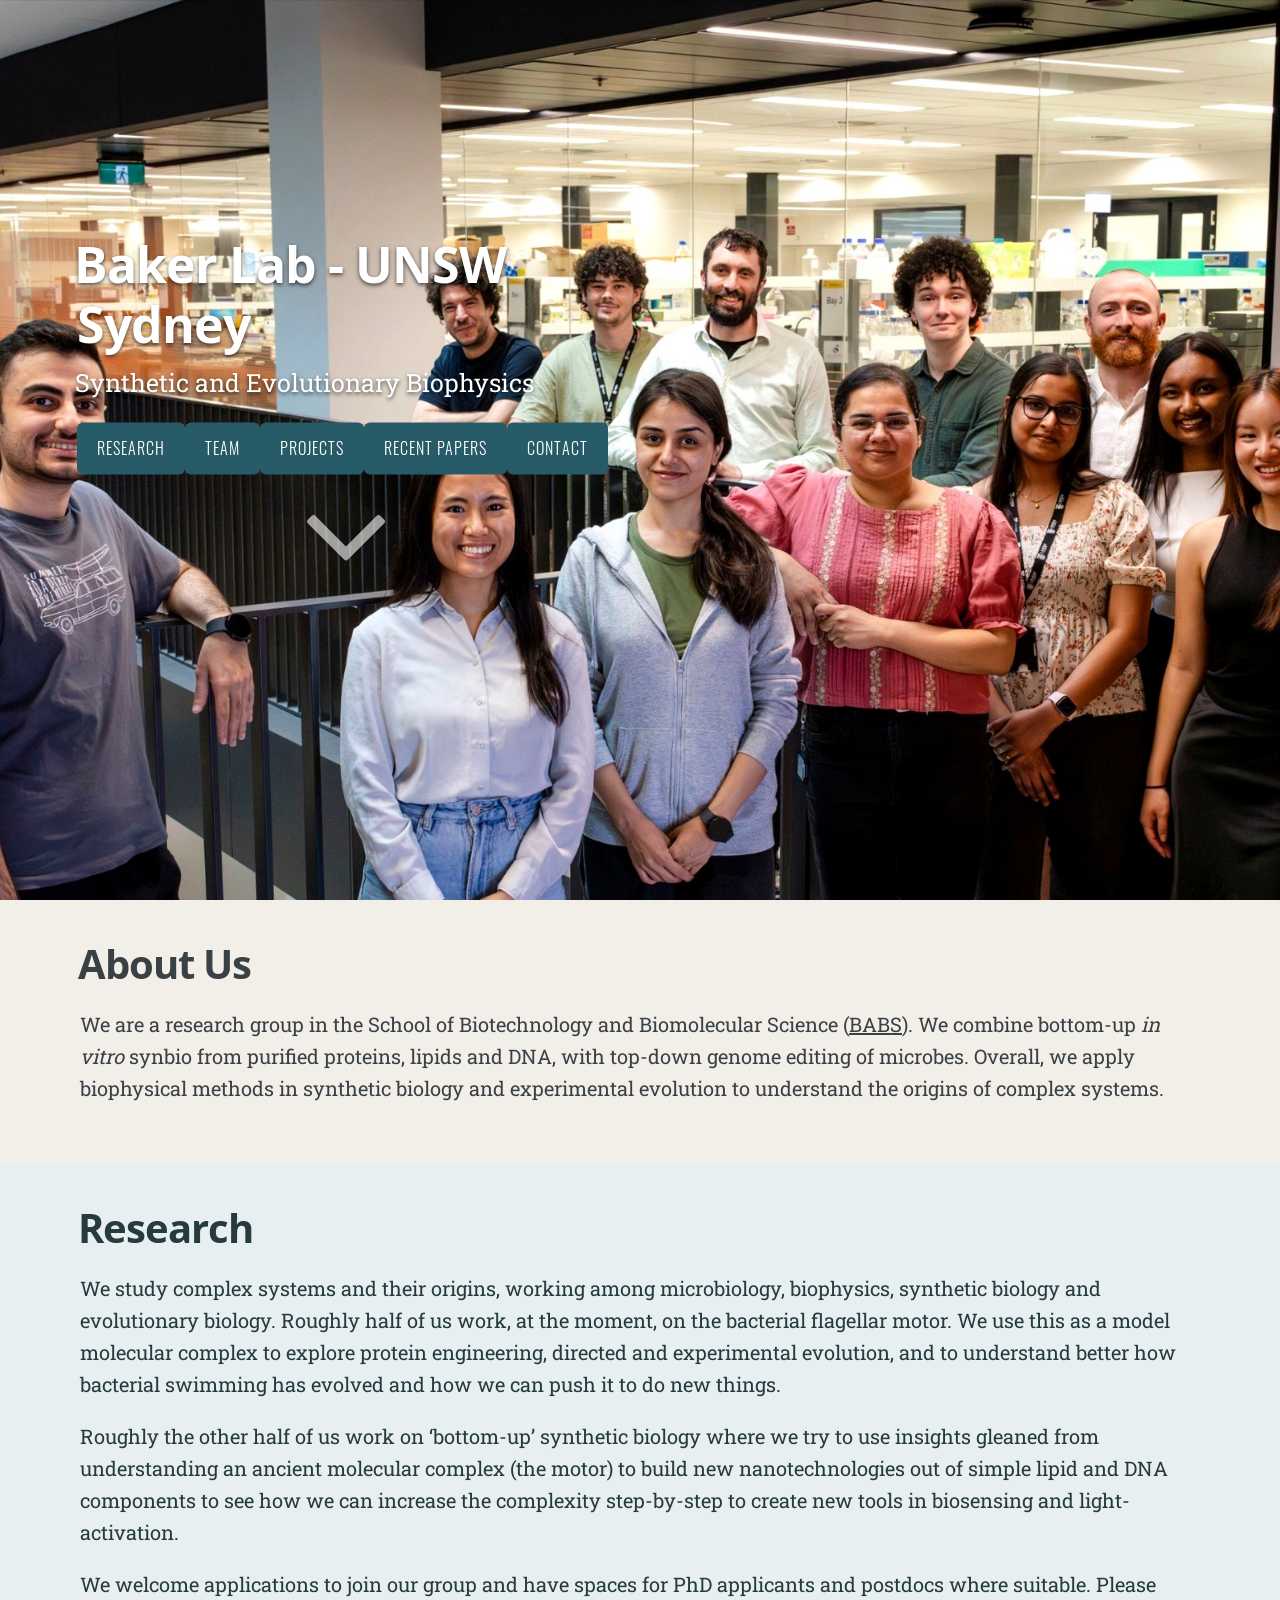
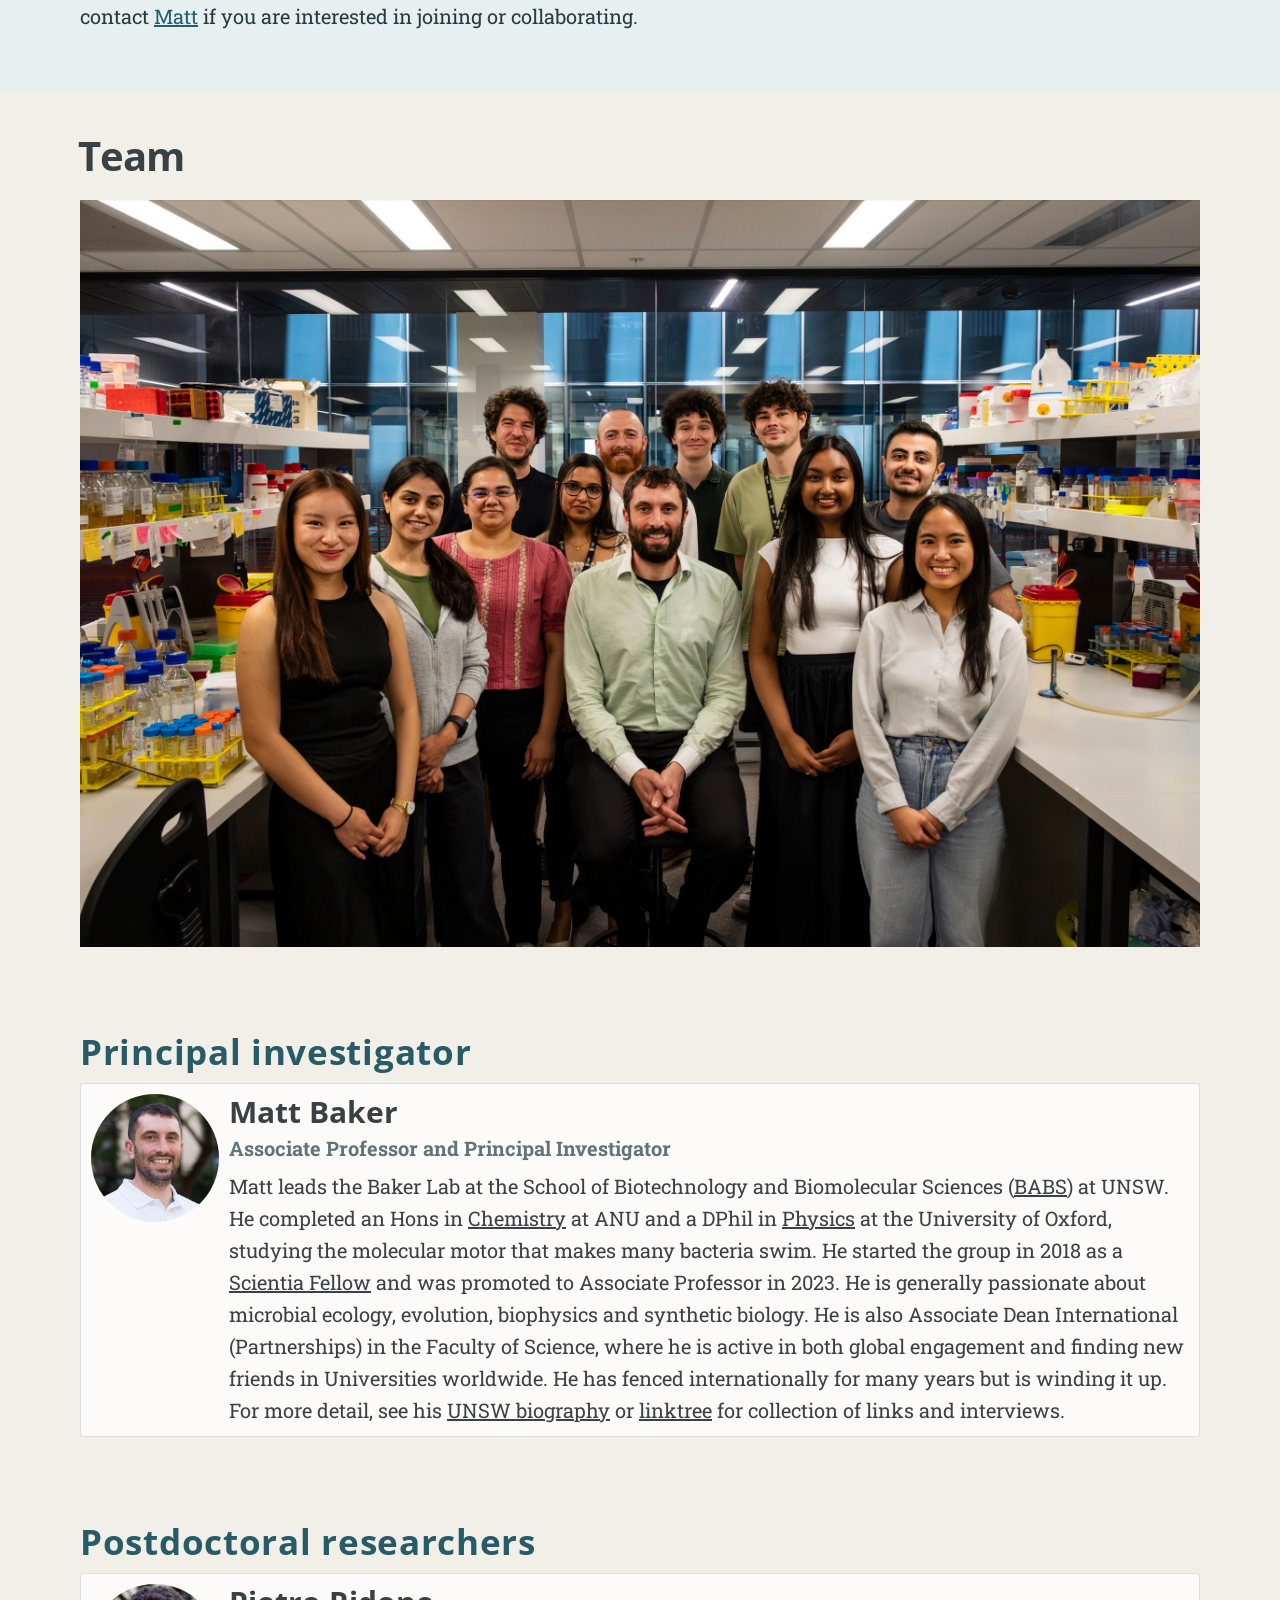
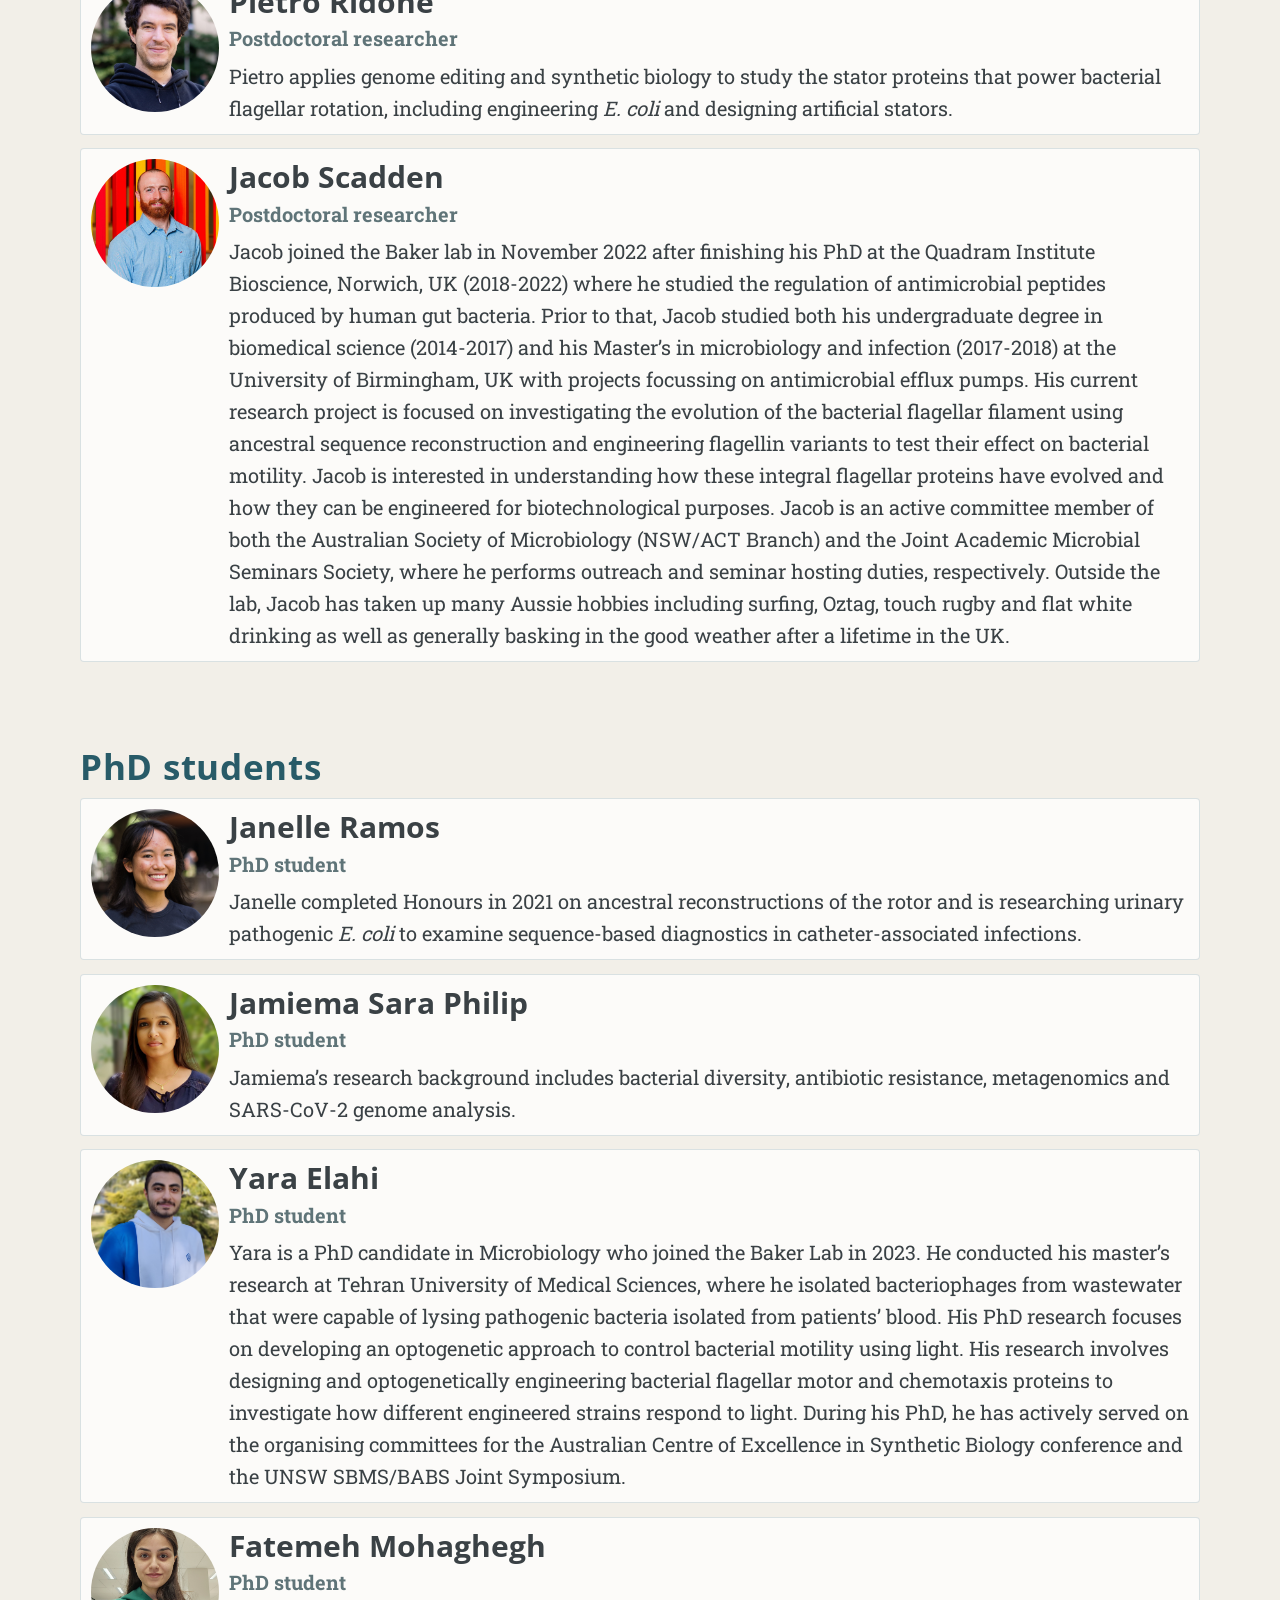
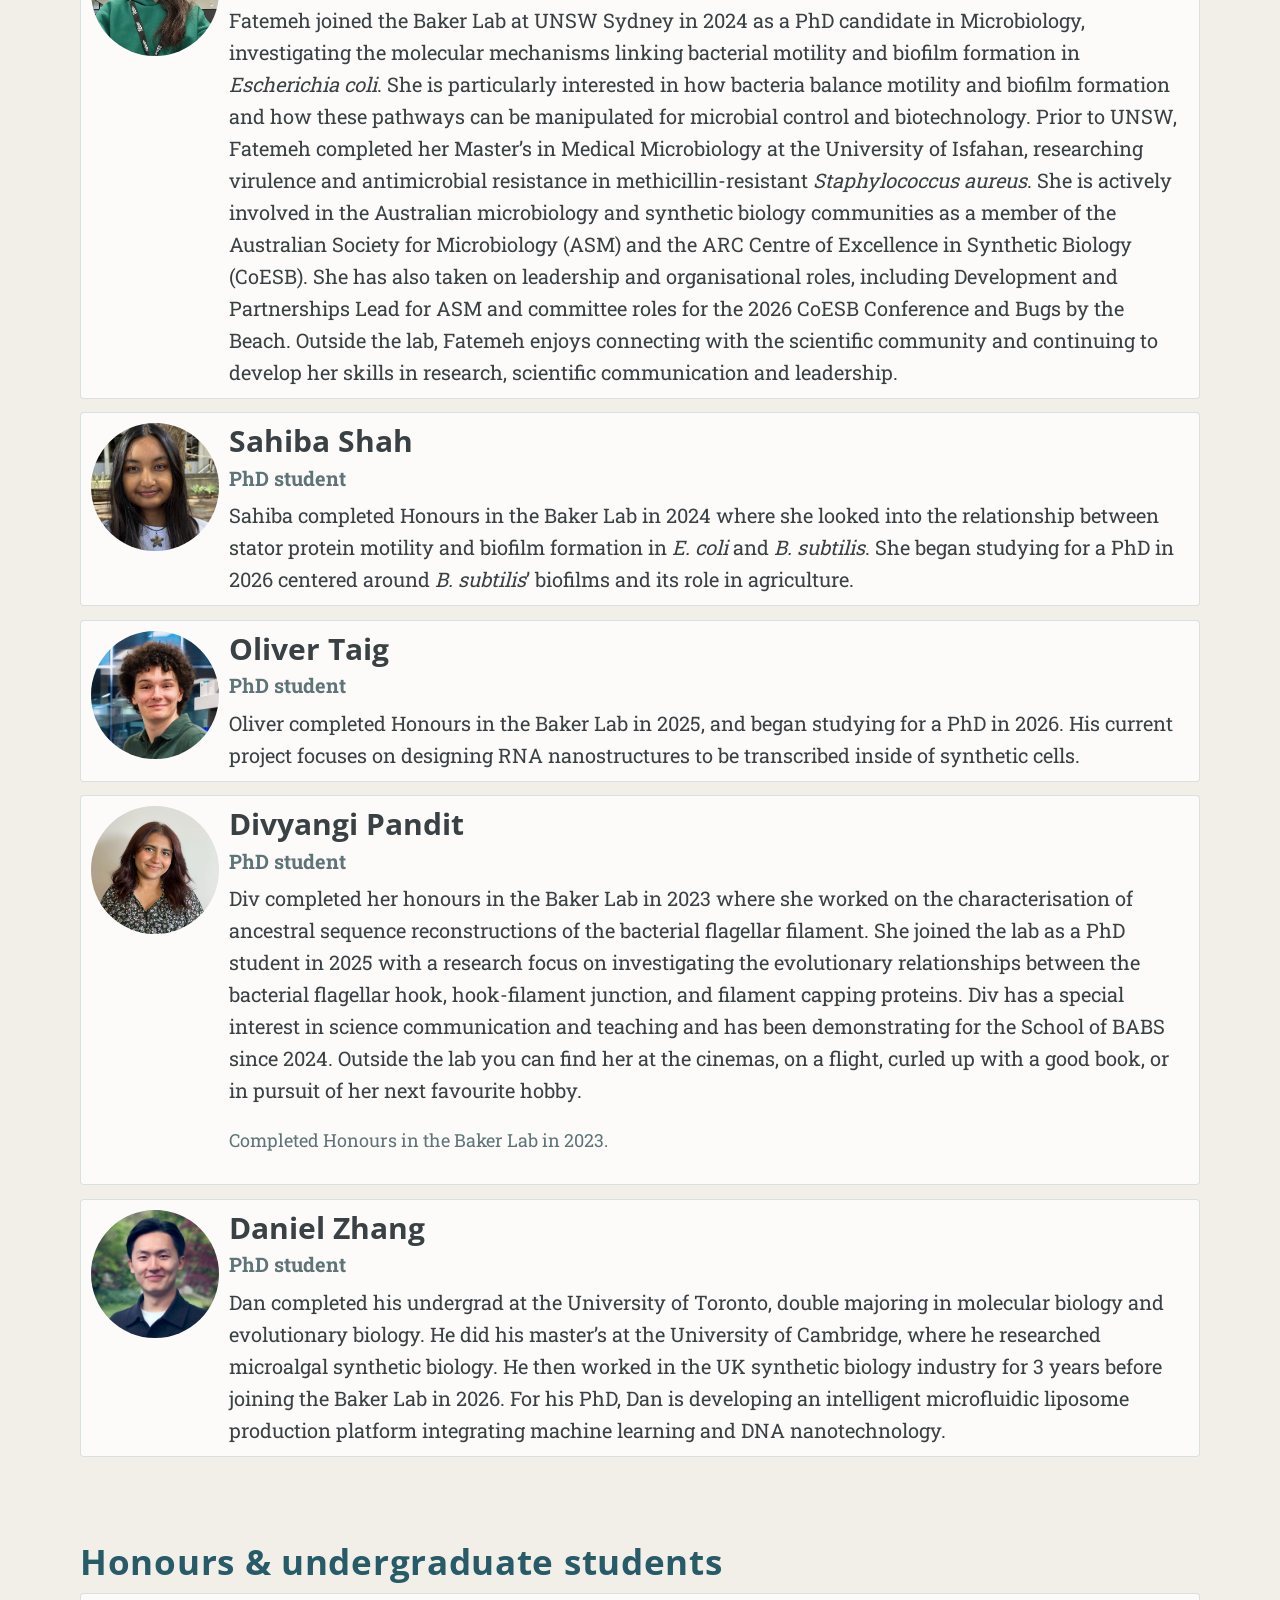
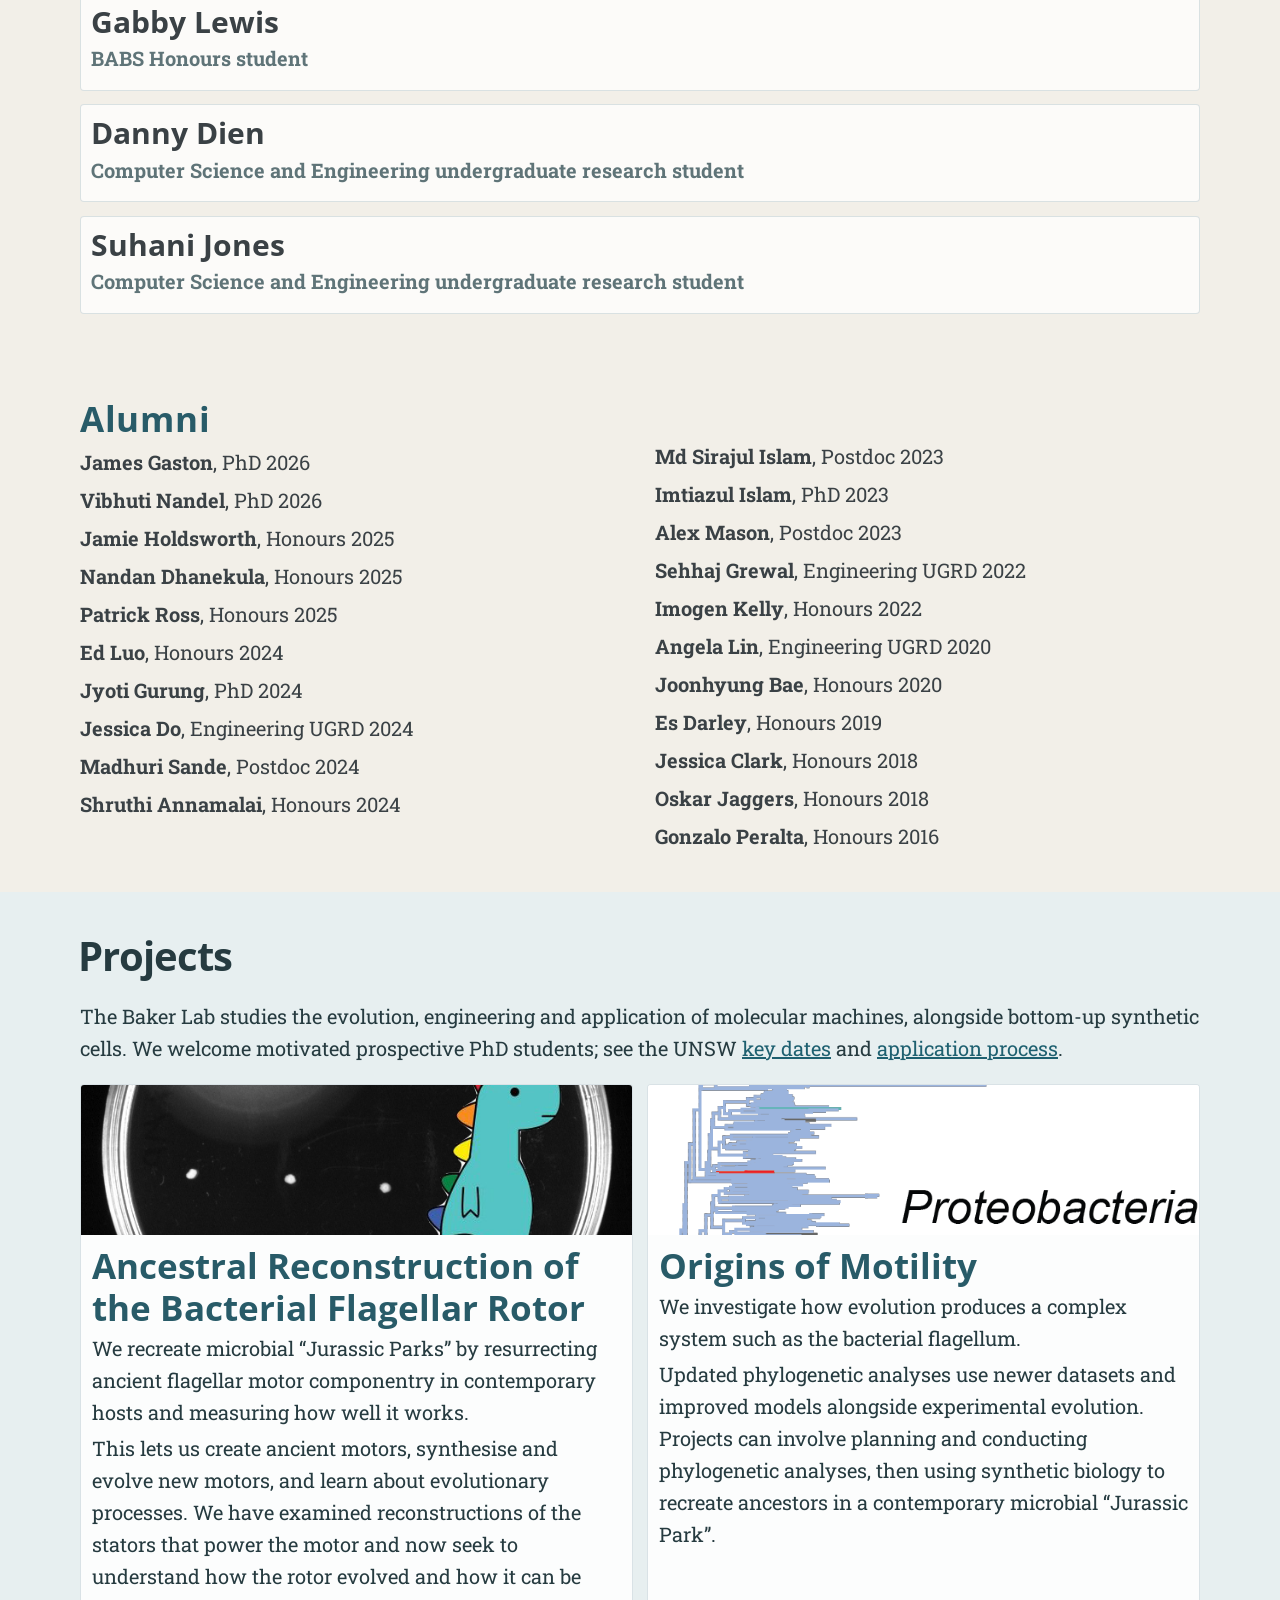
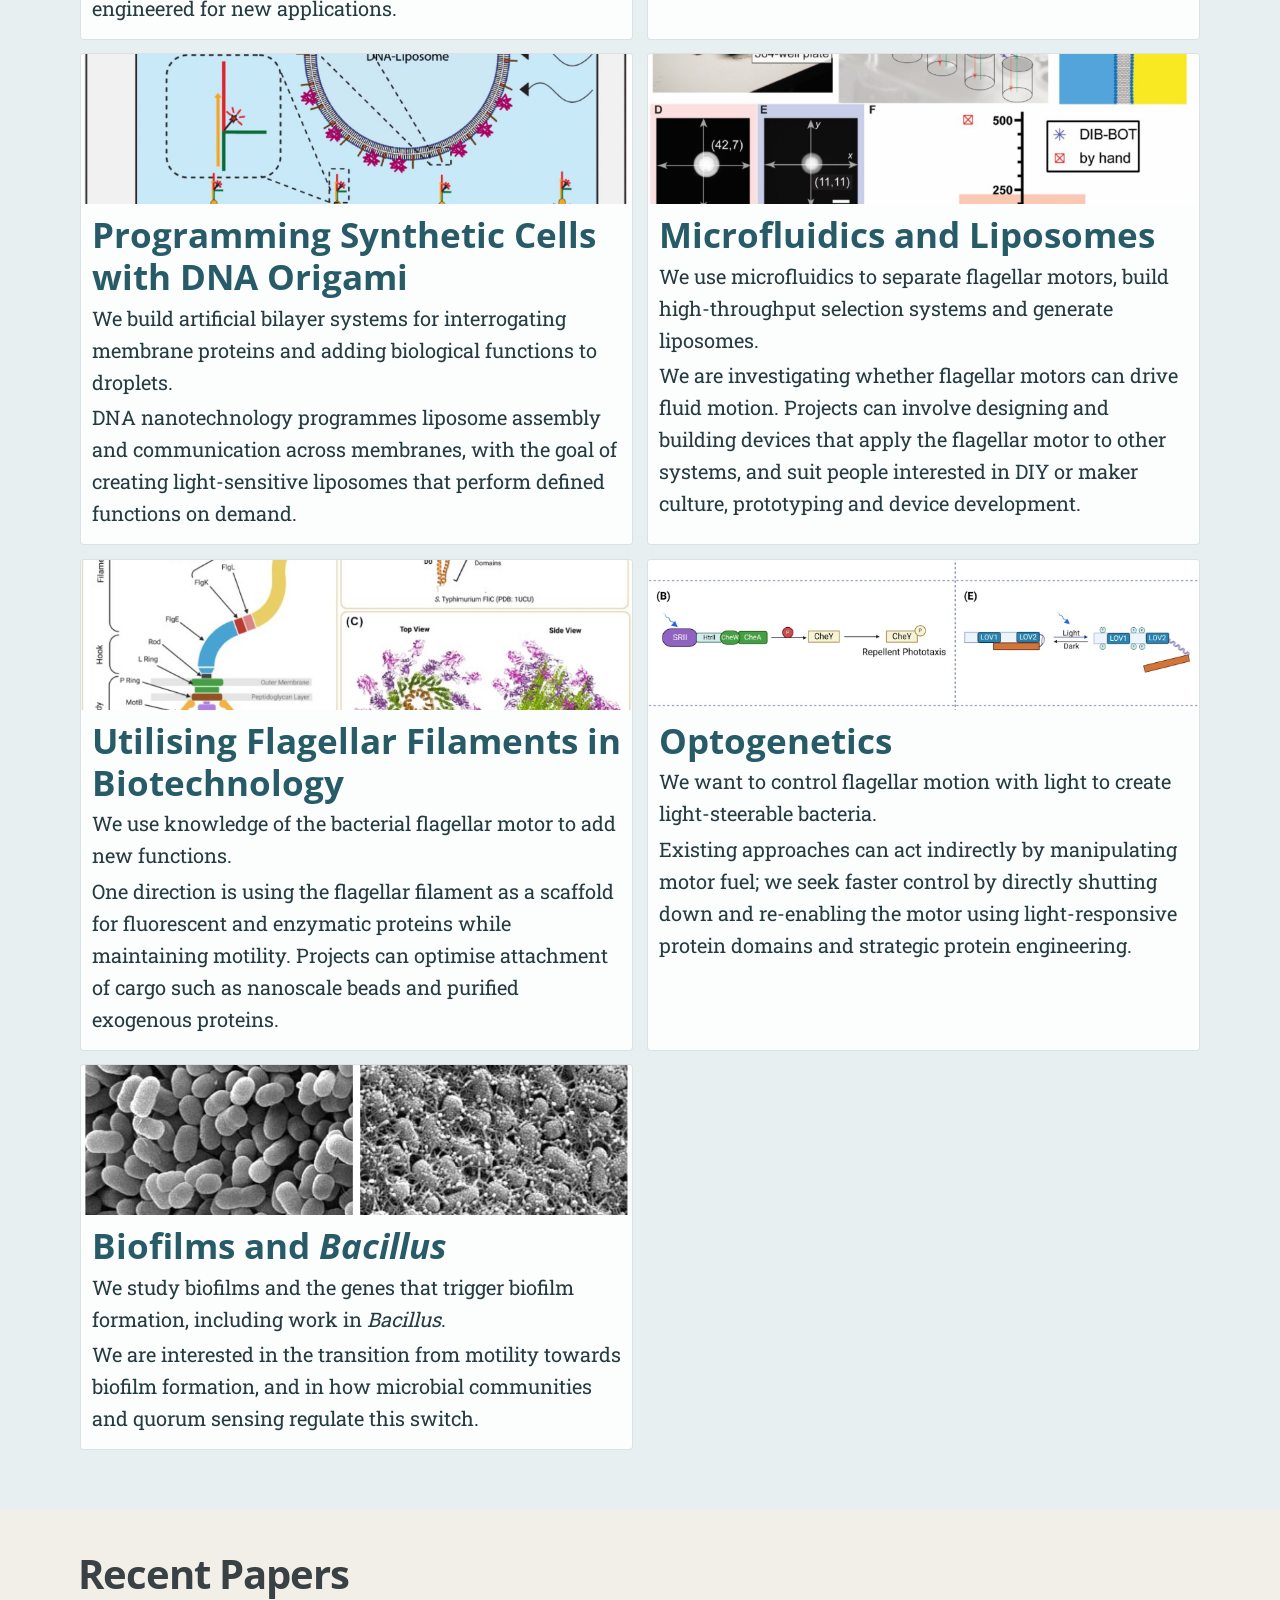
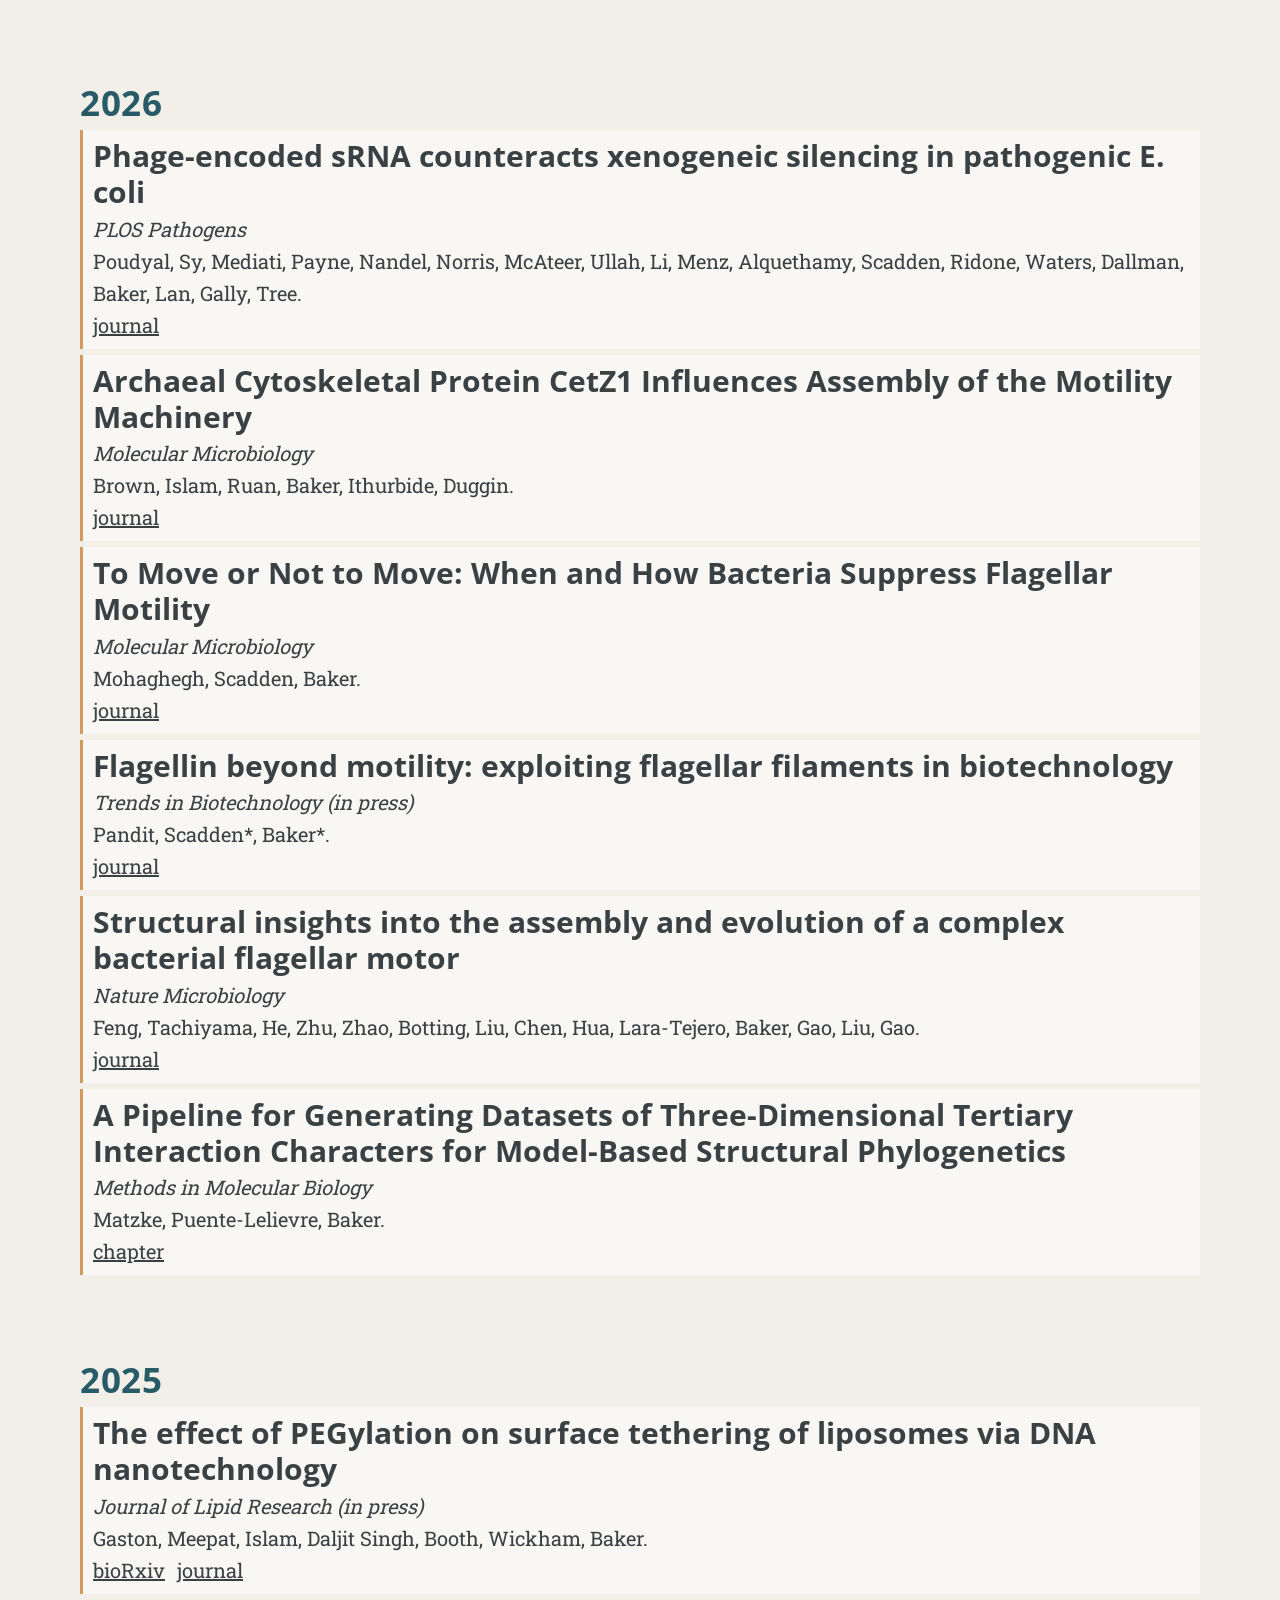
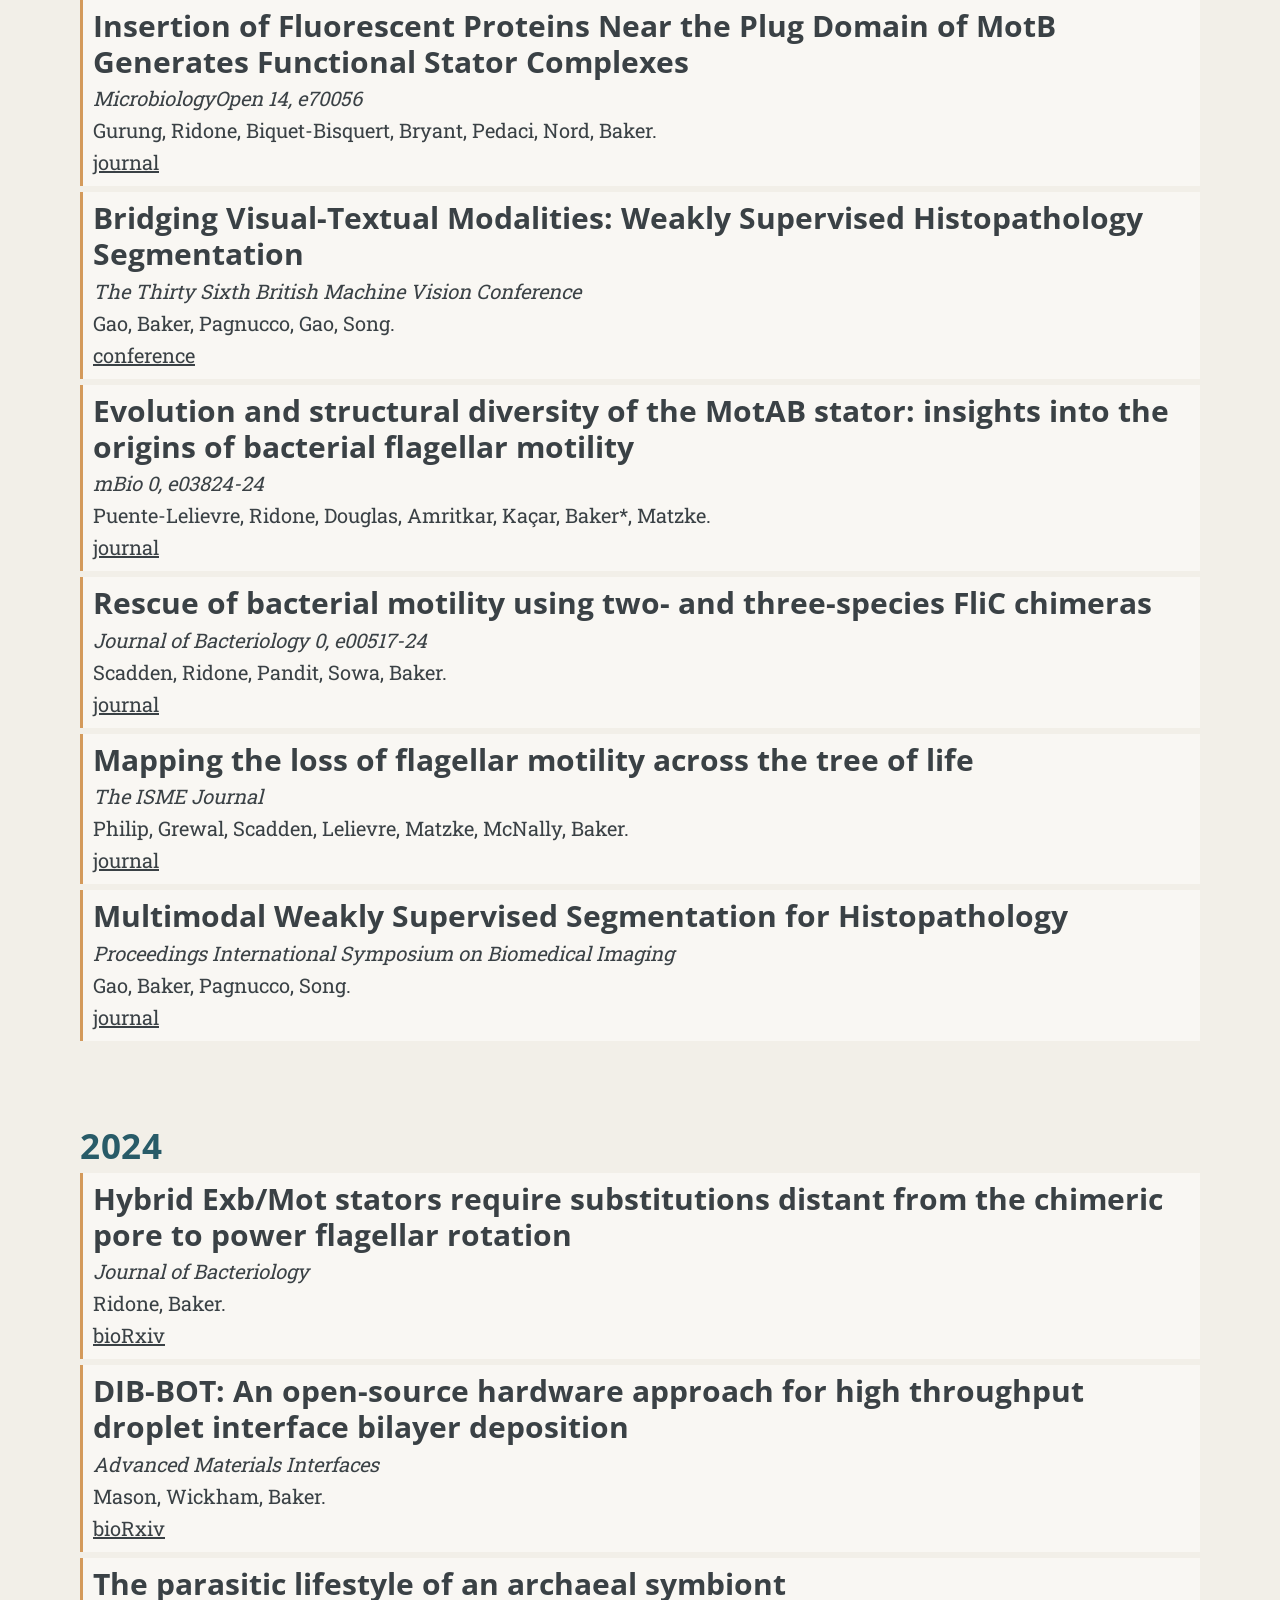
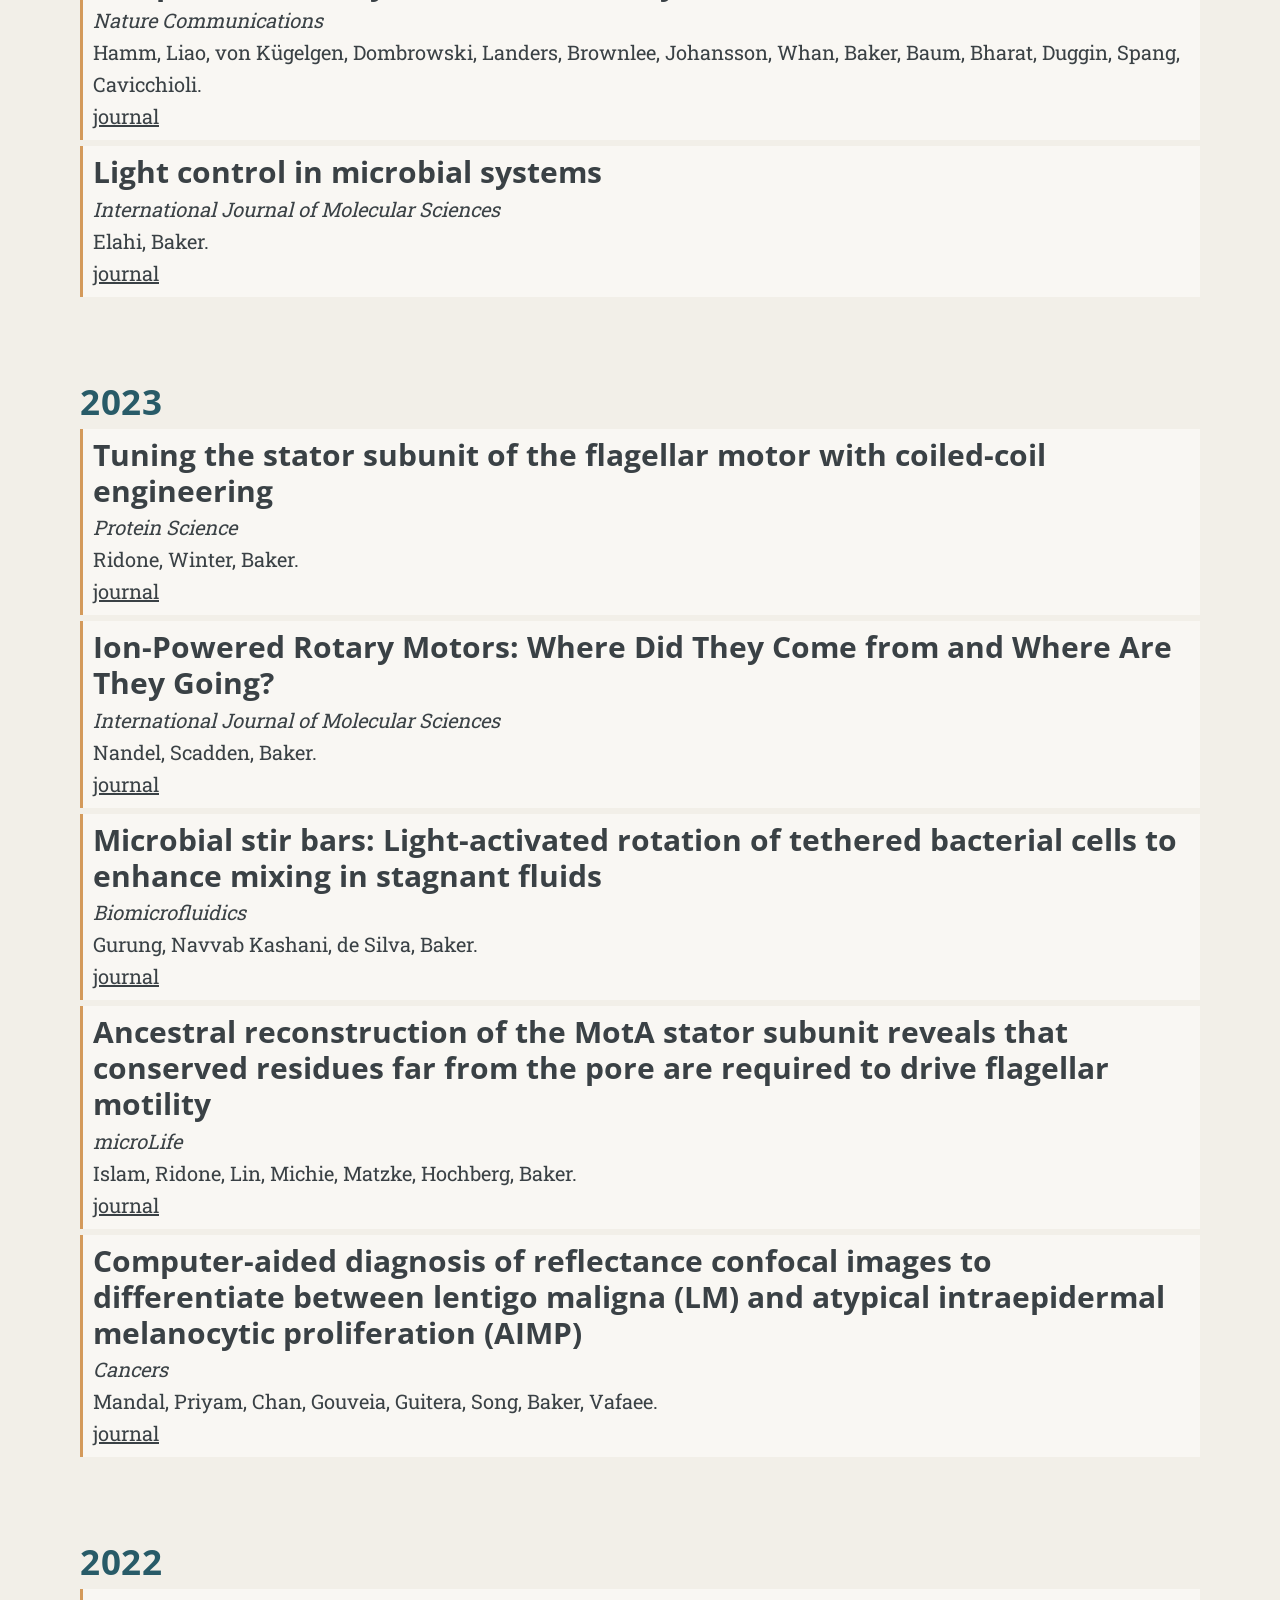
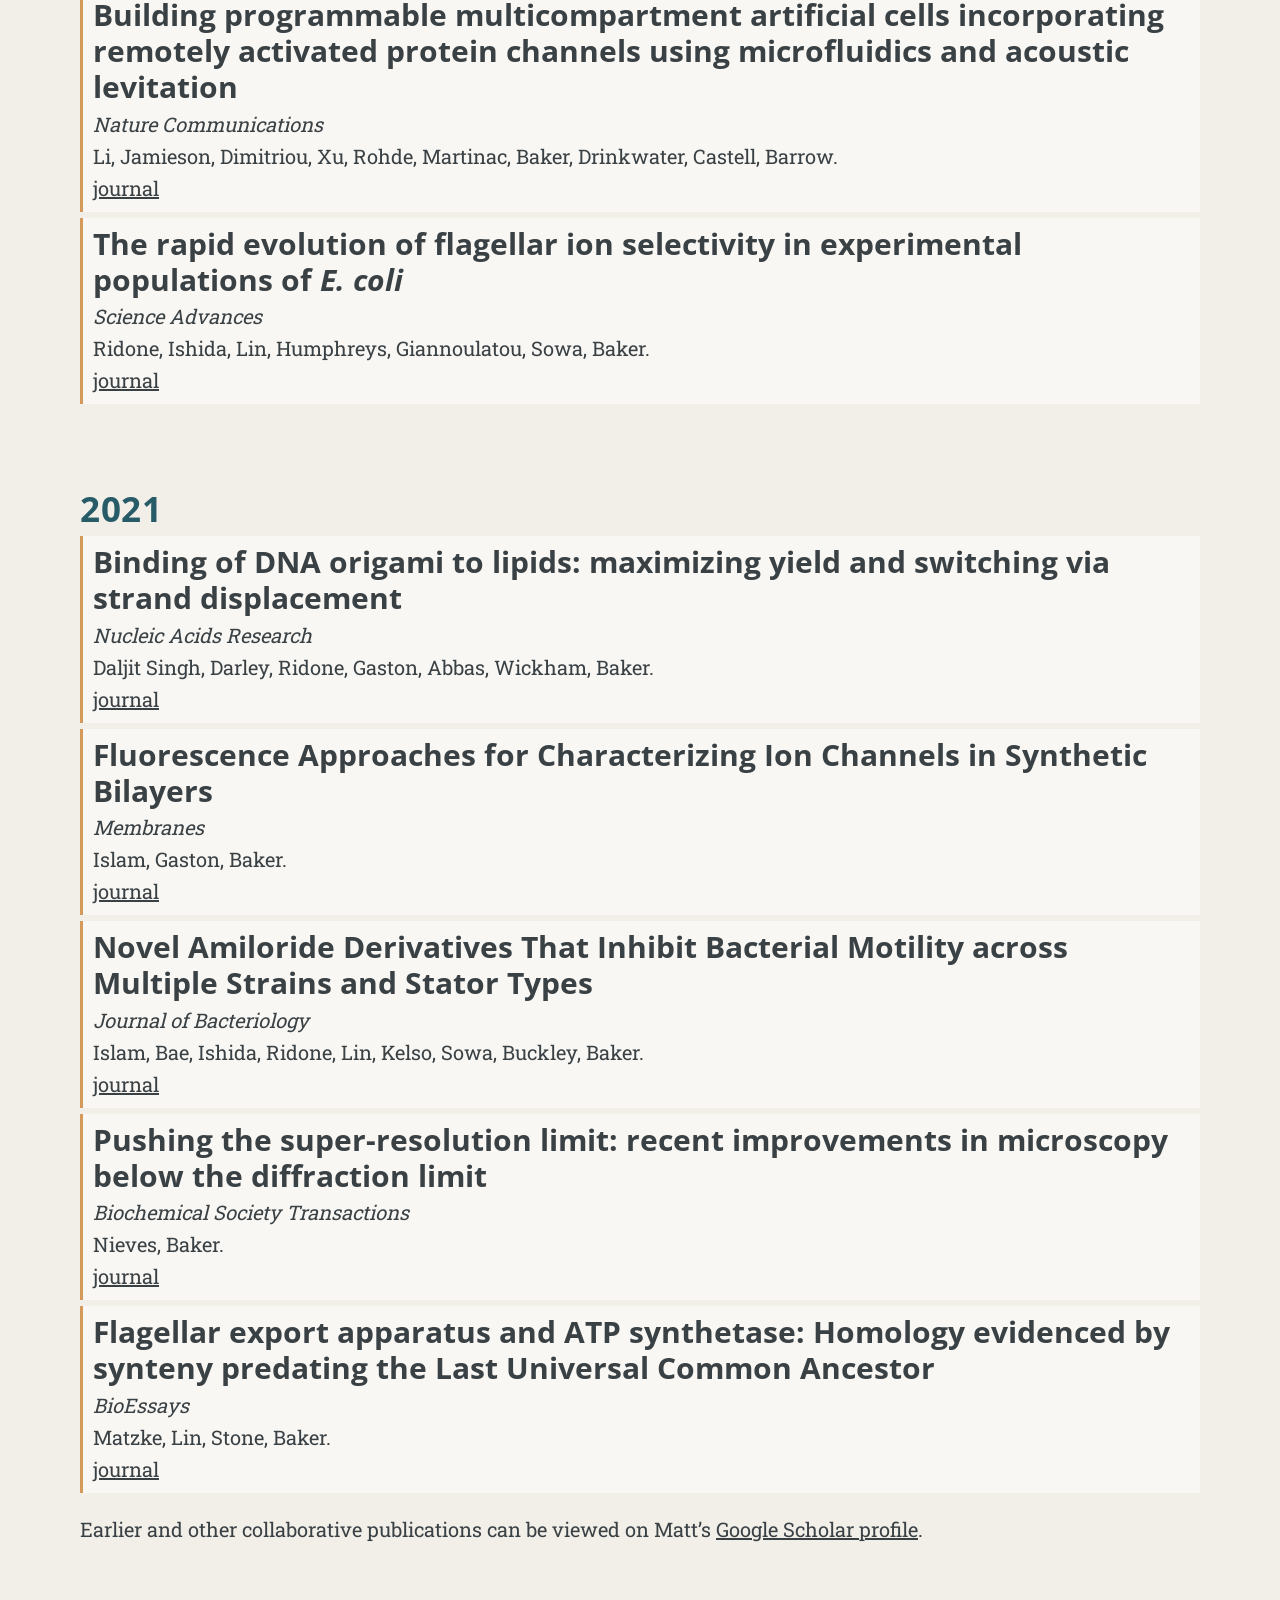
==== commit 868376e5: "Publish refreshed Baker Lab website" ====
--- a/index.html
+++ b/index.html
@@ -1,3 +1,3 @@
 <!doctype html><html><meta http-equiv=Content-Type content="text/html" charset=UTF-8><meta http-equiv=X-UA-Compatible content="IE=edge,chrome=1"><title>Baker Lab - UNSW Sydney</title><link rel="shortcut icon" href=https://bakerlabbabs.github.io/images/favicon.png type=image/png><meta name=description content="Synthetic and Evolutionary Biophysics at UNSW"><meta name=keywords content="flagellar motor evolutionary biology experimental evolution directed evolution biophysics DNA nanotechnology"><meta name=referrer content="no-referrer-when-downgrade"><meta name=HandheldFriendly content="True"><meta name=MobileOptimized content="320"><meta name=viewport content="width=device-width,initial-scale=1"><link rel=stylesheet href=https://bakerlabbabs.github.io/css/screen.css><link rel=stylesheet href=https://bakerlabbabs.github.io/css/fonts.css type=text/css><link rel=stylesheet href=https://bakerlabbabs.github.io/fork-awesome/css/fork-awesome.min.css type=text/css><meta property="og:url" content="https://bakerlabbabs.github.io/"><meta property="og:site_name" content="Baker Lab - UNSW Sydney"><meta property="og:title" content="Baker Lab - UNSW Sydney"><meta property="og:description" content="Synthetic and Evolutionary Biophysics at UNSW"><meta property="og:locale" content="en"><meta property="og:type" content="website"><meta property="og:image" content="https://bakerlabbabs.github.io/images/header-2026.jpg"><meta name=twitter:card content="summary_large_image"><meta name=twitter:image content="https://bakerlabbabs.github.io/images/header-2026.jpg"><meta name=twitter:title content="Baker Lab - UNSW Sydney"><meta name=twitter:description content="Synthetic and Evolutionary Biophysics at UNSW"><meta itemprop=name content="Baker Lab - UNSW Sydney"><meta itemprop=description content="Synthetic and Evolutionary Biophysics at UNSW"><meta itemprop=image content="https://bakerlabbabs.github.io/images/header-2026.jpg"><link rel=stylesheet href=./css/lab-overrides.css><link rel=apple-touch-icon sizes=180x180 href=https://bakerlabbabs.github.io/images/apple-touch-icon.png><link rel=icon type=image/png sizes=32x32 href=https://bakerlabbabs.github.io/images/favicon-32x32.png><link rel=icon type=image/png sizes=16x16 href=https://bakerlabbabs.github.io/images/favicon-16x16.png><link rel=stylesheet href=./css/lab-overrides.css><body><header id=site-head style=background-image:url(images/header-2026-web-optimized.jpg)><div class=vertical><div id=site-head-content class=inner><h1 class=blog-title>Baker Lab - UNSW Sydney</h1><h2 class=blog-description>Synthetic and Evolutionary Biophysics</h2><a class="btn site-menu" data-title-anchor=research>Research</a><a class="btn site-menu" data-title-anchor=team>Team</a><a class="btn site-menu" data-title-anchor=projects>Projects</a><a class="btn site-menu" data-title-anchor=recent-papers>Recent Papers</a><a class="btn site-menu" data-title-anchor=contact>Contact</a>
-<i id=header-arrow class="fa fa-angle-down" aria-hidden=true></i></div></div></header><main class=content role=main><div class=fixed-nav></div><div class=post-holder><article id=about-us class="post first"><header class=post-header><h2 class=post-title>About Us</h2></header><section class=post-content><p>We are a research group in the School of Biotechnology and Biomolecular Science (<a href=https://www.babs.unsw.edu.au/>BABS</a>). We combine bottom-up <em>in vitro</em> synbio from purified proteins, lipids and DNA, with top-down genome editing of microbes. Overall, we apply biophysical methods in synthetic biology and experimental evolution to understand the origins of complex systems.</p></section></article></div><div class=post-holder><article id=research class=post><header class=post-header><h2 class=post-title>Research</h2></header><section class=post-content><p>We study complex systems and their origins, working among microbiology, biophysics, synthetic biology and evolutionary biology. Roughly half of us work, at the moment, on the bacterial flagellar motor. We use this as a model molecular complex to explore protein engineering, directed and experimental evolution, and to understand better how bacterial swimming has evolved and how we can push it to do new things.</p><p>Roughly the other half of us work on &lsquo;bottom-up&rsquo; synthetic biology where we try to use insights gleaned from understanding an ancient molecular complex (the motor) to build new nanotechnologies out of simple lipid and DNA components to see how we can increase the complexity step-by-step to create new tools in biosensing and light-activation.</p><p>We welcome applications to join our group and have spaces for PhD applicants and postdocs where suitable. Please contact <a href=https://www.babs.unsw.edu.au/matthew-baker>Matt</a> if you are interested in joining or collaborating.</p></section></article></div><div class=post-holder><article id=team class=post><header class=post-header><h2 class=post-title>Team</h2></header><section class=post-content><p><img src=images/team-2026.jpg alt="Baker Lab group in the laboratory"></p><h3>Principal investigator</h3><div class=member-grid><article class=member-card><img src=./images/Matt.jpg alt="Portrait of Matt Baker" loading=lazy><div><h4>Matt Baker</h4><p class=member-role>Associate Professor and Principal Investigator</p><div class=member-bio>Matt leads the Baker Lab at the School of Biotechnology and Biomolecular Sciences (<a href=https://www.babs.unsw.edu.au>BABS</a>) at UNSW. He completed an Hons in <a href=https://chemistry.anu.edu.au/>Chemistry</a> at ANU and a DPhil in <a href=https://www.physics.ox.ac.uk/>Physics</a> at the University of Oxford, studying the molecular motor that makes many bacteria swim. He started the group in 2018 as a <a href=https://research.unsw.edu.au/scientia-program>Scientia Fellow</a> and was promoted to Associate Professor in 2023. He is generally passionate about microbial ecology, evolution, biophysics and synthetic biology. He is also Associate Dean International (Partnerships) in the Faculty of Science, where he is active in both global engagement and finding new friends in Universities worldwide. He has fenced internationally for many years but is winding it up. For more detail, see his <a href=https://www.babs.unsw.edu.au/matthew-baker>UNSW biography</a> or <a href=http://linktr.ee/phatmattbaker>linktree</a> for collection of links and interviews.</div></div></article></div><h3>Postdoctoral researchers</h3><div class=member-grid><article class=member-card><img src=./images/Pietro.jpg alt="Portrait of Pietro Ridone" loading=lazy><div><h4>Pietro Ridone</h4><p class=member-role>Postdoctoral researcher</p><div class=member-bio>Pietro applies genome editing and synthetic biology to study the stator proteins that power bacterial flagellar rotation, including engineering <em>E. coli</em> and designing artificial stators.</div></div></article><article class=member-card><img src=./images/Jacob.jpg alt="Portrait of Jacob Scadden" loading=lazy><div><h4>Jacob Scadden</h4><p class=member-role>Postdoctoral researcher</p><div class=member-bio>Jacob joined the Baker lab in November 2022 after finishing his PhD at the Quadram Institute Bioscience, Norwich, UK (2018-2022) where he studied the regulation of antimicrobial peptides produced by human gut bacteria. Prior to that, Jacob studied both his undergraduate degree in biomedical science (2014-2017) and his Master’s in microbiology and infection (2017-2018) at the University of Birmingham, UK with projects focussing on antimicrobial efflux pumps. His current research project is focused on investigating the evolution of the bacterial flagellar filament using ancestral sequence reconstruction and engineering flagellin variants to test their effect on bacterial motility. Jacob is interested in understanding how these integral flagellar proteins have evolved and how they can be engineered for biotechnological purposes. Jacob is an active committee member of both the Australian Society of Microbiology (NSW/ACT Branch) and the Joint Academic Microbial Seminars Society, where he performs outreach and seminar hosting duties, respectively. Outside the lab, Jacob has taken up many Aussie hobbies including surfing, Oztag, touch rugby and flat white drinking as well as generally basking in the good weather after a lifetime in the UK.</div></div></article></div><h3>PhD students</h3><div class=member-grid><article class=member-card><img src=./images/Janelle.jpg alt="Portrait of Janelle Ramos" loading=lazy><div><h4>Janelle Ramos</h4><p class=member-role>PhD student</p><div class=member-bio>Janelle completed Honours in 2021 on ancestral reconstructions of the rotor and is researching urinary pathogenic <em>E. coli</em> to examine sequence-based diagnostics in catheter-associated infections.</div></div></article><article class=member-card><img src=./images/Jamiema.jpg alt="Portrait of Jamiema Sara Philip" loading=lazy><div><h4>Jamiema Sara Philip</h4><p class=member-role>PhD student</p><div class=member-bio>Jamiema’s research background includes bacterial diversity, antibiotic resistance, metagenomics and SARS-CoV-2 genome analysis.</div></div></article><article class=member-card><img src=./images/Yara.jpg alt="Portrait of Yara Elahi" loading=lazy><div><h4>Yara Elahi</h4><p class=member-role>PhD student</p><div class=member-bio>Yara is a PhD candidate in Microbiology who joined the Baker Lab in 2023. He conducted his master’s research at Tehran University of Medical Sciences, where he isolated bacteriophages from wastewater that were capable of lysing pathogenic bacteria isolated from patients’ blood. His PhD research focuses on developing an optogenetic approach to control bacterial motility using light. His research involves designing and optogenetically engineering bacterial flagellar motor and chemotaxis proteins to investigate how different engineered strains respond to light. During his PhD, he has actively served on the organising committees for the Australian Centre of Excellence in Synthetic Biology conference and the UNSW SBMS/BABS Joint Symposium.</div></div></article><article class=member-card><img src=./images/Fatemeh.jpg alt="Portrait of Fatemeh Mohaghegh" loading=lazy><div><h4>Fatemeh Mohaghegh</h4><p class=member-role>PhD student</p><div class=member-bio>Fatemeh joined the Baker Lab at UNSW Sydney in 2024 as a PhD candidate in Microbiology, investigating the molecular mechanisms linking bacterial motility and biofilm formation in <em>Escherichia coli</em>. She is particularly interested in how bacteria balance motility and biofilm formation and how these pathways can be manipulated for microbial control and biotechnology. Prior to UNSW, Fatemeh completed her Master’s in Medical Microbiology at the University of Isfahan, researching virulence and antimicrobial resistance in methicillin-resistant <em>Staphylococcus aureus</em>. She is actively involved in the Australian microbiology and synthetic biology communities as a member of the Australian Society for Microbiology (ASM) and the ARC Centre of Excellence in Synthetic Biology (CoESB). She has also taken on leadership and organisational roles, including Development and Partnerships Lead for ASM and committee roles for the 2026 CoESB Conference and Bugs by the Beach. Outside the lab, Fatemeh enjoys connecting with the scientific community and continuing to develop her skills in research, scientific communication and leadership.</div></div></article><article class=member-card><img src=./images/Sahiba.jpg alt="Portrait of Sahiba Shah" loading=lazy><div><h4>Sahiba Shah</h4><p class=member-role>PhD student</p><div class=member-bio>Sahiba completed Honours in the Baker Lab in 2024 where she looked into the relationship between stator protein motility and biofilm formation in <em>E. coli</em> and <em>B. subtilis</em>. She began studying for a PhD in 2026 centered around <em>B. subtilis</em>’ biofilms and its role in agriculture.</div></div></article><article class=member-card><img src=./images/Oliver.jpg alt="Portrait of Oliver Taig" loading=lazy><div><h4>Oliver Taig</h4><p class=member-role>PhD student</p><div class=member-bio>Oliver completed Honours in the Baker Lab in 2025, and began studying for a PhD in 2026. His current project focuses on designing RNA nanostructures to be transcribed inside of synthetic cells.</div></div></article><article class=member-card><img src=./images/Divyangi.jpg alt="Portrait of Divyangi Pandit" loading=lazy><div><h4>Divyangi Pandit</h4><p class=member-role>PhD student</p><div class=member-bio>Div completed her honours in the Baker Lab in 2023 where she worked on the characterisation of ancestral sequence reconstructions of the bacterial flagellar filament. She joined the lab as a PhD student in 2025 with a research focus on investigating the evolutionary relationships between the bacterial flagellar hook, hook-filament junction, and filament capping proteins. Div has a special interest in science communication and teaching and has been demonstrating for the School of BABS since 2024. Outside the lab you can find her at the cinemas, on a flight, curled up with a good book, or in pursuit of her next favourite hobby.</div><p class=member-note>Completed Honours in the Baker Lab in 2023.</p></div></article><article class=member-card><img src=./images/Daniel.jpg alt="Portrait of Daniel Zhang" loading=lazy><div><h4>Daniel Zhang</h4><p class=member-role>PhD student</p><div class=member-bio>Dan completed his undergrad at the University of Toronto, double majoring in molecular biology and evolutionary biology. He did his master’s at the University of Cambridge, where he researched microalgal synthetic biology. He then worked in the UK synthetic biology industry for 3 years before joining the Baker Lab in 2026. For his PhD, Dan is developing an intelligent microfluidic liposome production platform integrating machine learning and DNA nanotechnology.</div></div></article></div><h3>Honours & undergraduate students</h3><div class=member-grid><article class=member-card><div><h4>Gabby Lewis</h4><p class=member-role>BABS Honours student</p></div></article><article class=member-card><div><h4>Danny Dien</h4><p class=member-role>Computer Science and Engineering undergraduate research student</p></div></article><article class=member-card><div><h4>Suhani Jones</h4><p class=member-role>Computer Science and Engineering undergraduate research student</p></div></article></div><h3>Alumni</h3><div class=alumni-list><p><strong>James Gaston</strong>, PhD 2026</p><p><strong>Vibhuti Nandel</strong>, PhD 2026</p><p><strong>Jamie Holdsworth</strong>, Honours 2025</p><p><strong>Nandan Dhanekula</strong>, Honours 2025</p><p><strong>Patrick Ross</strong>, Honours 2025</p><p><strong>Ed Luo</strong>, Honours 2024</p><p><strong>Jyoti Gurung</strong>, PhD 2024</p><p><strong>Jessica Do</strong>, Engineering UGRD 2024</p><p><strong>Madhuri Sande</strong>, Postdoc 2024</p><p><strong>Shruthi Annamalai</strong>, Honours 2024</p><p><strong>Md Sirajul Islam</strong>, Postdoc 2023</p><p><strong>Imtiazul Islam</strong>, PhD 2023</p><p><strong>Alex Mason</strong>, Postdoc 2023</p><p><strong>Sehhaj Grewal</strong>, Engineering UGRD 2022</p><p><strong>Imogen Kelly</strong>, Honours 2022</p><p><strong>Angela Lin</strong>, Engineering UGRD 2020</p><p><strong>Joonhyung Bae</strong>, Honours 2020</p><p><strong>Es Darley</strong>, Honours 2019</p><p><strong>Jessica Clark</strong>, Honours 2018</p><p><strong>Oskar Jaggers</strong>, Honours 2018</p><p><strong>Gonzalo Peralta</strong>, Honours 2016</p></div></section></article></div><div class=post-holder><article id=projects class=post><header class=post-header><h2 class=post-title>Projects</h2></header><section class=post-content><p>The Baker Lab studies the evolution, engineering and application of molecular machines, alongside bottom-up synthetic cells. We welcome motivated prospective PhD students; see the UNSW <a href=https://research.unsw.edu.au/key-dates>key dates</a> and <a href=https://research.unsw.edu.au/how-apply>application process</a>.</p><div class=project-grid><article class=project-card><img src=./images/dinoplate.jpg alt loading=lazy><div><h3>Ancestral Reconstruction of the Bacterial Flagellar Rotor</h3><p class=project-summary>We recreate microbial “Jurassic Parks” by resurrecting ancient flagellar motor componentry in contemporary hosts and measuring how well it works.</p><p>This lets us create ancient motors, synthesise and evolve new motors, and learn about evolutionary processes. We have examined reconstructions of the stators that power the motor and now seek to understand how the rotor evolved and how it can be engineered for new applications.</p></div></article><article class=project-card><img src=./images/motbphylo.jpg alt loading=lazy><div><h3>Origins of Motility</h3><p class=project-summary>We investigate how evolution produces a complex system such as the bacterial flagellum.</p><p>Updated phylogenetic analyses use newer datasets and improved models alongside experimental evolution. Projects can involve planning and conducting phylogenetic analyses, then using synthetic biology to recreate ancestors in a contemporary microbial “Jurassic Park”.</p></div></article><article class=project-card><img src=./images/publication-pegylation.jpg alt loading=lazy><div><h3>Programming Synthetic Cells with DNA Origami</h3><p class=project-summary>We build artificial bilayer systems for interrogating membrane proteins and adding biological functions to droplets.</p><p>DNA nanotechnology programmes liposome assembly and communication across membranes, with the goal of creating light-sensitive liposomes that perform defined functions on demand.</p></div></article><article class=project-card><img src=./images/publication-dib-bot.jpg alt loading=lazy><div><h3>Microfluidics and Liposomes</h3><p class=project-summary>We use microfluidics to separate flagellar motors, build high-throughput selection systems and generate liposomes.</p><p>We are investigating whether flagellar motors can drive fluid motion. Projects can involve designing and building devices that apply the flagellar motor to other systems, and suit people interested in DIY or maker culture, prototyping and device development.</p></div></article><article class=project-card><img src=./images/publication-flagellin.jpg alt loading=lazy><div><h3>Utilising Flagellar Filaments in Biotechnology</h3><p class=project-summary>We use knowledge of the bacterial flagellar motor to add new functions.</p><p>One direction is using the flagellar filament as a scaffold for fluorescent and enzymatic proteins while maintaining motility. Projects can optimise attachment of cargo such as nanoscale beads and purified exogenous proteins.</p></div></article><article class=project-card><img src=./images/publication-light-control.jpg alt loading=lazy><div><h3>Optogenetics</h3><p class=project-summary>We want to control flagellar motion with light to create light-steerable bacteria.</p><p>Existing approaches can act indirectly by manipulating motor fuel; we seek faster control by directly shutting down and re-enabling the motor using light-responsive protein domains and strategic protein engineering.</p></div></article><article class=project-card><img src=./images/biofilm-public-domain.jpg alt loading=lazy><div><h3>Biofilms and <em>Bacillus</em></h3><p class=project-summary>We study biofilms and the genes that trigger biofilm formation, including work in <em>Bacillus</em>.</p><p>We are interested in the transition from motility towards biofilm formation, and in how microbial communities and quorum sensing regulate this switch.</p></div></article></div></section></article></div><div class=post-holder><article id=recent-papers class=post><header class=post-header><h2 class=post-title>Recent Papers</h2></header><section class=post-content><h3>2026</h3><article class=publication><h4>To Move or Not to Move: When and How Bacteria Suppress Flagellar Motility</h4><p><em>Molecular Microbiology</em><br>Mohaghegh, Scadden, Baker.<br><a href=https://doi.org/10.1111/mmi.70085>journal</a></p></article><article class=publication><h4>Flagellin beyond motility: exploiting flagellar filaments in biotechnology</h4><p><em>Trends in Biotechnology (in press)</em><br>Pandit, Scadden*, Baker*.<br><a href=https://doi.org/10.1016/j.tibtech.2026.05.007>journal</a></p></article><article class=publication><h4>Structural insights into the assembly and evolution of a complex bacterial flagellar motor</h4><p><em>Nature Microbiology</em><br>Feng, Tachiyama, He, Zhu, Zhao, Botting, Liu, Chen, Hua, Lara-Tejero, Baker, Gao, Liu, Gao.<br><a href=https://doi.org/10.1038/s41564-025-02248-5>journal</a></p></article><h3>2025</h3><article class=publication><h4>The effect of PEGylation on surface tethering of liposomes via DNA nanotechnology</h4><p><em>Journal of Lipid Research (in press)</em><br>Gaston, Meepat, Islam, Daljit Singh, Booth, Wickham, Baker.<br><a href=https://doi.org/10.1101/2025.07.07.663613>bioRxiv</a> <a href=https://doi.org/10.1016/j.jlr.2025.100940>journal</a></p></article><article class=publication><h4>Insertion of Fluorescent Proteins Near the Plug Domain of MotB Generates Functional Stator Complexes</h4><p><em>MicrobiologyOpen 14, e70056</em><br>Gurung, Ridone, Biquet-Bisquert, Bryant, Pedaci, Nord, Baker.<br><a href=https://doi.org/10.1002/mbo3.70056>journal</a></p></article><article class=publication><h4>Bridging Visual-Textual Modalities: Weakly Supervised Histopathology Segmentation</h4><p><em>The Thirty Sixth British Machine Vision Conference</em><br>Gao, Baker, Pagnucco, Gao, Song.<br><a href=https://bmvc2025.bmva.org/>conference</a></p></article><article class=publication><h4>Evolution and structural diversity of the MotAB stator: insights into the origins of bacterial flagellar motility</h4><p><em>mBio 0, e03824-24</em><br>Puente-Lelievre, Ridone, Douglas, Amritkar, Kaçar, Baker*, Matzke.<br><a href=https://doi.org/10.1128/mbio.03824-24>journal</a></p></article><article class=publication><h4>Rescue of bacterial motility using two- and three-species FliC chimeras</h4><p><em>Journal of Bacteriology 0, e00517-24</em><br>Scadden, Ridone, Pandit, Sowa, Baker.<br><a href=https://doi.org/10.1128/jb.00517-24>journal</a></p></article><article class=publication><h4>Mapping the loss of flagellar motility across the tree of life</h4><p><em>The ISME Journal</em><br>Philip, Grewal, Scadden, Lelievre, Matzke, McNally, Baker.<br><a href=https://doi.org/10.1093/ismejo/wraf111>journal</a></p></article><article class=publication><h4>Multimodal Weakly Supervised Segmentation for Histopathology</h4><p><em>Proceedings International Symposium on Biomedical Imaging</em><br>Gao, Baker, Pagnucco, Song.<br><a href=https://doi.org/10.1109/ISBI60581.2025.10980775>journal</a></p></article><h3>2024</h3><article class=publication><h4>Hybrid Exb/Mot stators require substitutions distant from the chimeric pore to power flagellar rotation</h4><p><em>Journal of Bacteriology</em><br>Ridone, Baker.<br><a href=https://www.biorxiv.org/content/10.1101/2024.03.12.584617v2>bioRxiv</a></p></article><article class=publication><h4>DIB-BOT: An open-source hardware approach for high throughput droplet interface bilayer deposition</h4><p><em>Advanced Materials Interfaces</em><br>Mason, Wickham, Baker.<br><a href=https://www.biorxiv.org/content/10.1101/2024.01.26.577347v1>bioRxiv</a></p></article><article class=publication><h4>The parasitic lifestyle of an archaeal symbiont</h4><p><em>Nature Communications</em><br>Hamm, Liao, von Kügelgen, Dombrowski, Landers, Brownlee, Johansson, Whan, Baker, Baum, Bharat, Duggin, Spang, Cavicchioli.<br><a href=https://www.nature.com/articles/s41467-024-49962-y>journal</a></p></article><article class=publication><h4>Light control in microbial systems</h4><p><em>International Journal of Molecular Sciences</em><br>Elahi, Baker.<br><a href=https://www.mdpi.com/1422-0067/25/7/4001>journal</a></p></article><h3>2023</h3><article class=publication><h4>Tuning the stator subunit of the flagellar motor with coiled-coil engineering</h4><p><em>Protein Science</em><br>Ridone, Winter, Baker.<br><a href=https://onlinelibrary.wiley.com/doi/full/10.1002/pro.4811>journal</a></p></article><article class=publication><h4>Ion-Powered Rotary Motors: Where Did They Come from and Where Are They Going?</h4><p><em>International Journal of Molecular Sciences</em><br>Nandel, Scadden, Baker.<br><a href=https://www.mdpi.com/1422-0067/24/13/10601>journal</a></p></article><article class=publication><h4>Microbial stir bars: Light-activated rotation of tethered bacterial cells to enhance mixing in stagnant fluids</h4><p><em>Biomicrofluidics</em><br>Gurung, Navvab Kashani, de Silva, Baker.<br><a href=https://pubs.aip.org/bmf/article/17/2/024108/2887170/Microbial-stir-bars-Light-activated-rotation-of>journal</a></p></article><article class=publication><h4>Ancestral reconstruction of the MotA stator subunit reveals that conserved residues far from the pore are required to drive flagellar motility</h4><p><em>microLife</em><br>Islam, Ridone, Lin, Michie, Matzke, Hochberg, Baker.<br><a href=https://academic.oup.com/microlife/article/doi/10.1093/femsml/uqad011/7100954>journal</a></p></article><article class=publication><h4>Computer-aided diagnosis of reflectance confocal images to differentiate between lentigo maligna (LM) and atypical intraepidermal melanocytic proliferation (AIMP)</h4><p><em>Cancers</em><br>Mandal, Priyam, Chan, Gouveia, Guitera, Song, Baker, Vafaee.<br><a href=https://www.mdpi.com/2072-6694/15/5/1428>journal</a></p></article><h3>2022</h3><article class=publication><h4>Building programmable multicompartment artificial cells incorporating remotely activated protein channels using microfluidics and acoustic levitation</h4><p><em>Nature Communications</em><br>Li, Jamieson, Dimitriou, Xu, Rohde, Martinac, Baker, Drinkwater, Castell, Barrow.<br><a href=https://www.nature.com/articles/s41467-022-31898-w>journal</a></p></article><article class=publication><h4>The rapid evolution of flagellar ion selectivity in experimental populations of <em>E. coli</em></h4><p><em>Science Advances</em><br>Ridone, Ishida, Lin, Humphreys, Giannoulatou, Sowa, Baker.<br><a href=https://www.science.org/doi/10.1126/sciadv.abq2492>journal</a></p></article><h3>2021</h3><article class=publication><h4>Binding of DNA origami to lipids: maximizing yield and switching via strand displacement</h4><p><em>Nucleic Acids Research</em><br>Daljit Singh, Darley, Ridone, Gaston, Abbas, Wickham, Baker.<br><a href=https://academic.oup.com/nar/article/49/19/10835/6382389>journal</a></p></article><article class=publication><h4>Fluorescence Approaches for Characterizing Ion Channels in Synthetic Bilayers</h4><p><em>Membranes</em><br>Islam, Gaston, Baker.<br><a href=https://www.mdpi.com/2077-0375/11/11/857>journal</a></p></article><article class=publication><h4>Novel Amiloride Derivatives That Inhibit Bacterial Motility across Multiple Strains and Stator Types</h4><p><em>Journal of Bacteriology</em><br>Islam, Bae, Ishida, Ridone, Lin, Kelso, Sowa, Buckley, Baker.<br><a href=https://journals.asm.org/doi/10.1128/JB.00367-21>journal</a></p></article><article class=publication><h4>Pushing the super-resolution limit: recent improvements in microscopy below the diffraction limit</h4><p><em>Biochemical Society Transactions</em><br>Nieves, Baker.<br><a href=https://portlandpress.com/biochemsoctrans/article-abstract/49/1/431/227879>journal</a></p></article><article class=publication><h4>Flagellar export apparatus and ATP synthetase: Homology evidenced by synteny predating the Last Universal Common Ancestor</h4><p><em>BioEssays</em><br>Matzke, Lin, Stone, Baker.<br><a href=https://onlinelibrary.wiley.com/doi/abs/10.1002/bies.202100004>journal</a></p></article><p>Earlier and other collaborative publications can be viewed on Matt’s <a href="https://scholar.google.com.au/citations?hl=en&amp;user=CAkKpjwAAAAJ&amp;view_op=list_works&amp;sortby=pubdate">Google Scholar profile</a>.</p></section></article></div><div class=post-holder><article id=contact class="post last"><header class=post-header><h2 class=post-title>Contact</h2></header><section class=post-content><p><i class="fa fa-phone"></i> <a href=tel:+61293851277>+61 2 9385065 1277</a></p><p><i class="fa fa-envelope"></i> <a href=mailto:phatmattbaker@gmail.com>phatmattbaker@gmail.com</a></p><p><i class="fa fa-twitter"></i> <a href=http://twitter.com/phatmattbaker>@phatmattbaker</a></p><p><i class="fa fa-map-marker"></i> <a href=https://goo.gl/maps/Qf2nHMhd3SW6QnVq5>School of Biotechnology and Biomolecular Science</a></p><p><em><strong>Find us:</strong></em></p><p>Biosciences<br>Room 301 (Level 3) D26<br>UNSW Kensington Campus</p><p><em><strong>Send something:</strong></em></p><p>Attention: Matt Baker<br>BABS<br>Upper Campus Store E26, Bioscience South
-LG018 Loading Dock<br>Via Gate 11, Botany Street<br>UNSW Sydney NSW 2052<br>Australia</p></section></article></div></main><footer class=site-footer><div class=inner><section class=copyright>© Matt Baker</section><section><a href=https://themes.gohugo.io/hugo-scroll/>Design</a> template built with ♥️ by <a href=https://www.janraasch.com title="Jan Raasch">Jan Raasch</a></section></div></footer><script type=text/javascript src=https://bakerlabbabs.github.io/js/jquery-1.11.3.min.js></script><script type=text/javascript src=https://bakerlabbabs.github.io/js/icons.js></script><script type=text/javascript src=https://bakerlabbabs.github.io/js/index.js></script></body></html>+<i id=header-arrow class="fa fa-angle-down" aria-hidden=true></i></div></div></header><main class=content role=main><div class=fixed-nav></div><div class=post-holder><article id=about-us class="post first"><header class=post-header><h2 class=post-title>About Us</h2></header><section class=post-content><p>We are a research group in the School of Biotechnology and Biomolecular Science (<a href=https://www.babs.unsw.edu.au/>BABS</a>). We combine bottom-up <em>in vitro</em> synbio from purified proteins, lipids and DNA, with top-down genome editing of microbes. Overall, we apply biophysical methods in synthetic biology and experimental evolution to understand the origins of complex systems.</p></section></article></div><div class=post-holder><article id=research class=post><header class=post-header><h2 class=post-title>Research</h2></header><section class=post-content><p>We study complex systems and their origins, working among microbiology, biophysics, synthetic biology and evolutionary biology. Roughly half of us work, at the moment, on the bacterial flagellar motor. We use this as a model molecular complex to explore protein engineering, directed and experimental evolution, and to understand better how bacterial swimming has evolved and how we can push it to do new things.</p><p>Roughly the other half of us work on &lsquo;bottom-up&rsquo; synthetic biology where we try to use insights gleaned from understanding an ancient molecular complex (the motor) to build new nanotechnologies out of simple lipid and DNA components to see how we can increase the complexity step-by-step to create new tools in biosensing and light-activation.</p><p>We welcome applications to join our group and have spaces for PhD applicants and postdocs where suitable. Please contact <a href=https://www.babs.unsw.edu.au/matthew-baker>Matt</a> if you are interested in joining or collaborating.</p></section></article></div><div class=post-holder><article id=team class=post><header class=post-header><h2 class=post-title>Team</h2></header><section class=post-content><p><img src=images/team-2026.jpg alt="Baker Lab group in the laboratory"></p><h3>Principal investigator</h3><div class=member-grid><article class=member-card><img src=./images/Matt.jpg alt="Portrait of Matt Baker" loading=lazy><div><h4>Matt Baker</h4><p class=member-role>Associate Professor and Principal Investigator</p><div class=member-bio>Matt leads the Baker Lab at the School of Biotechnology and Biomolecular Sciences (<a href=https://www.babs.unsw.edu.au>BABS</a>) at UNSW. He completed an Hons in <a href=https://chemistry.anu.edu.au/>Chemistry</a> at ANU and a DPhil in <a href=https://www.physics.ox.ac.uk/>Physics</a> at the University of Oxford, studying the molecular motor that makes many bacteria swim. He started the group in 2018 as a <a href=https://research.unsw.edu.au/scientia-program>Scientia Fellow</a> and was promoted to Associate Professor in 2023. He is generally passionate about microbial ecology, evolution, biophysics and synthetic biology. He is also Associate Dean International (Partnerships) in the Faculty of Science, where he is active in both global engagement and finding new friends in Universities worldwide. He has fenced internationally for many years but is winding it up. For more detail, see his <a href=https://www.babs.unsw.edu.au/matthew-baker>UNSW biography</a> or <a href=http://linktr.ee/phatmattbaker>linktree</a> for collection of links and interviews.</div></div></article></div><h3>Postdoctoral researchers</h3><div class=member-grid><article class=member-card><img src=./images/Pietro.jpg alt="Portrait of Pietro Ridone" loading=lazy><div><h4>Pietro Ridone</h4><p class=member-role>Postdoctoral researcher</p><div class=member-bio>Pietro applies genome editing and synthetic biology to study the stator proteins that power bacterial flagellar rotation, including engineering <em>E. coli</em> and designing artificial stators.</div></div></article><article class=member-card><img src=./images/Jacob.jpg alt="Portrait of Jacob Scadden" loading=lazy><div><h4>Jacob Scadden</h4><p class=member-role>Postdoctoral researcher</p><div class=member-bio>Jacob joined the Baker lab in November 2022 after finishing his PhD at the Quadram Institute Bioscience, Norwich, UK (2018-2022) where he studied the regulation of antimicrobial peptides produced by human gut bacteria. Prior to that, Jacob studied both his undergraduate degree in biomedical science (2014-2017) and his Master’s in microbiology and infection (2017-2018) at the University of Birmingham, UK with projects focussing on antimicrobial efflux pumps. His current research project is focused on investigating the evolution of the bacterial flagellar filament using ancestral sequence reconstruction and engineering flagellin variants to test their effect on bacterial motility. Jacob is interested in understanding how these integral flagellar proteins have evolved and how they can be engineered for biotechnological purposes. Jacob is an active committee member of both the Australian Society of Microbiology (NSW/ACT Branch) and the Joint Academic Microbial Seminars Society, where he performs outreach and seminar hosting duties, respectively. Outside the lab, Jacob has taken up many Aussie hobbies including surfing, Oztag, touch rugby and flat white drinking as well as generally basking in the good weather after a lifetime in the UK.</div></div></article></div><h3>PhD students</h3><div class=member-grid><article class=member-card><img src=./images/Janelle.jpg alt="Portrait of Janelle Ramos" loading=lazy><div><h4>Janelle Ramos</h4><p class=member-role>PhD student</p><div class=member-bio>Janelle completed Honours in 2021 on ancestral reconstructions of the rotor and is researching urinary pathogenic <em>E. coli</em> to examine sequence-based diagnostics in catheter-associated infections.</div></div></article><article class=member-card><img src=./images/Jamiema.jpg alt="Portrait of Jamiema Sara Philip" loading=lazy><div><h4>Jamiema Sara Philip</h4><p class=member-role>PhD student</p><div class=member-bio>Jamiema’s research background includes bacterial diversity, antibiotic resistance, metagenomics and SARS-CoV-2 genome analysis.</div></div></article><article class=member-card><img src=./images/Yara.jpg alt="Portrait of Yara Elahi" loading=lazy><div><h4>Yara Elahi</h4><p class=member-role>PhD student</p><div class=member-bio>Yara is a PhD candidate in Microbiology who joined the Baker Lab in 2023. He conducted his master’s research at Tehran University of Medical Sciences, where he isolated bacteriophages from wastewater that were capable of lysing pathogenic bacteria isolated from patients’ blood. His PhD research focuses on developing an optogenetic approach to control bacterial motility using light. His research involves designing and optogenetically engineering bacterial flagellar motor and chemotaxis proteins to investigate how different engineered strains respond to light. During his PhD, he has actively served on the organising committees for the Australian Centre of Excellence in Synthetic Biology conference and the UNSW SBMS/BABS Joint Symposium.</div></div></article><article class=member-card><img src=./images/Fatemeh.jpg alt="Portrait of Fatemeh Mohaghegh" loading=lazy><div><h4>Fatemeh Mohaghegh</h4><p class=member-role>PhD student</p><div class=member-bio>Fatemeh joined the Baker Lab at UNSW Sydney in 2024 as a PhD candidate in Microbiology, investigating the molecular mechanisms linking bacterial motility and biofilm formation in <em>Escherichia coli</em>. She is particularly interested in how bacteria balance motility and biofilm formation and how these pathways can be manipulated for microbial control and biotechnology. Prior to UNSW, Fatemeh completed her Master’s in Medical Microbiology at the University of Isfahan, researching virulence and antimicrobial resistance in methicillin-resistant <em>Staphylococcus aureus</em>. She is actively involved in the Australian microbiology and synthetic biology communities as a member of the Australian Society for Microbiology (ASM) and the ARC Centre of Excellence in Synthetic Biology (CoESB). She has also taken on leadership and organisational roles, including Development and Partnerships Lead for ASM and committee roles for the 2026 CoESB Conference and Bugs by the Beach. Outside the lab, Fatemeh enjoys connecting with the scientific community and continuing to develop her skills in research, scientific communication and leadership.</div></div></article><article class=member-card><img src=./images/Sahiba.jpg alt="Portrait of Sahiba Shah" loading=lazy><div><h4>Sahiba Shah</h4><p class=member-role>PhD student</p><div class=member-bio>Sahiba completed Honours in the Baker Lab in 2024 where she looked into the relationship between stator protein motility and biofilm formation in <em>E. coli</em> and <em>B. subtilis</em>. She began studying for a PhD in 2026 centered around <em>B. subtilis</em>’ biofilms and its role in agriculture.</div></div></article><article class=member-card><img src=./images/Oliver.jpg alt="Portrait of Oliver Taig" loading=lazy><div><h4>Oliver Taig</h4><p class=member-role>PhD student</p><div class=member-bio>Oliver completed Honours in the Baker Lab in 2025, and began studying for a PhD in 2026. His current project focuses on designing RNA nanostructures to be transcribed inside of synthetic cells.</div></div></article><article class=member-card><img src=./images/Divyangi.jpg alt="Portrait of Divyangi Pandit" loading=lazy><div><h4>Divyangi Pandit</h4><p class=member-role>PhD student</p><div class=member-bio>Div completed her honours in the Baker Lab in 2023 where she worked on the characterisation of ancestral sequence reconstructions of the bacterial flagellar filament. She joined the lab as a PhD student in 2025 with a research focus on investigating the evolutionary relationships between the bacterial flagellar hook, hook-filament junction, and filament capping proteins. Div has a special interest in science communication and teaching and has been demonstrating for the School of BABS since 2024. Outside the lab you can find her at the cinemas, on a flight, curled up with a good book, or in pursuit of her next favourite hobby.</div><p class=member-note>Completed Honours in the Baker Lab in 2023.</p></div></article><article class=member-card><img src=./images/Daniel.jpg alt="Portrait of Daniel Zhang" loading=lazy><div><h4>Daniel Zhang</h4><p class=member-role>PhD student</p><div class=member-bio>Dan completed his undergrad at the University of Toronto, double majoring in molecular biology and evolutionary biology. He did his master’s at the University of Cambridge, where he researched microalgal synthetic biology. He then worked in the UK synthetic biology industry for 3 years before joining the Baker Lab in 2026. For his PhD, Dan is developing an intelligent microfluidic liposome production platform integrating machine learning and DNA nanotechnology.</div></div></article></div><h3>Honours & undergraduate students</h3><div class=member-grid><article class=member-card><div><h4>Gabby Lewis</h4><p class=member-role>BABS Honours student</p></div></article><article class=member-card><div><h4>Danny Dien</h4><p class=member-role>Computer Science and Engineering undergraduate research student</p></div></article><article class=member-card><div><h4>Suhani Jones</h4><p class=member-role>Computer Science and Engineering undergraduate research student</p></div></article></div><h3>Alumni</h3><div class=alumni-list><p><strong>James Gaston</strong>, PhD 2026</p><p><strong>Vibhuti Nandel</strong>, PhD 2026</p><p><strong>Jamie Holdsworth</strong>, Honours 2025</p><p><strong>Nandan Dhanekula</strong>, Honours 2025</p><p><strong>Patrick Ross</strong>, Honours 2025</p><p><strong>Ed Luo</strong>, Honours 2024</p><p><strong>Jyoti Gurung</strong>, PhD 2024</p><p><strong>Jessica Do</strong>, Engineering UGRD 2024</p><p><strong>Madhuri Sande</strong>, Postdoc 2024</p><p><strong>Shruthi Annamalai</strong>, Honours 2024</p><p><strong>Md Sirajul Islam</strong>, Postdoc 2023</p><p><strong>Imtiazul Islam</strong>, PhD 2023</p><p><strong>Alex Mason</strong>, Postdoc 2023</p><p><strong>Sehhaj Grewal</strong>, Engineering UGRD 2022</p><p><strong>Imogen Kelly</strong>, Honours 2022</p><p><strong>Angela Lin</strong>, Engineering UGRD 2020</p><p><strong>Joonhyung Bae</strong>, Honours 2020</p><p><strong>Es Darley</strong>, Honours 2019</p><p><strong>Jessica Clark</strong>, Honours 2018</p><p><strong>Oskar Jaggers</strong>, Honours 2018</p><p><strong>Gonzalo Peralta</strong>, Honours 2016</p></div></section></article></div><div class=post-holder><article id=projects class=post><header class=post-header><h2 class=post-title>Projects</h2></header><section class=post-content><p>The Baker Lab studies the evolution, engineering and application of molecular machines, alongside bottom-up synthetic cells. We welcome motivated prospective PhD students; see the UNSW <a href=https://research.unsw.edu.au/key-dates>key dates</a> and <a href=https://research.unsw.edu.au/how-apply>application process</a>.</p><div class=project-grid><article class=project-card><img src=./images/dinoplate.jpg alt loading=lazy><div><h3>Ancestral Reconstruction of the Bacterial Flagellar Rotor</h3><p class=project-summary>We recreate microbial “Jurassic Parks” by resurrecting ancient flagellar motor componentry in contemporary hosts and measuring how well it works.</p><p>This lets us create ancient motors, synthesise and evolve new motors, and learn about evolutionary processes. We have examined reconstructions of the stators that power the motor and now seek to understand how the rotor evolved and how it can be engineered for new applications.</p></div></article><article class=project-card><img src=./images/motbphylo.jpg alt loading=lazy><div><h3>Origins of Motility</h3><p class=project-summary>We investigate how evolution produces a complex system such as the bacterial flagellum.</p><p>Updated phylogenetic analyses use newer datasets and improved models alongside experimental evolution. Projects can involve planning and conducting phylogenetic analyses, then using synthetic biology to recreate ancestors in a contemporary microbial “Jurassic Park”.</p></div></article><article class=project-card><img src=./images/publication-pegylation.jpg alt loading=lazy><div><h3>Programming Synthetic Cells with DNA Origami</h3><p class=project-summary>We build artificial bilayer systems for interrogating membrane proteins and adding biological functions to droplets.</p><p>DNA nanotechnology programmes liposome assembly and communication across membranes, with the goal of creating light-sensitive liposomes that perform defined functions on demand.</p></div></article><article class=project-card><img src=./images/publication-dib-bot.jpg alt loading=lazy><div><h3>Microfluidics and Liposomes</h3><p class=project-summary>We use microfluidics to separate flagellar motors, build high-throughput selection systems and generate liposomes.</p><p>We are investigating whether flagellar motors can drive fluid motion. Projects can involve designing and building devices that apply the flagellar motor to other systems, and suit people interested in DIY or maker culture, prototyping and device development.</p></div></article><article class=project-card><img src=./images/publication-flagellin.jpg alt loading=lazy><div><h3>Utilising Flagellar Filaments in Biotechnology</h3><p class=project-summary>We use knowledge of the bacterial flagellar motor to add new functions.</p><p>One direction is using the flagellar filament as a scaffold for fluorescent and enzymatic proteins while maintaining motility. Projects can optimise attachment of cargo such as nanoscale beads and purified exogenous proteins.</p></div></article><article class=project-card><img src=./images/publication-light-control.jpg alt loading=lazy><div><h3>Optogenetics</h3><p class=project-summary>We want to control flagellar motion with light to create light-steerable bacteria.</p><p>Existing approaches can act indirectly by manipulating motor fuel; we seek faster control by directly shutting down and re-enabling the motor using light-responsive protein domains and strategic protein engineering.</p></div></article><article class=project-card><img src=./images/biofilm-public-domain.jpg alt loading=lazy><div><h3>Biofilms and <em>Bacillus</em></h3><p class=project-summary>We study biofilms and the genes that trigger biofilm formation, including work in <em>Bacillus</em>.</p><p>We are interested in the transition from motility towards biofilm formation, and in how microbial communities and quorum sensing regulate this switch.</p></div></article></div></section></article></div><div class=post-holder><article id=recent-papers class=post><header class=post-header><h2 class=post-title>Recent Papers</h2></header><section class=post-content><h3>2026</h3><article class=publication><h4>Phage-encoded sRNA counteracts xenogeneic silencing in pathogenic E. coli</h4><p><em>PLOS Pathogens</em><br>Poudyal, Sy, Mediati, Payne, Nandel, Norris, McAteer, Ullah, Li, Menz, Alquethamy, Scadden, Ridone, Waters, Dallman, Baker, Lan, Gally, Tree.<br><a href=https://doi.org/10.1371/journal.ppat.1014486>journal</a></p></article><article class=publication><h4>Archaeal Cytoskeletal Protein CetZ1 Influences Assembly of the Motility Machinery</h4><p><em>Molecular Microbiology</em><br>Brown, Islam, Ruan, Baker, Ithurbide, Duggin.<br><a href=https://doi.org/10.1111/mmi.70109>journal</a></p></article><article class=publication><h4>To Move or Not to Move: When and How Bacteria Suppress Flagellar Motility</h4><p><em>Molecular Microbiology</em><br>Mohaghegh, Scadden, Baker.<br><a href=https://doi.org/10.1111/mmi.70085>journal</a></p></article><article class=publication><h4>Flagellin beyond motility: exploiting flagellar filaments in biotechnology</h4><p><em>Trends in Biotechnology (in press)</em><br>Pandit, Scadden*, Baker*.<br><a href=https://doi.org/10.1016/j.tibtech.2026.05.007>journal</a></p></article><article class=publication><h4>Structural insights into the assembly and evolution of a complex bacterial flagellar motor</h4><p><em>Nature Microbiology</em><br>Feng, Tachiyama, He, Zhu, Zhao, Botting, Liu, Chen, Hua, Lara-Tejero, Baker, Gao, Liu, Gao.<br><a href=https://doi.org/10.1038/s41564-025-02248-5>journal</a></p></article><article class=publication><h4>A Pipeline for Generating Datasets of Three-Dimensional Tertiary Interaction Characters for Model-Based Structural Phylogenetics</h4><p><em>Methods in Molecular Biology</em><br>Matzke, Puente-Lelievre, Baker.<br><a href=https://doi.org/10.1007/978-1-0716-4836-0_14>chapter</a></p></article><h3>2025</h3><article class=publication><h4>The effect of PEGylation on surface tethering of liposomes via DNA nanotechnology</h4><p><em>Journal of Lipid Research (in press)</em><br>Gaston, Meepat, Islam, Daljit Singh, Booth, Wickham, Baker.<br><a href=https://doi.org/10.1101/2025.07.07.663613>bioRxiv</a> <a href=https://doi.org/10.1016/j.jlr.2025.100940>journal</a></p></article><article class=publication><h4>Insertion of Fluorescent Proteins Near the Plug Domain of MotB Generates Functional Stator Complexes</h4><p><em>MicrobiologyOpen 14, e70056</em><br>Gurung, Ridone, Biquet-Bisquert, Bryant, Pedaci, Nord, Baker.<br><a href=https://doi.org/10.1002/mbo3.70056>journal</a></p></article><article class=publication><h4>Bridging Visual-Textual Modalities: Weakly Supervised Histopathology Segmentation</h4><p><em>The Thirty Sixth British Machine Vision Conference</em><br>Gao, Baker, Pagnucco, Gao, Song.<br><a href=https://bmvc2025.bmva.org/>conference</a></p></article><article class=publication><h4>Evolution and structural diversity of the MotAB stator: insights into the origins of bacterial flagellar motility</h4><p><em>mBio 0, e03824-24</em><br>Puente-Lelievre, Ridone, Douglas, Amritkar, Kaçar, Baker*, Matzke.<br><a href=https://doi.org/10.1128/mbio.03824-24>journal</a></p></article><article class=publication><h4>Rescue of bacterial motility using two- and three-species FliC chimeras</h4><p><em>Journal of Bacteriology 0, e00517-24</em><br>Scadden, Ridone, Pandit, Sowa, Baker.<br><a href=https://doi.org/10.1128/jb.00517-24>journal</a></p></article><article class=publication><h4>Mapping the loss of flagellar motility across the tree of life</h4><p><em>The ISME Journal</em><br>Philip, Grewal, Scadden, Lelievre, Matzke, McNally, Baker.<br><a href=https://doi.org/10.1093/ismejo/wraf111>journal</a></p></article><article class=publication><h4>Multimodal Weakly Supervised Segmentation for Histopathology</h4><p><em>Proceedings International Symposium on Biomedical Imaging</em><br>Gao, Baker, Pagnucco, Song.<br><a href=https://doi.org/10.1109/ISBI60581.2025.10980775>journal</a></p></article><h3>2024</h3><article class=publication><h4>Hybrid Exb/Mot stators require substitutions distant from the chimeric pore to power flagellar rotation</h4><p><em>Journal of Bacteriology</em><br>Ridone, Baker.<br><a href=https://www.biorxiv.org/content/10.1101/2024.03.12.584617v2>bioRxiv</a></p></article><article class=publication><h4>DIB-BOT: An open-source hardware approach for high throughput droplet interface bilayer deposition</h4><p><em>Advanced Materials Interfaces</em><br>Mason, Wickham, Baker.<br><a href=https://www.biorxiv.org/content/10.1101/2024.01.26.577347v1>bioRxiv</a></p></article><article class=publication><h4>The parasitic lifestyle of an archaeal symbiont</h4><p><em>Nature Communications</em><br>Hamm, Liao, von Kügelgen, Dombrowski, Landers, Brownlee, Johansson, Whan, Baker, Baum, Bharat, Duggin, Spang, Cavicchioli.<br><a href=https://www.nature.com/articles/s41467-024-49962-y>journal</a></p></article><article class=publication><h4>Light control in microbial systems</h4><p><em>International Journal of Molecular Sciences</em><br>Elahi, Baker.<br><a href=https://www.mdpi.com/1422-0067/25/7/4001>journal</a></p></article><h3>2023</h3><article class=publication><h4>Tuning the stator subunit of the flagellar motor with coiled-coil engineering</h4><p><em>Protein Science</em><br>Ridone, Winter, Baker.<br><a href=https://onlinelibrary.wiley.com/doi/full/10.1002/pro.4811>journal</a></p></article><article class=publication><h4>Ion-Powered Rotary Motors: Where Did They Come from and Where Are They Going?</h4><p><em>International Journal of Molecular Sciences</em><br>Nandel, Scadden, Baker.<br><a href=https://www.mdpi.com/1422-0067/24/13/10601>journal</a></p></article><article class=publication><h4>Microbial stir bars: Light-activated rotation of tethered bacterial cells to enhance mixing in stagnant fluids</h4><p><em>Biomicrofluidics</em><br>Gurung, Navvab Kashani, de Silva, Baker.<br><a href=https://pubs.aip.org/bmf/article/17/2/024108/2887170/Microbial-stir-bars-Light-activated-rotation-of>journal</a></p></article><article class=publication><h4>Ancestral reconstruction of the MotA stator subunit reveals that conserved residues far from the pore are required to drive flagellar motility</h4><p><em>microLife</em><br>Islam, Ridone, Lin, Michie, Matzke, Hochberg, Baker.<br><a href=https://academic.oup.com/microlife/article/doi/10.1093/femsml/uqad011/7100954>journal</a></p></article><article class=publication><h4>Computer-aided diagnosis of reflectance confocal images to differentiate between lentigo maligna (LM) and atypical intraepidermal melanocytic proliferation (AIMP)</h4><p><em>Cancers</em><br>Mandal, Priyam, Chan, Gouveia, Guitera, Song, Baker, Vafaee.<br><a href=https://www.mdpi.com/2072-6694/15/5/1428>journal</a></p></article><h3>2022</h3><article class=publication><h4>Building programmable multicompartment artificial cells incorporating remotely activated protein channels using microfluidics and acoustic levitation</h4><p><em>Nature Communications</em><br>Li, Jamieson, Dimitriou, Xu, Rohde, Martinac, Baker, Drinkwater, Castell, Barrow.<br><a href=https://www.nature.com/articles/s41467-022-31898-w>journal</a></p></article><article class=publication><h4>The rapid evolution of flagellar ion selectivity in experimental populations of <em>E. coli</em></h4><p><em>Science Advances</em><br>Ridone, Ishida, Lin, Humphreys, Giannoulatou, Sowa, Baker.<br><a href=https://www.science.org/doi/10.1126/sciadv.abq2492>journal</a></p></article><h3>2021</h3><article class=publication><h4>Binding of DNA origami to lipids: maximizing yield and switching via strand displacement</h4><p><em>Nucleic Acids Research</em><br>Daljit Singh, Darley, Ridone, Gaston, Abbas, Wickham, Baker.<br><a href=https://academic.oup.com/nar/article/49/19/10835/6382389>journal</a></p></article><article class=publication><h4>Fluorescence Approaches for Characterizing Ion Channels in Synthetic Bilayers</h4><p><em>Membranes</em><br>Islam, Gaston, Baker.<br><a href=https://www.mdpi.com/2077-0375/11/11/857>journal</a></p></article><article class=publication><h4>Novel Amiloride Derivatives That Inhibit Bacterial Motility across Multiple Strains and Stator Types</h4><p><em>Journal of Bacteriology</em><br>Islam, Bae, Ishida, Ridone, Lin, Kelso, Sowa, Buckley, Baker.<br><a href=https://journals.asm.org/doi/10.1128/JB.00367-21>journal</a></p></article><article class=publication><h4>Pushing the super-resolution limit: recent improvements in microscopy below the diffraction limit</h4><p><em>Biochemical Society Transactions</em><br>Nieves, Baker.<br><a href=https://portlandpress.com/biochemsoctrans/article-abstract/49/1/431/227879>journal</a></p></article><article class=publication><h4>Flagellar export apparatus and ATP synthetase: Homology evidenced by synteny predating the Last Universal Common Ancestor</h4><p><em>BioEssays</em><br>Matzke, Lin, Stone, Baker.<br><a href=https://onlinelibrary.wiley.com/doi/abs/10.1002/bies.202100004>journal</a></p></article><p>Earlier and other collaborative publications can be viewed on Matt’s <a href="https://scholar.google.com.au/citations?hl=en&amp;user=CAkKpjwAAAAJ&amp;view_op=list_works&amp;sortby=pubdate">Google Scholar profile</a>.</p></section></article></div><div class=post-holder><article id=contact class="post last"><header class=post-header><h2 class=post-title>Contact</h2></header><section class=post-content><p><i class="fa fa-phone"></i> <a href=tel:+61293851277>+61 2 9385065 1277</a></p><p><i class="fa fa-envelope"></i> <a href=mailto:phatmattbaker@gmail.com>phatmattbaker@gmail.com</a></p><p><i class="fa fa-envelope"></i> Matthew dot Baker at unsw dot edu dot au</p><p><i class="fa fa-twitter"></i> <a href=http://twitter.com/phatmattbaker>@phatmattbaker</a></p><p><i class="fa fa-map-marker"></i> <a href=https://goo.gl/maps/Qf2nHMhd3SW6QnVq5>School of Biotechnology and Biomolecular Science</a></p><p><em><strong>Find us:</strong></em></p><p>Biosciences<br>Room 301 (Level 3) D26<br>UNSW Kensington Campus</p><p><em><strong>Send something:</strong></em></p><p>Attention: Matt Baker<br>BABS<br>Upper Campus Store E26, Bioscience South
+LG018 Loading Dock<br>Via Gate 11, Botany Street<br>UNSW Sydney NSW 2052<br>Australia</p><p><em><strong>Connect with Matt:</strong></em></p><div class=contact-qr-grid><figure><img src=./images/wechat-qr-matt-baker.jpg alt="WeChat QR code for Matt Baker"><figcaption>WeChat</figcaption></figure><figure><img src=./images/linktree-qr-matt-baker.jpg alt="Linktree QR code for Matt Baker"><figcaption>Linktree</figcaption></figure></div></section></article></div></main><footer class=site-footer><div class=inner><section class=copyright>© Matt Baker</section><section><a href=https://themes.gohugo.io/hugo-scroll/>Design</a> template built with ♥️ by <a href=https://www.janraasch.com title="Jan Raasch">Jan Raasch</a></section></div></footer><script type=text/javascript src=https://bakerlabbabs.github.io/js/jquery-1.11.3.min.js></script><script type=text/javascript src=https://bakerlabbabs.github.io/js/icons.js></script><script type=text/javascript src=https://bakerlabbabs.github.io/js/index.js></script></body></html>
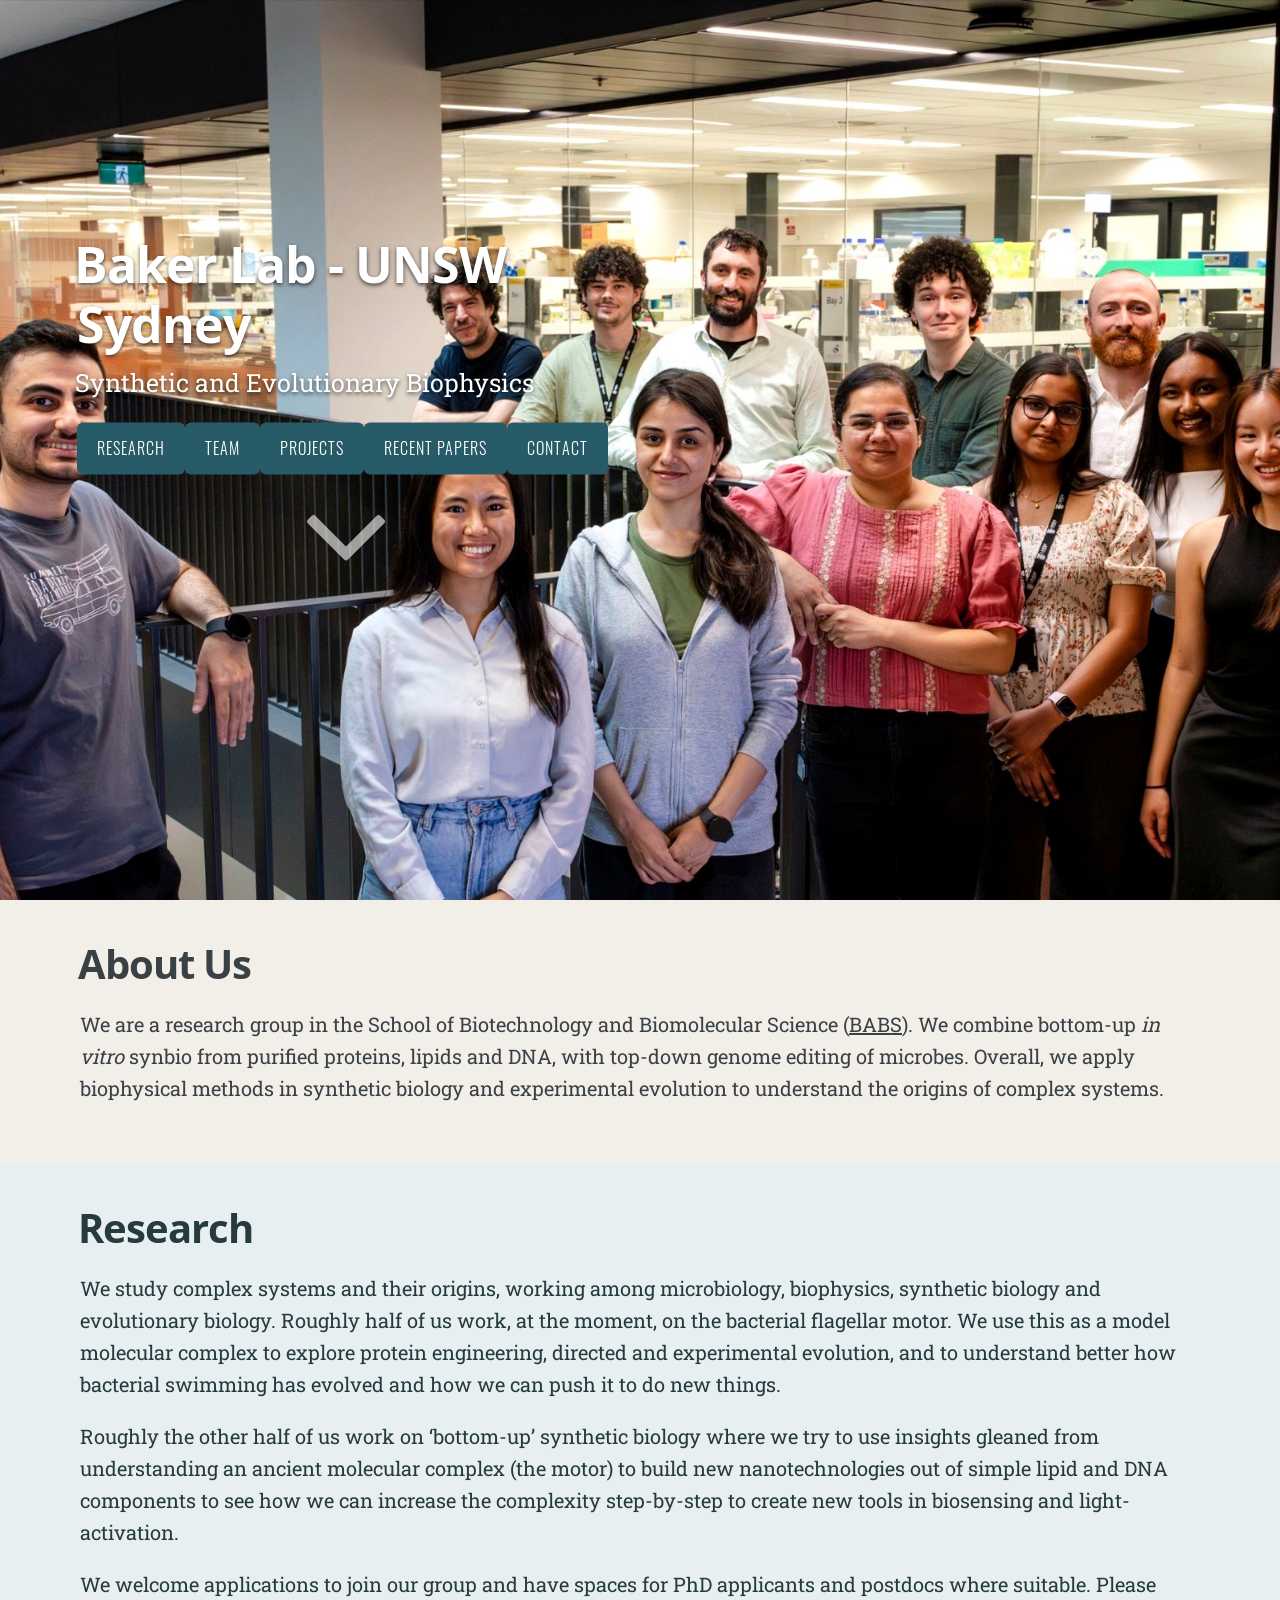
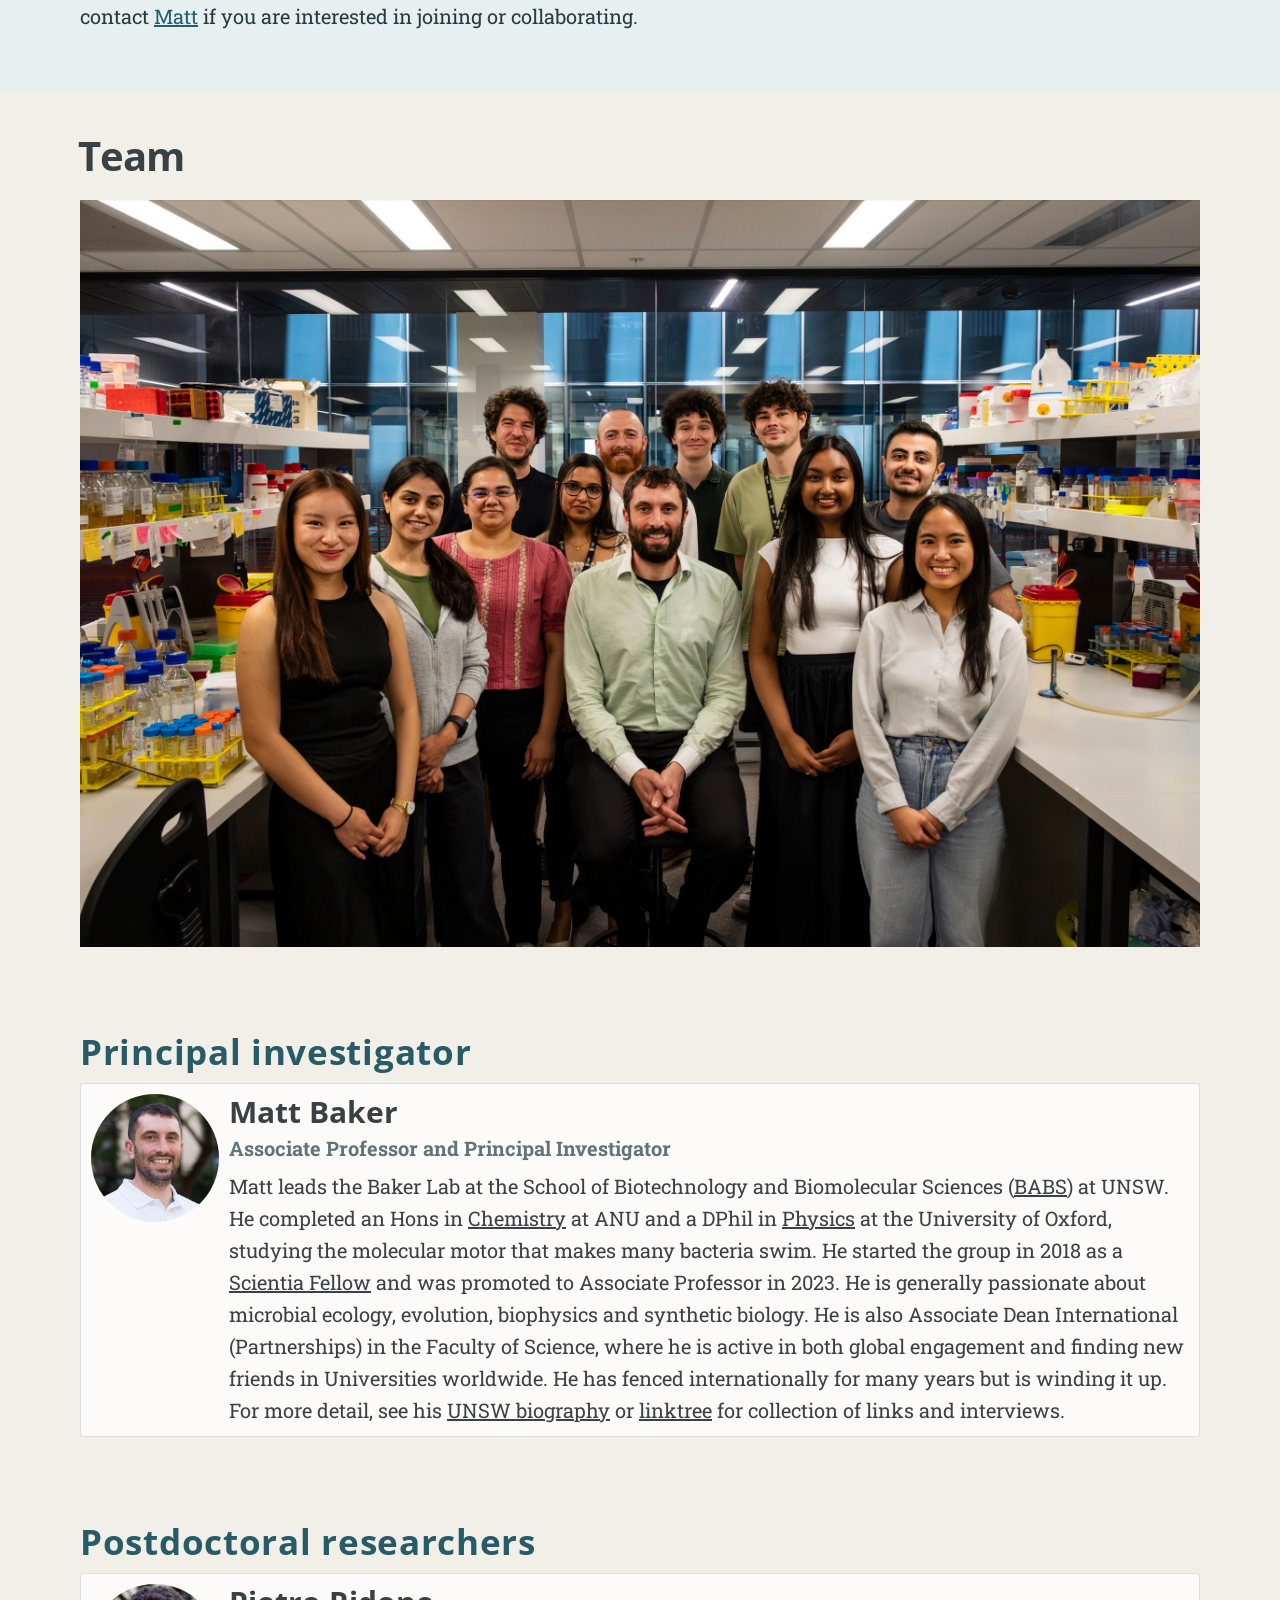
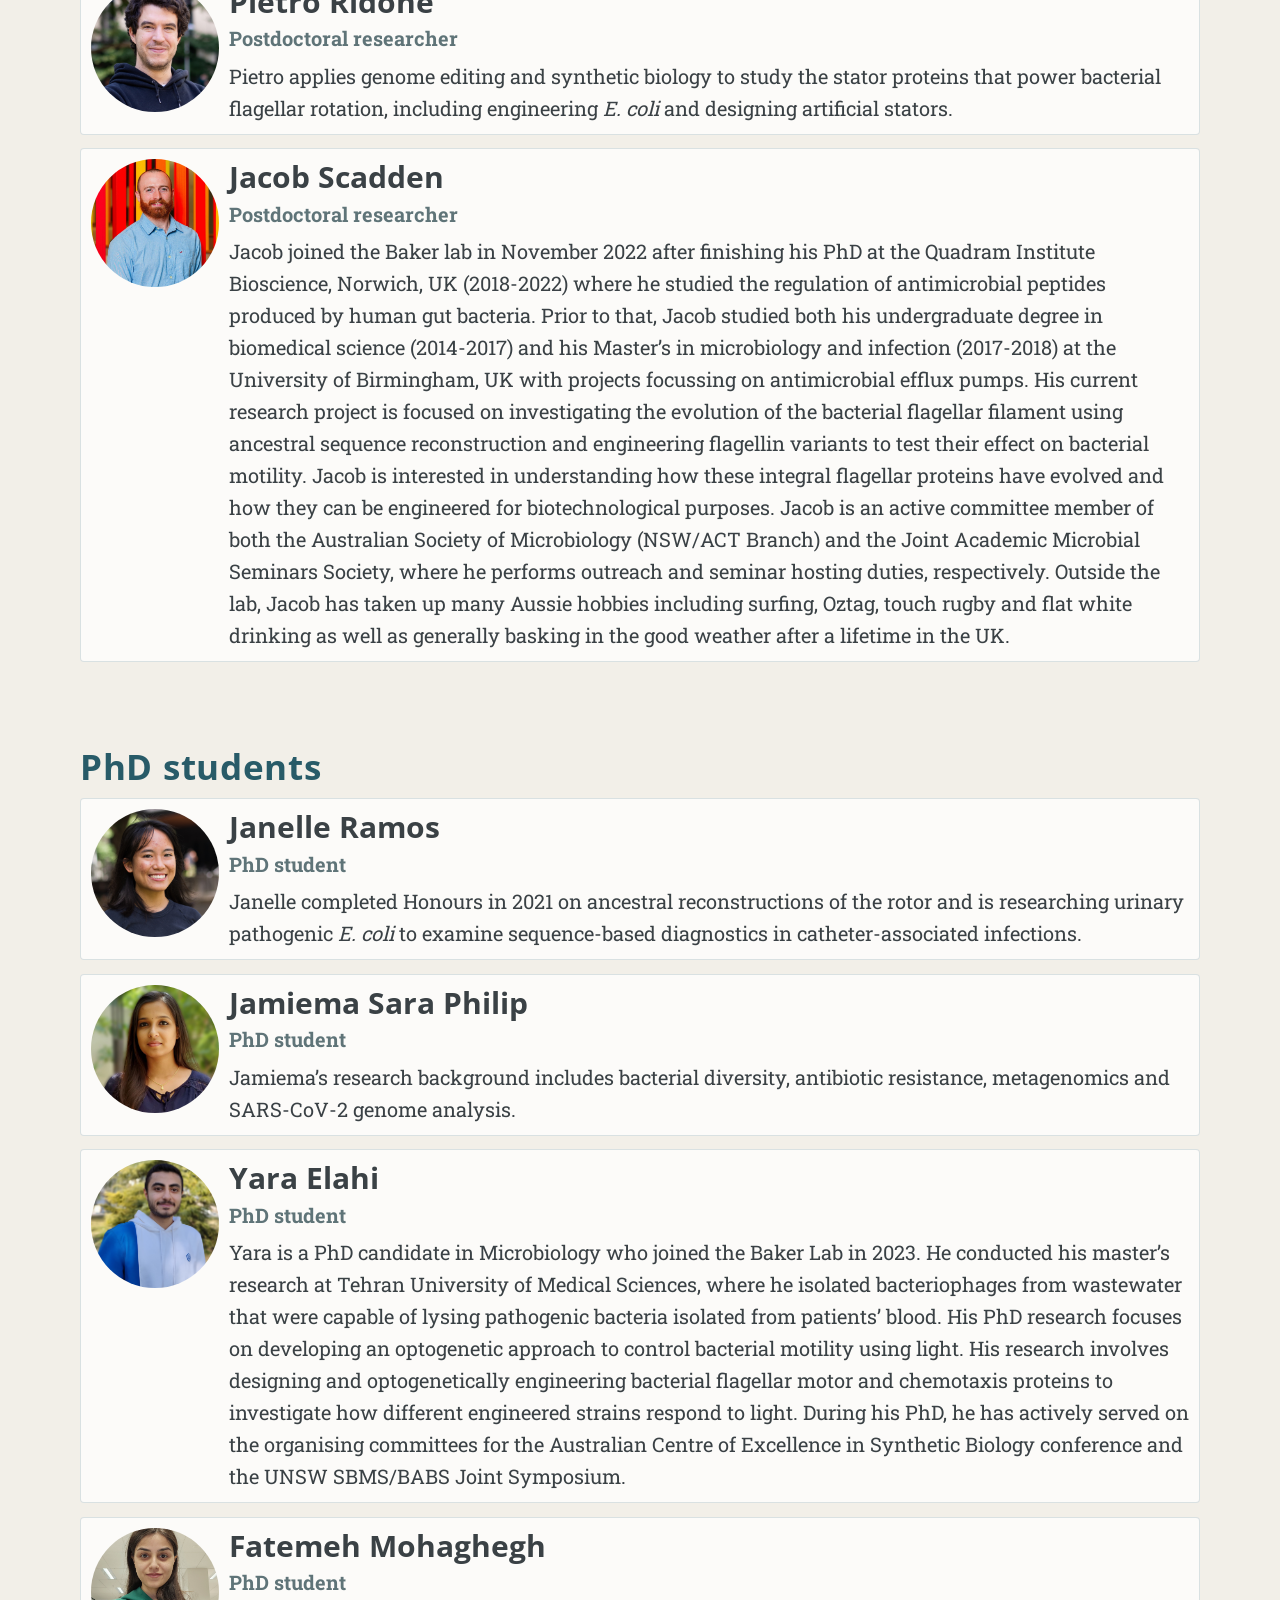
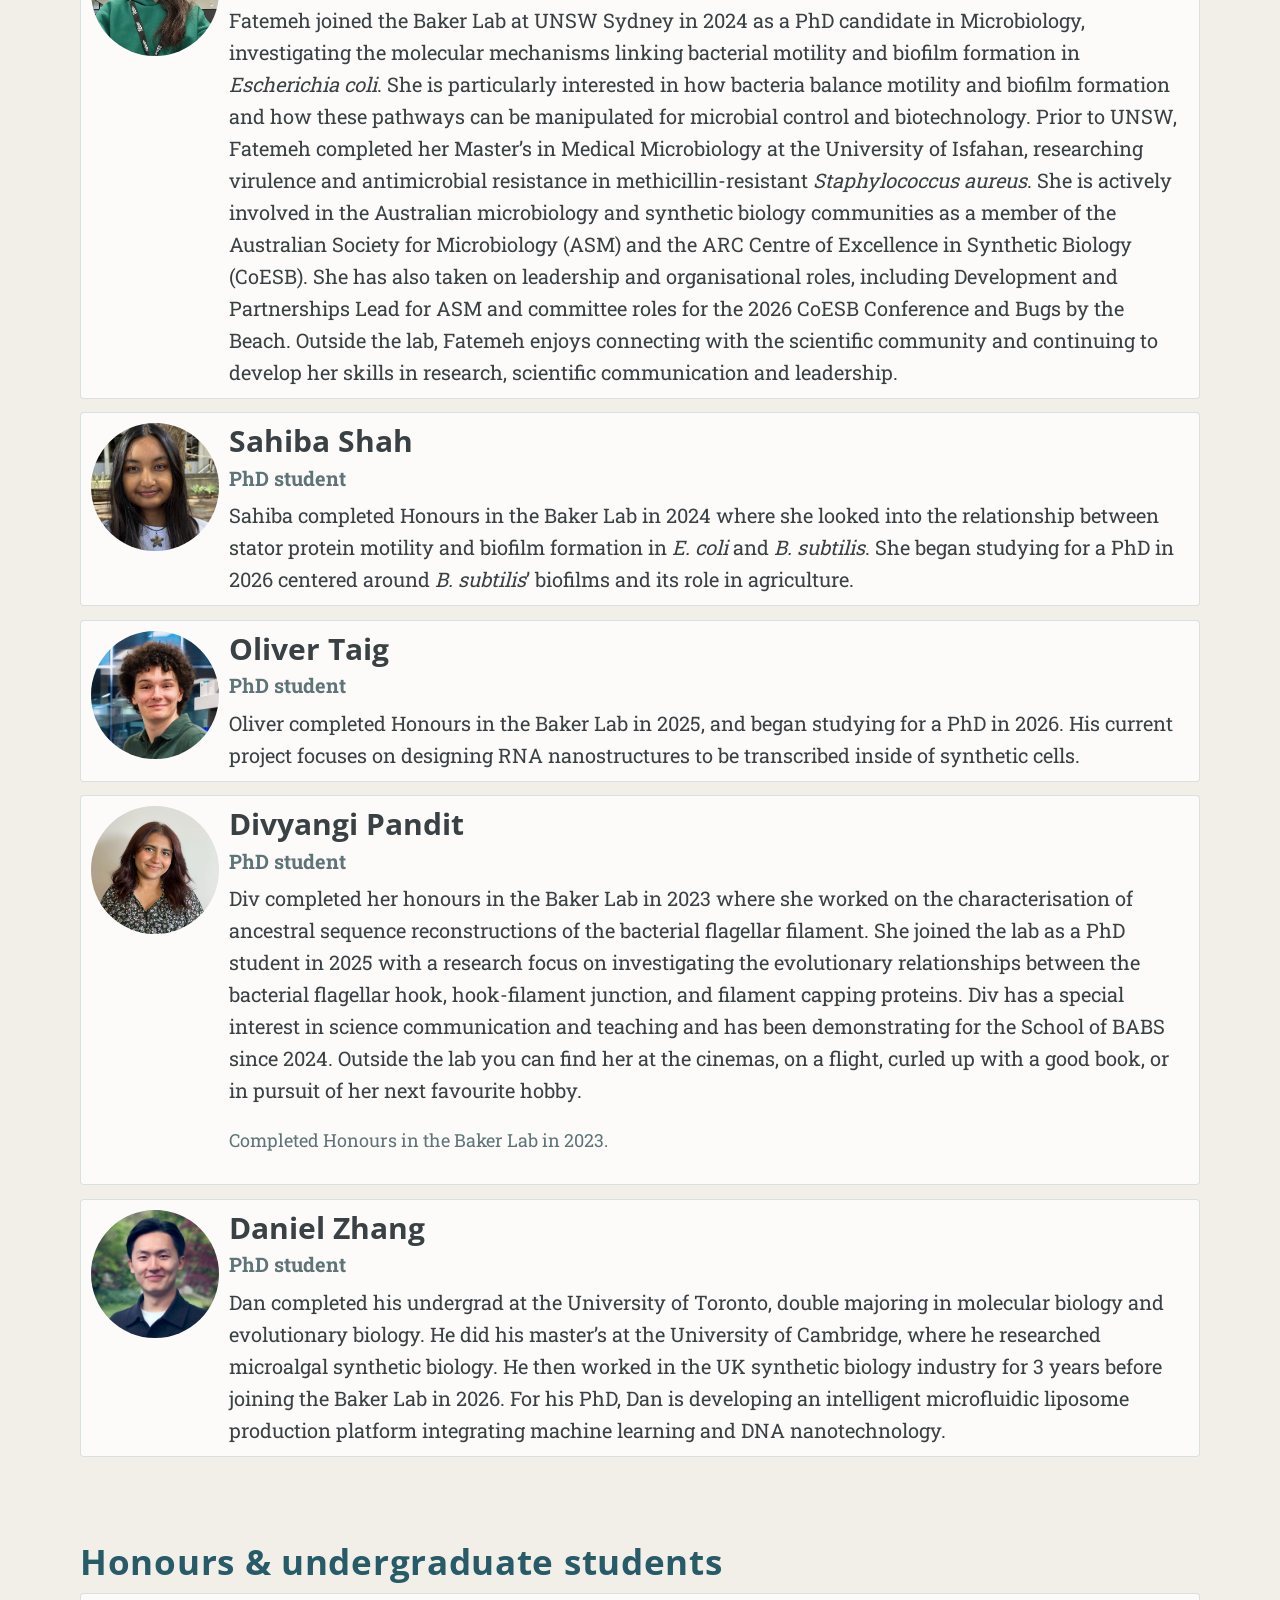
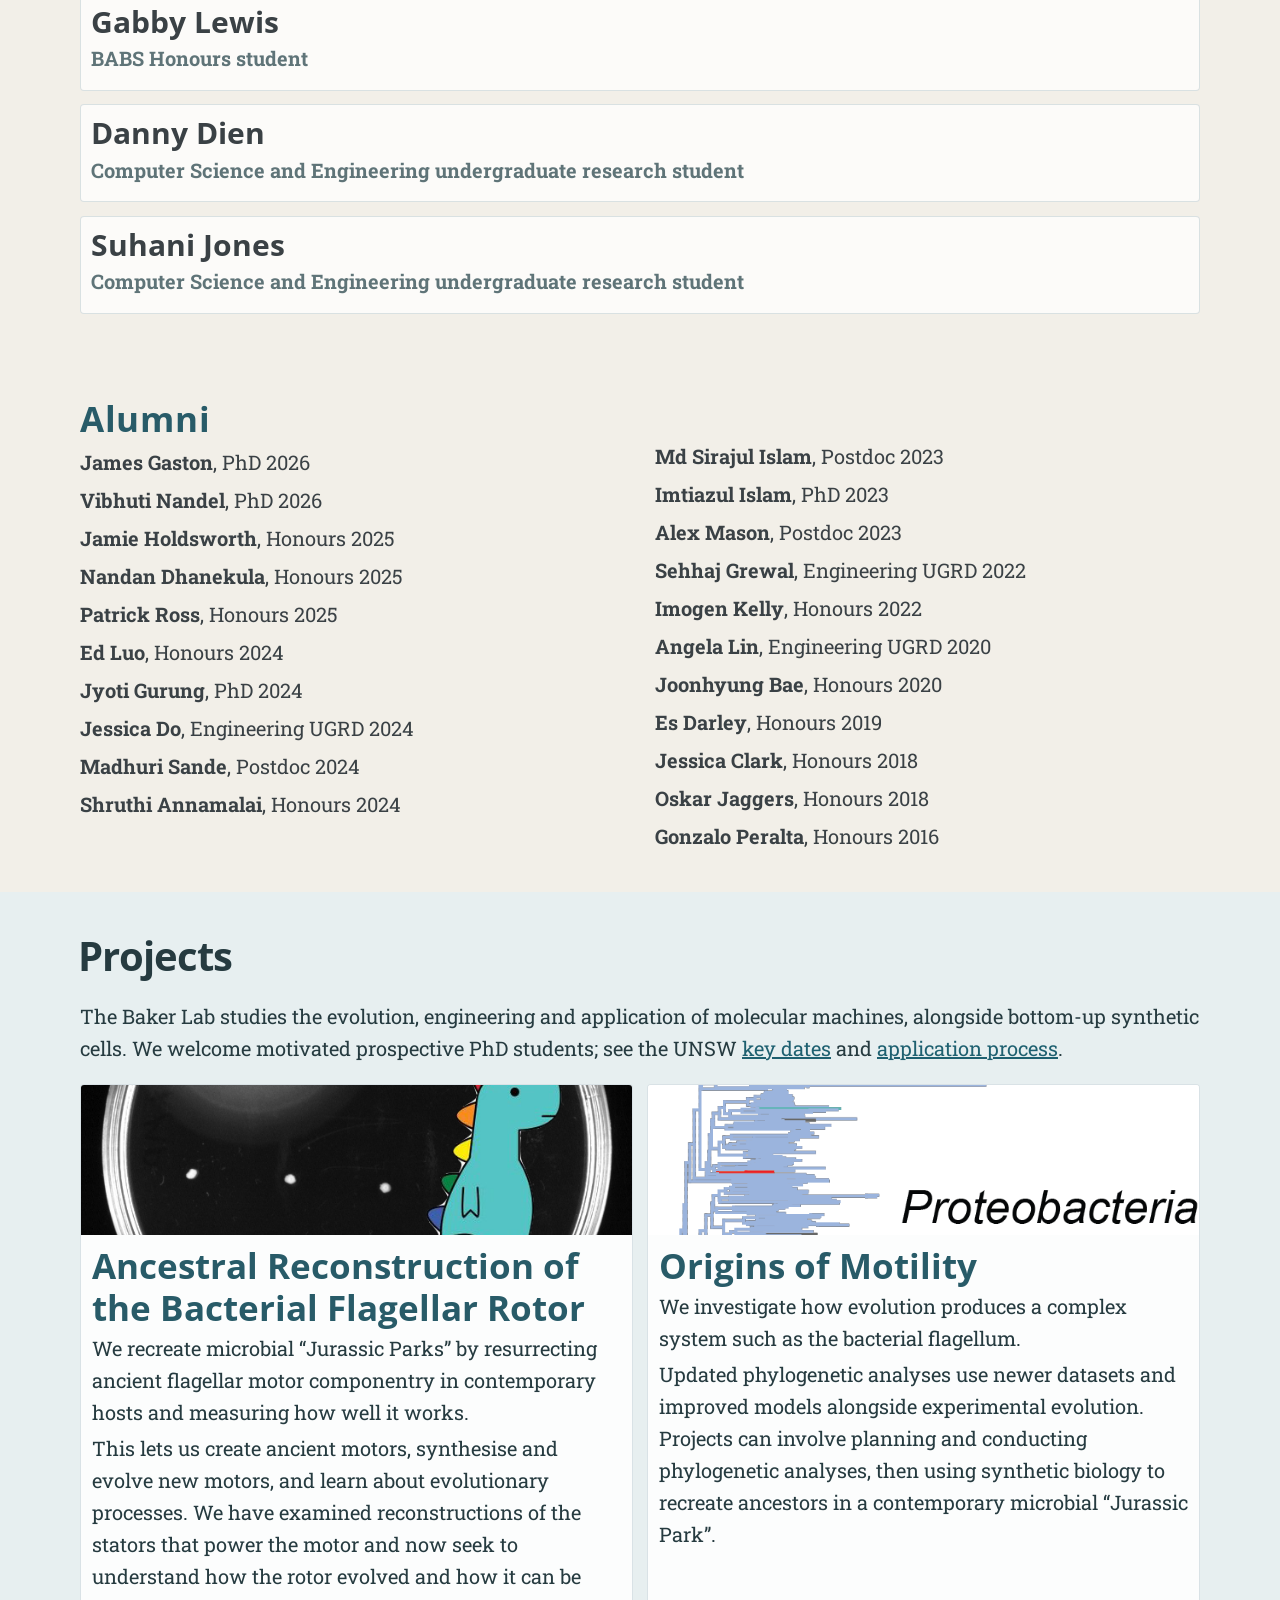
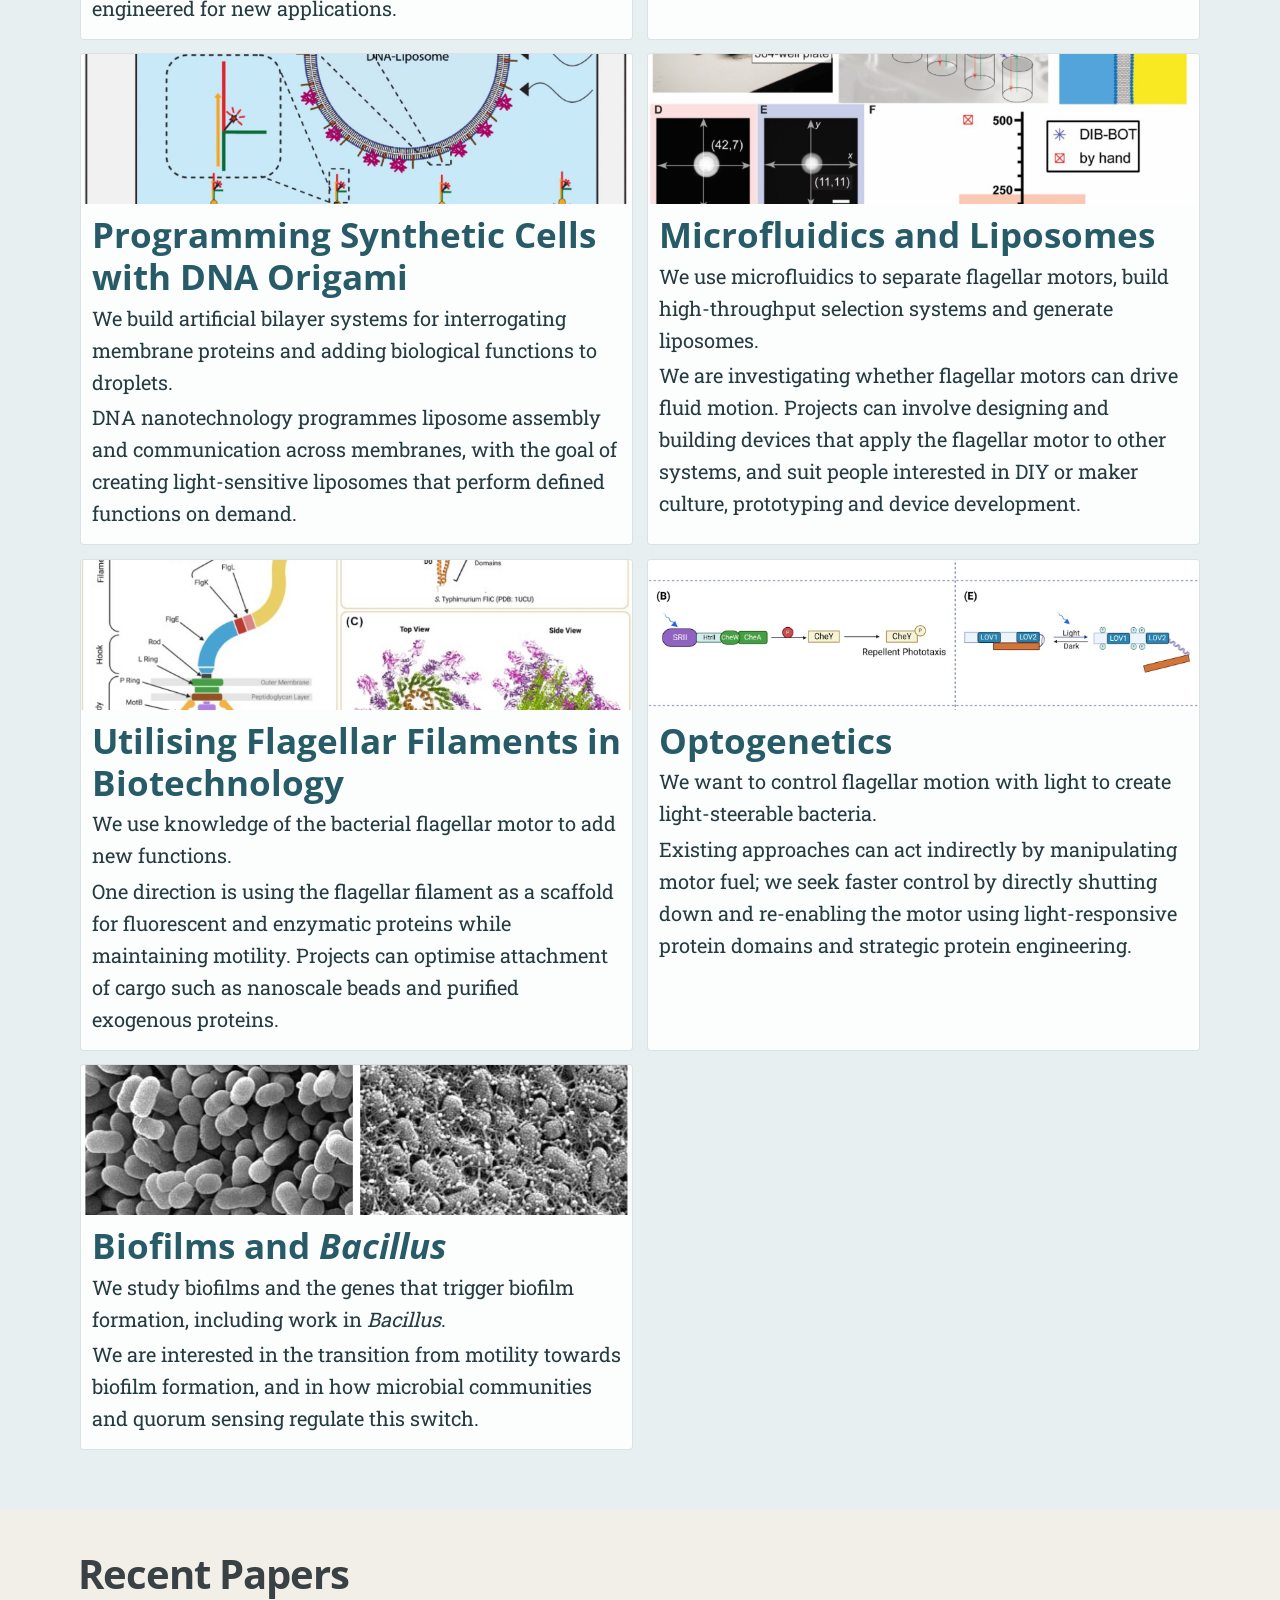
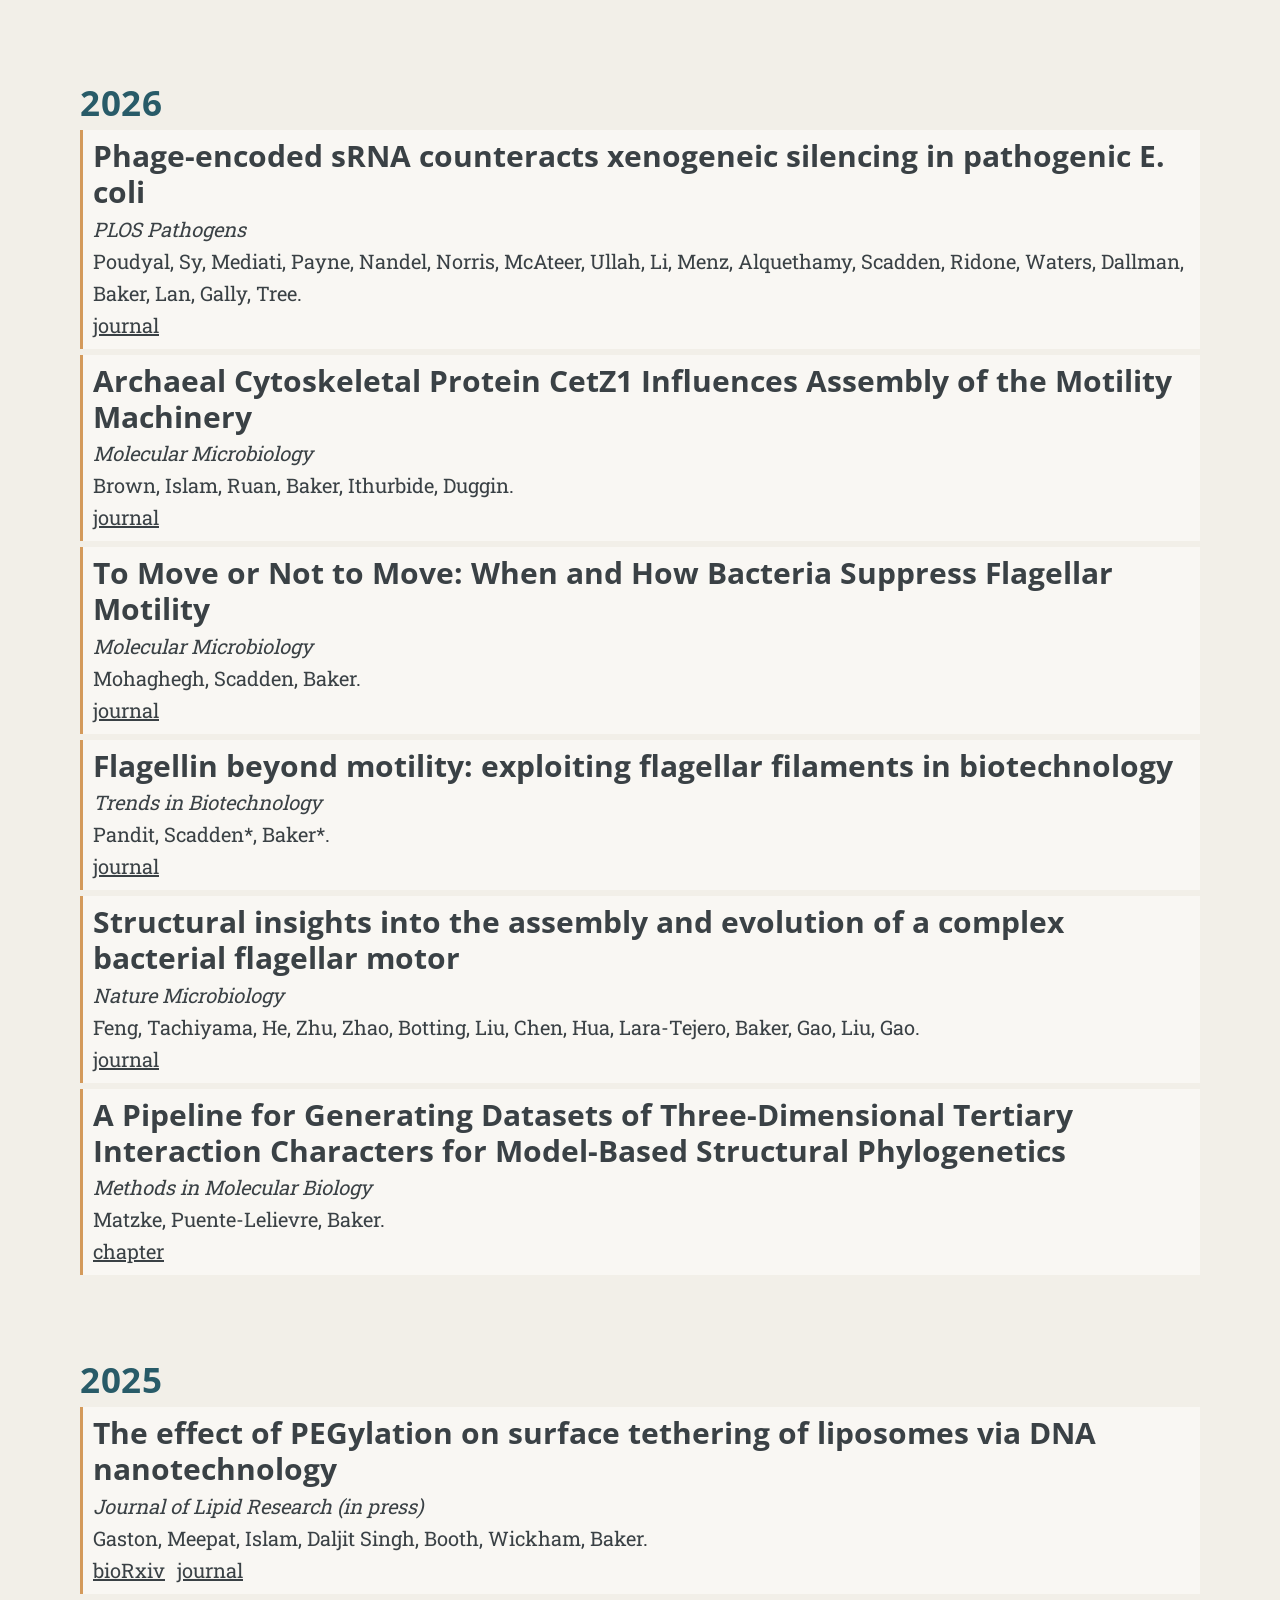
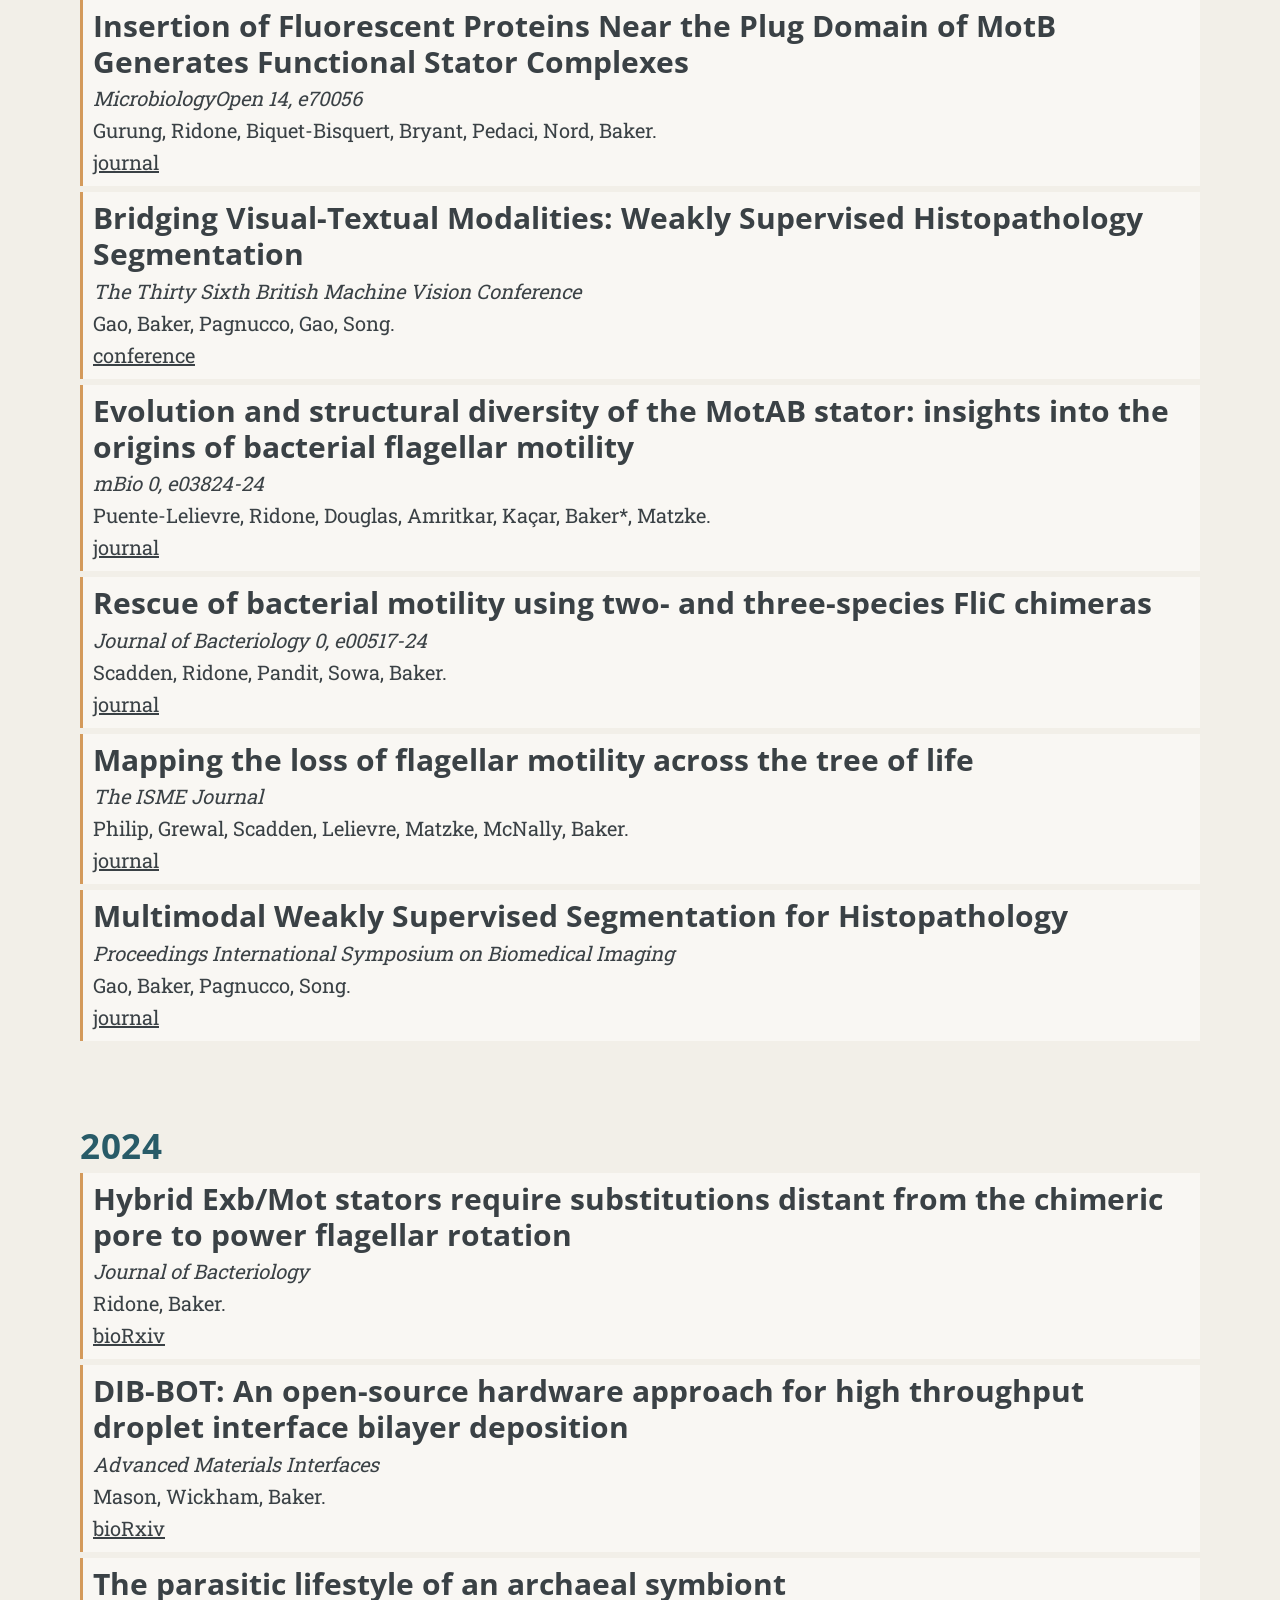
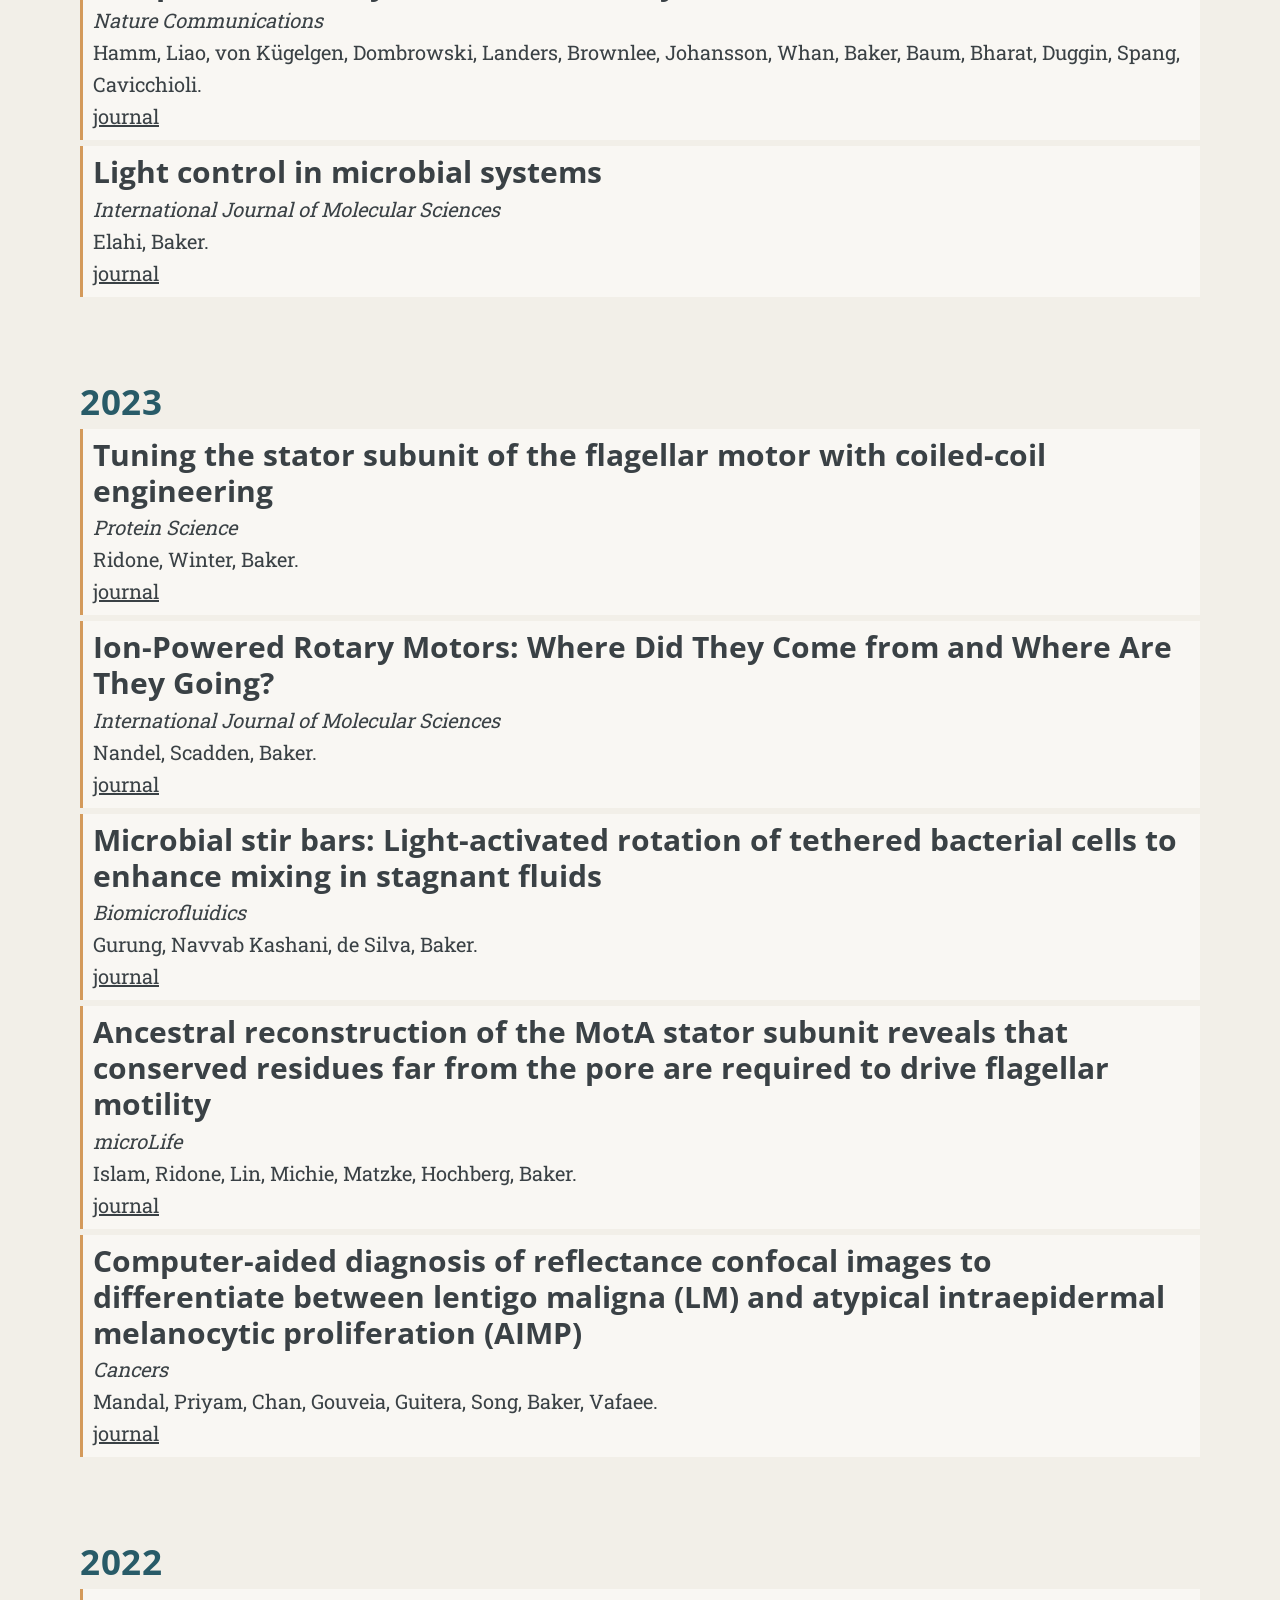
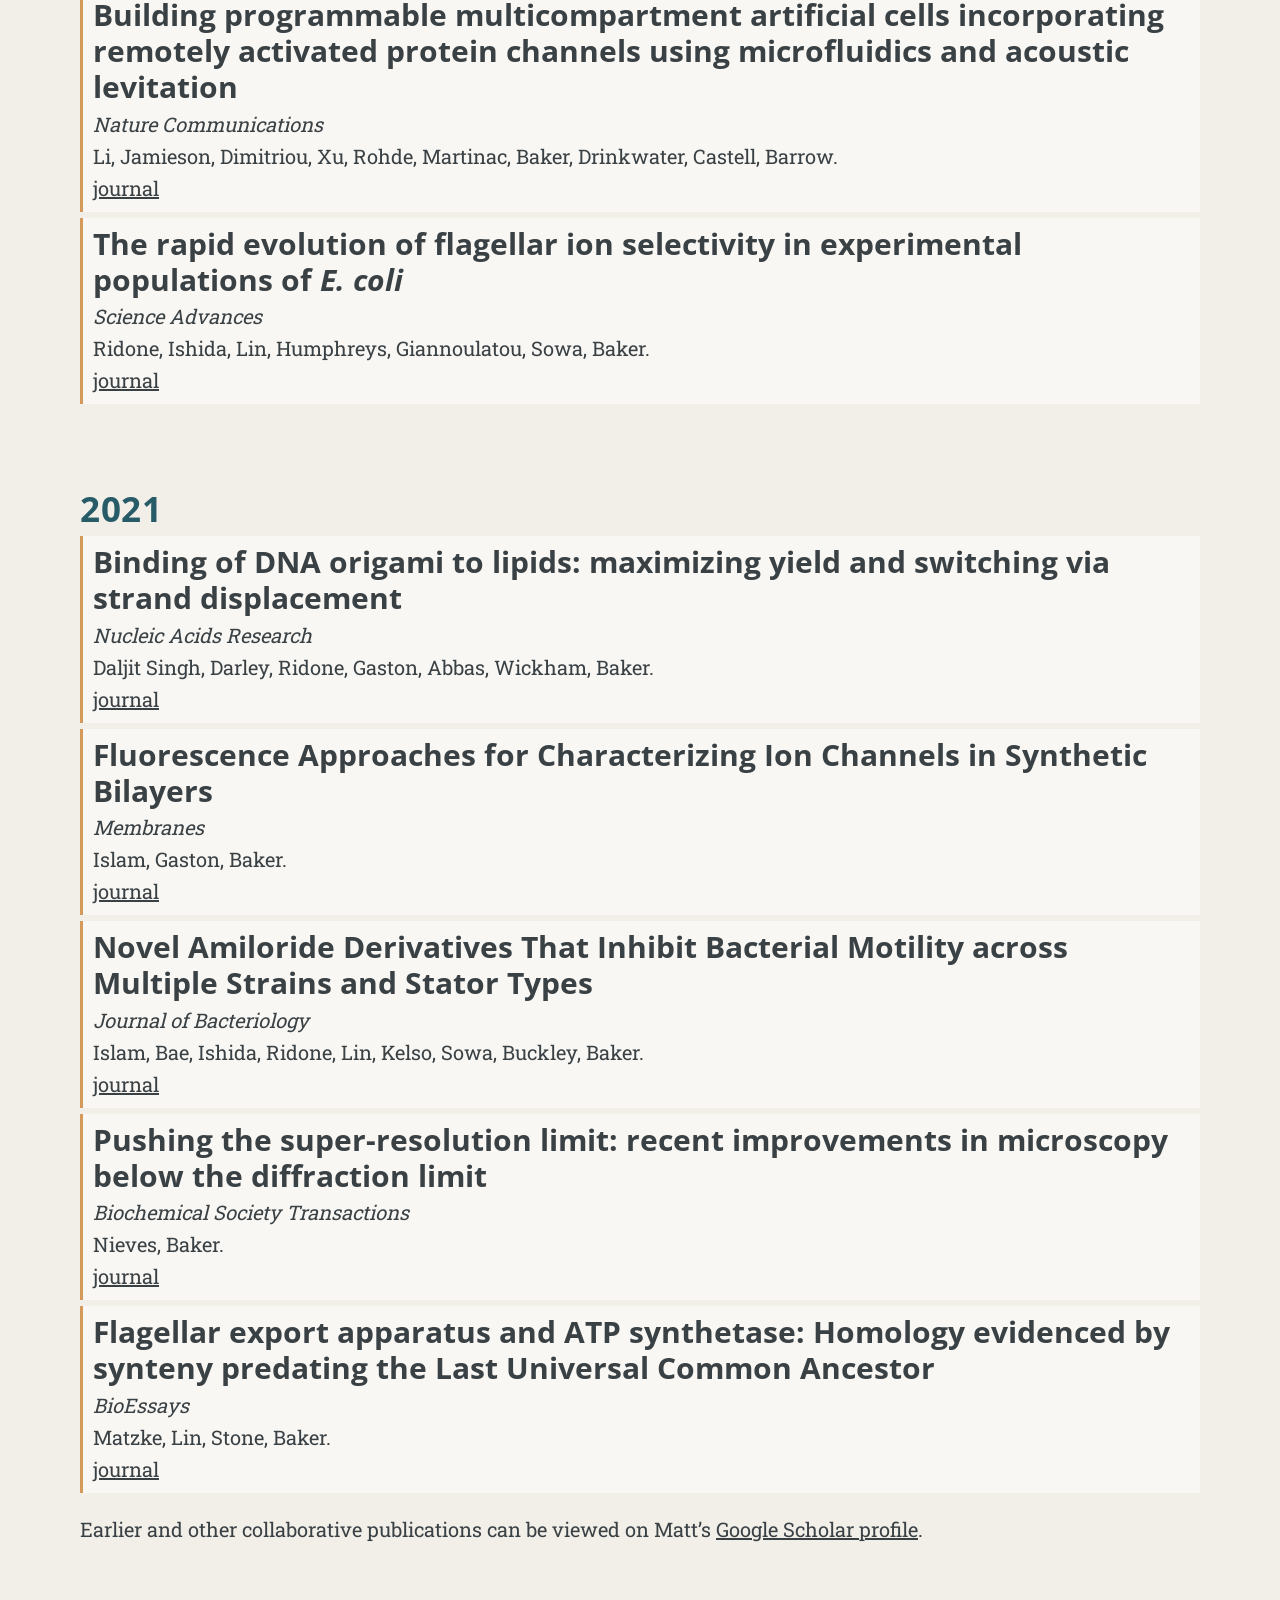
==== commit b18ccc0e: "Update Linktree QR and publication status" ====
--- a/index.html
+++ b/index.html
@@ -1,3 +1,3 @@
 <!doctype html><html><meta http-equiv=Content-Type content="text/html" charset=UTF-8><meta http-equiv=X-UA-Compatible content="IE=edge,chrome=1"><title>Baker Lab - UNSW Sydney</title><link rel="shortcut icon" href=https://bakerlabbabs.github.io/images/favicon.png type=image/png><meta name=description content="Synthetic and Evolutionary Biophysics at UNSW"><meta name=keywords content="flagellar motor evolutionary biology experimental evolution directed evolution biophysics DNA nanotechnology"><meta name=referrer content="no-referrer-when-downgrade"><meta name=HandheldFriendly content="True"><meta name=MobileOptimized content="320"><meta name=viewport content="width=device-width,initial-scale=1"><link rel=stylesheet href=https://bakerlabbabs.github.io/css/screen.css><link rel=stylesheet href=https://bakerlabbabs.github.io/css/fonts.css type=text/css><link rel=stylesheet href=https://bakerlabbabs.github.io/fork-awesome/css/fork-awesome.min.css type=text/css><meta property="og:url" content="https://bakerlabbabs.github.io/"><meta property="og:site_name" content="Baker Lab - UNSW Sydney"><meta property="og:title" content="Baker Lab - UNSW Sydney"><meta property="og:description" content="Synthetic and Evolutionary Biophysics at UNSW"><meta property="og:locale" content="en"><meta property="og:type" content="website"><meta property="og:image" content="https://bakerlabbabs.github.io/images/header-2026.jpg"><meta name=twitter:card content="summary_large_image"><meta name=twitter:image content="https://bakerlabbabs.github.io/images/header-2026.jpg"><meta name=twitter:title content="Baker Lab - UNSW Sydney"><meta name=twitter:description content="Synthetic and Evolutionary Biophysics at UNSW"><meta itemprop=name content="Baker Lab - UNSW Sydney"><meta itemprop=description content="Synthetic and Evolutionary Biophysics at UNSW"><meta itemprop=image content="https://bakerlabbabs.github.io/images/header-2026.jpg"><link rel=stylesheet href=./css/lab-overrides.css><link rel=apple-touch-icon sizes=180x180 href=https://bakerlabbabs.github.io/images/apple-touch-icon.png><link rel=icon type=image/png sizes=32x32 href=https://bakerlabbabs.github.io/images/favicon-32x32.png><link rel=icon type=image/png sizes=16x16 href=https://bakerlabbabs.github.io/images/favicon-16x16.png><link rel=stylesheet href=./css/lab-overrides.css><body><header id=site-head style=background-image:url(images/header-2026-web-optimized.jpg)><div class=vertical><div id=site-head-content class=inner><h1 class=blog-title>Baker Lab - UNSW Sydney</h1><h2 class=blog-description>Synthetic and Evolutionary Biophysics</h2><a class="btn site-menu" data-title-anchor=research>Research</a><a class="btn site-menu" data-title-anchor=team>Team</a><a class="btn site-menu" data-title-anchor=projects>Projects</a><a class="btn site-menu" data-title-anchor=recent-papers>Recent Papers</a><a class="btn site-menu" data-title-anchor=contact>Contact</a>
-<i id=header-arrow class="fa fa-angle-down" aria-hidden=true></i></div></div></header><main class=content role=main><div class=fixed-nav></div><div class=post-holder><article id=about-us class="post first"><header class=post-header><h2 class=post-title>About Us</h2></header><section class=post-content><p>We are a research group in the School of Biotechnology and Biomolecular Science (<a href=https://www.babs.unsw.edu.au/>BABS</a>). We combine bottom-up <em>in vitro</em> synbio from purified proteins, lipids and DNA, with top-down genome editing of microbes. Overall, we apply biophysical methods in synthetic biology and experimental evolution to understand the origins of complex systems.</p></section></article></div><div class=post-holder><article id=research class=post><header class=post-header><h2 class=post-title>Research</h2></header><section class=post-content><p>We study complex systems and their origins, working among microbiology, biophysics, synthetic biology and evolutionary biology. Roughly half of us work, at the moment, on the bacterial flagellar motor. We use this as a model molecular complex to explore protein engineering, directed and experimental evolution, and to understand better how bacterial swimming has evolved and how we can push it to do new things.</p><p>Roughly the other half of us work on &lsquo;bottom-up&rsquo; synthetic biology where we try to use insights gleaned from understanding an ancient molecular complex (the motor) to build new nanotechnologies out of simple lipid and DNA components to see how we can increase the complexity step-by-step to create new tools in biosensing and light-activation.</p><p>We welcome applications to join our group and have spaces for PhD applicants and postdocs where suitable. Please contact <a href=https://www.babs.unsw.edu.au/matthew-baker>Matt</a> if you are interested in joining or collaborating.</p></section></article></div><div class=post-holder><article id=team class=post><header class=post-header><h2 class=post-title>Team</h2></header><section class=post-content><p><img src=images/team-2026.jpg alt="Baker Lab group in the laboratory"></p><h3>Principal investigator</h3><div class=member-grid><article class=member-card><img src=./images/Matt.jpg alt="Portrait of Matt Baker" loading=lazy><div><h4>Matt Baker</h4><p class=member-role>Associate Professor and Principal Investigator</p><div class=member-bio>Matt leads the Baker Lab at the School of Biotechnology and Biomolecular Sciences (<a href=https://www.babs.unsw.edu.au>BABS</a>) at UNSW. He completed an Hons in <a href=https://chemistry.anu.edu.au/>Chemistry</a> at ANU and a DPhil in <a href=https://www.physics.ox.ac.uk/>Physics</a> at the University of Oxford, studying the molecular motor that makes many bacteria swim. He started the group in 2018 as a <a href=https://research.unsw.edu.au/scientia-program>Scientia Fellow</a> and was promoted to Associate Professor in 2023. He is generally passionate about microbial ecology, evolution, biophysics and synthetic biology. He is also Associate Dean International (Partnerships) in the Faculty of Science, where he is active in both global engagement and finding new friends in Universities worldwide. He has fenced internationally for many years but is winding it up. For more detail, see his <a href=https://www.babs.unsw.edu.au/matthew-baker>UNSW biography</a> or <a href=http://linktr.ee/phatmattbaker>linktree</a> for collection of links and interviews.</div></div></article></div><h3>Postdoctoral researchers</h3><div class=member-grid><article class=member-card><img src=./images/Pietro.jpg alt="Portrait of Pietro Ridone" loading=lazy><div><h4>Pietro Ridone</h4><p class=member-role>Postdoctoral researcher</p><div class=member-bio>Pietro applies genome editing and synthetic biology to study the stator proteins that power bacterial flagellar rotation, including engineering <em>E. coli</em> and designing artificial stators.</div></div></article><article class=member-card><img src=./images/Jacob.jpg alt="Portrait of Jacob Scadden" loading=lazy><div><h4>Jacob Scadden</h4><p class=member-role>Postdoctoral researcher</p><div class=member-bio>Jacob joined the Baker lab in November 2022 after finishing his PhD at the Quadram Institute Bioscience, Norwich, UK (2018-2022) where he studied the regulation of antimicrobial peptides produced by human gut bacteria. Prior to that, Jacob studied both his undergraduate degree in biomedical science (2014-2017) and his Master’s in microbiology and infection (2017-2018) at the University of Birmingham, UK with projects focussing on antimicrobial efflux pumps. His current research project is focused on investigating the evolution of the bacterial flagellar filament using ancestral sequence reconstruction and engineering flagellin variants to test their effect on bacterial motility. Jacob is interested in understanding how these integral flagellar proteins have evolved and how they can be engineered for biotechnological purposes. Jacob is an active committee member of both the Australian Society of Microbiology (NSW/ACT Branch) and the Joint Academic Microbial Seminars Society, where he performs outreach and seminar hosting duties, respectively. Outside the lab, Jacob has taken up many Aussie hobbies including surfing, Oztag, touch rugby and flat white drinking as well as generally basking in the good weather after a lifetime in the UK.</div></div></article></div><h3>PhD students</h3><div class=member-grid><article class=member-card><img src=./images/Janelle.jpg alt="Portrait of Janelle Ramos" loading=lazy><div><h4>Janelle Ramos</h4><p class=member-role>PhD student</p><div class=member-bio>Janelle completed Honours in 2021 on ancestral reconstructions of the rotor and is researching urinary pathogenic <em>E. coli</em> to examine sequence-based diagnostics in catheter-associated infections.</div></div></article><article class=member-card><img src=./images/Jamiema.jpg alt="Portrait of Jamiema Sara Philip" loading=lazy><div><h4>Jamiema Sara Philip</h4><p class=member-role>PhD student</p><div class=member-bio>Jamiema’s research background includes bacterial diversity, antibiotic resistance, metagenomics and SARS-CoV-2 genome analysis.</div></div></article><article class=member-card><img src=./images/Yara.jpg alt="Portrait of Yara Elahi" loading=lazy><div><h4>Yara Elahi</h4><p class=member-role>PhD student</p><div class=member-bio>Yara is a PhD candidate in Microbiology who joined the Baker Lab in 2023. He conducted his master’s research at Tehran University of Medical Sciences, where he isolated bacteriophages from wastewater that were capable of lysing pathogenic bacteria isolated from patients’ blood. His PhD research focuses on developing an optogenetic approach to control bacterial motility using light. His research involves designing and optogenetically engineering bacterial flagellar motor and chemotaxis proteins to investigate how different engineered strains respond to light. During his PhD, he has actively served on the organising committees for the Australian Centre of Excellence in Synthetic Biology conference and the UNSW SBMS/BABS Joint Symposium.</div></div></article><article class=member-card><img src=./images/Fatemeh.jpg alt="Portrait of Fatemeh Mohaghegh" loading=lazy><div><h4>Fatemeh Mohaghegh</h4><p class=member-role>PhD student</p><div class=member-bio>Fatemeh joined the Baker Lab at UNSW Sydney in 2024 as a PhD candidate in Microbiology, investigating the molecular mechanisms linking bacterial motility and biofilm formation in <em>Escherichia coli</em>. She is particularly interested in how bacteria balance motility and biofilm formation and how these pathways can be manipulated for microbial control and biotechnology. Prior to UNSW, Fatemeh completed her Master’s in Medical Microbiology at the University of Isfahan, researching virulence and antimicrobial resistance in methicillin-resistant <em>Staphylococcus aureus</em>. She is actively involved in the Australian microbiology and synthetic biology communities as a member of the Australian Society for Microbiology (ASM) and the ARC Centre of Excellence in Synthetic Biology (CoESB). She has also taken on leadership and organisational roles, including Development and Partnerships Lead for ASM and committee roles for the 2026 CoESB Conference and Bugs by the Beach. Outside the lab, Fatemeh enjoys connecting with the scientific community and continuing to develop her skills in research, scientific communication and leadership.</div></div></article><article class=member-card><img src=./images/Sahiba.jpg alt="Portrait of Sahiba Shah" loading=lazy><div><h4>Sahiba Shah</h4><p class=member-role>PhD student</p><div class=member-bio>Sahiba completed Honours in the Baker Lab in 2024 where she looked into the relationship between stator protein motility and biofilm formation in <em>E. coli</em> and <em>B. subtilis</em>. She began studying for a PhD in 2026 centered around <em>B. subtilis</em>’ biofilms and its role in agriculture.</div></div></article><article class=member-card><img src=./images/Oliver.jpg alt="Portrait of Oliver Taig" loading=lazy><div><h4>Oliver Taig</h4><p class=member-role>PhD student</p><div class=member-bio>Oliver completed Honours in the Baker Lab in 2025, and began studying for a PhD in 2026. His current project focuses on designing RNA nanostructures to be transcribed inside of synthetic cells.</div></div></article><article class=member-card><img src=./images/Divyangi.jpg alt="Portrait of Divyangi Pandit" loading=lazy><div><h4>Divyangi Pandit</h4><p class=member-role>PhD student</p><div class=member-bio>Div completed her honours in the Baker Lab in 2023 where she worked on the characterisation of ancestral sequence reconstructions of the bacterial flagellar filament. She joined the lab as a PhD student in 2025 with a research focus on investigating the evolutionary relationships between the bacterial flagellar hook, hook-filament junction, and filament capping proteins. Div has a special interest in science communication and teaching and has been demonstrating for the School of BABS since 2024. Outside the lab you can find her at the cinemas, on a flight, curled up with a good book, or in pursuit of her next favourite hobby.</div><p class=member-note>Completed Honours in the Baker Lab in 2023.</p></div></article><article class=member-card><img src=./images/Daniel.jpg alt="Portrait of Daniel Zhang" loading=lazy><div><h4>Daniel Zhang</h4><p class=member-role>PhD student</p><div class=member-bio>Dan completed his undergrad at the University of Toronto, double majoring in molecular biology and evolutionary biology. He did his master’s at the University of Cambridge, where he researched microalgal synthetic biology. He then worked in the UK synthetic biology industry for 3 years before joining the Baker Lab in 2026. For his PhD, Dan is developing an intelligent microfluidic liposome production platform integrating machine learning and DNA nanotechnology.</div></div></article></div><h3>Honours & undergraduate students</h3><div class=member-grid><article class=member-card><div><h4>Gabby Lewis</h4><p class=member-role>BABS Honours student</p></div></article><article class=member-card><div><h4>Danny Dien</h4><p class=member-role>Computer Science and Engineering undergraduate research student</p></div></article><article class=member-card><div><h4>Suhani Jones</h4><p class=member-role>Computer Science and Engineering undergraduate research student</p></div></article></div><h3>Alumni</h3><div class=alumni-list><p><strong>James Gaston</strong>, PhD 2026</p><p><strong>Vibhuti Nandel</strong>, PhD 2026</p><p><strong>Jamie Holdsworth</strong>, Honours 2025</p><p><strong>Nandan Dhanekula</strong>, Honours 2025</p><p><strong>Patrick Ross</strong>, Honours 2025</p><p><strong>Ed Luo</strong>, Honours 2024</p><p><strong>Jyoti Gurung</strong>, PhD 2024</p><p><strong>Jessica Do</strong>, Engineering UGRD 2024</p><p><strong>Madhuri Sande</strong>, Postdoc 2024</p><p><strong>Shruthi Annamalai</strong>, Honours 2024</p><p><strong>Md Sirajul Islam</strong>, Postdoc 2023</p><p><strong>Imtiazul Islam</strong>, PhD 2023</p><p><strong>Alex Mason</strong>, Postdoc 2023</p><p><strong>Sehhaj Grewal</strong>, Engineering UGRD 2022</p><p><strong>Imogen Kelly</strong>, Honours 2022</p><p><strong>Angela Lin</strong>, Engineering UGRD 2020</p><p><strong>Joonhyung Bae</strong>, Honours 2020</p><p><strong>Es Darley</strong>, Honours 2019</p><p><strong>Jessica Clark</strong>, Honours 2018</p><p><strong>Oskar Jaggers</strong>, Honours 2018</p><p><strong>Gonzalo Peralta</strong>, Honours 2016</p></div></section></article></div><div class=post-holder><article id=projects class=post><header class=post-header><h2 class=post-title>Projects</h2></header><section class=post-content><p>The Baker Lab studies the evolution, engineering and application of molecular machines, alongside bottom-up synthetic cells. We welcome motivated prospective PhD students; see the UNSW <a href=https://research.unsw.edu.au/key-dates>key dates</a> and <a href=https://research.unsw.edu.au/how-apply>application process</a>.</p><div class=project-grid><article class=project-card><img src=./images/dinoplate.jpg alt loading=lazy><div><h3>Ancestral Reconstruction of the Bacterial Flagellar Rotor</h3><p class=project-summary>We recreate microbial “Jurassic Parks” by resurrecting ancient flagellar motor componentry in contemporary hosts and measuring how well it works.</p><p>This lets us create ancient motors, synthesise and evolve new motors, and learn about evolutionary processes. We have examined reconstructions of the stators that power the motor and now seek to understand how the rotor evolved and how it can be engineered for new applications.</p></div></article><article class=project-card><img src=./images/motbphylo.jpg alt loading=lazy><div><h3>Origins of Motility</h3><p class=project-summary>We investigate how evolution produces a complex system such as the bacterial flagellum.</p><p>Updated phylogenetic analyses use newer datasets and improved models alongside experimental evolution. Projects can involve planning and conducting phylogenetic analyses, then using synthetic biology to recreate ancestors in a contemporary microbial “Jurassic Park”.</p></div></article><article class=project-card><img src=./images/publication-pegylation.jpg alt loading=lazy><div><h3>Programming Synthetic Cells with DNA Origami</h3><p class=project-summary>We build artificial bilayer systems for interrogating membrane proteins and adding biological functions to droplets.</p><p>DNA nanotechnology programmes liposome assembly and communication across membranes, with the goal of creating light-sensitive liposomes that perform defined functions on demand.</p></div></article><article class=project-card><img src=./images/publication-dib-bot.jpg alt loading=lazy><div><h3>Microfluidics and Liposomes</h3><p class=project-summary>We use microfluidics to separate flagellar motors, build high-throughput selection systems and generate liposomes.</p><p>We are investigating whether flagellar motors can drive fluid motion. Projects can involve designing and building devices that apply the flagellar motor to other systems, and suit people interested in DIY or maker culture, prototyping and device development.</p></div></article><article class=project-card><img src=./images/publication-flagellin.jpg alt loading=lazy><div><h3>Utilising Flagellar Filaments in Biotechnology</h3><p class=project-summary>We use knowledge of the bacterial flagellar motor to add new functions.</p><p>One direction is using the flagellar filament as a scaffold for fluorescent and enzymatic proteins while maintaining motility. Projects can optimise attachment of cargo such as nanoscale beads and purified exogenous proteins.</p></div></article><article class=project-card><img src=./images/publication-light-control.jpg alt loading=lazy><div><h3>Optogenetics</h3><p class=project-summary>We want to control flagellar motion with light to create light-steerable bacteria.</p><p>Existing approaches can act indirectly by manipulating motor fuel; we seek faster control by directly shutting down and re-enabling the motor using light-responsive protein domains and strategic protein engineering.</p></div></article><article class=project-card><img src=./images/biofilm-public-domain.jpg alt loading=lazy><div><h3>Biofilms and <em>Bacillus</em></h3><p class=project-summary>We study biofilms and the genes that trigger biofilm formation, including work in <em>Bacillus</em>.</p><p>We are interested in the transition from motility towards biofilm formation, and in how microbial communities and quorum sensing regulate this switch.</p></div></article></div></section></article></div><div class=post-holder><article id=recent-papers class=post><header class=post-header><h2 class=post-title>Recent Papers</h2></header><section class=post-content><h3>2026</h3><article class=publication><h4>Phage-encoded sRNA counteracts xenogeneic silencing in pathogenic E. coli</h4><p><em>PLOS Pathogens</em><br>Poudyal, Sy, Mediati, Payne, Nandel, Norris, McAteer, Ullah, Li, Menz, Alquethamy, Scadden, Ridone, Waters, Dallman, Baker, Lan, Gally, Tree.<br><a href=https://doi.org/10.1371/journal.ppat.1014486>journal</a></p></article><article class=publication><h4>Archaeal Cytoskeletal Protein CetZ1 Influences Assembly of the Motility Machinery</h4><p><em>Molecular Microbiology</em><br>Brown, Islam, Ruan, Baker, Ithurbide, Duggin.<br><a href=https://doi.org/10.1111/mmi.70109>journal</a></p></article><article class=publication><h4>To Move or Not to Move: When and How Bacteria Suppress Flagellar Motility</h4><p><em>Molecular Microbiology</em><br>Mohaghegh, Scadden, Baker.<br><a href=https://doi.org/10.1111/mmi.70085>journal</a></p></article><article class=publication><h4>Flagellin beyond motility: exploiting flagellar filaments in biotechnology</h4><p><em>Trends in Biotechnology (in press)</em><br>Pandit, Scadden*, Baker*.<br><a href=https://doi.org/10.1016/j.tibtech.2026.05.007>journal</a></p></article><article class=publication><h4>Structural insights into the assembly and evolution of a complex bacterial flagellar motor</h4><p><em>Nature Microbiology</em><br>Feng, Tachiyama, He, Zhu, Zhao, Botting, Liu, Chen, Hua, Lara-Tejero, Baker, Gao, Liu, Gao.<br><a href=https://doi.org/10.1038/s41564-025-02248-5>journal</a></p></article><article class=publication><h4>A Pipeline for Generating Datasets of Three-Dimensional Tertiary Interaction Characters for Model-Based Structural Phylogenetics</h4><p><em>Methods in Molecular Biology</em><br>Matzke, Puente-Lelievre, Baker.<br><a href=https://doi.org/10.1007/978-1-0716-4836-0_14>chapter</a></p></article><h3>2025</h3><article class=publication><h4>The effect of PEGylation on surface tethering of liposomes via DNA nanotechnology</h4><p><em>Journal of Lipid Research (in press)</em><br>Gaston, Meepat, Islam, Daljit Singh, Booth, Wickham, Baker.<br><a href=https://doi.org/10.1101/2025.07.07.663613>bioRxiv</a> <a href=https://doi.org/10.1016/j.jlr.2025.100940>journal</a></p></article><article class=publication><h4>Insertion of Fluorescent Proteins Near the Plug Domain of MotB Generates Functional Stator Complexes</h4><p><em>MicrobiologyOpen 14, e70056</em><br>Gurung, Ridone, Biquet-Bisquert, Bryant, Pedaci, Nord, Baker.<br><a href=https://doi.org/10.1002/mbo3.70056>journal</a></p></article><article class=publication><h4>Bridging Visual-Textual Modalities: Weakly Supervised Histopathology Segmentation</h4><p><em>The Thirty Sixth British Machine Vision Conference</em><br>Gao, Baker, Pagnucco, Gao, Song.<br><a href=https://bmvc2025.bmva.org/>conference</a></p></article><article class=publication><h4>Evolution and structural diversity of the MotAB stator: insights into the origins of bacterial flagellar motility</h4><p><em>mBio 0, e03824-24</em><br>Puente-Lelievre, Ridone, Douglas, Amritkar, Kaçar, Baker*, Matzke.<br><a href=https://doi.org/10.1128/mbio.03824-24>journal</a></p></article><article class=publication><h4>Rescue of bacterial motility using two- and three-species FliC chimeras</h4><p><em>Journal of Bacteriology 0, e00517-24</em><br>Scadden, Ridone, Pandit, Sowa, Baker.<br><a href=https://doi.org/10.1128/jb.00517-24>journal</a></p></article><article class=publication><h4>Mapping the loss of flagellar motility across the tree of life</h4><p><em>The ISME Journal</em><br>Philip, Grewal, Scadden, Lelievre, Matzke, McNally, Baker.<br><a href=https://doi.org/10.1093/ismejo/wraf111>journal</a></p></article><article class=publication><h4>Multimodal Weakly Supervised Segmentation for Histopathology</h4><p><em>Proceedings International Symposium on Biomedical Imaging</em><br>Gao, Baker, Pagnucco, Song.<br><a href=https://doi.org/10.1109/ISBI60581.2025.10980775>journal</a></p></article><h3>2024</h3><article class=publication><h4>Hybrid Exb/Mot stators require substitutions distant from the chimeric pore to power flagellar rotation</h4><p><em>Journal of Bacteriology</em><br>Ridone, Baker.<br><a href=https://www.biorxiv.org/content/10.1101/2024.03.12.584617v2>bioRxiv</a></p></article><article class=publication><h4>DIB-BOT: An open-source hardware approach for high throughput droplet interface bilayer deposition</h4><p><em>Advanced Materials Interfaces</em><br>Mason, Wickham, Baker.<br><a href=https://www.biorxiv.org/content/10.1101/2024.01.26.577347v1>bioRxiv</a></p></article><article class=publication><h4>The parasitic lifestyle of an archaeal symbiont</h4><p><em>Nature Communications</em><br>Hamm, Liao, von Kügelgen, Dombrowski, Landers, Brownlee, Johansson, Whan, Baker, Baum, Bharat, Duggin, Spang, Cavicchioli.<br><a href=https://www.nature.com/articles/s41467-024-49962-y>journal</a></p></article><article class=publication><h4>Light control in microbial systems</h4><p><em>International Journal of Molecular Sciences</em><br>Elahi, Baker.<br><a href=https://www.mdpi.com/1422-0067/25/7/4001>journal</a></p></article><h3>2023</h3><article class=publication><h4>Tuning the stator subunit of the flagellar motor with coiled-coil engineering</h4><p><em>Protein Science</em><br>Ridone, Winter, Baker.<br><a href=https://onlinelibrary.wiley.com/doi/full/10.1002/pro.4811>journal</a></p></article><article class=publication><h4>Ion-Powered Rotary Motors: Where Did They Come from and Where Are They Going?</h4><p><em>International Journal of Molecular Sciences</em><br>Nandel, Scadden, Baker.<br><a href=https://www.mdpi.com/1422-0067/24/13/10601>journal</a></p></article><article class=publication><h4>Microbial stir bars: Light-activated rotation of tethered bacterial cells to enhance mixing in stagnant fluids</h4><p><em>Biomicrofluidics</em><br>Gurung, Navvab Kashani, de Silva, Baker.<br><a href=https://pubs.aip.org/bmf/article/17/2/024108/2887170/Microbial-stir-bars-Light-activated-rotation-of>journal</a></p></article><article class=publication><h4>Ancestral reconstruction of the MotA stator subunit reveals that conserved residues far from the pore are required to drive flagellar motility</h4><p><em>microLife</em><br>Islam, Ridone, Lin, Michie, Matzke, Hochberg, Baker.<br><a href=https://academic.oup.com/microlife/article/doi/10.1093/femsml/uqad011/7100954>journal</a></p></article><article class=publication><h4>Computer-aided diagnosis of reflectance confocal images to differentiate between lentigo maligna (LM) and atypical intraepidermal melanocytic proliferation (AIMP)</h4><p><em>Cancers</em><br>Mandal, Priyam, Chan, Gouveia, Guitera, Song, Baker, Vafaee.<br><a href=https://www.mdpi.com/2072-6694/15/5/1428>journal</a></p></article><h3>2022</h3><article class=publication><h4>Building programmable multicompartment artificial cells incorporating remotely activated protein channels using microfluidics and acoustic levitation</h4><p><em>Nature Communications</em><br>Li, Jamieson, Dimitriou, Xu, Rohde, Martinac, Baker, Drinkwater, Castell, Barrow.<br><a href=https://www.nature.com/articles/s41467-022-31898-w>journal</a></p></article><article class=publication><h4>The rapid evolution of flagellar ion selectivity in experimental populations of <em>E. coli</em></h4><p><em>Science Advances</em><br>Ridone, Ishida, Lin, Humphreys, Giannoulatou, Sowa, Baker.<br><a href=https://www.science.org/doi/10.1126/sciadv.abq2492>journal</a></p></article><h3>2021</h3><article class=publication><h4>Binding of DNA origami to lipids: maximizing yield and switching via strand displacement</h4><p><em>Nucleic Acids Research</em><br>Daljit Singh, Darley, Ridone, Gaston, Abbas, Wickham, Baker.<br><a href=https://academic.oup.com/nar/article/49/19/10835/6382389>journal</a></p></article><article class=publication><h4>Fluorescence Approaches for Characterizing Ion Channels in Synthetic Bilayers</h4><p><em>Membranes</em><br>Islam, Gaston, Baker.<br><a href=https://www.mdpi.com/2077-0375/11/11/857>journal</a></p></article><article class=publication><h4>Novel Amiloride Derivatives That Inhibit Bacterial Motility across Multiple Strains and Stator Types</h4><p><em>Journal of Bacteriology</em><br>Islam, Bae, Ishida, Ridone, Lin, Kelso, Sowa, Buckley, Baker.<br><a href=https://journals.asm.org/doi/10.1128/JB.00367-21>journal</a></p></article><article class=publication><h4>Pushing the super-resolution limit: recent improvements in microscopy below the diffraction limit</h4><p><em>Biochemical Society Transactions</em><br>Nieves, Baker.<br><a href=https://portlandpress.com/biochemsoctrans/article-abstract/49/1/431/227879>journal</a></p></article><article class=publication><h4>Flagellar export apparatus and ATP synthetase: Homology evidenced by synteny predating the Last Universal Common Ancestor</h4><p><em>BioEssays</em><br>Matzke, Lin, Stone, Baker.<br><a href=https://onlinelibrary.wiley.com/doi/abs/10.1002/bies.202100004>journal</a></p></article><p>Earlier and other collaborative publications can be viewed on Matt’s <a href="https://scholar.google.com.au/citations?hl=en&amp;user=CAkKpjwAAAAJ&amp;view_op=list_works&amp;sortby=pubdate">Google Scholar profile</a>.</p></section></article></div><div class=post-holder><article id=contact class="post last"><header class=post-header><h2 class=post-title>Contact</h2></header><section class=post-content><p><i class="fa fa-phone"></i> <a href=tel:+61293851277>+61 2 9385065 1277</a></p><p><i class="fa fa-envelope"></i> <a href=mailto:phatmattbaker@gmail.com>phatmattbaker@gmail.com</a></p><p><i class="fa fa-envelope"></i> Matthew dot Baker at unsw dot edu dot au</p><p><i class="fa fa-twitter"></i> <a href=http://twitter.com/phatmattbaker>@phatmattbaker</a></p><p><i class="fa fa-map-marker"></i> <a href=https://goo.gl/maps/Qf2nHMhd3SW6QnVq5>School of Biotechnology and Biomolecular Science</a></p><p><em><strong>Find us:</strong></em></p><p>Biosciences<br>Room 301 (Level 3) D26<br>UNSW Kensington Campus</p><p><em><strong>Send something:</strong></em></p><p>Attention: Matt Baker<br>BABS<br>Upper Campus Store E26, Bioscience South
-LG018 Loading Dock<br>Via Gate 11, Botany Street<br>UNSW Sydney NSW 2052<br>Australia</p><p><em><strong>Connect with Matt:</strong></em></p><div class=contact-qr-grid><figure><img src=./images/wechat-qr-matt-baker.jpg alt="WeChat QR code for Matt Baker"><figcaption>WeChat</figcaption></figure><figure><img src=./images/linktree-qr-matt-baker.jpg alt="Linktree QR code for Matt Baker"><figcaption>Linktree</figcaption></figure></div></section></article></div></main><footer class=site-footer><div class=inner><section class=copyright>© Matt Baker</section><section><a href=https://themes.gohugo.io/hugo-scroll/>Design</a> template built with ♥️ by <a href=https://www.janraasch.com title="Jan Raasch">Jan Raasch</a></section></div></footer><script type=text/javascript src=https://bakerlabbabs.github.io/js/jquery-1.11.3.min.js></script><script type=text/javascript src=https://bakerlabbabs.github.io/js/icons.js></script><script type=text/javascript src=https://bakerlabbabs.github.io/js/index.js></script></body></html>+<i id=header-arrow class="fa fa-angle-down" aria-hidden=true></i></div></div></header><main class=content role=main><div class=fixed-nav></div><div class=post-holder><article id=about-us class="post first"><header class=post-header><h2 class=post-title>About Us</h2></header><section class=post-content><p>We are a research group in the School of Biotechnology and Biomolecular Science (<a href=https://www.babs.unsw.edu.au/>BABS</a>). We combine bottom-up <em>in vitro</em> synbio from purified proteins, lipids and DNA, with top-down genome editing of microbes. Overall, we apply biophysical methods in synthetic biology and experimental evolution to understand the origins of complex systems.</p></section></article></div><div class=post-holder><article id=research class=post><header class=post-header><h2 class=post-title>Research</h2></header><section class=post-content><p>We study complex systems and their origins, working among microbiology, biophysics, synthetic biology and evolutionary biology. Roughly half of us work, at the moment, on the bacterial flagellar motor. We use this as a model molecular complex to explore protein engineering, directed and experimental evolution, and to understand better how bacterial swimming has evolved and how we can push it to do new things.</p><p>Roughly the other half of us work on &lsquo;bottom-up&rsquo; synthetic biology where we try to use insights gleaned from understanding an ancient molecular complex (the motor) to build new nanotechnologies out of simple lipid and DNA components to see how we can increase the complexity step-by-step to create new tools in biosensing and light-activation.</p><p>We welcome applications to join our group and have spaces for PhD applicants and postdocs where suitable. Please contact <a href=https://www.babs.unsw.edu.au/matthew-baker>Matt</a> if you are interested in joining or collaborating.</p></section></article></div><div class=post-holder><article id=team class=post><header class=post-header><h2 class=post-title>Team</h2></header><section class=post-content><p><img src=images/team-2026.jpg alt="Baker Lab group in the laboratory"></p><h3>Principal investigator</h3><div class=member-grid><article class=member-card><img src=./images/Matt.jpg alt="Portrait of Matt Baker" loading=lazy><div><h4>Matt Baker</h4><p class=member-role>Associate Professor and Principal Investigator</p><div class=member-bio>Matt leads the Baker Lab at the School of Biotechnology and Biomolecular Sciences (<a href=https://www.babs.unsw.edu.au>BABS</a>) at UNSW. He completed an Hons in <a href=https://chemistry.anu.edu.au/>Chemistry</a> at ANU and a DPhil in <a href=https://www.physics.ox.ac.uk/>Physics</a> at the University of Oxford, studying the molecular motor that makes many bacteria swim. He started the group in 2018 as a <a href=https://research.unsw.edu.au/scientia-program>Scientia Fellow</a> and was promoted to Associate Professor in 2023. He is generally passionate about microbial ecology, evolution, biophysics and synthetic biology. He is also Associate Dean International (Partnerships) in the Faculty of Science, where he is active in both global engagement and finding new friends in Universities worldwide. He has fenced internationally for many years but is winding it up. For more detail, see his <a href=https://www.babs.unsw.edu.au/matthew-baker>UNSW biography</a> or <a href=http://linktr.ee/phatmattbaker>linktree</a> for collection of links and interviews.</div></div></article></div><h3>Postdoctoral researchers</h3><div class=member-grid><article class=member-card><img src=./images/Pietro.jpg alt="Portrait of Pietro Ridone" loading=lazy><div><h4>Pietro Ridone</h4><p class=member-role>Postdoctoral researcher</p><div class=member-bio>Pietro applies genome editing and synthetic biology to study the stator proteins that power bacterial flagellar rotation, including engineering <em>E. coli</em> and designing artificial stators.</div></div></article><article class=member-card><img src=./images/Jacob.jpg alt="Portrait of Jacob Scadden" loading=lazy><div><h4>Jacob Scadden</h4><p class=member-role>Postdoctoral researcher</p><div class=member-bio>Jacob joined the Baker lab in November 2022 after finishing his PhD at the Quadram Institute Bioscience, Norwich, UK (2018-2022) where he studied the regulation of antimicrobial peptides produced by human gut bacteria. Prior to that, Jacob studied both his undergraduate degree in biomedical science (2014-2017) and his Master’s in microbiology and infection (2017-2018) at the University of Birmingham, UK with projects focussing on antimicrobial efflux pumps. His current research project is focused on investigating the evolution of the bacterial flagellar filament using ancestral sequence reconstruction and engineering flagellin variants to test their effect on bacterial motility. Jacob is interested in understanding how these integral flagellar proteins have evolved and how they can be engineered for biotechnological purposes. Jacob is an active committee member of both the Australian Society of Microbiology (NSW/ACT Branch) and the Joint Academic Microbial Seminars Society, where he performs outreach and seminar hosting duties, respectively. Outside the lab, Jacob has taken up many Aussie hobbies including surfing, Oztag, touch rugby and flat white drinking as well as generally basking in the good weather after a lifetime in the UK.</div></div></article></div><h3>PhD students</h3><div class=member-grid><article class=member-card><img src=./images/Janelle.jpg alt="Portrait of Janelle Ramos" loading=lazy><div><h4>Janelle Ramos</h4><p class=member-role>PhD student</p><div class=member-bio>Janelle completed Honours in 2021 on ancestral reconstructions of the rotor and is researching urinary pathogenic <em>E. coli</em> to examine sequence-based diagnostics in catheter-associated infections.</div></div></article><article class=member-card><img src=./images/Jamiema.jpg alt="Portrait of Jamiema Sara Philip" loading=lazy><div><h4>Jamiema Sara Philip</h4><p class=member-role>PhD student</p><div class=member-bio>Jamiema’s research background includes bacterial diversity, antibiotic resistance, metagenomics and SARS-CoV-2 genome analysis.</div></div></article><article class=member-card><img src=./images/Yara.jpg alt="Portrait of Yara Elahi" loading=lazy><div><h4>Yara Elahi</h4><p class=member-role>PhD student</p><div class=member-bio>Yara is a PhD candidate in Microbiology who joined the Baker Lab in 2023. He conducted his master’s research at Tehran University of Medical Sciences, where he isolated bacteriophages from wastewater that were capable of lysing pathogenic bacteria isolated from patients’ blood. His PhD research focuses on developing an optogenetic approach to control bacterial motility using light. His research involves designing and optogenetically engineering bacterial flagellar motor and chemotaxis proteins to investigate how different engineered strains respond to light. During his PhD, he has actively served on the organising committees for the Australian Centre of Excellence in Synthetic Biology conference and the UNSW SBMS/BABS Joint Symposium.</div></div></article><article class=member-card><img src=./images/Fatemeh.jpg alt="Portrait of Fatemeh Mohaghegh" loading=lazy><div><h4>Fatemeh Mohaghegh</h4><p class=member-role>PhD student</p><div class=member-bio>Fatemeh joined the Baker Lab at UNSW Sydney in 2024 as a PhD candidate in Microbiology, investigating the molecular mechanisms linking bacterial motility and biofilm formation in <em>Escherichia coli</em>. She is particularly interested in how bacteria balance motility and biofilm formation and how these pathways can be manipulated for microbial control and biotechnology. Prior to UNSW, Fatemeh completed her Master’s in Medical Microbiology at the University of Isfahan, researching virulence and antimicrobial resistance in methicillin-resistant <em>Staphylococcus aureus</em>. She is actively involved in the Australian microbiology and synthetic biology communities as a member of the Australian Society for Microbiology (ASM) and the ARC Centre of Excellence in Synthetic Biology (CoESB). She has also taken on leadership and organisational roles, including Development and Partnerships Lead for ASM and committee roles for the 2026 CoESB Conference and Bugs by the Beach. Outside the lab, Fatemeh enjoys connecting with the scientific community and continuing to develop her skills in research, scientific communication and leadership.</div></div></article><article class=member-card><img src=./images/Sahiba.jpg alt="Portrait of Sahiba Shah" loading=lazy><div><h4>Sahiba Shah</h4><p class=member-role>PhD student</p><div class=member-bio>Sahiba completed Honours in the Baker Lab in 2024 where she looked into the relationship between stator protein motility and biofilm formation in <em>E. coli</em> and <em>B. subtilis</em>. She began studying for a PhD in 2026 centered around <em>B. subtilis</em>’ biofilms and its role in agriculture.</div></div></article><article class=member-card><img src=./images/Oliver.jpg alt="Portrait of Oliver Taig" loading=lazy><div><h4>Oliver Taig</h4><p class=member-role>PhD student</p><div class=member-bio>Oliver completed Honours in the Baker Lab in 2025, and began studying for a PhD in 2026. His current project focuses on designing RNA nanostructures to be transcribed inside of synthetic cells.</div></div></article><article class=member-card><img src=./images/Divyangi.jpg alt="Portrait of Divyangi Pandit" loading=lazy><div><h4>Divyangi Pandit</h4><p class=member-role>PhD student</p><div class=member-bio>Div completed her honours in the Baker Lab in 2023 where she worked on the characterisation of ancestral sequence reconstructions of the bacterial flagellar filament. She joined the lab as a PhD student in 2025 with a research focus on investigating the evolutionary relationships between the bacterial flagellar hook, hook-filament junction, and filament capping proteins. Div has a special interest in science communication and teaching and has been demonstrating for the School of BABS since 2024. Outside the lab you can find her at the cinemas, on a flight, curled up with a good book, or in pursuit of her next favourite hobby.</div><p class=member-note>Completed Honours in the Baker Lab in 2023.</p></div></article><article class=member-card><img src=./images/Daniel.jpg alt="Portrait of Daniel Zhang" loading=lazy><div><h4>Daniel Zhang</h4><p class=member-role>PhD student</p><div class=member-bio>Dan completed his undergrad at the University of Toronto, double majoring in molecular biology and evolutionary biology. He did his master’s at the University of Cambridge, where he researched microalgal synthetic biology. He then worked in the UK synthetic biology industry for 3 years before joining the Baker Lab in 2026. For his PhD, Dan is developing an intelligent microfluidic liposome production platform integrating machine learning and DNA nanotechnology.</div></div></article></div><h3>Honours & undergraduate students</h3><div class=member-grid><article class=member-card><div><h4>Gabby Lewis</h4><p class=member-role>BABS Honours student</p></div></article><article class=member-card><div><h4>Danny Dien</h4><p class=member-role>Computer Science and Engineering undergraduate research student</p></div></article><article class=member-card><div><h4>Suhani Jones</h4><p class=member-role>Computer Science and Engineering undergraduate research student</p></div></article></div><h3>Alumni</h3><div class=alumni-list><p><strong>James Gaston</strong>, PhD 2026</p><p><strong>Vibhuti Nandel</strong>, PhD 2026</p><p><strong>Jamie Holdsworth</strong>, Honours 2025</p><p><strong>Nandan Dhanekula</strong>, Honours 2025</p><p><strong>Patrick Ross</strong>, Honours 2025</p><p><strong>Ed Luo</strong>, Honours 2024</p><p><strong>Jyoti Gurung</strong>, PhD 2024</p><p><strong>Jessica Do</strong>, Engineering UGRD 2024</p><p><strong>Madhuri Sande</strong>, Postdoc 2024</p><p><strong>Shruthi Annamalai</strong>, Honours 2024</p><p><strong>Md Sirajul Islam</strong>, Postdoc 2023</p><p><strong>Imtiazul Islam</strong>, PhD 2023</p><p><strong>Alex Mason</strong>, Postdoc 2023</p><p><strong>Sehhaj Grewal</strong>, Engineering UGRD 2022</p><p><strong>Imogen Kelly</strong>, Honours 2022</p><p><strong>Angela Lin</strong>, Engineering UGRD 2020</p><p><strong>Joonhyung Bae</strong>, Honours 2020</p><p><strong>Es Darley</strong>, Honours 2019</p><p><strong>Jessica Clark</strong>, Honours 2018</p><p><strong>Oskar Jaggers</strong>, Honours 2018</p><p><strong>Gonzalo Peralta</strong>, Honours 2016</p></div></section></article></div><div class=post-holder><article id=projects class=post><header class=post-header><h2 class=post-title>Projects</h2></header><section class=post-content><p>The Baker Lab studies the evolution, engineering and application of molecular machines, alongside bottom-up synthetic cells. We welcome motivated prospective PhD students; see the UNSW <a href=https://research.unsw.edu.au/key-dates>key dates</a> and <a href=https://research.unsw.edu.au/how-apply>application process</a>.</p><div class=project-grid><article class=project-card><img src=./images/dinoplate.jpg alt loading=lazy><div><h3>Ancestral Reconstruction of the Bacterial Flagellar Rotor</h3><p class=project-summary>We recreate microbial “Jurassic Parks” by resurrecting ancient flagellar motor componentry in contemporary hosts and measuring how well it works.</p><p>This lets us create ancient motors, synthesise and evolve new motors, and learn about evolutionary processes. We have examined reconstructions of the stators that power the motor and now seek to understand how the rotor evolved and how it can be engineered for new applications.</p></div></article><article class=project-card><img src=./images/motbphylo.jpg alt loading=lazy><div><h3>Origins of Motility</h3><p class=project-summary>We investigate how evolution produces a complex system such as the bacterial flagellum.</p><p>Updated phylogenetic analyses use newer datasets and improved models alongside experimental evolution. Projects can involve planning and conducting phylogenetic analyses, then using synthetic biology to recreate ancestors in a contemporary microbial “Jurassic Park”.</p></div></article><article class=project-card><img src=./images/publication-pegylation.jpg alt loading=lazy><div><h3>Programming Synthetic Cells with DNA Origami</h3><p class=project-summary>We build artificial bilayer systems for interrogating membrane proteins and adding biological functions to droplets.</p><p>DNA nanotechnology programmes liposome assembly and communication across membranes, with the goal of creating light-sensitive liposomes that perform defined functions on demand.</p></div></article><article class=project-card><img src=./images/publication-dib-bot.jpg alt loading=lazy><div><h3>Microfluidics and Liposomes</h3><p class=project-summary>We use microfluidics to separate flagellar motors, build high-throughput selection systems and generate liposomes.</p><p>We are investigating whether flagellar motors can drive fluid motion. Projects can involve designing and building devices that apply the flagellar motor to other systems, and suit people interested in DIY or maker culture, prototyping and device development.</p></div></article><article class=project-card><img src=./images/publication-flagellin.jpg alt loading=lazy><div><h3>Utilising Flagellar Filaments in Biotechnology</h3><p class=project-summary>We use knowledge of the bacterial flagellar motor to add new functions.</p><p>One direction is using the flagellar filament as a scaffold for fluorescent and enzymatic proteins while maintaining motility. Projects can optimise attachment of cargo such as nanoscale beads and purified exogenous proteins.</p></div></article><article class=project-card><img src=./images/publication-light-control.jpg alt loading=lazy><div><h3>Optogenetics</h3><p class=project-summary>We want to control flagellar motion with light to create light-steerable bacteria.</p><p>Existing approaches can act indirectly by manipulating motor fuel; we seek faster control by directly shutting down and re-enabling the motor using light-responsive protein domains and strategic protein engineering.</p></div></article><article class=project-card><img src=./images/biofilm-public-domain.jpg alt loading=lazy><div><h3>Biofilms and <em>Bacillus</em></h3><p class=project-summary>We study biofilms and the genes that trigger biofilm formation, including work in <em>Bacillus</em>.</p><p>We are interested in the transition from motility towards biofilm formation, and in how microbial communities and quorum sensing regulate this switch.</p></div></article></div></section></article></div><div class=post-holder><article id=recent-papers class=post><header class=post-header><h2 class=post-title>Recent Papers</h2></header><section class=post-content><h3>2026</h3><article class=publication><h4>Phage-encoded sRNA counteracts xenogeneic silencing in pathogenic E. coli</h4><p><em>PLOS Pathogens</em><br>Poudyal, Sy, Mediati, Payne, Nandel, Norris, McAteer, Ullah, Li, Menz, Alquethamy, Scadden, Ridone, Waters, Dallman, Baker, Lan, Gally, Tree.<br><a href=https://doi.org/10.1371/journal.ppat.1014486>journal</a></p></article><article class=publication><h4>Archaeal Cytoskeletal Protein CetZ1 Influences Assembly of the Motility Machinery</h4><p><em>Molecular Microbiology</em><br>Brown, Islam, Ruan, Baker, Ithurbide, Duggin.<br><a href=https://doi.org/10.1111/mmi.70109>journal</a></p></article><article class=publication><h4>To Move or Not to Move: When and How Bacteria Suppress Flagellar Motility</h4><p><em>Molecular Microbiology</em><br>Mohaghegh, Scadden, Baker.<br><a href=https://doi.org/10.1111/mmi.70085>journal</a></p></article><article class=publication><h4>Flagellin beyond motility: exploiting flagellar filaments in biotechnology</h4><p><em>Trends in Biotechnology</em><br>Pandit, Scadden*, Baker*.<br><a href=https://doi.org/10.1016/j.tibtech.2026.05.007>journal</a></p></article><article class=publication><h4>Structural insights into the assembly and evolution of a complex bacterial flagellar motor</h4><p><em>Nature Microbiology</em><br>Feng, Tachiyama, He, Zhu, Zhao, Botting, Liu, Chen, Hua, Lara-Tejero, Baker, Gao, Liu, Gao.<br><a href=https://doi.org/10.1038/s41564-025-02248-5>journal</a></p></article><article class=publication><h4>A Pipeline for Generating Datasets of Three-Dimensional Tertiary Interaction Characters for Model-Based Structural Phylogenetics</h4><p><em>Methods in Molecular Biology</em><br>Matzke, Puente-Lelievre, Baker.<br><a href=https://doi.org/10.1007/978-1-0716-4836-0_14>chapter</a></p></article><h3>2025</h3><article class=publication><h4>The effect of PEGylation on surface tethering of liposomes via DNA nanotechnology</h4><p><em>Journal of Lipid Research (in press)</em><br>Gaston, Meepat, Islam, Daljit Singh, Booth, Wickham, Baker.<br><a href=https://doi.org/10.1101/2025.07.07.663613>bioRxiv</a> <a href=https://doi.org/10.1016/j.jlr.2025.100940>journal</a></p></article><article class=publication><h4>Insertion of Fluorescent Proteins Near the Plug Domain of MotB Generates Functional Stator Complexes</h4><p><em>MicrobiologyOpen 14, e70056</em><br>Gurung, Ridone, Biquet-Bisquert, Bryant, Pedaci, Nord, Baker.<br><a href=https://doi.org/10.1002/mbo3.70056>journal</a></p></article><article class=publication><h4>Bridging Visual-Textual Modalities: Weakly Supervised Histopathology Segmentation</h4><p><em>The Thirty Sixth British Machine Vision Conference</em><br>Gao, Baker, Pagnucco, Gao, Song.<br><a href=https://bmvc2025.bmva.org/>conference</a></p></article><article class=publication><h4>Evolution and structural diversity of the MotAB stator: insights into the origins of bacterial flagellar motility</h4><p><em>mBio 0, e03824-24</em><br>Puente-Lelievre, Ridone, Douglas, Amritkar, Kaçar, Baker*, Matzke.<br><a href=https://doi.org/10.1128/mbio.03824-24>journal</a></p></article><article class=publication><h4>Rescue of bacterial motility using two- and three-species FliC chimeras</h4><p><em>Journal of Bacteriology 0, e00517-24</em><br>Scadden, Ridone, Pandit, Sowa, Baker.<br><a href=https://doi.org/10.1128/jb.00517-24>journal</a></p></article><article class=publication><h4>Mapping the loss of flagellar motility across the tree of life</h4><p><em>The ISME Journal</em><br>Philip, Grewal, Scadden, Lelievre, Matzke, McNally, Baker.<br><a href=https://doi.org/10.1093/ismejo/wraf111>journal</a></p></article><article class=publication><h4>Multimodal Weakly Supervised Segmentation for Histopathology</h4><p><em>Proceedings International Symposium on Biomedical Imaging</em><br>Gao, Baker, Pagnucco, Song.<br><a href=https://doi.org/10.1109/ISBI60581.2025.10980775>journal</a></p></article><h3>2024</h3><article class=publication><h4>Hybrid Exb/Mot stators require substitutions distant from the chimeric pore to power flagellar rotation</h4><p><em>Journal of Bacteriology</em><br>Ridone, Baker.<br><a href=https://www.biorxiv.org/content/10.1101/2024.03.12.584617v2>bioRxiv</a></p></article><article class=publication><h4>DIB-BOT: An open-source hardware approach for high throughput droplet interface bilayer deposition</h4><p><em>Advanced Materials Interfaces</em><br>Mason, Wickham, Baker.<br><a href=https://www.biorxiv.org/content/10.1101/2024.01.26.577347v1>bioRxiv</a></p></article><article class=publication><h4>The parasitic lifestyle of an archaeal symbiont</h4><p><em>Nature Communications</em><br>Hamm, Liao, von Kügelgen, Dombrowski, Landers, Brownlee, Johansson, Whan, Baker, Baum, Bharat, Duggin, Spang, Cavicchioli.<br><a href=https://www.nature.com/articles/s41467-024-49962-y>journal</a></p></article><article class=publication><h4>Light control in microbial systems</h4><p><em>International Journal of Molecular Sciences</em><br>Elahi, Baker.<br><a href=https://www.mdpi.com/1422-0067/25/7/4001>journal</a></p></article><h3>2023</h3><article class=publication><h4>Tuning the stator subunit of the flagellar motor with coiled-coil engineering</h4><p><em>Protein Science</em><br>Ridone, Winter, Baker.<br><a href=https://onlinelibrary.wiley.com/doi/full/10.1002/pro.4811>journal</a></p></article><article class=publication><h4>Ion-Powered Rotary Motors: Where Did They Come from and Where Are They Going?</h4><p><em>International Journal of Molecular Sciences</em><br>Nandel, Scadden, Baker.<br><a href=https://www.mdpi.com/1422-0067/24/13/10601>journal</a></p></article><article class=publication><h4>Microbial stir bars: Light-activated rotation of tethered bacterial cells to enhance mixing in stagnant fluids</h4><p><em>Biomicrofluidics</em><br>Gurung, Navvab Kashani, de Silva, Baker.<br><a href=https://pubs.aip.org/bmf/article/17/2/024108/2887170/Microbial-stir-bars-Light-activated-rotation-of>journal</a></p></article><article class=publication><h4>Ancestral reconstruction of the MotA stator subunit reveals that conserved residues far from the pore are required to drive flagellar motility</h4><p><em>microLife</em><br>Islam, Ridone, Lin, Michie, Matzke, Hochberg, Baker.<br><a href=https://academic.oup.com/microlife/article/doi/10.1093/femsml/uqad011/7100954>journal</a></p></article><article class=publication><h4>Computer-aided diagnosis of reflectance confocal images to differentiate between lentigo maligna (LM) and atypical intraepidermal melanocytic proliferation (AIMP)</h4><p><em>Cancers</em><br>Mandal, Priyam, Chan, Gouveia, Guitera, Song, Baker, Vafaee.<br><a href=https://www.mdpi.com/2072-6694/15/5/1428>journal</a></p></article><h3>2022</h3><article class=publication><h4>Building programmable multicompartment artificial cells incorporating remotely activated protein channels using microfluidics and acoustic levitation</h4><p><em>Nature Communications</em><br>Li, Jamieson, Dimitriou, Xu, Rohde, Martinac, Baker, Drinkwater, Castell, Barrow.<br><a href=https://www.nature.com/articles/s41467-022-31898-w>journal</a></p></article><article class=publication><h4>The rapid evolution of flagellar ion selectivity in experimental populations of <em>E. coli</em></h4><p><em>Science Advances</em><br>Ridone, Ishida, Lin, Humphreys, Giannoulatou, Sowa, Baker.<br><a href=https://www.science.org/doi/10.1126/sciadv.abq2492>journal</a></p></article><h3>2021</h3><article class=publication><h4>Binding of DNA origami to lipids: maximizing yield and switching via strand displacement</h4><p><em>Nucleic Acids Research</em><br>Daljit Singh, Darley, Ridone, Gaston, Abbas, Wickham, Baker.<br><a href=https://academic.oup.com/nar/article/49/19/10835/6382389>journal</a></p></article><article class=publication><h4>Fluorescence Approaches for Characterizing Ion Channels in Synthetic Bilayers</h4><p><em>Membranes</em><br>Islam, Gaston, Baker.<br><a href=https://www.mdpi.com/2077-0375/11/11/857>journal</a></p></article><article class=publication><h4>Novel Amiloride Derivatives That Inhibit Bacterial Motility across Multiple Strains and Stator Types</h4><p><em>Journal of Bacteriology</em><br>Islam, Bae, Ishida, Ridone, Lin, Kelso, Sowa, Buckley, Baker.<br><a href=https://journals.asm.org/doi/10.1128/JB.00367-21>journal</a></p></article><article class=publication><h4>Pushing the super-resolution limit: recent improvements in microscopy below the diffraction limit</h4><p><em>Biochemical Society Transactions</em><br>Nieves, Baker.<br><a href=https://portlandpress.com/biochemsoctrans/article-abstract/49/1/431/227879>journal</a></p></article><article class=publication><h4>Flagellar export apparatus and ATP synthetase: Homology evidenced by synteny predating the Last Universal Common Ancestor</h4><p><em>BioEssays</em><br>Matzke, Lin, Stone, Baker.<br><a href=https://onlinelibrary.wiley.com/doi/abs/10.1002/bies.202100004>journal</a></p></article><p>Earlier and other collaborative publications can be viewed on Matt’s <a href="https://scholar.google.com.au/citations?hl=en&amp;user=CAkKpjwAAAAJ&amp;view_op=list_works&amp;sortby=pubdate">Google Scholar profile</a>.</p></section></article></div><div class=post-holder><article id=contact class="post last"><header class=post-header><h2 class=post-title>Contact</h2></header><section class=post-content><p><i class="fa fa-phone"></i> <a href=tel:+61293851277>+61 2 9385065 1277</a></p><p><i class="fa fa-envelope"></i> <a href=mailto:phatmattbaker@gmail.com>phatmattbaker@gmail.com</a></p><p><i class="fa fa-envelope"></i> Matthew dot Baker at unsw dot edu dot au</p><p><i class="fa fa-twitter"></i> <a href=http://twitter.com/phatmattbaker>@phatmattbaker</a></p><p><i class="fa fa-map-marker"></i> <a href=https://goo.gl/maps/Qf2nHMhd3SW6QnVq5>School of Biotechnology and Biomolecular Science</a></p><p><em><strong>Find us:</strong></em></p><p>Biosciences<br>Room 301 (Level 3) D26<br>UNSW Kensington Campus</p><p><em><strong>Send something:</strong></em></p><p>Attention: Matt Baker<br>BABS<br>Upper Campus Store E26, Bioscience South
+LG018 Loading Dock<br>Via Gate 11, Botany Street<br>UNSW Sydney NSW 2052<br>Australia</p><p><em><strong>Connect with Matt:</strong></em></p><div class=contact-qr-grid><figure><img src=./images/wechat-qr-matt-baker.jpg alt="WeChat QR code for Matt Baker"><figcaption>WeChat</figcaption></figure><figure><img src=./images/phatmattbaker.svg alt="Linktree QR code for Matt Baker"><figcaption>Linktree</figcaption></figure></div></section></article></div></main><footer class=site-footer><div class=inner><section class=copyright>© Matt Baker</section><section><a href=https://themes.gohugo.io/hugo-scroll/>Design</a> template built with ♥️ by <a href=https://www.janraasch.com title="Jan Raasch">Jan Raasch</a></section></div></footer><script type=text/javascript src=https://bakerlabbabs.github.io/js/jquery-1.11.3.min.js></script><script type=text/javascript src=https://bakerlabbabs.github.io/js/icons.js></script><script type=text/javascript src=https://bakerlabbabs.github.io/js/index.js></script></body></html>
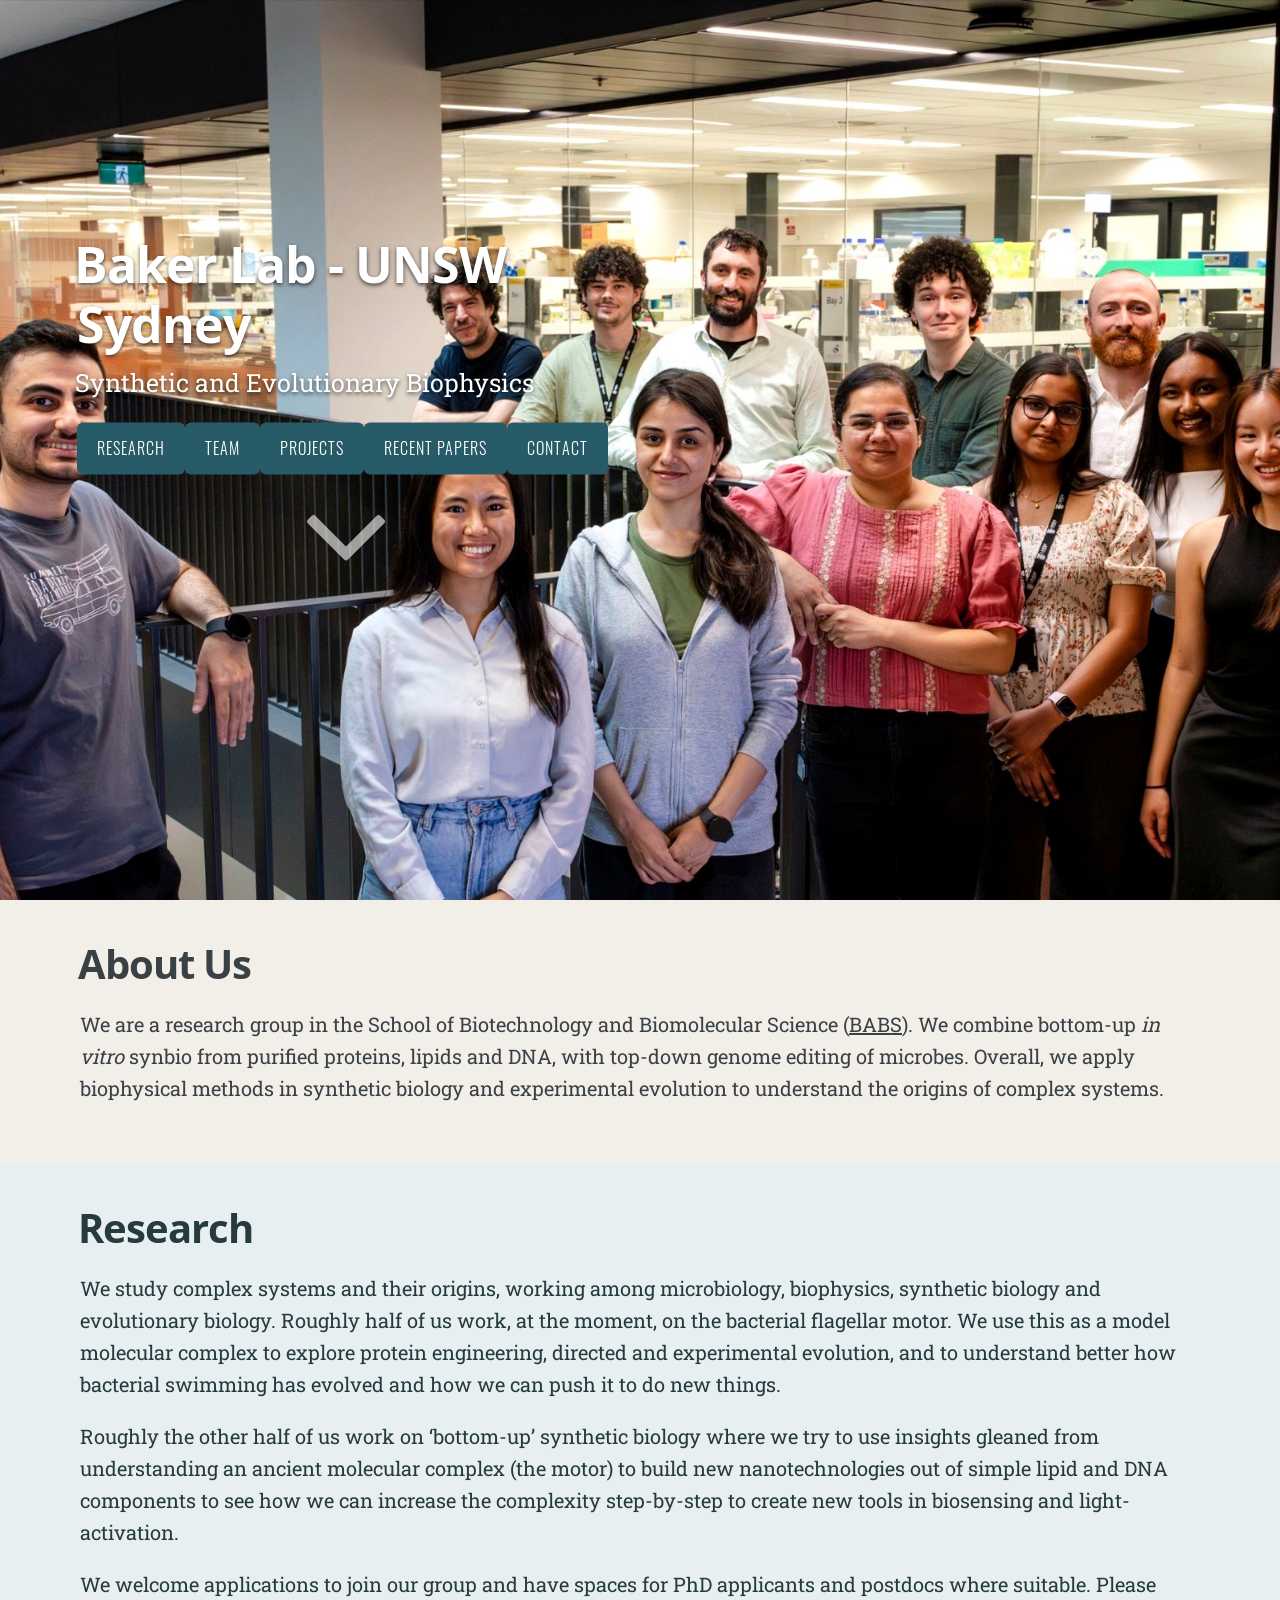
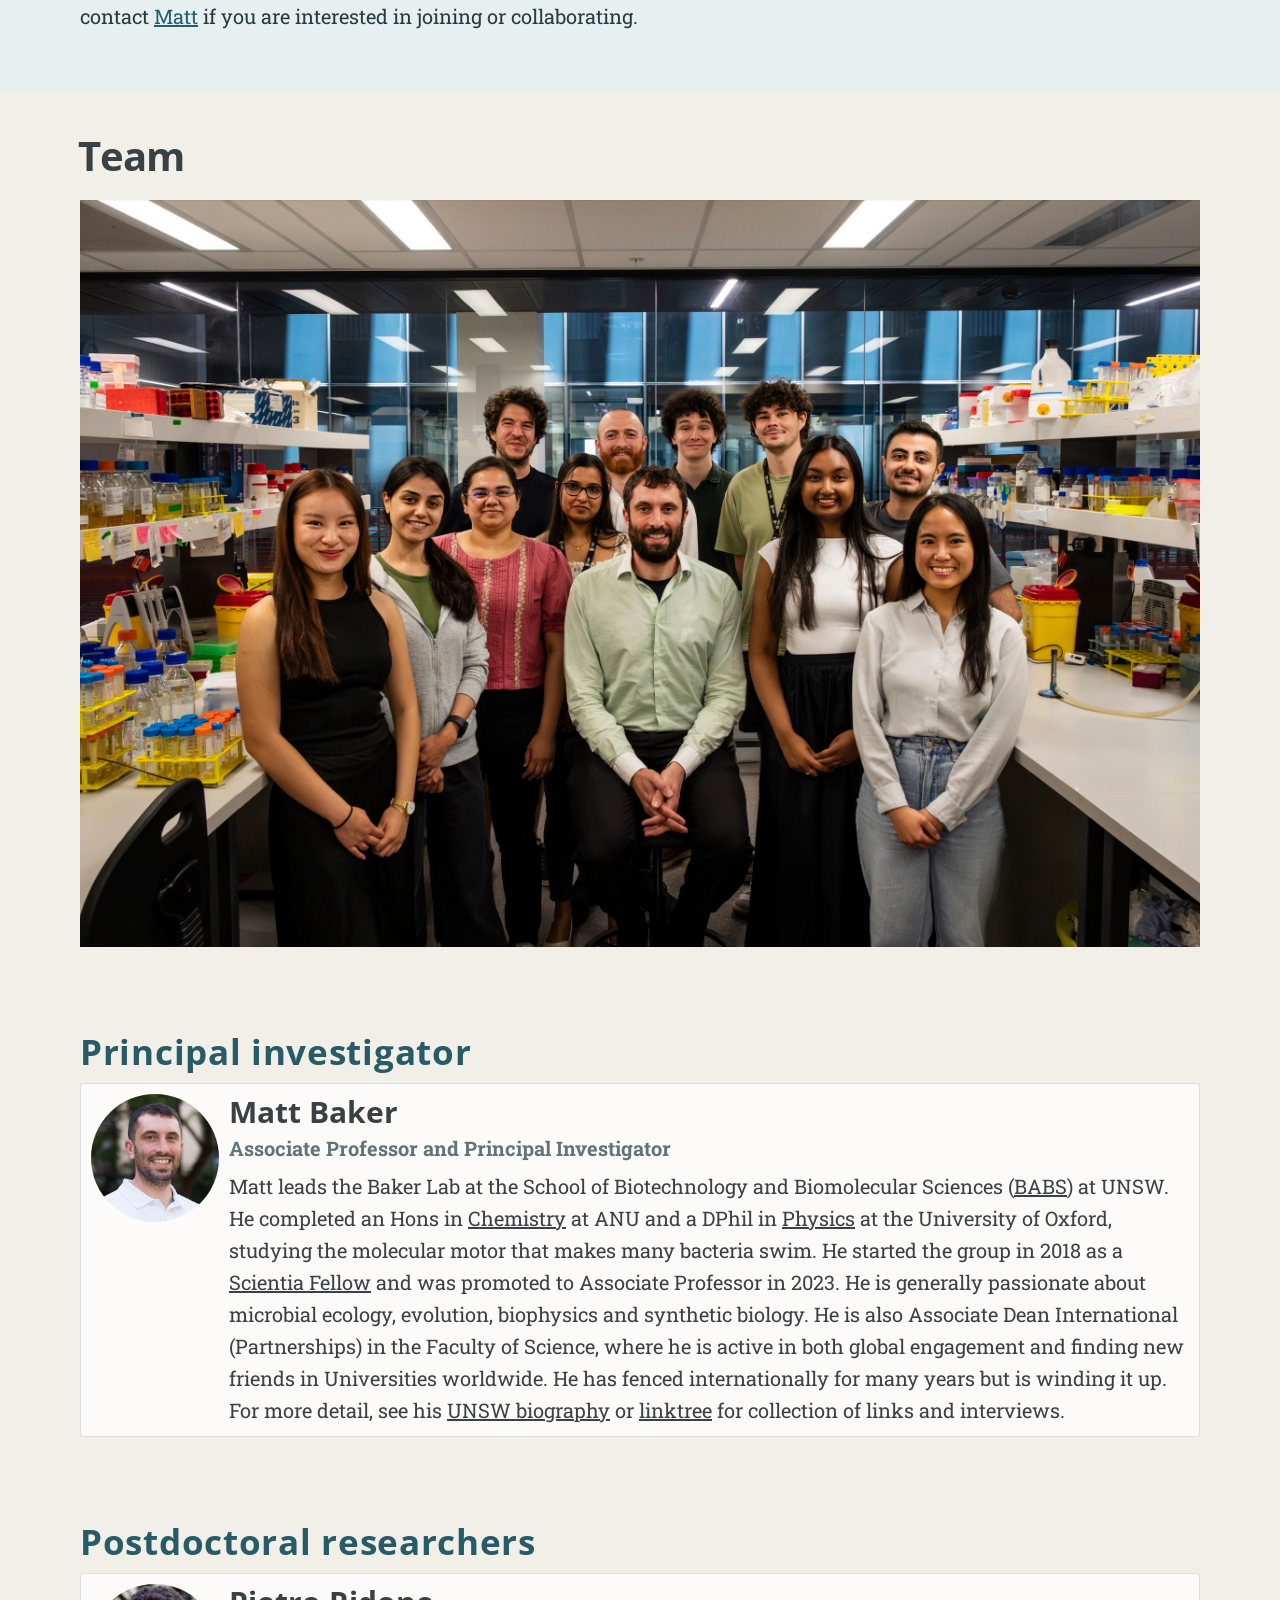
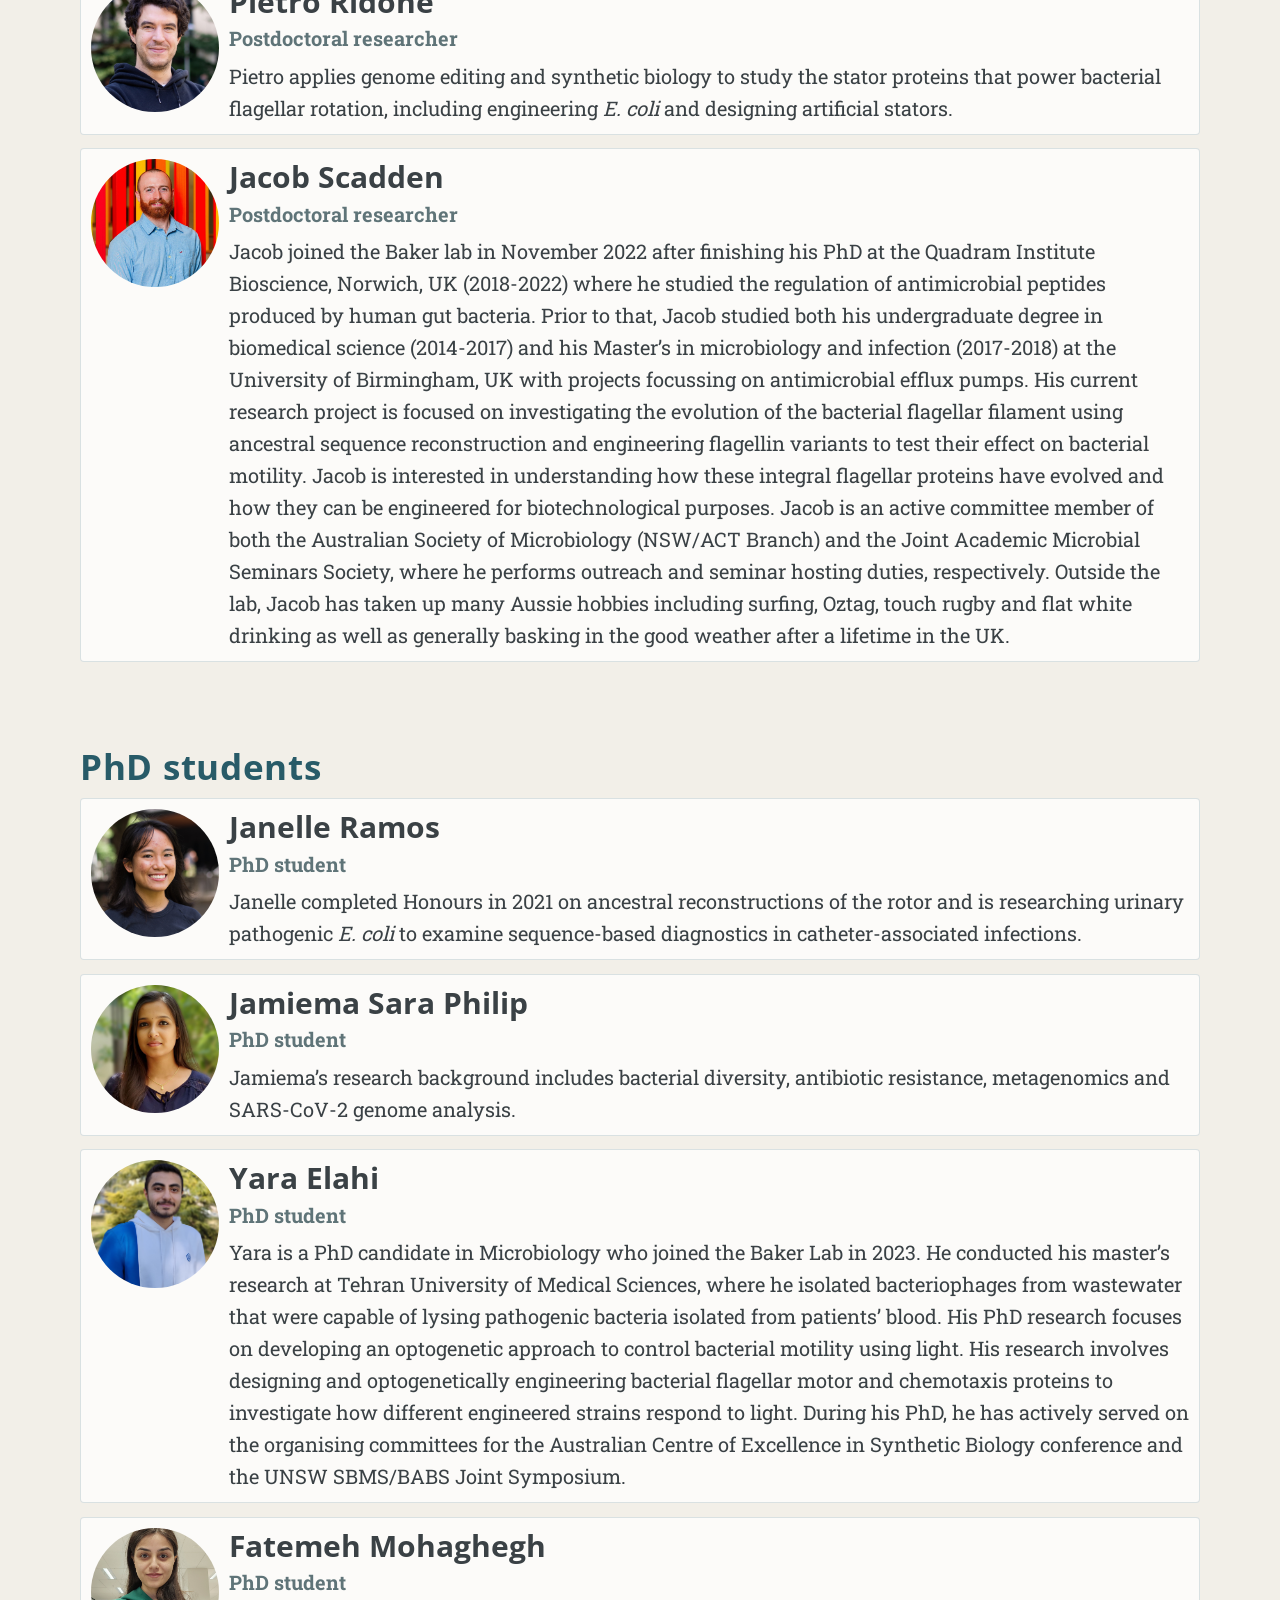
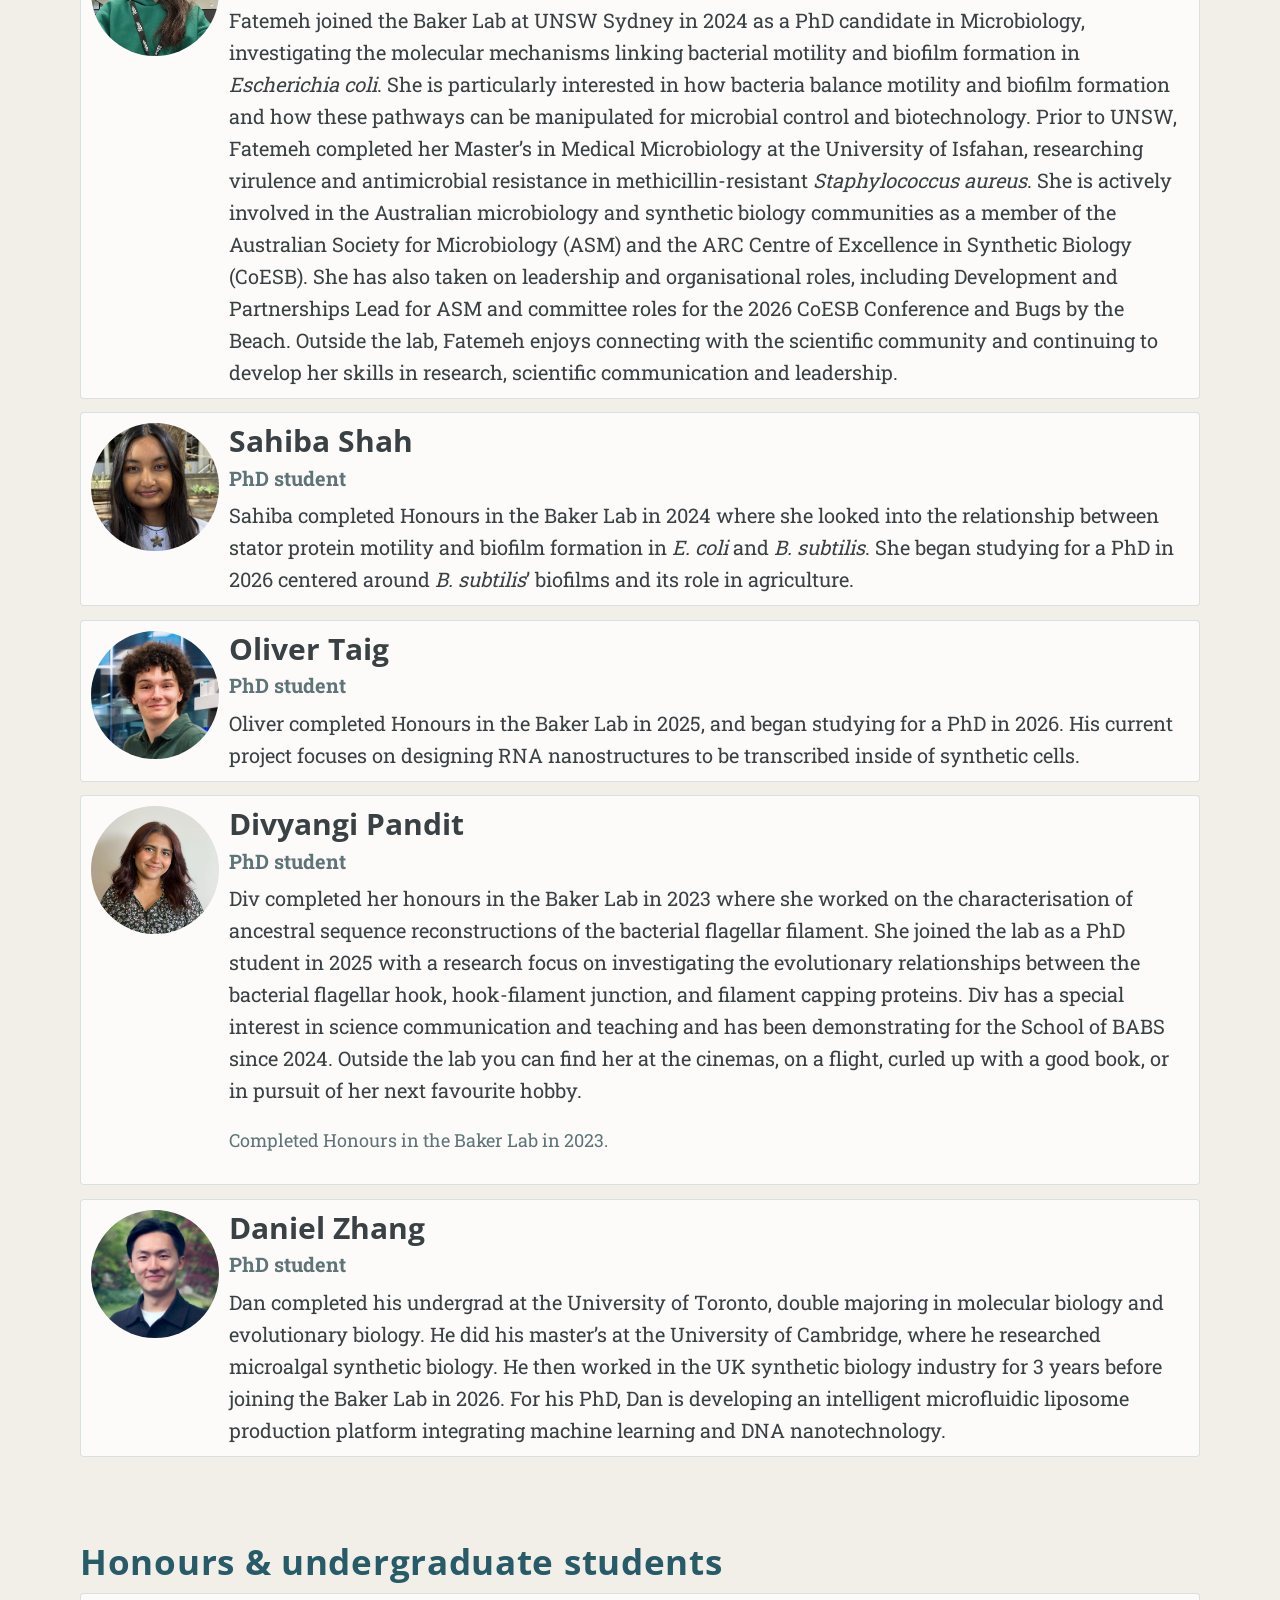
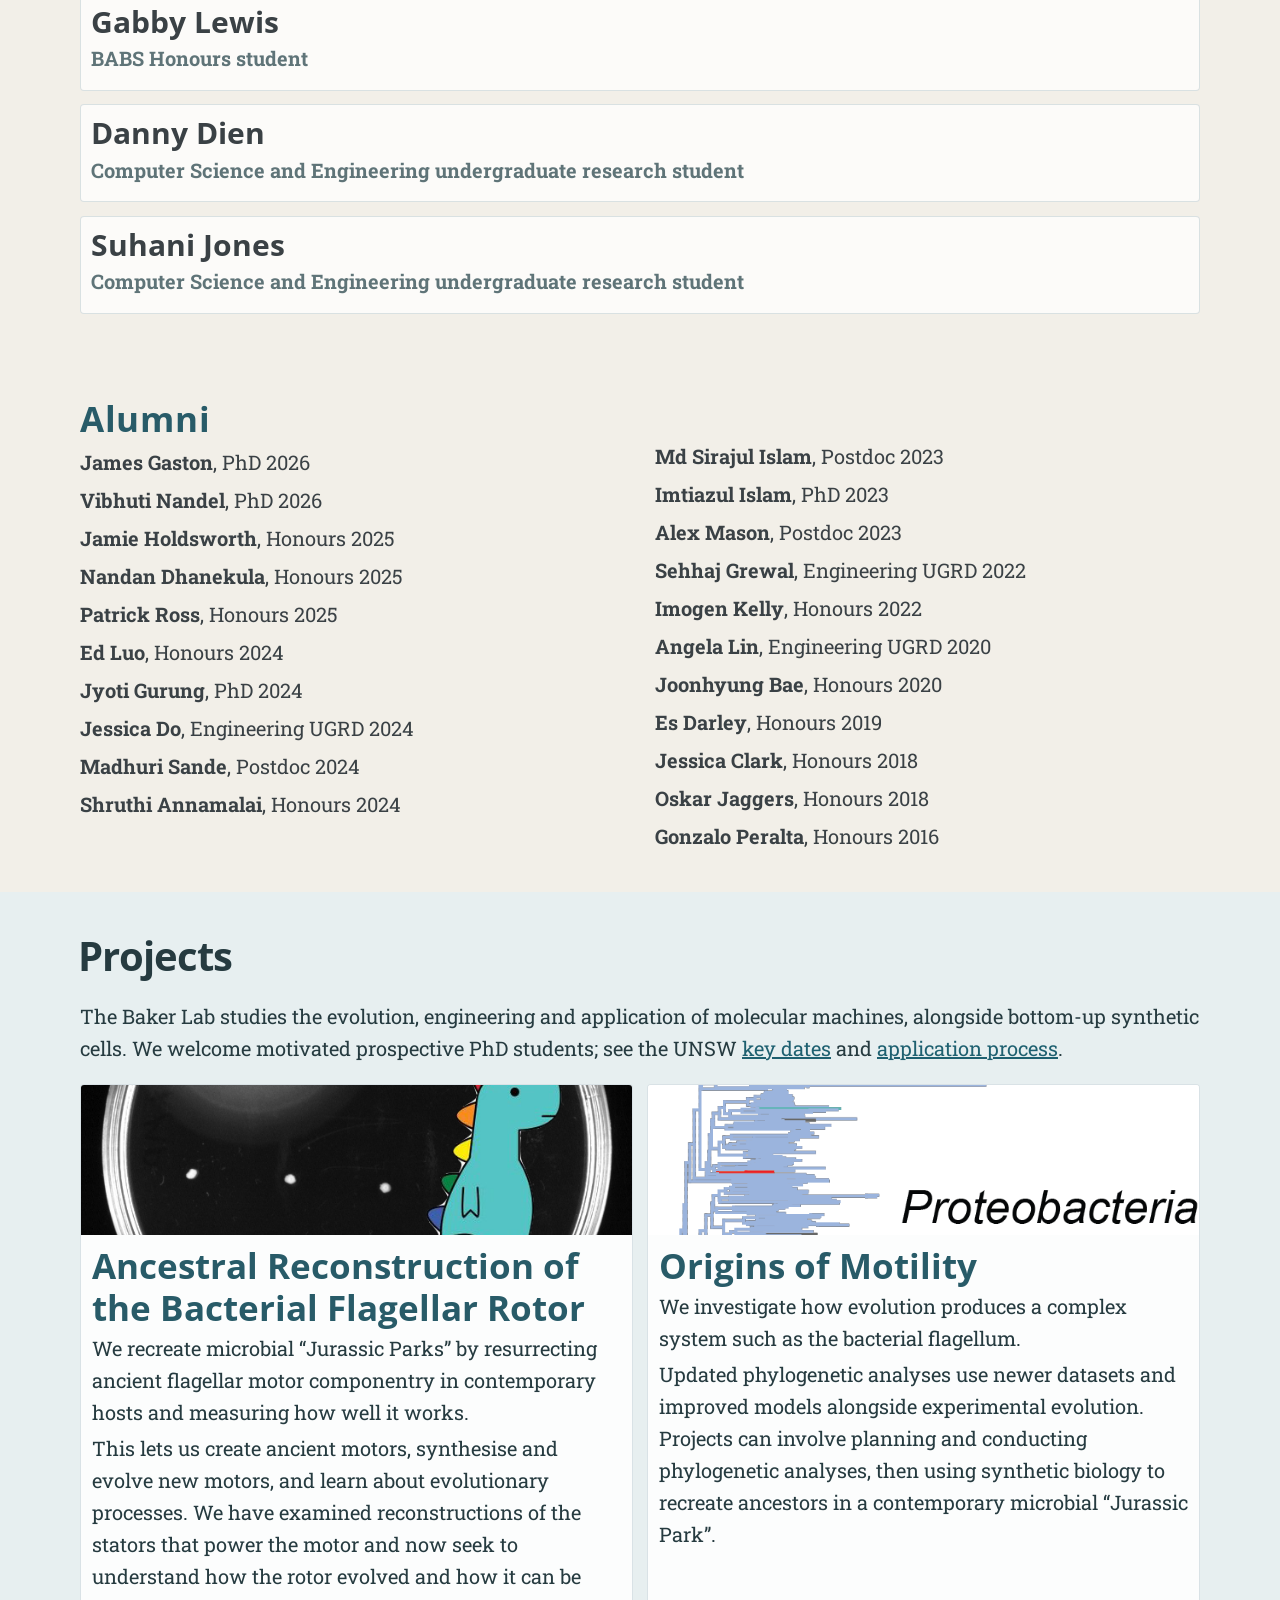
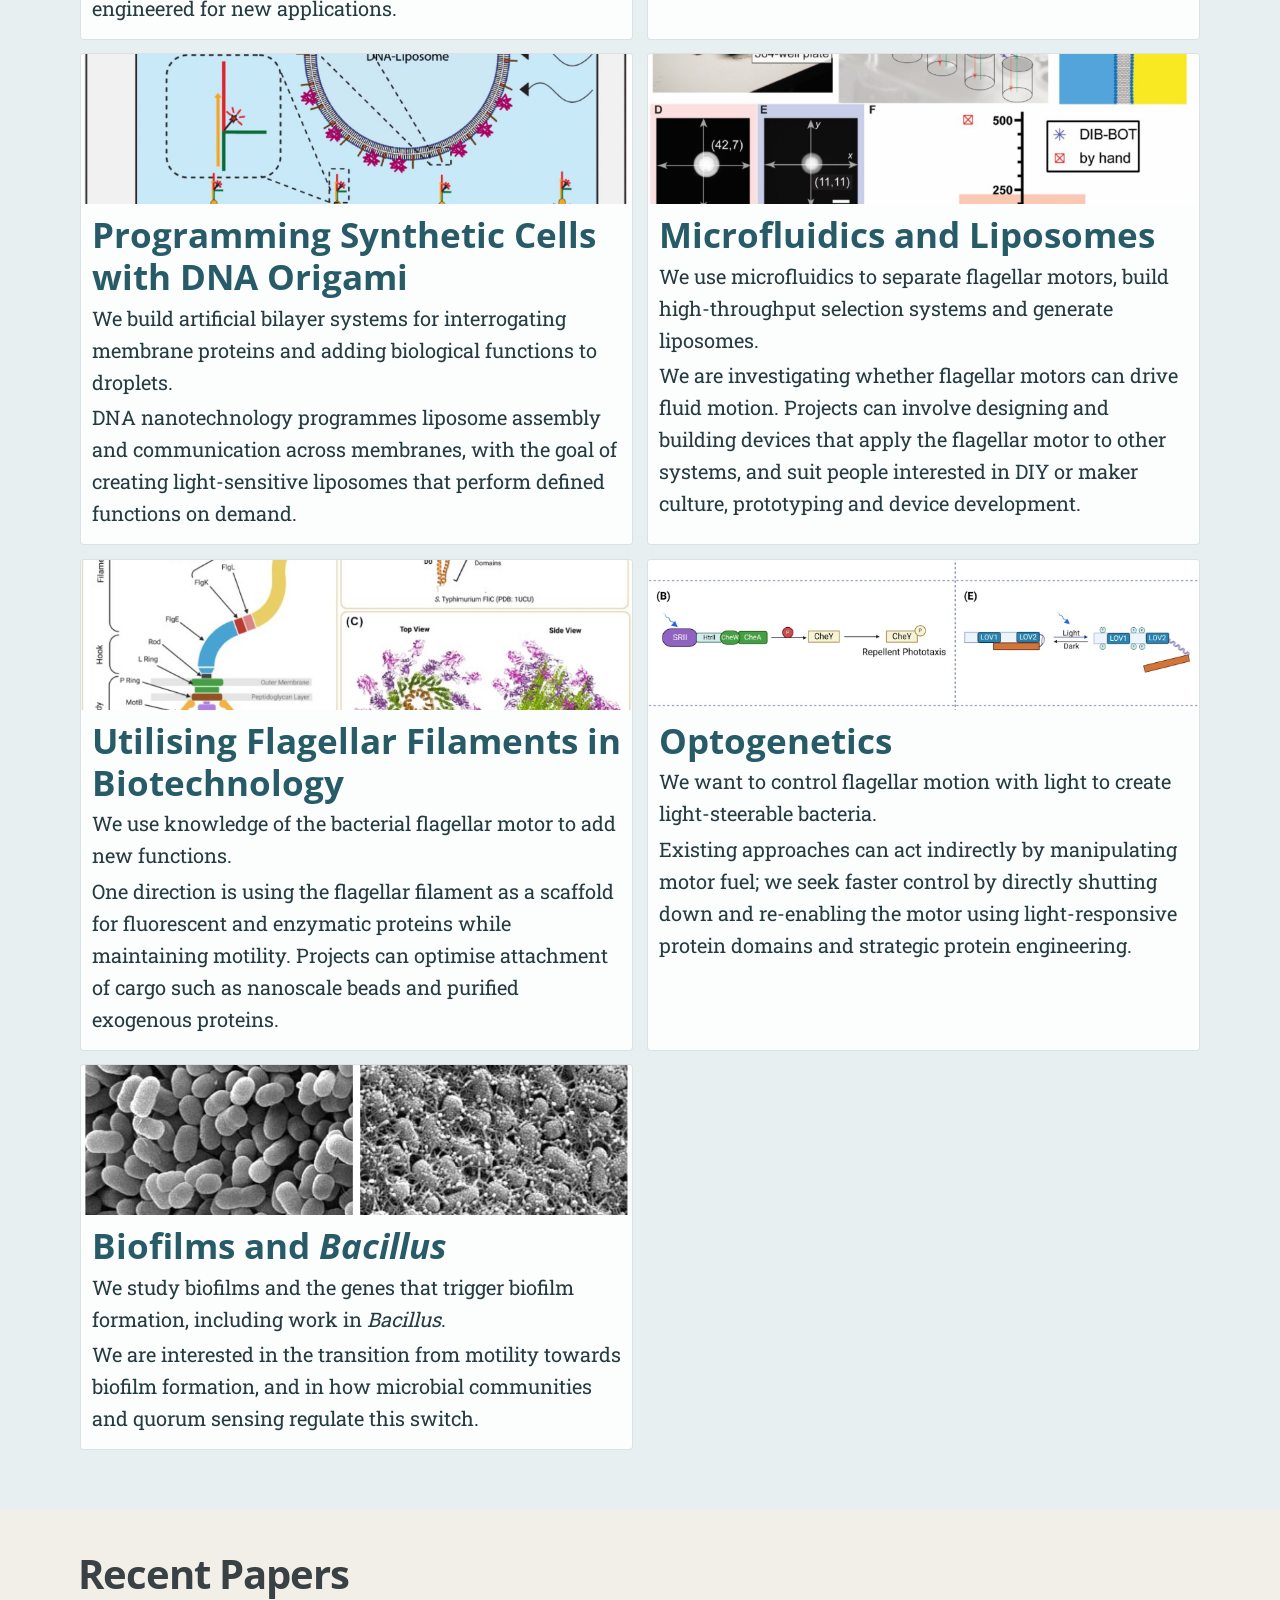
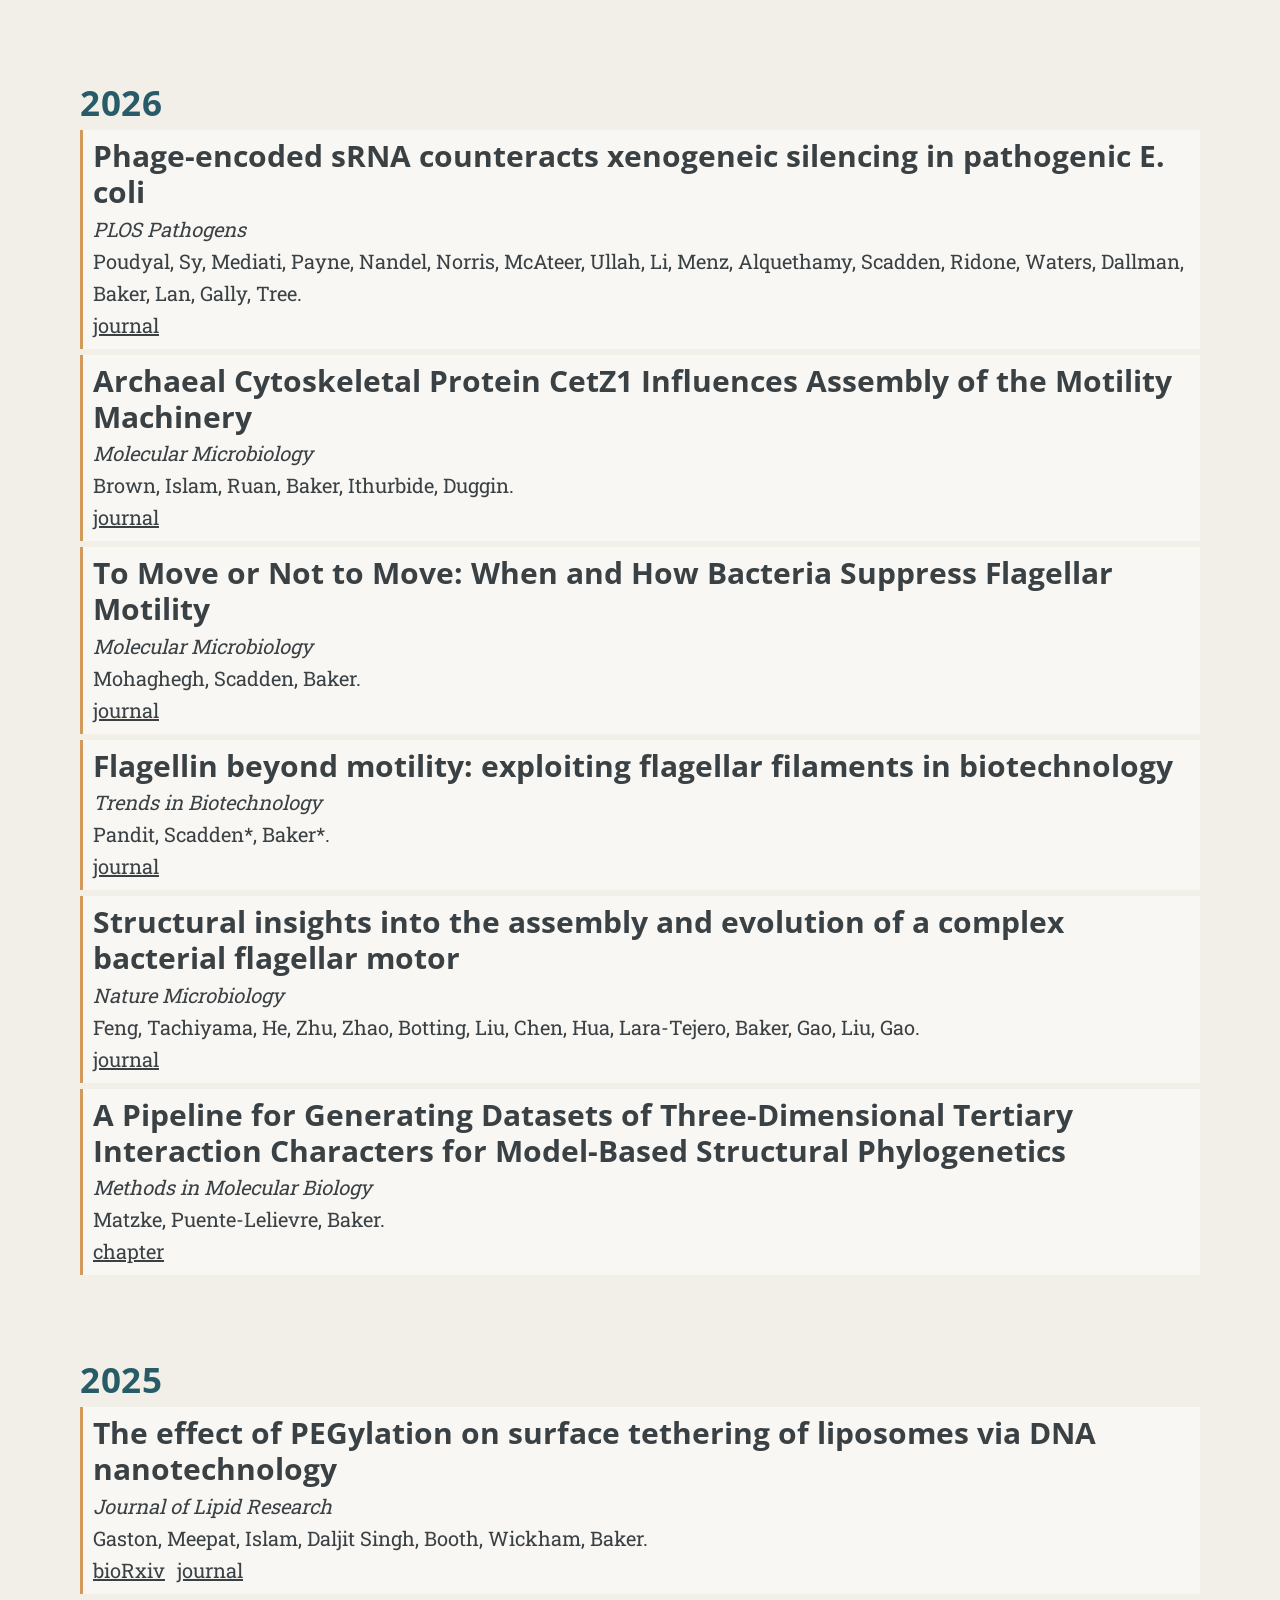
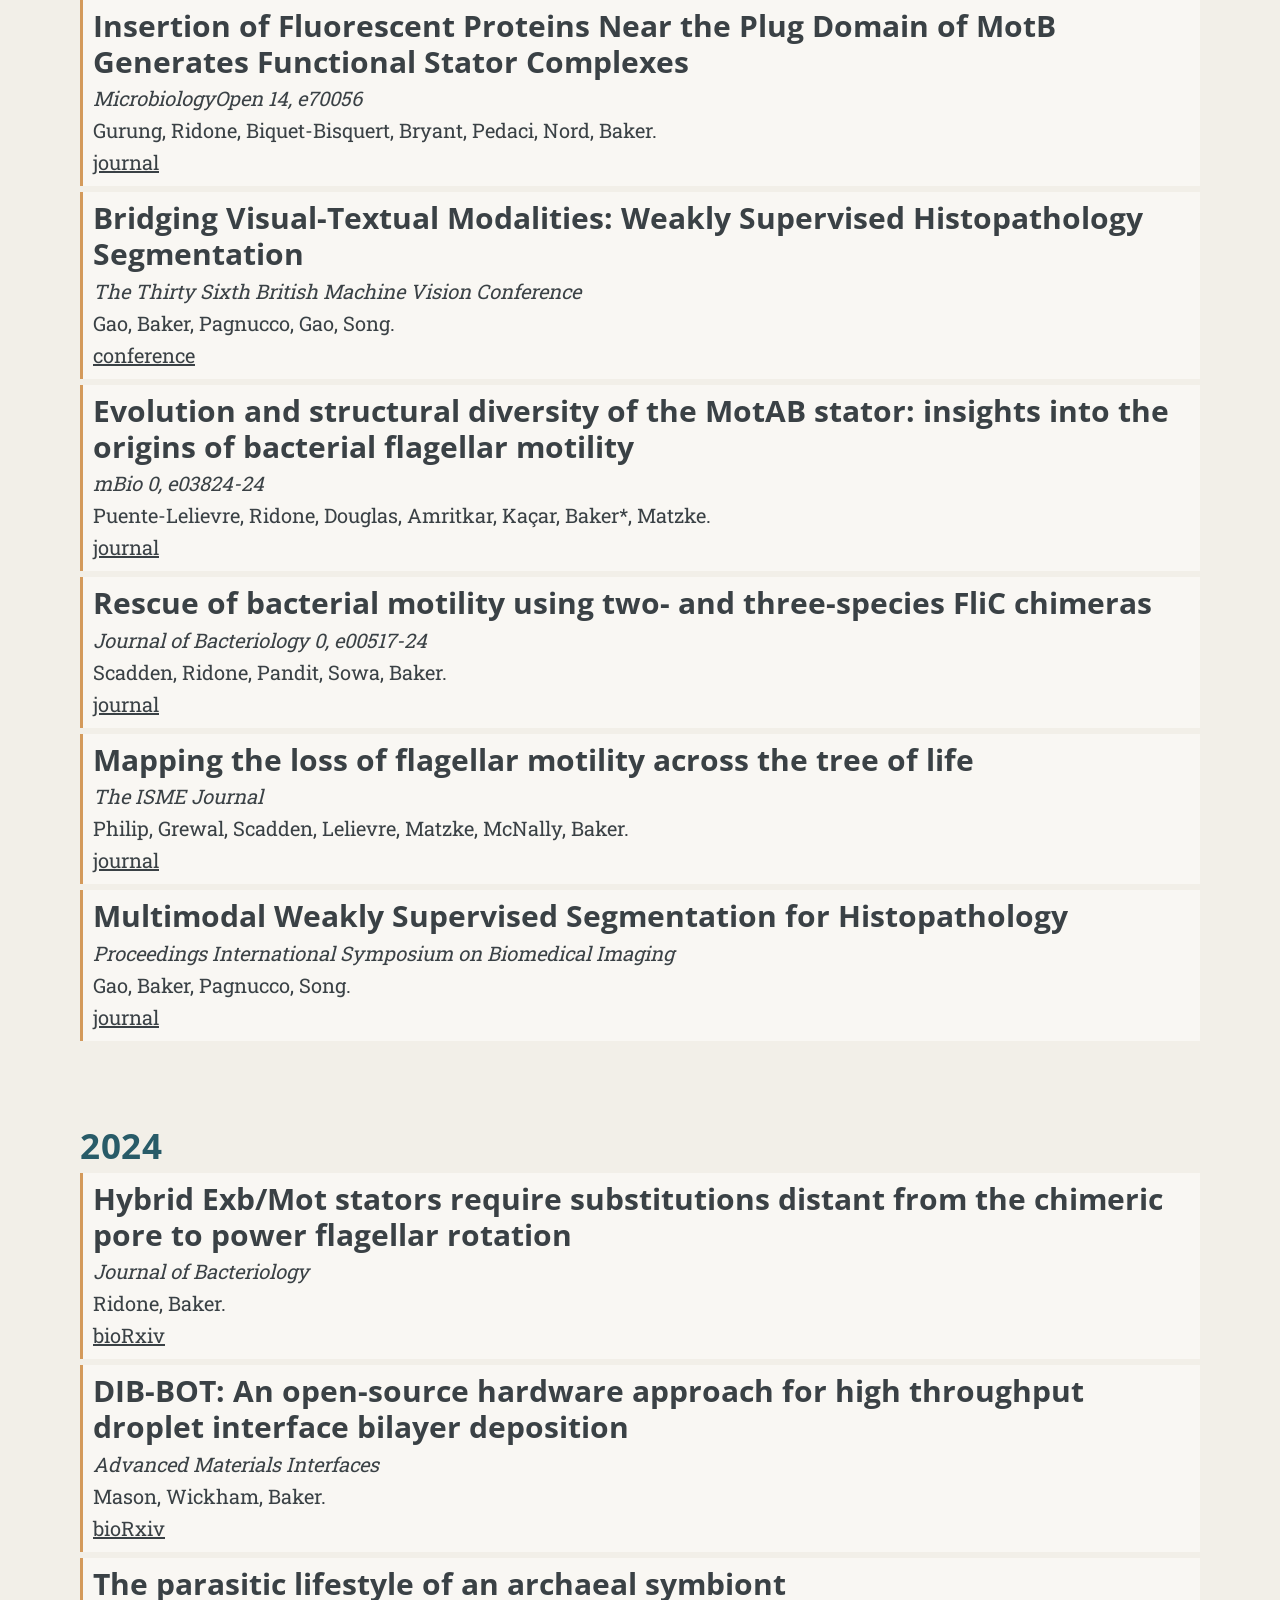
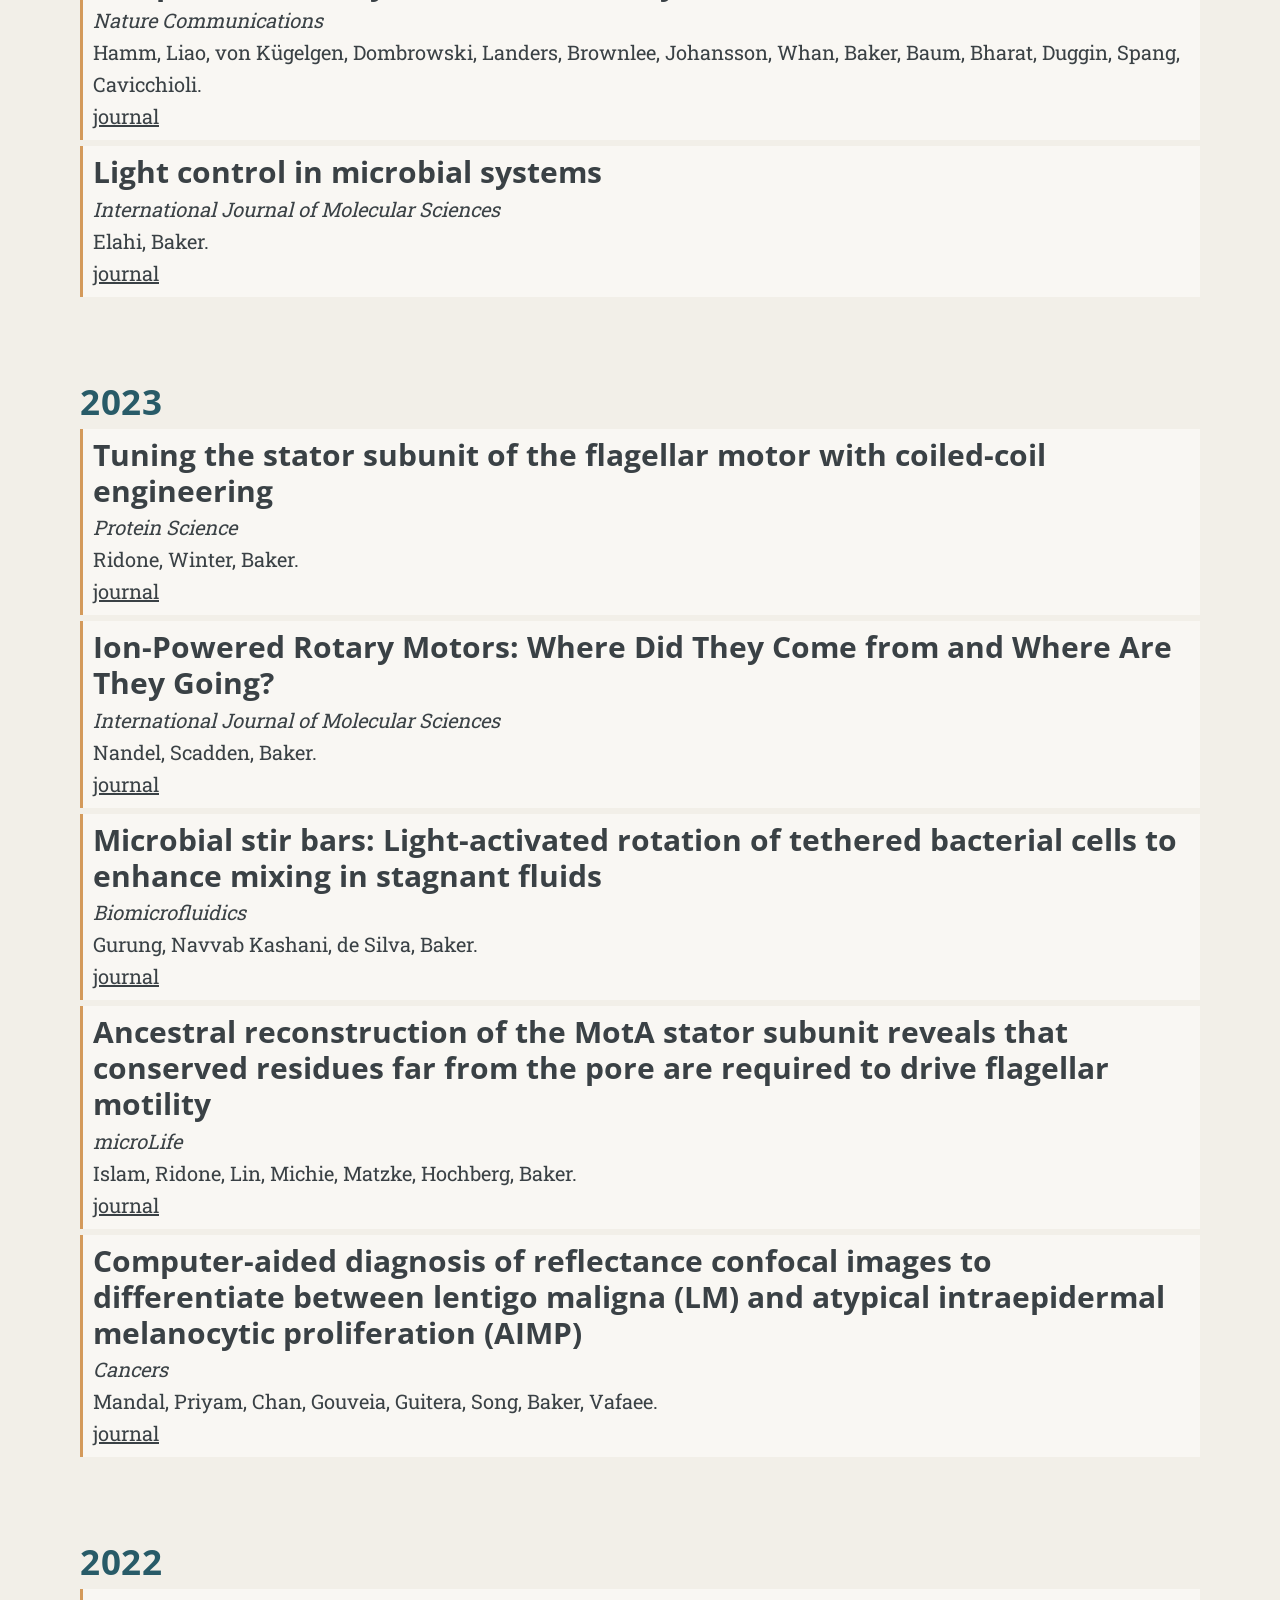
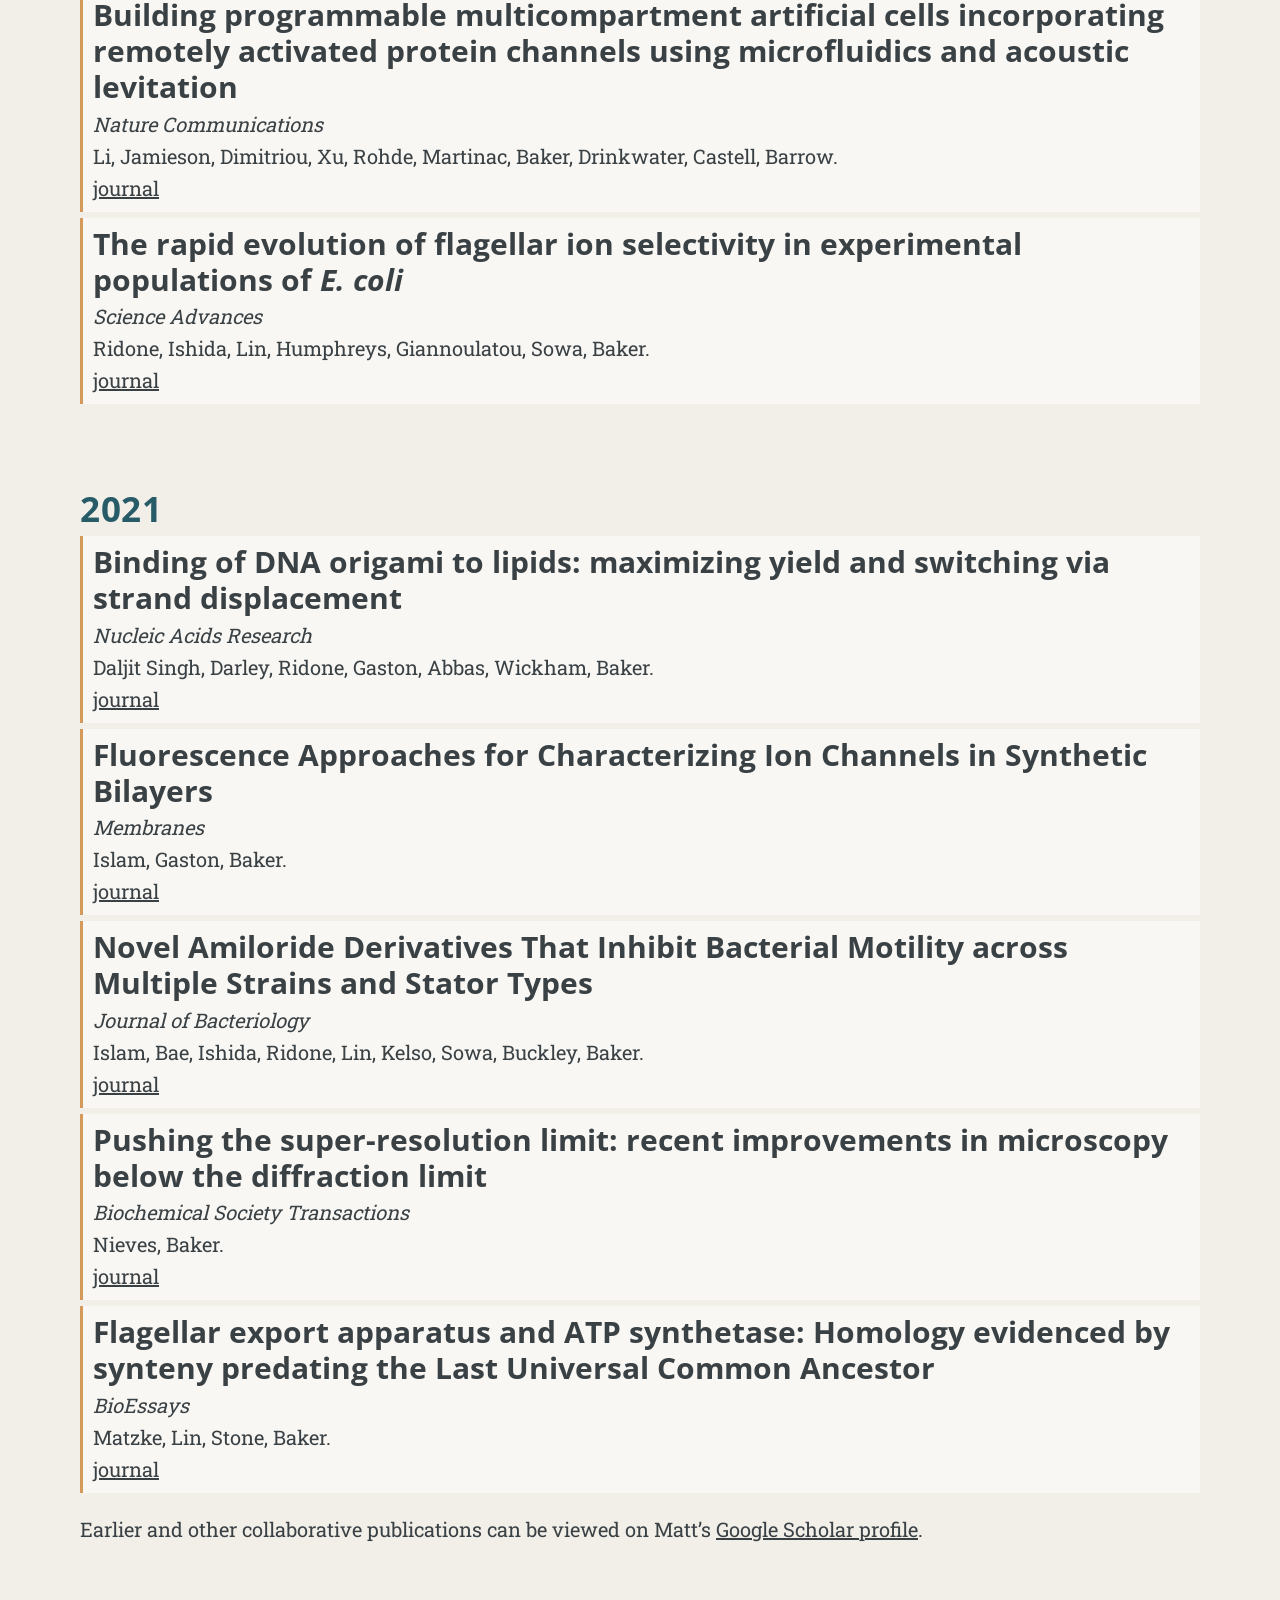
==== commit acbf9203: "Remove outdated publication status" ====
--- a/index.html
+++ b/index.html
@@ -1,3 +1,3 @@
 <!doctype html><html><meta http-equiv=Content-Type content="text/html" charset=UTF-8><meta http-equiv=X-UA-Compatible content="IE=edge,chrome=1"><title>Baker Lab - UNSW Sydney</title><link rel="shortcut icon" href=https://bakerlabbabs.github.io/images/favicon.png type=image/png><meta name=description content="Synthetic and Evolutionary Biophysics at UNSW"><meta name=keywords content="flagellar motor evolutionary biology experimental evolution directed evolution biophysics DNA nanotechnology"><meta name=referrer content="no-referrer-when-downgrade"><meta name=HandheldFriendly content="True"><meta name=MobileOptimized content="320"><meta name=viewport content="width=device-width,initial-scale=1"><link rel=stylesheet href=https://bakerlabbabs.github.io/css/screen.css><link rel=stylesheet href=https://bakerlabbabs.github.io/css/fonts.css type=text/css><link rel=stylesheet href=https://bakerlabbabs.github.io/fork-awesome/css/fork-awesome.min.css type=text/css><meta property="og:url" content="https://bakerlabbabs.github.io/"><meta property="og:site_name" content="Baker Lab - UNSW Sydney"><meta property="og:title" content="Baker Lab - UNSW Sydney"><meta property="og:description" content="Synthetic and Evolutionary Biophysics at UNSW"><meta property="og:locale" content="en"><meta property="og:type" content="website"><meta property="og:image" content="https://bakerlabbabs.github.io/images/header-2026.jpg"><meta name=twitter:card content="summary_large_image"><meta name=twitter:image content="https://bakerlabbabs.github.io/images/header-2026.jpg"><meta name=twitter:title content="Baker Lab - UNSW Sydney"><meta name=twitter:description content="Synthetic and Evolutionary Biophysics at UNSW"><meta itemprop=name content="Baker Lab - UNSW Sydney"><meta itemprop=description content="Synthetic and Evolutionary Biophysics at UNSW"><meta itemprop=image content="https://bakerlabbabs.github.io/images/header-2026.jpg"><link rel=stylesheet href=./css/lab-overrides.css><link rel=apple-touch-icon sizes=180x180 href=https://bakerlabbabs.github.io/images/apple-touch-icon.png><link rel=icon type=image/png sizes=32x32 href=https://bakerlabbabs.github.io/images/favicon-32x32.png><link rel=icon type=image/png sizes=16x16 href=https://bakerlabbabs.github.io/images/favicon-16x16.png><link rel=stylesheet href=./css/lab-overrides.css><body><header id=site-head style=background-image:url(images/header-2026-web-optimized.jpg)><div class=vertical><div id=site-head-content class=inner><h1 class=blog-title>Baker Lab - UNSW Sydney</h1><h2 class=blog-description>Synthetic and Evolutionary Biophysics</h2><a class="btn site-menu" data-title-anchor=research>Research</a><a class="btn site-menu" data-title-anchor=team>Team</a><a class="btn site-menu" data-title-anchor=projects>Projects</a><a class="btn site-menu" data-title-anchor=recent-papers>Recent Papers</a><a class="btn site-menu" data-title-anchor=contact>Contact</a>
-<i id=header-arrow class="fa fa-angle-down" aria-hidden=true></i></div></div></header><main class=content role=main><div class=fixed-nav></div><div class=post-holder><article id=about-us class="post first"><header class=post-header><h2 class=post-title>About Us</h2></header><section class=post-content><p>We are a research group in the School of Biotechnology and Biomolecular Science (<a href=https://www.babs.unsw.edu.au/>BABS</a>). We combine bottom-up <em>in vitro</em> synbio from purified proteins, lipids and DNA, with top-down genome editing of microbes. Overall, we apply biophysical methods in synthetic biology and experimental evolution to understand the origins of complex systems.</p></section></article></div><div class=post-holder><article id=research class=post><header class=post-header><h2 class=post-title>Research</h2></header><section class=post-content><p>We study complex systems and their origins, working among microbiology, biophysics, synthetic biology and evolutionary biology. Roughly half of us work, at the moment, on the bacterial flagellar motor. We use this as a model molecular complex to explore protein engineering, directed and experimental evolution, and to understand better how bacterial swimming has evolved and how we can push it to do new things.</p><p>Roughly the other half of us work on &lsquo;bottom-up&rsquo; synthetic biology where we try to use insights gleaned from understanding an ancient molecular complex (the motor) to build new nanotechnologies out of simple lipid and DNA components to see how we can increase the complexity step-by-step to create new tools in biosensing and light-activation.</p><p>We welcome applications to join our group and have spaces for PhD applicants and postdocs where suitable. Please contact <a href=https://www.babs.unsw.edu.au/matthew-baker>Matt</a> if you are interested in joining or collaborating.</p></section></article></div><div class=post-holder><article id=team class=post><header class=post-header><h2 class=post-title>Team</h2></header><section class=post-content><p><img src=images/team-2026.jpg alt="Baker Lab group in the laboratory"></p><h3>Principal investigator</h3><div class=member-grid><article class=member-card><img src=./images/Matt.jpg alt="Portrait of Matt Baker" loading=lazy><div><h4>Matt Baker</h4><p class=member-role>Associate Professor and Principal Investigator</p><div class=member-bio>Matt leads the Baker Lab at the School of Biotechnology and Biomolecular Sciences (<a href=https://www.babs.unsw.edu.au>BABS</a>) at UNSW. He completed an Hons in <a href=https://chemistry.anu.edu.au/>Chemistry</a> at ANU and a DPhil in <a href=https://www.physics.ox.ac.uk/>Physics</a> at the University of Oxford, studying the molecular motor that makes many bacteria swim. He started the group in 2018 as a <a href=https://research.unsw.edu.au/scientia-program>Scientia Fellow</a> and was promoted to Associate Professor in 2023. He is generally passionate about microbial ecology, evolution, biophysics and synthetic biology. He is also Associate Dean International (Partnerships) in the Faculty of Science, where he is active in both global engagement and finding new friends in Universities worldwide. He has fenced internationally for many years but is winding it up. For more detail, see his <a href=https://www.babs.unsw.edu.au/matthew-baker>UNSW biography</a> or <a href=http://linktr.ee/phatmattbaker>linktree</a> for collection of links and interviews.</div></div></article></div><h3>Postdoctoral researchers</h3><div class=member-grid><article class=member-card><img src=./images/Pietro.jpg alt="Portrait of Pietro Ridone" loading=lazy><div><h4>Pietro Ridone</h4><p class=member-role>Postdoctoral researcher</p><div class=member-bio>Pietro applies genome editing and synthetic biology to study the stator proteins that power bacterial flagellar rotation, including engineering <em>E. coli</em> and designing artificial stators.</div></div></article><article class=member-card><img src=./images/Jacob.jpg alt="Portrait of Jacob Scadden" loading=lazy><div><h4>Jacob Scadden</h4><p class=member-role>Postdoctoral researcher</p><div class=member-bio>Jacob joined the Baker lab in November 2022 after finishing his PhD at the Quadram Institute Bioscience, Norwich, UK (2018-2022) where he studied the regulation of antimicrobial peptides produced by human gut bacteria. Prior to that, Jacob studied both his undergraduate degree in biomedical science (2014-2017) and his Master’s in microbiology and infection (2017-2018) at the University of Birmingham, UK with projects focussing on antimicrobial efflux pumps. His current research project is focused on investigating the evolution of the bacterial flagellar filament using ancestral sequence reconstruction and engineering flagellin variants to test their effect on bacterial motility. Jacob is interested in understanding how these integral flagellar proteins have evolved and how they can be engineered for biotechnological purposes. Jacob is an active committee member of both the Australian Society of Microbiology (NSW/ACT Branch) and the Joint Academic Microbial Seminars Society, where he performs outreach and seminar hosting duties, respectively. Outside the lab, Jacob has taken up many Aussie hobbies including surfing, Oztag, touch rugby and flat white drinking as well as generally basking in the good weather after a lifetime in the UK.</div></div></article></div><h3>PhD students</h3><div class=member-grid><article class=member-card><img src=./images/Janelle.jpg alt="Portrait of Janelle Ramos" loading=lazy><div><h4>Janelle Ramos</h4><p class=member-role>PhD student</p><div class=member-bio>Janelle completed Honours in 2021 on ancestral reconstructions of the rotor and is researching urinary pathogenic <em>E. coli</em> to examine sequence-based diagnostics in catheter-associated infections.</div></div></article><article class=member-card><img src=./images/Jamiema.jpg alt="Portrait of Jamiema Sara Philip" loading=lazy><div><h4>Jamiema Sara Philip</h4><p class=member-role>PhD student</p><div class=member-bio>Jamiema’s research background includes bacterial diversity, antibiotic resistance, metagenomics and SARS-CoV-2 genome analysis.</div></div></article><article class=member-card><img src=./images/Yara.jpg alt="Portrait of Yara Elahi" loading=lazy><div><h4>Yara Elahi</h4><p class=member-role>PhD student</p><div class=member-bio>Yara is a PhD candidate in Microbiology who joined the Baker Lab in 2023. He conducted his master’s research at Tehran University of Medical Sciences, where he isolated bacteriophages from wastewater that were capable of lysing pathogenic bacteria isolated from patients’ blood. His PhD research focuses on developing an optogenetic approach to control bacterial motility using light. His research involves designing and optogenetically engineering bacterial flagellar motor and chemotaxis proteins to investigate how different engineered strains respond to light. During his PhD, he has actively served on the organising committees for the Australian Centre of Excellence in Synthetic Biology conference and the UNSW SBMS/BABS Joint Symposium.</div></div></article><article class=member-card><img src=./images/Fatemeh.jpg alt="Portrait of Fatemeh Mohaghegh" loading=lazy><div><h4>Fatemeh Mohaghegh</h4><p class=member-role>PhD student</p><div class=member-bio>Fatemeh joined the Baker Lab at UNSW Sydney in 2024 as a PhD candidate in Microbiology, investigating the molecular mechanisms linking bacterial motility and biofilm formation in <em>Escherichia coli</em>. She is particularly interested in how bacteria balance motility and biofilm formation and how these pathways can be manipulated for microbial control and biotechnology. Prior to UNSW, Fatemeh completed her Master’s in Medical Microbiology at the University of Isfahan, researching virulence and antimicrobial resistance in methicillin-resistant <em>Staphylococcus aureus</em>. She is actively involved in the Australian microbiology and synthetic biology communities as a member of the Australian Society for Microbiology (ASM) and the ARC Centre of Excellence in Synthetic Biology (CoESB). She has also taken on leadership and organisational roles, including Development and Partnerships Lead for ASM and committee roles for the 2026 CoESB Conference and Bugs by the Beach. Outside the lab, Fatemeh enjoys connecting with the scientific community and continuing to develop her skills in research, scientific communication and leadership.</div></div></article><article class=member-card><img src=./images/Sahiba.jpg alt="Portrait of Sahiba Shah" loading=lazy><div><h4>Sahiba Shah</h4><p class=member-role>PhD student</p><div class=member-bio>Sahiba completed Honours in the Baker Lab in 2024 where she looked into the relationship between stator protein motility and biofilm formation in <em>E. coli</em> and <em>B. subtilis</em>. She began studying for a PhD in 2026 centered around <em>B. subtilis</em>’ biofilms and its role in agriculture.</div></div></article><article class=member-card><img src=./images/Oliver.jpg alt="Portrait of Oliver Taig" loading=lazy><div><h4>Oliver Taig</h4><p class=member-role>PhD student</p><div class=member-bio>Oliver completed Honours in the Baker Lab in 2025, and began studying for a PhD in 2026. His current project focuses on designing RNA nanostructures to be transcribed inside of synthetic cells.</div></div></article><article class=member-card><img src=./images/Divyangi.jpg alt="Portrait of Divyangi Pandit" loading=lazy><div><h4>Divyangi Pandit</h4><p class=member-role>PhD student</p><div class=member-bio>Div completed her honours in the Baker Lab in 2023 where she worked on the characterisation of ancestral sequence reconstructions of the bacterial flagellar filament. She joined the lab as a PhD student in 2025 with a research focus on investigating the evolutionary relationships between the bacterial flagellar hook, hook-filament junction, and filament capping proteins. Div has a special interest in science communication and teaching and has been demonstrating for the School of BABS since 2024. Outside the lab you can find her at the cinemas, on a flight, curled up with a good book, or in pursuit of her next favourite hobby.</div><p class=member-note>Completed Honours in the Baker Lab in 2023.</p></div></article><article class=member-card><img src=./images/Daniel.jpg alt="Portrait of Daniel Zhang" loading=lazy><div><h4>Daniel Zhang</h4><p class=member-role>PhD student</p><div class=member-bio>Dan completed his undergrad at the University of Toronto, double majoring in molecular biology and evolutionary biology. He did his master’s at the University of Cambridge, where he researched microalgal synthetic biology. He then worked in the UK synthetic biology industry for 3 years before joining the Baker Lab in 2026. For his PhD, Dan is developing an intelligent microfluidic liposome production platform integrating machine learning and DNA nanotechnology.</div></div></article></div><h3>Honours & undergraduate students</h3><div class=member-grid><article class=member-card><div><h4>Gabby Lewis</h4><p class=member-role>BABS Honours student</p></div></article><article class=member-card><div><h4>Danny Dien</h4><p class=member-role>Computer Science and Engineering undergraduate research student</p></div></article><article class=member-card><div><h4>Suhani Jones</h4><p class=member-role>Computer Science and Engineering undergraduate research student</p></div></article></div><h3>Alumni</h3><div class=alumni-list><p><strong>James Gaston</strong>, PhD 2026</p><p><strong>Vibhuti Nandel</strong>, PhD 2026</p><p><strong>Jamie Holdsworth</strong>, Honours 2025</p><p><strong>Nandan Dhanekula</strong>, Honours 2025</p><p><strong>Patrick Ross</strong>, Honours 2025</p><p><strong>Ed Luo</strong>, Honours 2024</p><p><strong>Jyoti Gurung</strong>, PhD 2024</p><p><strong>Jessica Do</strong>, Engineering UGRD 2024</p><p><strong>Madhuri Sande</strong>, Postdoc 2024</p><p><strong>Shruthi Annamalai</strong>, Honours 2024</p><p><strong>Md Sirajul Islam</strong>, Postdoc 2023</p><p><strong>Imtiazul Islam</strong>, PhD 2023</p><p><strong>Alex Mason</strong>, Postdoc 2023</p><p><strong>Sehhaj Grewal</strong>, Engineering UGRD 2022</p><p><strong>Imogen Kelly</strong>, Honours 2022</p><p><strong>Angela Lin</strong>, Engineering UGRD 2020</p><p><strong>Joonhyung Bae</strong>, Honours 2020</p><p><strong>Es Darley</strong>, Honours 2019</p><p><strong>Jessica Clark</strong>, Honours 2018</p><p><strong>Oskar Jaggers</strong>, Honours 2018</p><p><strong>Gonzalo Peralta</strong>, Honours 2016</p></div></section></article></div><div class=post-holder><article id=projects class=post><header class=post-header><h2 class=post-title>Projects</h2></header><section class=post-content><p>The Baker Lab studies the evolution, engineering and application of molecular machines, alongside bottom-up synthetic cells. We welcome motivated prospective PhD students; see the UNSW <a href=https://research.unsw.edu.au/key-dates>key dates</a> and <a href=https://research.unsw.edu.au/how-apply>application process</a>.</p><div class=project-grid><article class=project-card><img src=./images/dinoplate.jpg alt loading=lazy><div><h3>Ancestral Reconstruction of the Bacterial Flagellar Rotor</h3><p class=project-summary>We recreate microbial “Jurassic Parks” by resurrecting ancient flagellar motor componentry in contemporary hosts and measuring how well it works.</p><p>This lets us create ancient motors, synthesise and evolve new motors, and learn about evolutionary processes. We have examined reconstructions of the stators that power the motor and now seek to understand how the rotor evolved and how it can be engineered for new applications.</p></div></article><article class=project-card><img src=./images/motbphylo.jpg alt loading=lazy><div><h3>Origins of Motility</h3><p class=project-summary>We investigate how evolution produces a complex system such as the bacterial flagellum.</p><p>Updated phylogenetic analyses use newer datasets and improved models alongside experimental evolution. Projects can involve planning and conducting phylogenetic analyses, then using synthetic biology to recreate ancestors in a contemporary microbial “Jurassic Park”.</p></div></article><article class=project-card><img src=./images/publication-pegylation.jpg alt loading=lazy><div><h3>Programming Synthetic Cells with DNA Origami</h3><p class=project-summary>We build artificial bilayer systems for interrogating membrane proteins and adding biological functions to droplets.</p><p>DNA nanotechnology programmes liposome assembly and communication across membranes, with the goal of creating light-sensitive liposomes that perform defined functions on demand.</p></div></article><article class=project-card><img src=./images/publication-dib-bot.jpg alt loading=lazy><div><h3>Microfluidics and Liposomes</h3><p class=project-summary>We use microfluidics to separate flagellar motors, build high-throughput selection systems and generate liposomes.</p><p>We are investigating whether flagellar motors can drive fluid motion. Projects can involve designing and building devices that apply the flagellar motor to other systems, and suit people interested in DIY or maker culture, prototyping and device development.</p></div></article><article class=project-card><img src=./images/publication-flagellin.jpg alt loading=lazy><div><h3>Utilising Flagellar Filaments in Biotechnology</h3><p class=project-summary>We use knowledge of the bacterial flagellar motor to add new functions.</p><p>One direction is using the flagellar filament as a scaffold for fluorescent and enzymatic proteins while maintaining motility. Projects can optimise attachment of cargo such as nanoscale beads and purified exogenous proteins.</p></div></article><article class=project-card><img src=./images/publication-light-control.jpg alt loading=lazy><div><h3>Optogenetics</h3><p class=project-summary>We want to control flagellar motion with light to create light-steerable bacteria.</p><p>Existing approaches can act indirectly by manipulating motor fuel; we seek faster control by directly shutting down and re-enabling the motor using light-responsive protein domains and strategic protein engineering.</p></div></article><article class=project-card><img src=./images/biofilm-public-domain.jpg alt loading=lazy><div><h3>Biofilms and <em>Bacillus</em></h3><p class=project-summary>We study biofilms and the genes that trigger biofilm formation, including work in <em>Bacillus</em>.</p><p>We are interested in the transition from motility towards biofilm formation, and in how microbial communities and quorum sensing regulate this switch.</p></div></article></div></section></article></div><div class=post-holder><article id=recent-papers class=post><header class=post-header><h2 class=post-title>Recent Papers</h2></header><section class=post-content><h3>2026</h3><article class=publication><h4>Phage-encoded sRNA counteracts xenogeneic silencing in pathogenic E. coli</h4><p><em>PLOS Pathogens</em><br>Poudyal, Sy, Mediati, Payne, Nandel, Norris, McAteer, Ullah, Li, Menz, Alquethamy, Scadden, Ridone, Waters, Dallman, Baker, Lan, Gally, Tree.<br><a href=https://doi.org/10.1371/journal.ppat.1014486>journal</a></p></article><article class=publication><h4>Archaeal Cytoskeletal Protein CetZ1 Influences Assembly of the Motility Machinery</h4><p><em>Molecular Microbiology</em><br>Brown, Islam, Ruan, Baker, Ithurbide, Duggin.<br><a href=https://doi.org/10.1111/mmi.70109>journal</a></p></article><article class=publication><h4>To Move or Not to Move: When and How Bacteria Suppress Flagellar Motility</h4><p><em>Molecular Microbiology</em><br>Mohaghegh, Scadden, Baker.<br><a href=https://doi.org/10.1111/mmi.70085>journal</a></p></article><article class=publication><h4>Flagellin beyond motility: exploiting flagellar filaments in biotechnology</h4><p><em>Trends in Biotechnology</em><br>Pandit, Scadden*, Baker*.<br><a href=https://doi.org/10.1016/j.tibtech.2026.05.007>journal</a></p></article><article class=publication><h4>Structural insights into the assembly and evolution of a complex bacterial flagellar motor</h4><p><em>Nature Microbiology</em><br>Feng, Tachiyama, He, Zhu, Zhao, Botting, Liu, Chen, Hua, Lara-Tejero, Baker, Gao, Liu, Gao.<br><a href=https://doi.org/10.1038/s41564-025-02248-5>journal</a></p></article><article class=publication><h4>A Pipeline for Generating Datasets of Three-Dimensional Tertiary Interaction Characters for Model-Based Structural Phylogenetics</h4><p><em>Methods in Molecular Biology</em><br>Matzke, Puente-Lelievre, Baker.<br><a href=https://doi.org/10.1007/978-1-0716-4836-0_14>chapter</a></p></article><h3>2025</h3><article class=publication><h4>The effect of PEGylation on surface tethering of liposomes via DNA nanotechnology</h4><p><em>Journal of Lipid Research (in press)</em><br>Gaston, Meepat, Islam, Daljit Singh, Booth, Wickham, Baker.<br><a href=https://doi.org/10.1101/2025.07.07.663613>bioRxiv</a> <a href=https://doi.org/10.1016/j.jlr.2025.100940>journal</a></p></article><article class=publication><h4>Insertion of Fluorescent Proteins Near the Plug Domain of MotB Generates Functional Stator Complexes</h4><p><em>MicrobiologyOpen 14, e70056</em><br>Gurung, Ridone, Biquet-Bisquert, Bryant, Pedaci, Nord, Baker.<br><a href=https://doi.org/10.1002/mbo3.70056>journal</a></p></article><article class=publication><h4>Bridging Visual-Textual Modalities: Weakly Supervised Histopathology Segmentation</h4><p><em>The Thirty Sixth British Machine Vision Conference</em><br>Gao, Baker, Pagnucco, Gao, Song.<br><a href=https://bmvc2025.bmva.org/>conference</a></p></article><article class=publication><h4>Evolution and structural diversity of the MotAB stator: insights into the origins of bacterial flagellar motility</h4><p><em>mBio 0, e03824-24</em><br>Puente-Lelievre, Ridone, Douglas, Amritkar, Kaçar, Baker*, Matzke.<br><a href=https://doi.org/10.1128/mbio.03824-24>journal</a></p></article><article class=publication><h4>Rescue of bacterial motility using two- and three-species FliC chimeras</h4><p><em>Journal of Bacteriology 0, e00517-24</em><br>Scadden, Ridone, Pandit, Sowa, Baker.<br><a href=https://doi.org/10.1128/jb.00517-24>journal</a></p></article><article class=publication><h4>Mapping the loss of flagellar motility across the tree of life</h4><p><em>The ISME Journal</em><br>Philip, Grewal, Scadden, Lelievre, Matzke, McNally, Baker.<br><a href=https://doi.org/10.1093/ismejo/wraf111>journal</a></p></article><article class=publication><h4>Multimodal Weakly Supervised Segmentation for Histopathology</h4><p><em>Proceedings International Symposium on Biomedical Imaging</em><br>Gao, Baker, Pagnucco, Song.<br><a href=https://doi.org/10.1109/ISBI60581.2025.10980775>journal</a></p></article><h3>2024</h3><article class=publication><h4>Hybrid Exb/Mot stators require substitutions distant from the chimeric pore to power flagellar rotation</h4><p><em>Journal of Bacteriology</em><br>Ridone, Baker.<br><a href=https://www.biorxiv.org/content/10.1101/2024.03.12.584617v2>bioRxiv</a></p></article><article class=publication><h4>DIB-BOT: An open-source hardware approach for high throughput droplet interface bilayer deposition</h4><p><em>Advanced Materials Interfaces</em><br>Mason, Wickham, Baker.<br><a href=https://www.biorxiv.org/content/10.1101/2024.01.26.577347v1>bioRxiv</a></p></article><article class=publication><h4>The parasitic lifestyle of an archaeal symbiont</h4><p><em>Nature Communications</em><br>Hamm, Liao, von Kügelgen, Dombrowski, Landers, Brownlee, Johansson, Whan, Baker, Baum, Bharat, Duggin, Spang, Cavicchioli.<br><a href=https://www.nature.com/articles/s41467-024-49962-y>journal</a></p></article><article class=publication><h4>Light control in microbial systems</h4><p><em>International Journal of Molecular Sciences</em><br>Elahi, Baker.<br><a href=https://www.mdpi.com/1422-0067/25/7/4001>journal</a></p></article><h3>2023</h3><article class=publication><h4>Tuning the stator subunit of the flagellar motor with coiled-coil engineering</h4><p><em>Protein Science</em><br>Ridone, Winter, Baker.<br><a href=https://onlinelibrary.wiley.com/doi/full/10.1002/pro.4811>journal</a></p></article><article class=publication><h4>Ion-Powered Rotary Motors: Where Did They Come from and Where Are They Going?</h4><p><em>International Journal of Molecular Sciences</em><br>Nandel, Scadden, Baker.<br><a href=https://www.mdpi.com/1422-0067/24/13/10601>journal</a></p></article><article class=publication><h4>Microbial stir bars: Light-activated rotation of tethered bacterial cells to enhance mixing in stagnant fluids</h4><p><em>Biomicrofluidics</em><br>Gurung, Navvab Kashani, de Silva, Baker.<br><a href=https://pubs.aip.org/bmf/article/17/2/024108/2887170/Microbial-stir-bars-Light-activated-rotation-of>journal</a></p></article><article class=publication><h4>Ancestral reconstruction of the MotA stator subunit reveals that conserved residues far from the pore are required to drive flagellar motility</h4><p><em>microLife</em><br>Islam, Ridone, Lin, Michie, Matzke, Hochberg, Baker.<br><a href=https://academic.oup.com/microlife/article/doi/10.1093/femsml/uqad011/7100954>journal</a></p></article><article class=publication><h4>Computer-aided diagnosis of reflectance confocal images to differentiate between lentigo maligna (LM) and atypical intraepidermal melanocytic proliferation (AIMP)</h4><p><em>Cancers</em><br>Mandal, Priyam, Chan, Gouveia, Guitera, Song, Baker, Vafaee.<br><a href=https://www.mdpi.com/2072-6694/15/5/1428>journal</a></p></article><h3>2022</h3><article class=publication><h4>Building programmable multicompartment artificial cells incorporating remotely activated protein channels using microfluidics and acoustic levitation</h4><p><em>Nature Communications</em><br>Li, Jamieson, Dimitriou, Xu, Rohde, Martinac, Baker, Drinkwater, Castell, Barrow.<br><a href=https://www.nature.com/articles/s41467-022-31898-w>journal</a></p></article><article class=publication><h4>The rapid evolution of flagellar ion selectivity in experimental populations of <em>E. coli</em></h4><p><em>Science Advances</em><br>Ridone, Ishida, Lin, Humphreys, Giannoulatou, Sowa, Baker.<br><a href=https://www.science.org/doi/10.1126/sciadv.abq2492>journal</a></p></article><h3>2021</h3><article class=publication><h4>Binding of DNA origami to lipids: maximizing yield and switching via strand displacement</h4><p><em>Nucleic Acids Research</em><br>Daljit Singh, Darley, Ridone, Gaston, Abbas, Wickham, Baker.<br><a href=https://academic.oup.com/nar/article/49/19/10835/6382389>journal</a></p></article><article class=publication><h4>Fluorescence Approaches for Characterizing Ion Channels in Synthetic Bilayers</h4><p><em>Membranes</em><br>Islam, Gaston, Baker.<br><a href=https://www.mdpi.com/2077-0375/11/11/857>journal</a></p></article><article class=publication><h4>Novel Amiloride Derivatives That Inhibit Bacterial Motility across Multiple Strains and Stator Types</h4><p><em>Journal of Bacteriology</em><br>Islam, Bae, Ishida, Ridone, Lin, Kelso, Sowa, Buckley, Baker.<br><a href=https://journals.asm.org/doi/10.1128/JB.00367-21>journal</a></p></article><article class=publication><h4>Pushing the super-resolution limit: recent improvements in microscopy below the diffraction limit</h4><p><em>Biochemical Society Transactions</em><br>Nieves, Baker.<br><a href=https://portlandpress.com/biochemsoctrans/article-abstract/49/1/431/227879>journal</a></p></article><article class=publication><h4>Flagellar export apparatus and ATP synthetase: Homology evidenced by synteny predating the Last Universal Common Ancestor</h4><p><em>BioEssays</em><br>Matzke, Lin, Stone, Baker.<br><a href=https://onlinelibrary.wiley.com/doi/abs/10.1002/bies.202100004>journal</a></p></article><p>Earlier and other collaborative publications can be viewed on Matt’s <a href="https://scholar.google.com.au/citations?hl=en&amp;user=CAkKpjwAAAAJ&amp;view_op=list_works&amp;sortby=pubdate">Google Scholar profile</a>.</p></section></article></div><div class=post-holder><article id=contact class="post last"><header class=post-header><h2 class=post-title>Contact</h2></header><section class=post-content><p><i class="fa fa-phone"></i> <a href=tel:+61293851277>+61 2 9385065 1277</a></p><p><i class="fa fa-envelope"></i> <a href=mailto:phatmattbaker@gmail.com>phatmattbaker@gmail.com</a></p><p><i class="fa fa-envelope"></i> Matthew dot Baker at unsw dot edu dot au</p><p><i class="fa fa-twitter"></i> <a href=http://twitter.com/phatmattbaker>@phatmattbaker</a></p><p><i class="fa fa-map-marker"></i> <a href=https://goo.gl/maps/Qf2nHMhd3SW6QnVq5>School of Biotechnology and Biomolecular Science</a></p><p><em><strong>Find us:</strong></em></p><p>Biosciences<br>Room 301 (Level 3) D26<br>UNSW Kensington Campus</p><p><em><strong>Send something:</strong></em></p><p>Attention: Matt Baker<br>BABS<br>Upper Campus Store E26, Bioscience South
-LG018 Loading Dock<br>Via Gate 11, Botany Street<br>UNSW Sydney NSW 2052<br>Australia</p><p><em><strong>Connect with Matt:</strong></em></p><div class=contact-qr-grid><figure><img src=./images/wechat-qr-matt-baker.jpg alt="WeChat QR code for Matt Baker"><figcaption>WeChat</figcaption></figure><figure><img src=./images/phatmattbaker.svg alt="Linktree QR code for Matt Baker"><figcaption>Linktree</figcaption></figure></div></section></article></div></main><footer class=site-footer><div class=inner><section class=copyright>© Matt Baker</section><section><a href=https://themes.gohugo.io/hugo-scroll/>Design</a> template built with ♥️ by <a href=https://www.janraasch.com title="Jan Raasch">Jan Raasch</a></section></div></footer><script type=text/javascript src=https://bakerlabbabs.github.io/js/jquery-1.11.3.min.js></script><script type=text/javascript src=https://bakerlabbabs.github.io/js/icons.js></script><script type=text/javascript src=https://bakerlabbabs.github.io/js/index.js></script></body></html>+<i id=header-arrow class="fa fa-angle-down" aria-hidden=true></i></div></div></header><main class=content role=main><div class=fixed-nav></div><div class=post-holder><article id=about-us class="post first"><header class=post-header><h2 class=post-title>About Us</h2></header><section class=post-content><p>We are a research group in the School of Biotechnology and Biomolecular Science (<a href=https://www.babs.unsw.edu.au/>BABS</a>). We combine bottom-up <em>in vitro</em> synbio from purified proteins, lipids and DNA, with top-down genome editing of microbes. Overall, we apply biophysical methods in synthetic biology and experimental evolution to understand the origins of complex systems.</p></section></article></div><div class=post-holder><article id=research class=post><header class=post-header><h2 class=post-title>Research</h2></header><section class=post-content><p>We study complex systems and their origins, working among microbiology, biophysics, synthetic biology and evolutionary biology. Roughly half of us work, at the moment, on the bacterial flagellar motor. We use this as a model molecular complex to explore protein engineering, directed and experimental evolution, and to understand better how bacterial swimming has evolved and how we can push it to do new things.</p><p>Roughly the other half of us work on &lsquo;bottom-up&rsquo; synthetic biology where we try to use insights gleaned from understanding an ancient molecular complex (the motor) to build new nanotechnologies out of simple lipid and DNA components to see how we can increase the complexity step-by-step to create new tools in biosensing and light-activation.</p><p>We welcome applications to join our group and have spaces for PhD applicants and postdocs where suitable. Please contact <a href=https://www.babs.unsw.edu.au/matthew-baker>Matt</a> if you are interested in joining or collaborating.</p></section></article></div><div class=post-holder><article id=team class=post><header class=post-header><h2 class=post-title>Team</h2></header><section class=post-content><p><img src=images/team-2026.jpg alt="Baker Lab group in the laboratory"></p><h3>Principal investigator</h3><div class=member-grid><article class=member-card><img src=./images/Matt.jpg alt="Portrait of Matt Baker" loading=lazy><div><h4>Matt Baker</h4><p class=member-role>Associate Professor and Principal Investigator</p><div class=member-bio>Matt leads the Baker Lab at the School of Biotechnology and Biomolecular Sciences (<a href=https://www.babs.unsw.edu.au>BABS</a>) at UNSW. He completed an Hons in <a href=https://chemistry.anu.edu.au/>Chemistry</a> at ANU and a DPhil in <a href=https://www.physics.ox.ac.uk/>Physics</a> at the University of Oxford, studying the molecular motor that makes many bacteria swim. He started the group in 2018 as a <a href=https://research.unsw.edu.au/scientia-program>Scientia Fellow</a> and was promoted to Associate Professor in 2023. He is generally passionate about microbial ecology, evolution, biophysics and synthetic biology. He is also Associate Dean International (Partnerships) in the Faculty of Science, where he is active in both global engagement and finding new friends in Universities worldwide. He has fenced internationally for many years but is winding it up. For more detail, see his <a href=https://www.babs.unsw.edu.au/matthew-baker>UNSW biography</a> or <a href=http://linktr.ee/phatmattbaker>linktree</a> for collection of links and interviews.</div></div></article></div><h3>Postdoctoral researchers</h3><div class=member-grid><article class=member-card><img src=./images/Pietro.jpg alt="Portrait of Pietro Ridone" loading=lazy><div><h4>Pietro Ridone</h4><p class=member-role>Postdoctoral researcher</p><div class=member-bio>Pietro applies genome editing and synthetic biology to study the stator proteins that power bacterial flagellar rotation, including engineering <em>E. coli</em> and designing artificial stators.</div></div></article><article class=member-card><img src=./images/Jacob.jpg alt="Portrait of Jacob Scadden" loading=lazy><div><h4>Jacob Scadden</h4><p class=member-role>Postdoctoral researcher</p><div class=member-bio>Jacob joined the Baker lab in November 2022 after finishing his PhD at the Quadram Institute Bioscience, Norwich, UK (2018-2022) where he studied the regulation of antimicrobial peptides produced by human gut bacteria. Prior to that, Jacob studied both his undergraduate degree in biomedical science (2014-2017) and his Master’s in microbiology and infection (2017-2018) at the University of Birmingham, UK with projects focussing on antimicrobial efflux pumps. His current research project is focused on investigating the evolution of the bacterial flagellar filament using ancestral sequence reconstruction and engineering flagellin variants to test their effect on bacterial motility. Jacob is interested in understanding how these integral flagellar proteins have evolved and how they can be engineered for biotechnological purposes. Jacob is an active committee member of both the Australian Society of Microbiology (NSW/ACT Branch) and the Joint Academic Microbial Seminars Society, where he performs outreach and seminar hosting duties, respectively. Outside the lab, Jacob has taken up many Aussie hobbies including surfing, Oztag, touch rugby and flat white drinking as well as generally basking in the good weather after a lifetime in the UK.</div></div></article></div><h3>PhD students</h3><div class=member-grid><article class=member-card><img src=./images/Janelle.jpg alt="Portrait of Janelle Ramos" loading=lazy><div><h4>Janelle Ramos</h4><p class=member-role>PhD student</p><div class=member-bio>Janelle completed Honours in 2021 on ancestral reconstructions of the rotor and is researching urinary pathogenic <em>E. coli</em> to examine sequence-based diagnostics in catheter-associated infections.</div></div></article><article class=member-card><img src=./images/Jamiema.jpg alt="Portrait of Jamiema Sara Philip" loading=lazy><div><h4>Jamiema Sara Philip</h4><p class=member-role>PhD student</p><div class=member-bio>Jamiema’s research background includes bacterial diversity, antibiotic resistance, metagenomics and SARS-CoV-2 genome analysis.</div></div></article><article class=member-card><img src=./images/Yara.jpg alt="Portrait of Yara Elahi" loading=lazy><div><h4>Yara Elahi</h4><p class=member-role>PhD student</p><div class=member-bio>Yara is a PhD candidate in Microbiology who joined the Baker Lab in 2023. He conducted his master’s research at Tehran University of Medical Sciences, where he isolated bacteriophages from wastewater that were capable of lysing pathogenic bacteria isolated from patients’ blood. His PhD research focuses on developing an optogenetic approach to control bacterial motility using light. His research involves designing and optogenetically engineering bacterial flagellar motor and chemotaxis proteins to investigate how different engineered strains respond to light. During his PhD, he has actively served on the organising committees for the Australian Centre of Excellence in Synthetic Biology conference and the UNSW SBMS/BABS Joint Symposium.</div></div></article><article class=member-card><img src=./images/Fatemeh.jpg alt="Portrait of Fatemeh Mohaghegh" loading=lazy><div><h4>Fatemeh Mohaghegh</h4><p class=member-role>PhD student</p><div class=member-bio>Fatemeh joined the Baker Lab at UNSW Sydney in 2024 as a PhD candidate in Microbiology, investigating the molecular mechanisms linking bacterial motility and biofilm formation in <em>Escherichia coli</em>. She is particularly interested in how bacteria balance motility and biofilm formation and how these pathways can be manipulated for microbial control and biotechnology. Prior to UNSW, Fatemeh completed her Master’s in Medical Microbiology at the University of Isfahan, researching virulence and antimicrobial resistance in methicillin-resistant <em>Staphylococcus aureus</em>. She is actively involved in the Australian microbiology and synthetic biology communities as a member of the Australian Society for Microbiology (ASM) and the ARC Centre of Excellence in Synthetic Biology (CoESB). She has also taken on leadership and organisational roles, including Development and Partnerships Lead for ASM and committee roles for the 2026 CoESB Conference and Bugs by the Beach. Outside the lab, Fatemeh enjoys connecting with the scientific community and continuing to develop her skills in research, scientific communication and leadership.</div></div></article><article class=member-card><img src=./images/Sahiba.jpg alt="Portrait of Sahiba Shah" loading=lazy><div><h4>Sahiba Shah</h4><p class=member-role>PhD student</p><div class=member-bio>Sahiba completed Honours in the Baker Lab in 2024 where she looked into the relationship between stator protein motility and biofilm formation in <em>E. coli</em> and <em>B. subtilis</em>. She began studying for a PhD in 2026 centered around <em>B. subtilis</em>’ biofilms and its role in agriculture.</div></div></article><article class=member-card><img src=./images/Oliver.jpg alt="Portrait of Oliver Taig" loading=lazy><div><h4>Oliver Taig</h4><p class=member-role>PhD student</p><div class=member-bio>Oliver completed Honours in the Baker Lab in 2025, and began studying for a PhD in 2026. His current project focuses on designing RNA nanostructures to be transcribed inside of synthetic cells.</div></div></article><article class=member-card><img src=./images/Divyangi.jpg alt="Portrait of Divyangi Pandit" loading=lazy><div><h4>Divyangi Pandit</h4><p class=member-role>PhD student</p><div class=member-bio>Div completed her honours in the Baker Lab in 2023 where she worked on the characterisation of ancestral sequence reconstructions of the bacterial flagellar filament. She joined the lab as a PhD student in 2025 with a research focus on investigating the evolutionary relationships between the bacterial flagellar hook, hook-filament junction, and filament capping proteins. Div has a special interest in science communication and teaching and has been demonstrating for the School of BABS since 2024. Outside the lab you can find her at the cinemas, on a flight, curled up with a good book, or in pursuit of her next favourite hobby.</div><p class=member-note>Completed Honours in the Baker Lab in 2023.</p></div></article><article class=member-card><img src=./images/Daniel.jpg alt="Portrait of Daniel Zhang" loading=lazy><div><h4>Daniel Zhang</h4><p class=member-role>PhD student</p><div class=member-bio>Dan completed his undergrad at the University of Toronto, double majoring in molecular biology and evolutionary biology. He did his master’s at the University of Cambridge, where he researched microalgal synthetic biology. He then worked in the UK synthetic biology industry for 3 years before joining the Baker Lab in 2026. For his PhD, Dan is developing an intelligent microfluidic liposome production platform integrating machine learning and DNA nanotechnology.</div></div></article></div><h3>Honours & undergraduate students</h3><div class=member-grid><article class=member-card><div><h4>Gabby Lewis</h4><p class=member-role>BABS Honours student</p></div></article><article class=member-card><div><h4>Danny Dien</h4><p class=member-role>Computer Science and Engineering undergraduate research student</p></div></article><article class=member-card><div><h4>Suhani Jones</h4><p class=member-role>Computer Science and Engineering undergraduate research student</p></div></article></div><h3>Alumni</h3><div class=alumni-list><p><strong>James Gaston</strong>, PhD 2026</p><p><strong>Vibhuti Nandel</strong>, PhD 2026</p><p><strong>Jamie Holdsworth</strong>, Honours 2025</p><p><strong>Nandan Dhanekula</strong>, Honours 2025</p><p><strong>Patrick Ross</strong>, Honours 2025</p><p><strong>Ed Luo</strong>, Honours 2024</p><p><strong>Jyoti Gurung</strong>, PhD 2024</p><p><strong>Jessica Do</strong>, Engineering UGRD 2024</p><p><strong>Madhuri Sande</strong>, Postdoc 2024</p><p><strong>Shruthi Annamalai</strong>, Honours 2024</p><p><strong>Md Sirajul Islam</strong>, Postdoc 2023</p><p><strong>Imtiazul Islam</strong>, PhD 2023</p><p><strong>Alex Mason</strong>, Postdoc 2023</p><p><strong>Sehhaj Grewal</strong>, Engineering UGRD 2022</p><p><strong>Imogen Kelly</strong>, Honours 2022</p><p><strong>Angela Lin</strong>, Engineering UGRD 2020</p><p><strong>Joonhyung Bae</strong>, Honours 2020</p><p><strong>Es Darley</strong>, Honours 2019</p><p><strong>Jessica Clark</strong>, Honours 2018</p><p><strong>Oskar Jaggers</strong>, Honours 2018</p><p><strong>Gonzalo Peralta</strong>, Honours 2016</p></div></section></article></div><div class=post-holder><article id=projects class=post><header class=post-header><h2 class=post-title>Projects</h2></header><section class=post-content><p>The Baker Lab studies the evolution, engineering and application of molecular machines, alongside bottom-up synthetic cells. We welcome motivated prospective PhD students; see the UNSW <a href=https://research.unsw.edu.au/key-dates>key dates</a> and <a href=https://research.unsw.edu.au/how-apply>application process</a>.</p><div class=project-grid><article class=project-card><img src=./images/dinoplate.jpg alt loading=lazy><div><h3>Ancestral Reconstruction of the Bacterial Flagellar Rotor</h3><p class=project-summary>We recreate microbial “Jurassic Parks” by resurrecting ancient flagellar motor componentry in contemporary hosts and measuring how well it works.</p><p>This lets us create ancient motors, synthesise and evolve new motors, and learn about evolutionary processes. We have examined reconstructions of the stators that power the motor and now seek to understand how the rotor evolved and how it can be engineered for new applications.</p></div></article><article class=project-card><img src=./images/motbphylo.jpg alt loading=lazy><div><h3>Origins of Motility</h3><p class=project-summary>We investigate how evolution produces a complex system such as the bacterial flagellum.</p><p>Updated phylogenetic analyses use newer datasets and improved models alongside experimental evolution. Projects can involve planning and conducting phylogenetic analyses, then using synthetic biology to recreate ancestors in a contemporary microbial “Jurassic Park”.</p></div></article><article class=project-card><img src=./images/publication-pegylation.jpg alt loading=lazy><div><h3>Programming Synthetic Cells with DNA Origami</h3><p class=project-summary>We build artificial bilayer systems for interrogating membrane proteins and adding biological functions to droplets.</p><p>DNA nanotechnology programmes liposome assembly and communication across membranes, with the goal of creating light-sensitive liposomes that perform defined functions on demand.</p></div></article><article class=project-card><img src=./images/publication-dib-bot.jpg alt loading=lazy><div><h3>Microfluidics and Liposomes</h3><p class=project-summary>We use microfluidics to separate flagellar motors, build high-throughput selection systems and generate liposomes.</p><p>We are investigating whether flagellar motors can drive fluid motion. Projects can involve designing and building devices that apply the flagellar motor to other systems, and suit people interested in DIY or maker culture, prototyping and device development.</p></div></article><article class=project-card><img src=./images/publication-flagellin.jpg alt loading=lazy><div><h3>Utilising Flagellar Filaments in Biotechnology</h3><p class=project-summary>We use knowledge of the bacterial flagellar motor to add new functions.</p><p>One direction is using the flagellar filament as a scaffold for fluorescent and enzymatic proteins while maintaining motility. Projects can optimise attachment of cargo such as nanoscale beads and purified exogenous proteins.</p></div></article><article class=project-card><img src=./images/publication-light-control.jpg alt loading=lazy><div><h3>Optogenetics</h3><p class=project-summary>We want to control flagellar motion with light to create light-steerable bacteria.</p><p>Existing approaches can act indirectly by manipulating motor fuel; we seek faster control by directly shutting down and re-enabling the motor using light-responsive protein domains and strategic protein engineering.</p></div></article><article class=project-card><img src=./images/biofilm-public-domain.jpg alt loading=lazy><div><h3>Biofilms and <em>Bacillus</em></h3><p class=project-summary>We study biofilms and the genes that trigger biofilm formation, including work in <em>Bacillus</em>.</p><p>We are interested in the transition from motility towards biofilm formation, and in how microbial communities and quorum sensing regulate this switch.</p></div></article></div></section></article></div><div class=post-holder><article id=recent-papers class=post><header class=post-header><h2 class=post-title>Recent Papers</h2></header><section class=post-content><h3>2026</h3><article class=publication><h4>Phage-encoded sRNA counteracts xenogeneic silencing in pathogenic E. coli</h4><p><em>PLOS Pathogens</em><br>Poudyal, Sy, Mediati, Payne, Nandel, Norris, McAteer, Ullah, Li, Menz, Alquethamy, Scadden, Ridone, Waters, Dallman, Baker, Lan, Gally, Tree.<br><a href=https://doi.org/10.1371/journal.ppat.1014486>journal</a></p></article><article class=publication><h4>Archaeal Cytoskeletal Protein CetZ1 Influences Assembly of the Motility Machinery</h4><p><em>Molecular Microbiology</em><br>Brown, Islam, Ruan, Baker, Ithurbide, Duggin.<br><a href=https://doi.org/10.1111/mmi.70109>journal</a></p></article><article class=publication><h4>To Move or Not to Move: When and How Bacteria Suppress Flagellar Motility</h4><p><em>Molecular Microbiology</em><br>Mohaghegh, Scadden, Baker.<br><a href=https://doi.org/10.1111/mmi.70085>journal</a></p></article><article class=publication><h4>Flagellin beyond motility: exploiting flagellar filaments in biotechnology</h4><p><em>Trends in Biotechnology</em><br>Pandit, Scadden*, Baker*.<br><a href=https://doi.org/10.1016/j.tibtech.2026.05.007>journal</a></p></article><article class=publication><h4>Structural insights into the assembly and evolution of a complex bacterial flagellar motor</h4><p><em>Nature Microbiology</em><br>Feng, Tachiyama, He, Zhu, Zhao, Botting, Liu, Chen, Hua, Lara-Tejero, Baker, Gao, Liu, Gao.<br><a href=https://doi.org/10.1038/s41564-025-02248-5>journal</a></p></article><article class=publication><h4>A Pipeline for Generating Datasets of Three-Dimensional Tertiary Interaction Characters for Model-Based Structural Phylogenetics</h4><p><em>Methods in Molecular Biology</em><br>Matzke, Puente-Lelievre, Baker.<br><a href=https://doi.org/10.1007/978-1-0716-4836-0_14>chapter</a></p></article><h3>2025</h3><article class=publication><h4>The effect of PEGylation on surface tethering of liposomes via DNA nanotechnology</h4><p><em>Journal of Lipid Research</em><br>Gaston, Meepat, Islam, Daljit Singh, Booth, Wickham, Baker.<br><a href=https://doi.org/10.1101/2025.07.07.663613>bioRxiv</a> <a href=https://doi.org/10.1016/j.jlr.2025.100940>journal</a></p></article><article class=publication><h4>Insertion of Fluorescent Proteins Near the Plug Domain of MotB Generates Functional Stator Complexes</h4><p><em>MicrobiologyOpen 14, e70056</em><br>Gurung, Ridone, Biquet-Bisquert, Bryant, Pedaci, Nord, Baker.<br><a href=https://doi.org/10.1002/mbo3.70056>journal</a></p></article><article class=publication><h4>Bridging Visual-Textual Modalities: Weakly Supervised Histopathology Segmentation</h4><p><em>The Thirty Sixth British Machine Vision Conference</em><br>Gao, Baker, Pagnucco, Gao, Song.<br><a href=https://bmvc2025.bmva.org/>conference</a></p></article><article class=publication><h4>Evolution and structural diversity of the MotAB stator: insights into the origins of bacterial flagellar motility</h4><p><em>mBio 0, e03824-24</em><br>Puente-Lelievre, Ridone, Douglas, Amritkar, Kaçar, Baker*, Matzke.<br><a href=https://doi.org/10.1128/mbio.03824-24>journal</a></p></article><article class=publication><h4>Rescue of bacterial motility using two- and three-species FliC chimeras</h4><p><em>Journal of Bacteriology 0, e00517-24</em><br>Scadden, Ridone, Pandit, Sowa, Baker.<br><a href=https://doi.org/10.1128/jb.00517-24>journal</a></p></article><article class=publication><h4>Mapping the loss of flagellar motility across the tree of life</h4><p><em>The ISME Journal</em><br>Philip, Grewal, Scadden, Lelievre, Matzke, McNally, Baker.<br><a href=https://doi.org/10.1093/ismejo/wraf111>journal</a></p></article><article class=publication><h4>Multimodal Weakly Supervised Segmentation for Histopathology</h4><p><em>Proceedings International Symposium on Biomedical Imaging</em><br>Gao, Baker, Pagnucco, Song.<br><a href=https://doi.org/10.1109/ISBI60581.2025.10980775>journal</a></p></article><h3>2024</h3><article class=publication><h4>Hybrid Exb/Mot stators require substitutions distant from the chimeric pore to power flagellar rotation</h4><p><em>Journal of Bacteriology</em><br>Ridone, Baker.<br><a href=https://www.biorxiv.org/content/10.1101/2024.03.12.584617v2>bioRxiv</a></p></article><article class=publication><h4>DIB-BOT: An open-source hardware approach for high throughput droplet interface bilayer deposition</h4><p><em>Advanced Materials Interfaces</em><br>Mason, Wickham, Baker.<br><a href=https://www.biorxiv.org/content/10.1101/2024.01.26.577347v1>bioRxiv</a></p></article><article class=publication><h4>The parasitic lifestyle of an archaeal symbiont</h4><p><em>Nature Communications</em><br>Hamm, Liao, von Kügelgen, Dombrowski, Landers, Brownlee, Johansson, Whan, Baker, Baum, Bharat, Duggin, Spang, Cavicchioli.<br><a href=https://www.nature.com/articles/s41467-024-49962-y>journal</a></p></article><article class=publication><h4>Light control in microbial systems</h4><p><em>International Journal of Molecular Sciences</em><br>Elahi, Baker.<br><a href=https://www.mdpi.com/1422-0067/25/7/4001>journal</a></p></article><h3>2023</h3><article class=publication><h4>Tuning the stator subunit of the flagellar motor with coiled-coil engineering</h4><p><em>Protein Science</em><br>Ridone, Winter, Baker.<br><a href=https://onlinelibrary.wiley.com/doi/full/10.1002/pro.4811>journal</a></p></article><article class=publication><h4>Ion-Powered Rotary Motors: Where Did They Come from and Where Are They Going?</h4><p><em>International Journal of Molecular Sciences</em><br>Nandel, Scadden, Baker.<br><a href=https://www.mdpi.com/1422-0067/24/13/10601>journal</a></p></article><article class=publication><h4>Microbial stir bars: Light-activated rotation of tethered bacterial cells to enhance mixing in stagnant fluids</h4><p><em>Biomicrofluidics</em><br>Gurung, Navvab Kashani, de Silva, Baker.<br><a href=https://pubs.aip.org/bmf/article/17/2/024108/2887170/Microbial-stir-bars-Light-activated-rotation-of>journal</a></p></article><article class=publication><h4>Ancestral reconstruction of the MotA stator subunit reveals that conserved residues far from the pore are required to drive flagellar motility</h4><p><em>microLife</em><br>Islam, Ridone, Lin, Michie, Matzke, Hochberg, Baker.<br><a href=https://academic.oup.com/microlife/article/doi/10.1093/femsml/uqad011/7100954>journal</a></p></article><article class=publication><h4>Computer-aided diagnosis of reflectance confocal images to differentiate between lentigo maligna (LM) and atypical intraepidermal melanocytic proliferation (AIMP)</h4><p><em>Cancers</em><br>Mandal, Priyam, Chan, Gouveia, Guitera, Song, Baker, Vafaee.<br><a href=https://www.mdpi.com/2072-6694/15/5/1428>journal</a></p></article><h3>2022</h3><article class=publication><h4>Building programmable multicompartment artificial cells incorporating remotely activated protein channels using microfluidics and acoustic levitation</h4><p><em>Nature Communications</em><br>Li, Jamieson, Dimitriou, Xu, Rohde, Martinac, Baker, Drinkwater, Castell, Barrow.<br><a href=https://www.nature.com/articles/s41467-022-31898-w>journal</a></p></article><article class=publication><h4>The rapid evolution of flagellar ion selectivity in experimental populations of <em>E. coli</em></h4><p><em>Science Advances</em><br>Ridone, Ishida, Lin, Humphreys, Giannoulatou, Sowa, Baker.<br><a href=https://www.science.org/doi/10.1126/sciadv.abq2492>journal</a></p></article><h3>2021</h3><article class=publication><h4>Binding of DNA origami to lipids: maximizing yield and switching via strand displacement</h4><p><em>Nucleic Acids Research</em><br>Daljit Singh, Darley, Ridone, Gaston, Abbas, Wickham, Baker.<br><a href=https://academic.oup.com/nar/article/49/19/10835/6382389>journal</a></p></article><article class=publication><h4>Fluorescence Approaches for Characterizing Ion Channels in Synthetic Bilayers</h4><p><em>Membranes</em><br>Islam, Gaston, Baker.<br><a href=https://www.mdpi.com/2077-0375/11/11/857>journal</a></p></article><article class=publication><h4>Novel Amiloride Derivatives That Inhibit Bacterial Motility across Multiple Strains and Stator Types</h4><p><em>Journal of Bacteriology</em><br>Islam, Bae, Ishida, Ridone, Lin, Kelso, Sowa, Buckley, Baker.<br><a href=https://journals.asm.org/doi/10.1128/JB.00367-21>journal</a></p></article><article class=publication><h4>Pushing the super-resolution limit: recent improvements in microscopy below the diffraction limit</h4><p><em>Biochemical Society Transactions</em><br>Nieves, Baker.<br><a href=https://portlandpress.com/biochemsoctrans/article-abstract/49/1/431/227879>journal</a></p></article><article class=publication><h4>Flagellar export apparatus and ATP synthetase: Homology evidenced by synteny predating the Last Universal Common Ancestor</h4><p><em>BioEssays</em><br>Matzke, Lin, Stone, Baker.<br><a href=https://onlinelibrary.wiley.com/doi/abs/10.1002/bies.202100004>journal</a></p></article><p>Earlier and other collaborative publications can be viewed on Matt’s <a href="https://scholar.google.com.au/citations?hl=en&amp;user=CAkKpjwAAAAJ&amp;view_op=list_works&amp;sortby=pubdate">Google Scholar profile</a>.</p></section></article></div><div class=post-holder><article id=contact class="post last"><header class=post-header><h2 class=post-title>Contact</h2></header><section class=post-content><p><i class="fa fa-phone"></i> <a href=tel:+61293851277>+61 2 9385065 1277</a></p><p><i class="fa fa-envelope"></i> <a href=mailto:phatmattbaker@gmail.com>phatmattbaker@gmail.com</a></p><p><i class="fa fa-envelope"></i> Matthew dot Baker at unsw dot edu dot au</p><p><i class="fa fa-twitter"></i> <a href=http://twitter.com/phatmattbaker>@phatmattbaker</a></p><p><i class="fa fa-map-marker"></i> <a href=https://goo.gl/maps/Qf2nHMhd3SW6QnVq5>School of Biotechnology and Biomolecular Science</a></p><p><em><strong>Find us:</strong></em></p><p>Biosciences<br>Room 301 (Level 3) D26<br>UNSW Kensington Campus</p><p><em><strong>Send something:</strong></em></p><p>Attention: Matt Baker<br>BABS<br>Upper Campus Store E26, Bioscience South
+LG018 Loading Dock<br>Via Gate 11, Botany Street<br>UNSW Sydney NSW 2052<br>Australia</p><p><em><strong>Connect with Matt:</strong></em></p><div class=contact-qr-grid><figure><img src=./images/wechat-qr-matt-baker.jpg alt="WeChat QR code for Matt Baker"><figcaption>WeChat</figcaption></figure><figure><img src=./images/linktree-qr-matt-baker.png alt="Linktree QR code for Matt Baker"><figcaption>Linktree</figcaption></figure></div></section></article></div></main><footer class=site-footer><div class=inner><section class=copyright>© Matt Baker</section><section><a href=https://themes.gohugo.io/hugo-scroll/>Design</a> template built with ♥️ by <a href=https://www.janraasch.com title="Jan Raasch">Jan Raasch</a></section></div></footer><script type=text/javascript src=https://bakerlabbabs.github.io/js/jquery-1.11.3.min.js></script><script type=text/javascript src=https://bakerlabbabs.github.io/js/icons.js></script><script type=text/javascript src=https://bakerlabbabs.github.io/js/index.js></script></body></html>
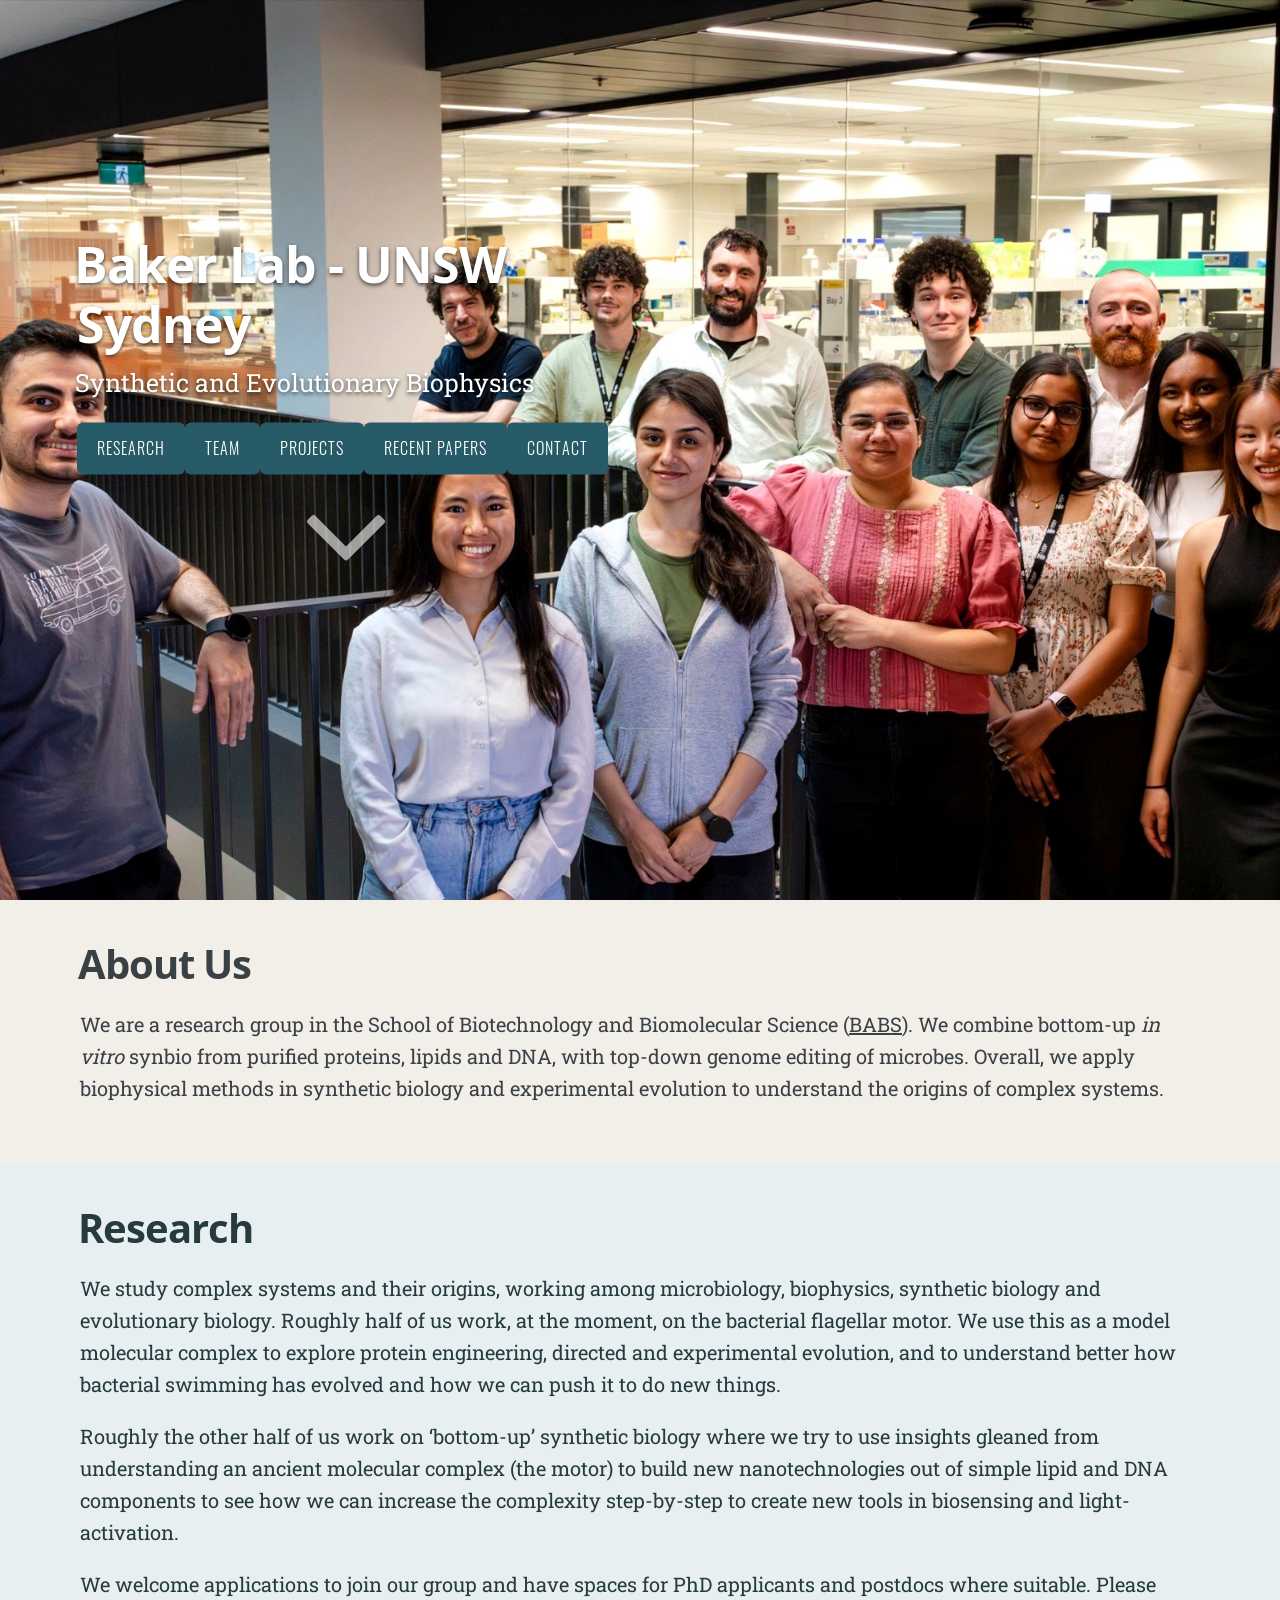
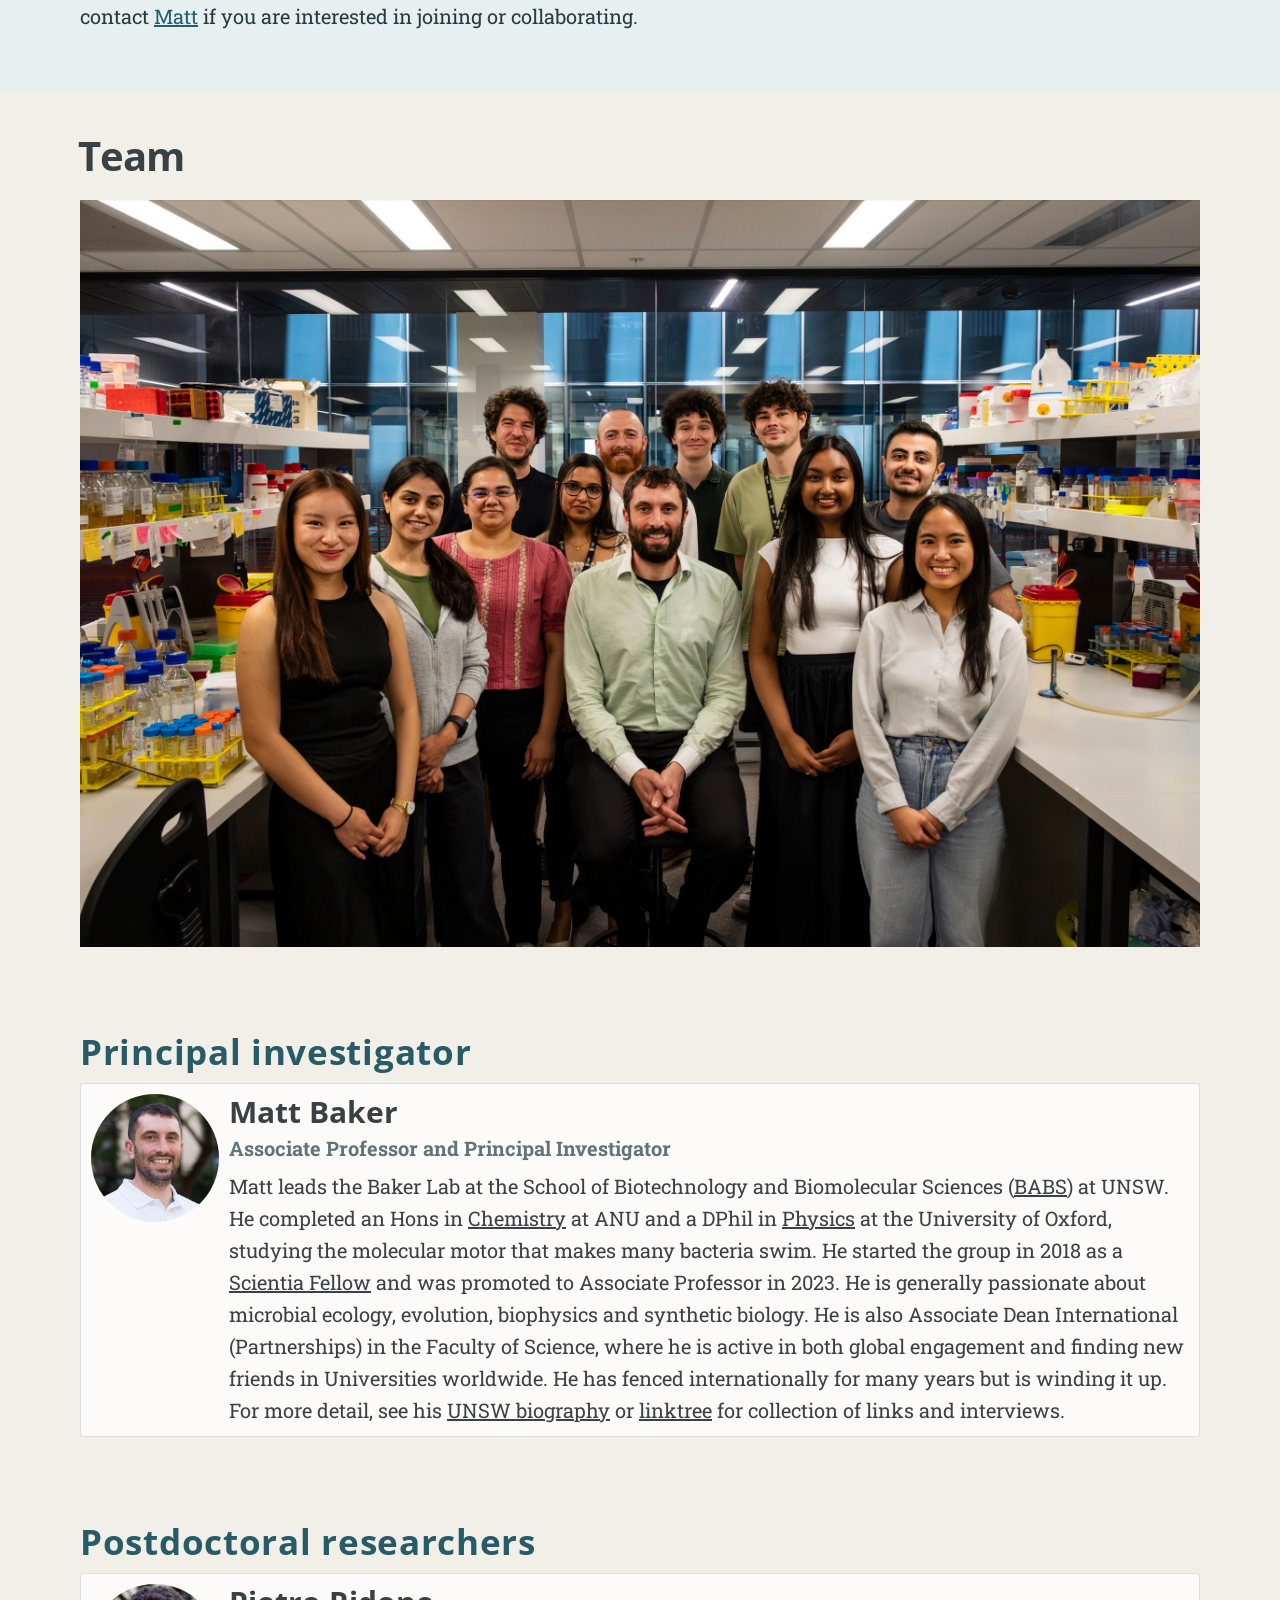
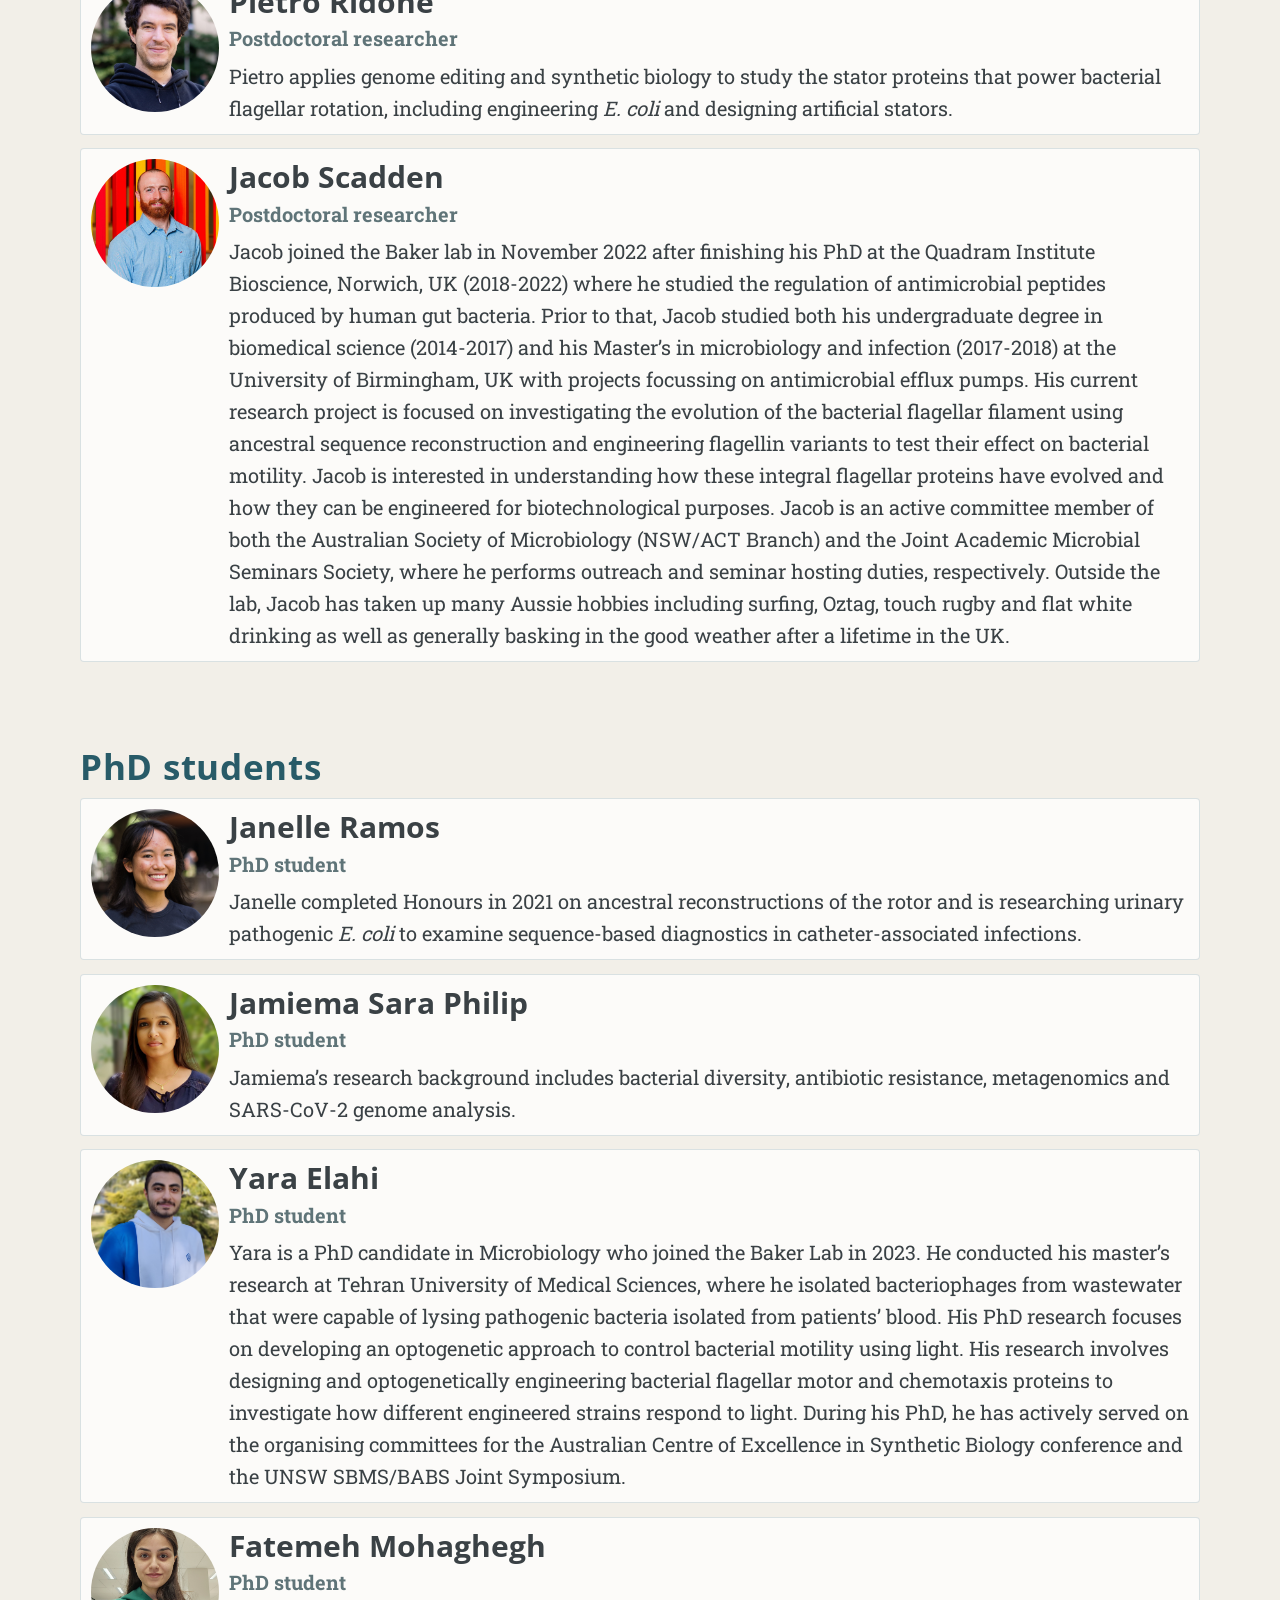
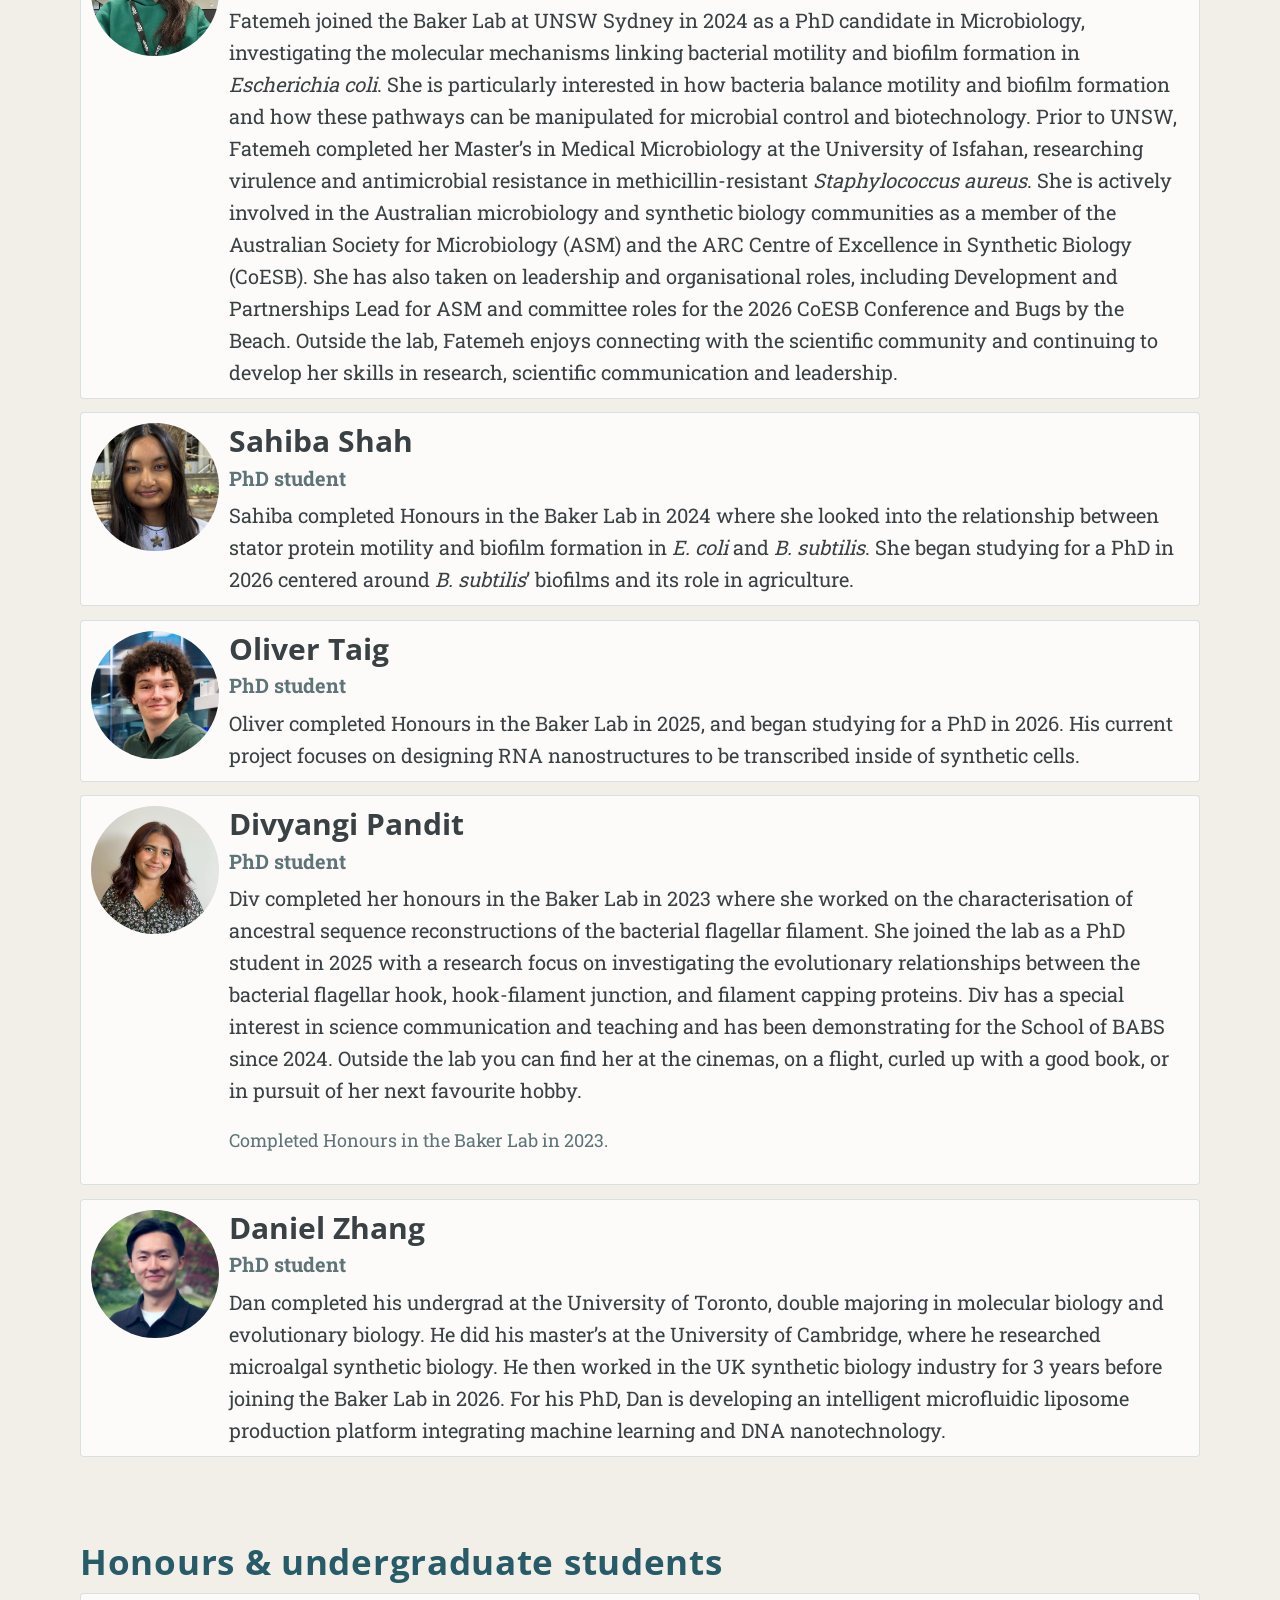
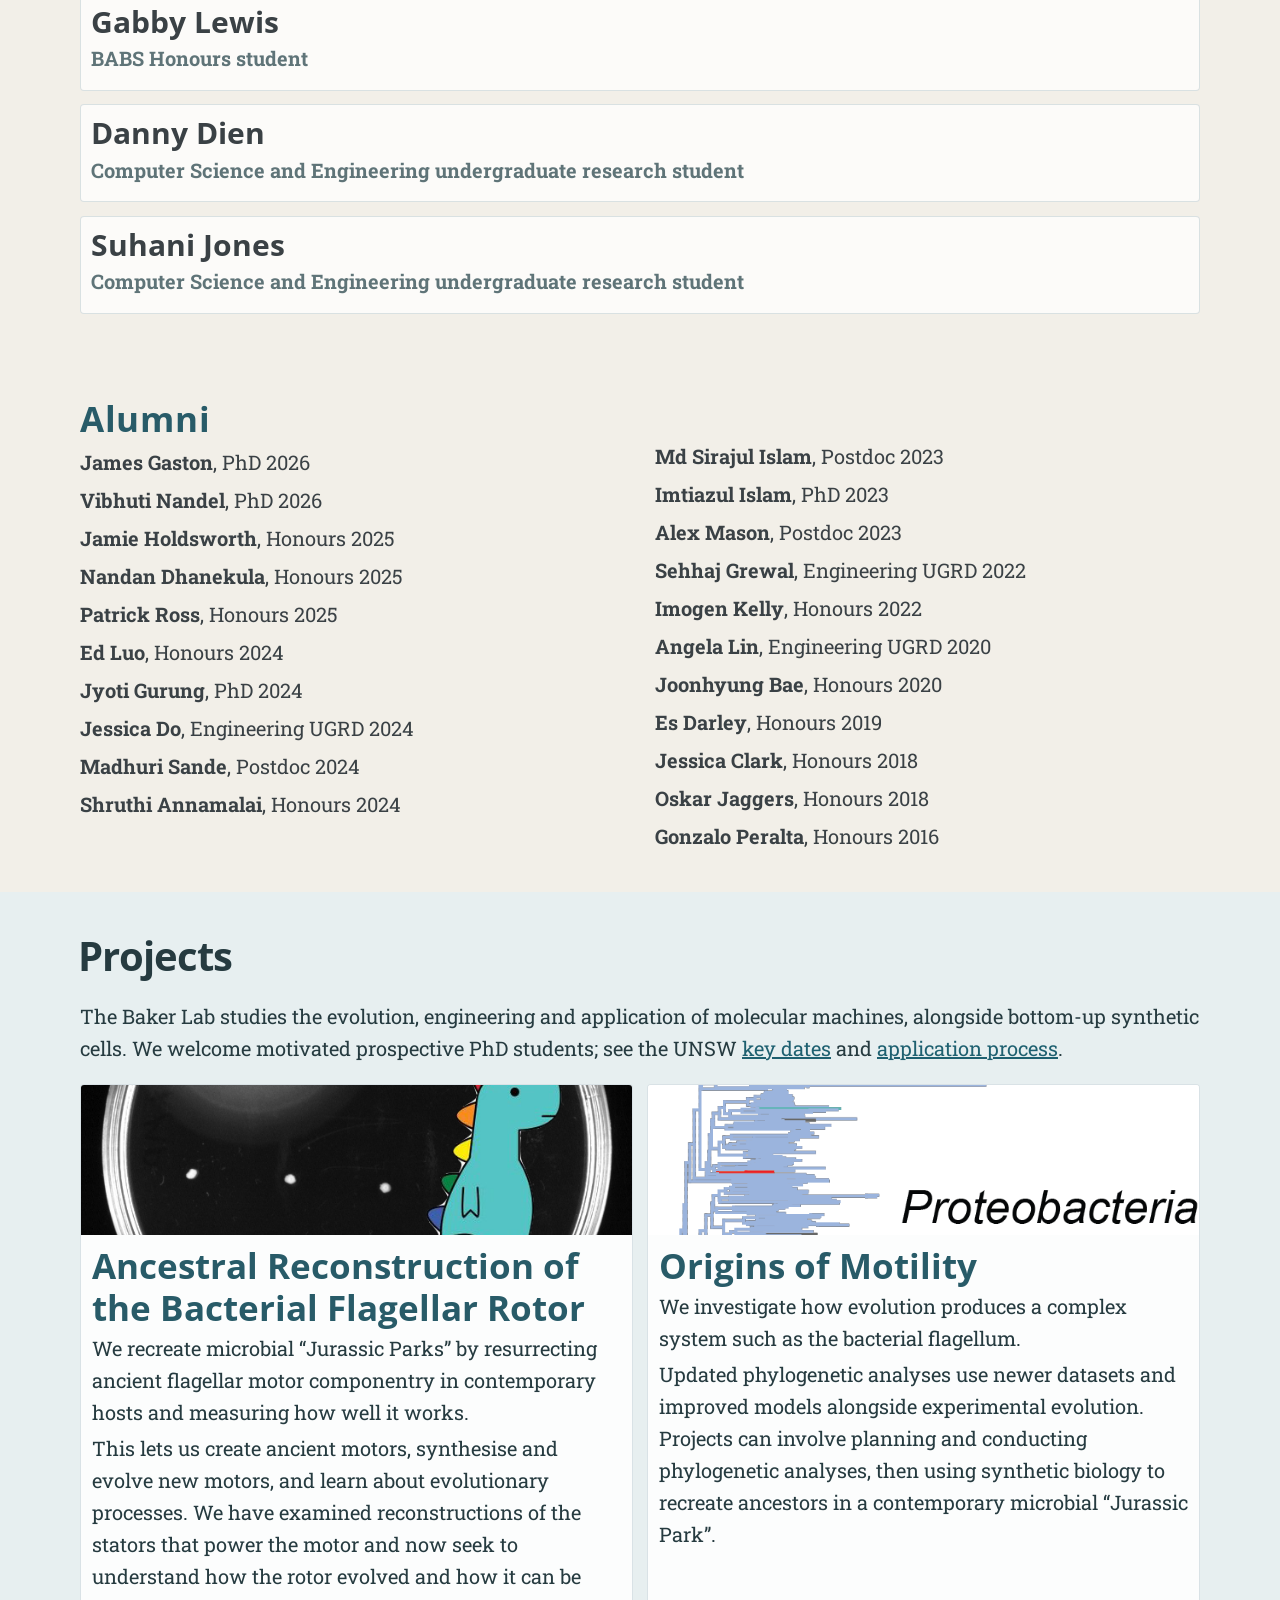
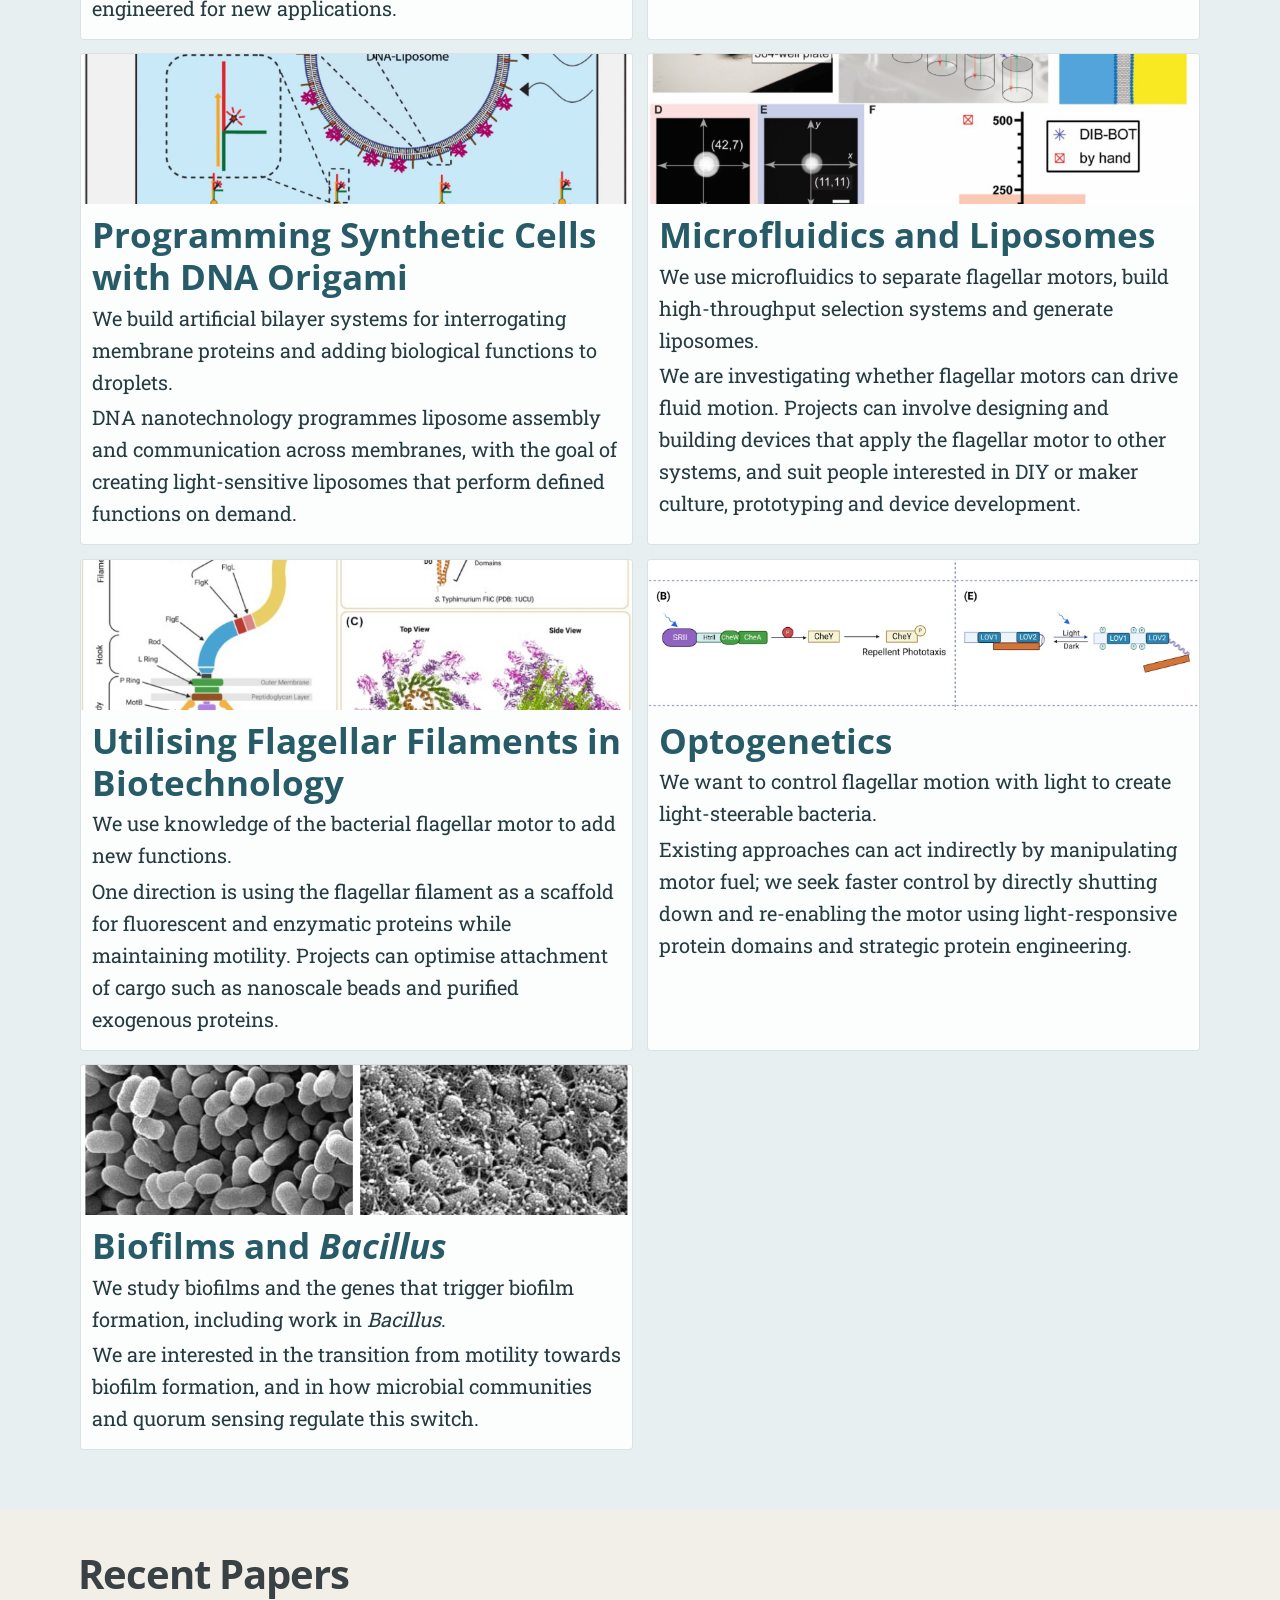
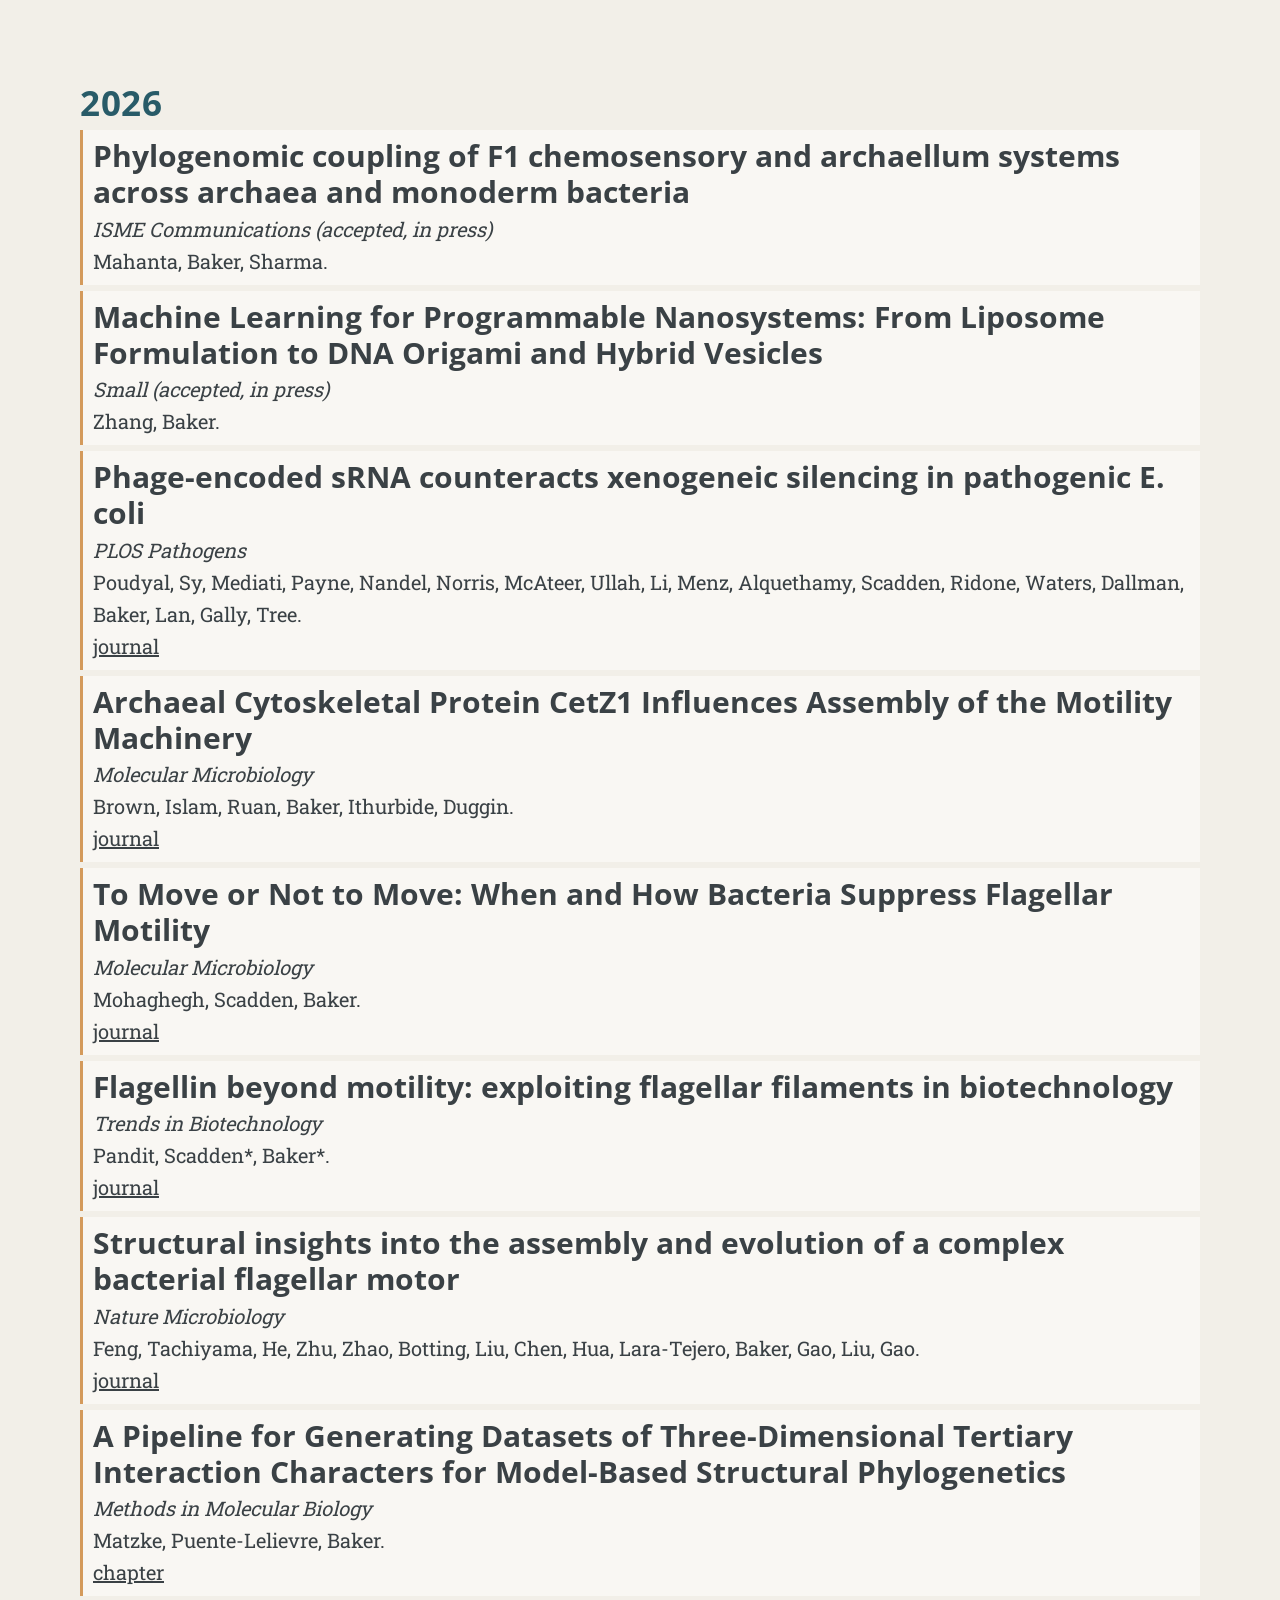
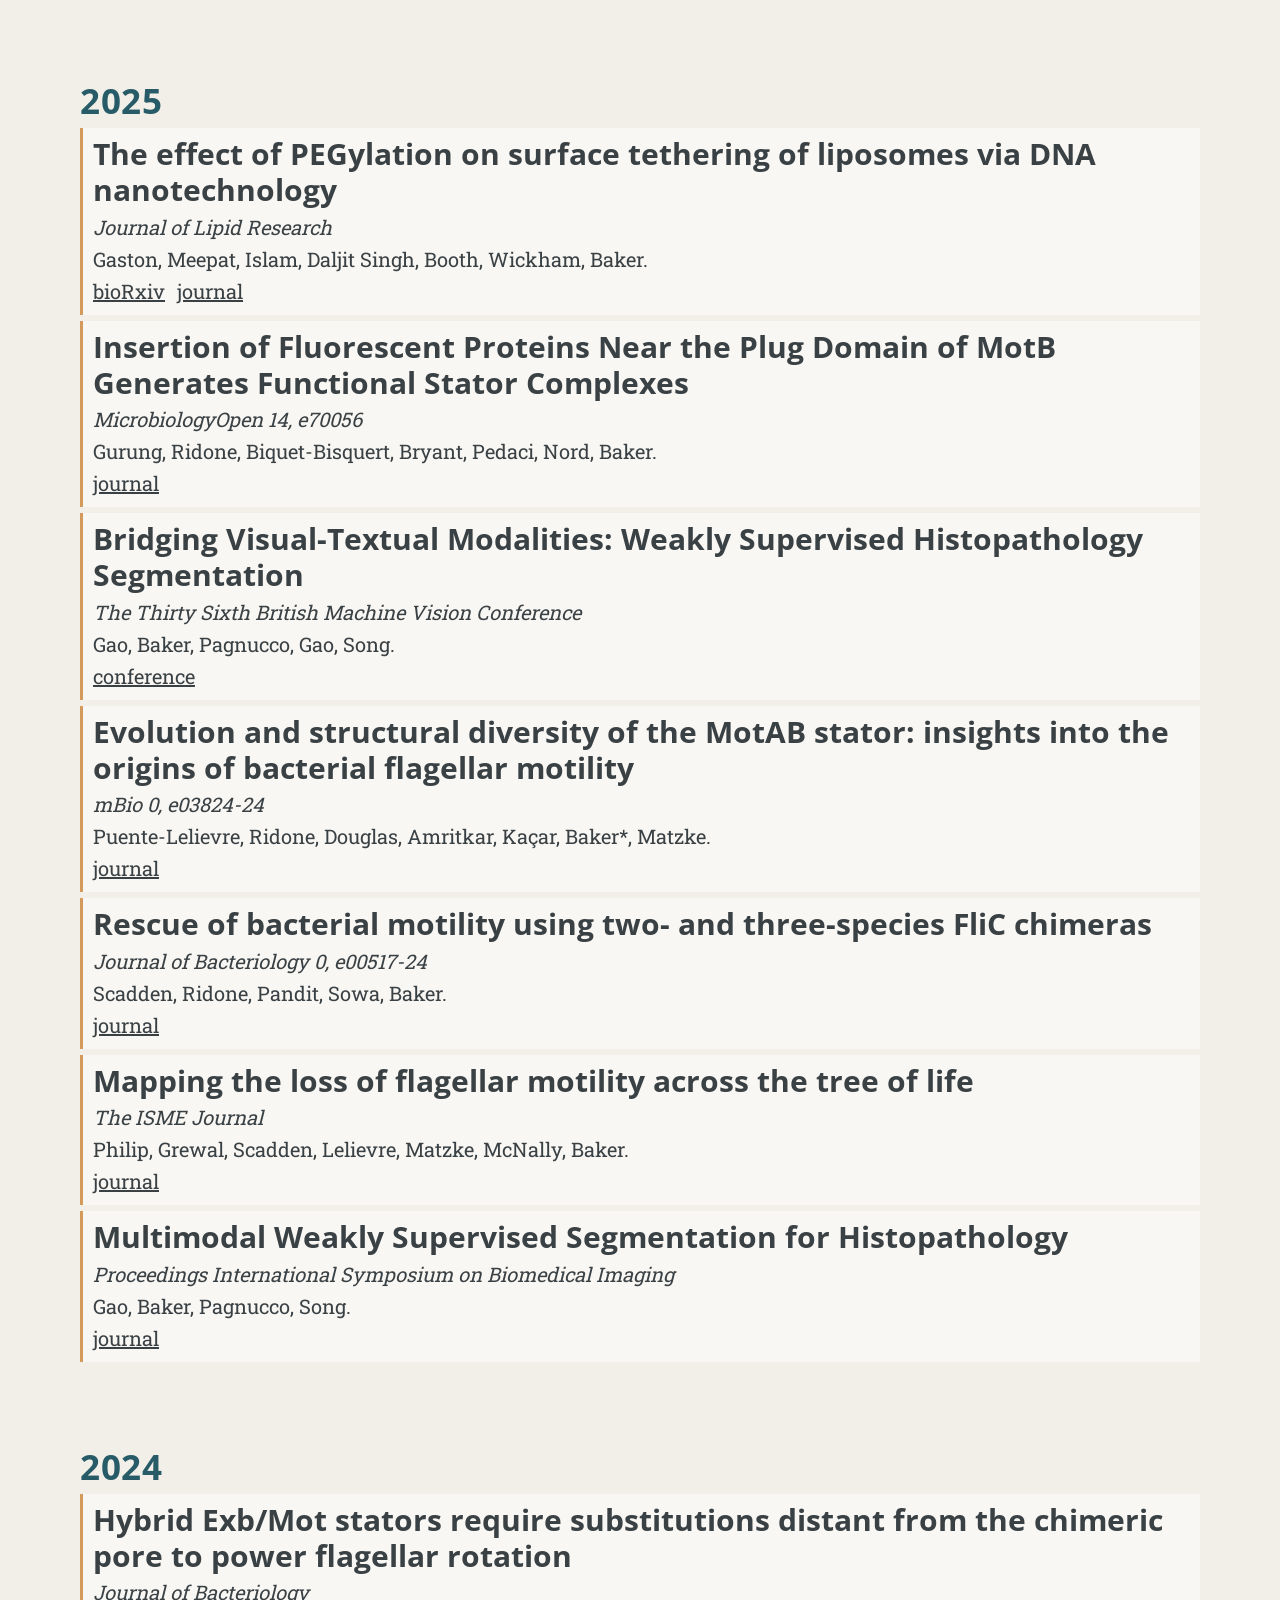
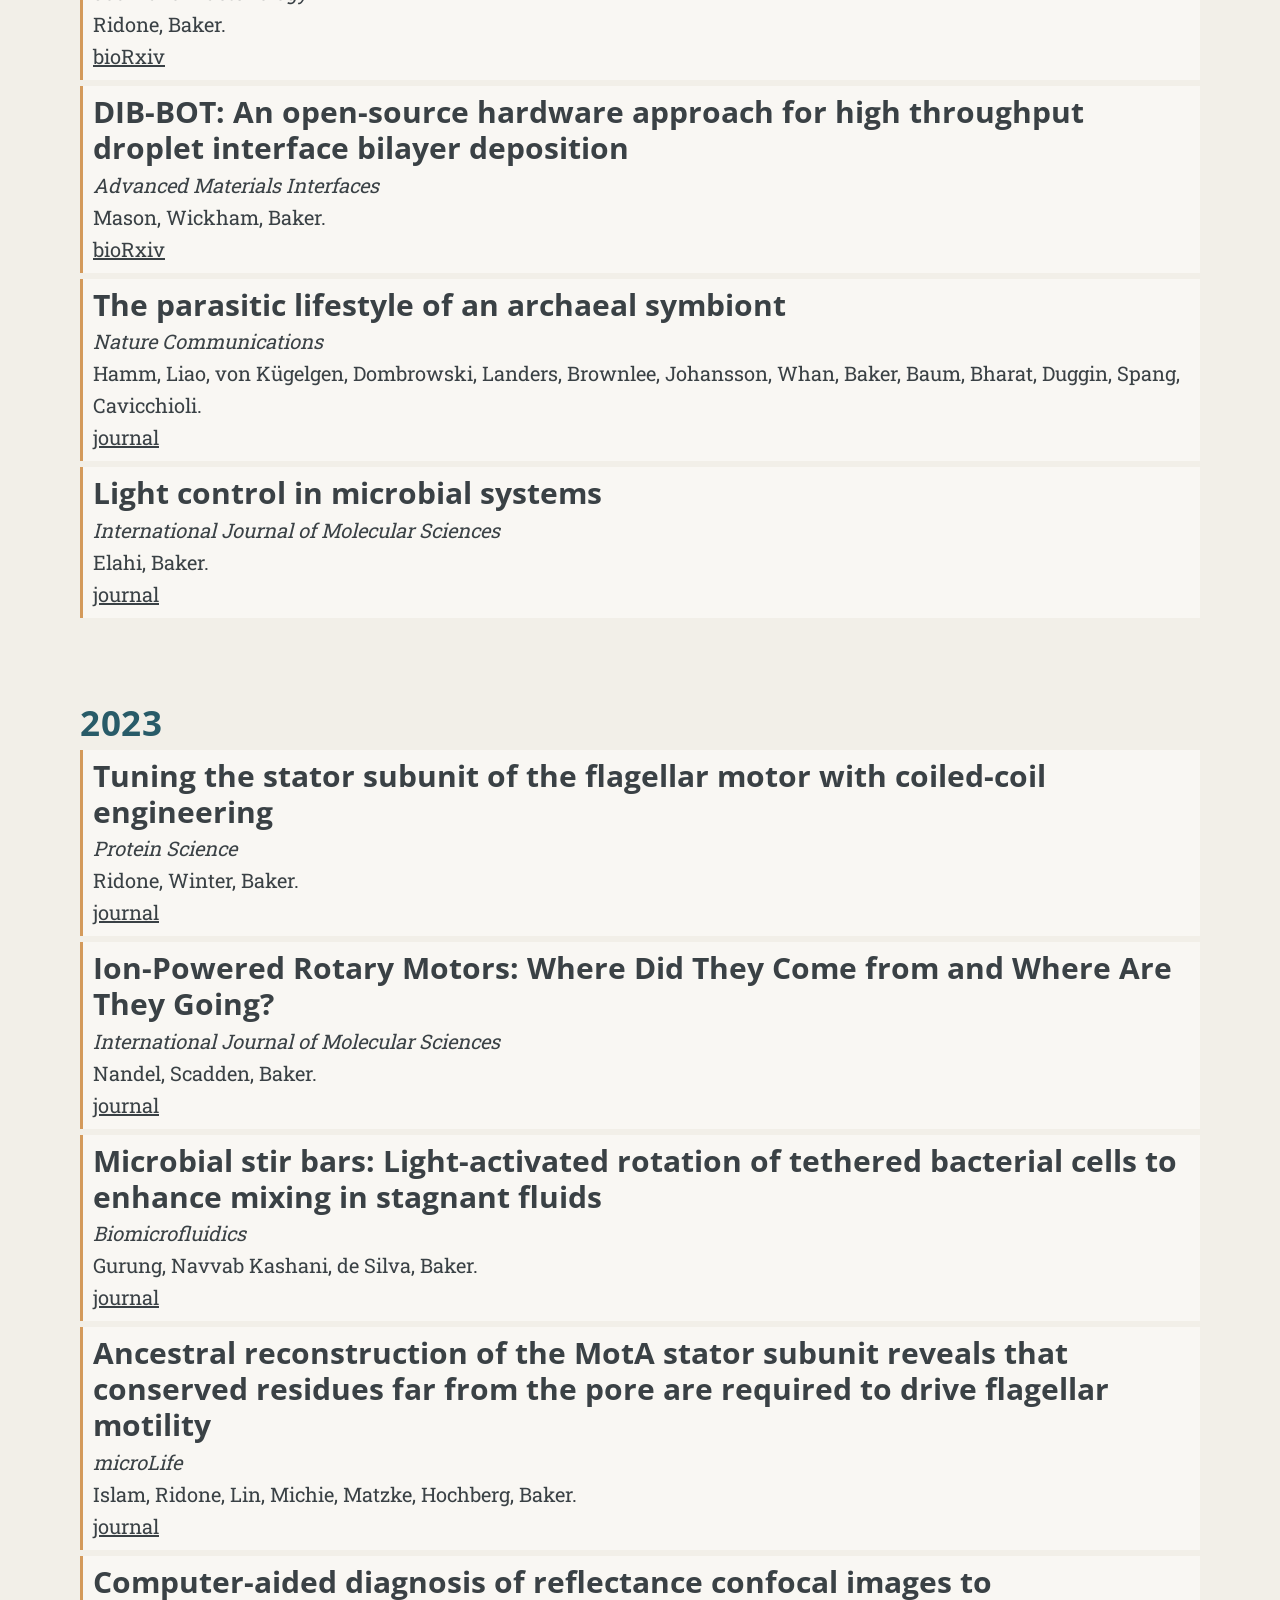
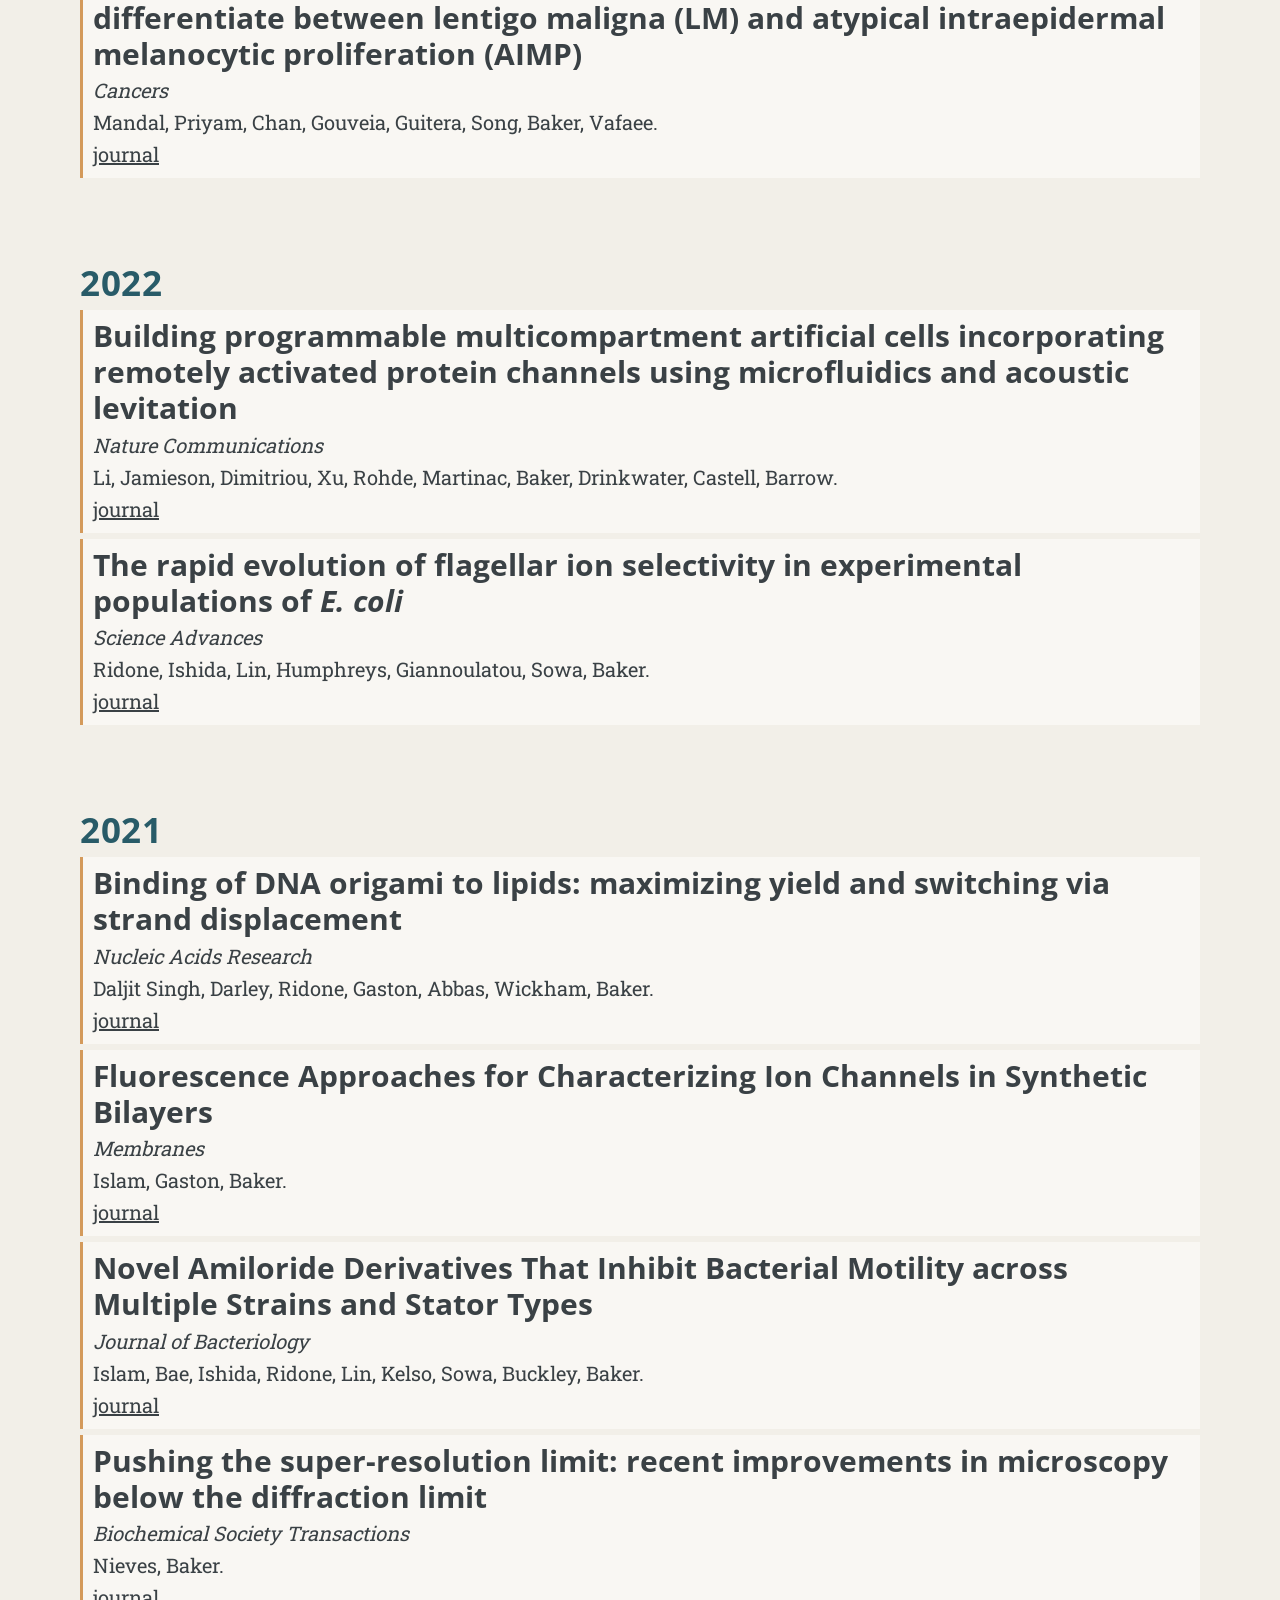
==== commit fb84e404: "Add 2026 in-press publications" ====
--- a/index.html
+++ b/index.html
@@ -1,3 +1,3 @@
 <!doctype html><html><meta http-equiv=Content-Type content="text/html" charset=UTF-8><meta http-equiv=X-UA-Compatible content="IE=edge,chrome=1"><title>Baker Lab - UNSW Sydney</title><link rel="shortcut icon" href=https://bakerlabbabs.github.io/images/favicon.png type=image/png><meta name=description content="Synthetic and Evolutionary Biophysics at UNSW"><meta name=keywords content="flagellar motor evolutionary biology experimental evolution directed evolution biophysics DNA nanotechnology"><meta name=referrer content="no-referrer-when-downgrade"><meta name=HandheldFriendly content="True"><meta name=MobileOptimized content="320"><meta name=viewport content="width=device-width,initial-scale=1"><link rel=stylesheet href=https://bakerlabbabs.github.io/css/screen.css><link rel=stylesheet href=https://bakerlabbabs.github.io/css/fonts.css type=text/css><link rel=stylesheet href=https://bakerlabbabs.github.io/fork-awesome/css/fork-awesome.min.css type=text/css><meta property="og:url" content="https://bakerlabbabs.github.io/"><meta property="og:site_name" content="Baker Lab - UNSW Sydney"><meta property="og:title" content="Baker Lab - UNSW Sydney"><meta property="og:description" content="Synthetic and Evolutionary Biophysics at UNSW"><meta property="og:locale" content="en"><meta property="og:type" content="website"><meta property="og:image" content="https://bakerlabbabs.github.io/images/header-2026.jpg"><meta name=twitter:card content="summary_large_image"><meta name=twitter:image content="https://bakerlabbabs.github.io/images/header-2026.jpg"><meta name=twitter:title content="Baker Lab - UNSW Sydney"><meta name=twitter:description content="Synthetic and Evolutionary Biophysics at UNSW"><meta itemprop=name content="Baker Lab - UNSW Sydney"><meta itemprop=description content="Synthetic and Evolutionary Biophysics at UNSW"><meta itemprop=image content="https://bakerlabbabs.github.io/images/header-2026.jpg"><link rel=stylesheet href=./css/lab-overrides.css><link rel=apple-touch-icon sizes=180x180 href=https://bakerlabbabs.github.io/images/apple-touch-icon.png><link rel=icon type=image/png sizes=32x32 href=https://bakerlabbabs.github.io/images/favicon-32x32.png><link rel=icon type=image/png sizes=16x16 href=https://bakerlabbabs.github.io/images/favicon-16x16.png><link rel=stylesheet href=./css/lab-overrides.css><body><header id=site-head style=background-image:url(images/header-2026-web-optimized.jpg)><div class=vertical><div id=site-head-content class=inner><h1 class=blog-title>Baker Lab - UNSW Sydney</h1><h2 class=blog-description>Synthetic and Evolutionary Biophysics</h2><a class="btn site-menu" data-title-anchor=research>Research</a><a class="btn site-menu" data-title-anchor=team>Team</a><a class="btn site-menu" data-title-anchor=projects>Projects</a><a class="btn site-menu" data-title-anchor=recent-papers>Recent Papers</a><a class="btn site-menu" data-title-anchor=contact>Contact</a>
-<i id=header-arrow class="fa fa-angle-down" aria-hidden=true></i></div></div></header><main class=content role=main><div class=fixed-nav></div><div class=post-holder><article id=about-us class="post first"><header class=post-header><h2 class=post-title>About Us</h2></header><section class=post-content><p>We are a research group in the School of Biotechnology and Biomolecular Science (<a href=https://www.babs.unsw.edu.au/>BABS</a>). We combine bottom-up <em>in vitro</em> synbio from purified proteins, lipids and DNA, with top-down genome editing of microbes. Overall, we apply biophysical methods in synthetic biology and experimental evolution to understand the origins of complex systems.</p></section></article></div><div class=post-holder><article id=research class=post><header class=post-header><h2 class=post-title>Research</h2></header><section class=post-content><p>We study complex systems and their origins, working among microbiology, biophysics, synthetic biology and evolutionary biology. Roughly half of us work, at the moment, on the bacterial flagellar motor. We use this as a model molecular complex to explore protein engineering, directed and experimental evolution, and to understand better how bacterial swimming has evolved and how we can push it to do new things.</p><p>Roughly the other half of us work on &lsquo;bottom-up&rsquo; synthetic biology where we try to use insights gleaned from understanding an ancient molecular complex (the motor) to build new nanotechnologies out of simple lipid and DNA components to see how we can increase the complexity step-by-step to create new tools in biosensing and light-activation.</p><p>We welcome applications to join our group and have spaces for PhD applicants and postdocs where suitable. Please contact <a href=https://www.babs.unsw.edu.au/matthew-baker>Matt</a> if you are interested in joining or collaborating.</p></section></article></div><div class=post-holder><article id=team class=post><header class=post-header><h2 class=post-title>Team</h2></header><section class=post-content><p><img src=images/team-2026.jpg alt="Baker Lab group in the laboratory"></p><h3>Principal investigator</h3><div class=member-grid><article class=member-card><img src=./images/Matt.jpg alt="Portrait of Matt Baker" loading=lazy><div><h4>Matt Baker</h4><p class=member-role>Associate Professor and Principal Investigator</p><div class=member-bio>Matt leads the Baker Lab at the School of Biotechnology and Biomolecular Sciences (<a href=https://www.babs.unsw.edu.au>BABS</a>) at UNSW. He completed an Hons in <a href=https://chemistry.anu.edu.au/>Chemistry</a> at ANU and a DPhil in <a href=https://www.physics.ox.ac.uk/>Physics</a> at the University of Oxford, studying the molecular motor that makes many bacteria swim. He started the group in 2018 as a <a href=https://research.unsw.edu.au/scientia-program>Scientia Fellow</a> and was promoted to Associate Professor in 2023. He is generally passionate about microbial ecology, evolution, biophysics and synthetic biology. He is also Associate Dean International (Partnerships) in the Faculty of Science, where he is active in both global engagement and finding new friends in Universities worldwide. He has fenced internationally for many years but is winding it up. For more detail, see his <a href=https://www.babs.unsw.edu.au/matthew-baker>UNSW biography</a> or <a href=http://linktr.ee/phatmattbaker>linktree</a> for collection of links and interviews.</div></div></article></div><h3>Postdoctoral researchers</h3><div class=member-grid><article class=member-card><img src=./images/Pietro.jpg alt="Portrait of Pietro Ridone" loading=lazy><div><h4>Pietro Ridone</h4><p class=member-role>Postdoctoral researcher</p><div class=member-bio>Pietro applies genome editing and synthetic biology to study the stator proteins that power bacterial flagellar rotation, including engineering <em>E. coli</em> and designing artificial stators.</div></div></article><article class=member-card><img src=./images/Jacob.jpg alt="Portrait of Jacob Scadden" loading=lazy><div><h4>Jacob Scadden</h4><p class=member-role>Postdoctoral researcher</p><div class=member-bio>Jacob joined the Baker lab in November 2022 after finishing his PhD at the Quadram Institute Bioscience, Norwich, UK (2018-2022) where he studied the regulation of antimicrobial peptides produced by human gut bacteria. Prior to that, Jacob studied both his undergraduate degree in biomedical science (2014-2017) and his Master’s in microbiology and infection (2017-2018) at the University of Birmingham, UK with projects focussing on antimicrobial efflux pumps. His current research project is focused on investigating the evolution of the bacterial flagellar filament using ancestral sequence reconstruction and engineering flagellin variants to test their effect on bacterial motility. Jacob is interested in understanding how these integral flagellar proteins have evolved and how they can be engineered for biotechnological purposes. Jacob is an active committee member of both the Australian Society of Microbiology (NSW/ACT Branch) and the Joint Academic Microbial Seminars Society, where he performs outreach and seminar hosting duties, respectively. Outside the lab, Jacob has taken up many Aussie hobbies including surfing, Oztag, touch rugby and flat white drinking as well as generally basking in the good weather after a lifetime in the UK.</div></div></article></div><h3>PhD students</h3><div class=member-grid><article class=member-card><img src=./images/Janelle.jpg alt="Portrait of Janelle Ramos" loading=lazy><div><h4>Janelle Ramos</h4><p class=member-role>PhD student</p><div class=member-bio>Janelle completed Honours in 2021 on ancestral reconstructions of the rotor and is researching urinary pathogenic <em>E. coli</em> to examine sequence-based diagnostics in catheter-associated infections.</div></div></article><article class=member-card><img src=./images/Jamiema.jpg alt="Portrait of Jamiema Sara Philip" loading=lazy><div><h4>Jamiema Sara Philip</h4><p class=member-role>PhD student</p><div class=member-bio>Jamiema’s research background includes bacterial diversity, antibiotic resistance, metagenomics and SARS-CoV-2 genome analysis.</div></div></article><article class=member-card><img src=./images/Yara.jpg alt="Portrait of Yara Elahi" loading=lazy><div><h4>Yara Elahi</h4><p class=member-role>PhD student</p><div class=member-bio>Yara is a PhD candidate in Microbiology who joined the Baker Lab in 2023. He conducted his master’s research at Tehran University of Medical Sciences, where he isolated bacteriophages from wastewater that were capable of lysing pathogenic bacteria isolated from patients’ blood. His PhD research focuses on developing an optogenetic approach to control bacterial motility using light. His research involves designing and optogenetically engineering bacterial flagellar motor and chemotaxis proteins to investigate how different engineered strains respond to light. During his PhD, he has actively served on the organising committees for the Australian Centre of Excellence in Synthetic Biology conference and the UNSW SBMS/BABS Joint Symposium.</div></div></article><article class=member-card><img src=./images/Fatemeh.jpg alt="Portrait of Fatemeh Mohaghegh" loading=lazy><div><h4>Fatemeh Mohaghegh</h4><p class=member-role>PhD student</p><div class=member-bio>Fatemeh joined the Baker Lab at UNSW Sydney in 2024 as a PhD candidate in Microbiology, investigating the molecular mechanisms linking bacterial motility and biofilm formation in <em>Escherichia coli</em>. She is particularly interested in how bacteria balance motility and biofilm formation and how these pathways can be manipulated for microbial control and biotechnology. Prior to UNSW, Fatemeh completed her Master’s in Medical Microbiology at the University of Isfahan, researching virulence and antimicrobial resistance in methicillin-resistant <em>Staphylococcus aureus</em>. She is actively involved in the Australian microbiology and synthetic biology communities as a member of the Australian Society for Microbiology (ASM) and the ARC Centre of Excellence in Synthetic Biology (CoESB). She has also taken on leadership and organisational roles, including Development and Partnerships Lead for ASM and committee roles for the 2026 CoESB Conference and Bugs by the Beach. Outside the lab, Fatemeh enjoys connecting with the scientific community and continuing to develop her skills in research, scientific communication and leadership.</div></div></article><article class=member-card><img src=./images/Sahiba.jpg alt="Portrait of Sahiba Shah" loading=lazy><div><h4>Sahiba Shah</h4><p class=member-role>PhD student</p><div class=member-bio>Sahiba completed Honours in the Baker Lab in 2024 where she looked into the relationship between stator protein motility and biofilm formation in <em>E. coli</em> and <em>B. subtilis</em>. She began studying for a PhD in 2026 centered around <em>B. subtilis</em>’ biofilms and its role in agriculture.</div></div></article><article class=member-card><img src=./images/Oliver.jpg alt="Portrait of Oliver Taig" loading=lazy><div><h4>Oliver Taig</h4><p class=member-role>PhD student</p><div class=member-bio>Oliver completed Honours in the Baker Lab in 2025, and began studying for a PhD in 2026. His current project focuses on designing RNA nanostructures to be transcribed inside of synthetic cells.</div></div></article><article class=member-card><img src=./images/Divyangi.jpg alt="Portrait of Divyangi Pandit" loading=lazy><div><h4>Divyangi Pandit</h4><p class=member-role>PhD student</p><div class=member-bio>Div completed her honours in the Baker Lab in 2023 where she worked on the characterisation of ancestral sequence reconstructions of the bacterial flagellar filament. She joined the lab as a PhD student in 2025 with a research focus on investigating the evolutionary relationships between the bacterial flagellar hook, hook-filament junction, and filament capping proteins. Div has a special interest in science communication and teaching and has been demonstrating for the School of BABS since 2024. Outside the lab you can find her at the cinemas, on a flight, curled up with a good book, or in pursuit of her next favourite hobby.</div><p class=member-note>Completed Honours in the Baker Lab in 2023.</p></div></article><article class=member-card><img src=./images/Daniel.jpg alt="Portrait of Daniel Zhang" loading=lazy><div><h4>Daniel Zhang</h4><p class=member-role>PhD student</p><div class=member-bio>Dan completed his undergrad at the University of Toronto, double majoring in molecular biology and evolutionary biology. He did his master’s at the University of Cambridge, where he researched microalgal synthetic biology. He then worked in the UK synthetic biology industry for 3 years before joining the Baker Lab in 2026. For his PhD, Dan is developing an intelligent microfluidic liposome production platform integrating machine learning and DNA nanotechnology.</div></div></article></div><h3>Honours & undergraduate students</h3><div class=member-grid><article class=member-card><div><h4>Gabby Lewis</h4><p class=member-role>BABS Honours student</p></div></article><article class=member-card><div><h4>Danny Dien</h4><p class=member-role>Computer Science and Engineering undergraduate research student</p></div></article><article class=member-card><div><h4>Suhani Jones</h4><p class=member-role>Computer Science and Engineering undergraduate research student</p></div></article></div><h3>Alumni</h3><div class=alumni-list><p><strong>James Gaston</strong>, PhD 2026</p><p><strong>Vibhuti Nandel</strong>, PhD 2026</p><p><strong>Jamie Holdsworth</strong>, Honours 2025</p><p><strong>Nandan Dhanekula</strong>, Honours 2025</p><p><strong>Patrick Ross</strong>, Honours 2025</p><p><strong>Ed Luo</strong>, Honours 2024</p><p><strong>Jyoti Gurung</strong>, PhD 2024</p><p><strong>Jessica Do</strong>, Engineering UGRD 2024</p><p><strong>Madhuri Sande</strong>, Postdoc 2024</p><p><strong>Shruthi Annamalai</strong>, Honours 2024</p><p><strong>Md Sirajul Islam</strong>, Postdoc 2023</p><p><strong>Imtiazul Islam</strong>, PhD 2023</p><p><strong>Alex Mason</strong>, Postdoc 2023</p><p><strong>Sehhaj Grewal</strong>, Engineering UGRD 2022</p><p><strong>Imogen Kelly</strong>, Honours 2022</p><p><strong>Angela Lin</strong>, Engineering UGRD 2020</p><p><strong>Joonhyung Bae</strong>, Honours 2020</p><p><strong>Es Darley</strong>, Honours 2019</p><p><strong>Jessica Clark</strong>, Honours 2018</p><p><strong>Oskar Jaggers</strong>, Honours 2018</p><p><strong>Gonzalo Peralta</strong>, Honours 2016</p></div></section></article></div><div class=post-holder><article id=projects class=post><header class=post-header><h2 class=post-title>Projects</h2></header><section class=post-content><p>The Baker Lab studies the evolution, engineering and application of molecular machines, alongside bottom-up synthetic cells. We welcome motivated prospective PhD students; see the UNSW <a href=https://research.unsw.edu.au/key-dates>key dates</a> and <a href=https://research.unsw.edu.au/how-apply>application process</a>.</p><div class=project-grid><article class=project-card><img src=./images/dinoplate.jpg alt loading=lazy><div><h3>Ancestral Reconstruction of the Bacterial Flagellar Rotor</h3><p class=project-summary>We recreate microbial “Jurassic Parks” by resurrecting ancient flagellar motor componentry in contemporary hosts and measuring how well it works.</p><p>This lets us create ancient motors, synthesise and evolve new motors, and learn about evolutionary processes. We have examined reconstructions of the stators that power the motor and now seek to understand how the rotor evolved and how it can be engineered for new applications.</p></div></article><article class=project-card><img src=./images/motbphylo.jpg alt loading=lazy><div><h3>Origins of Motility</h3><p class=project-summary>We investigate how evolution produces a complex system such as the bacterial flagellum.</p><p>Updated phylogenetic analyses use newer datasets and improved models alongside experimental evolution. Projects can involve planning and conducting phylogenetic analyses, then using synthetic biology to recreate ancestors in a contemporary microbial “Jurassic Park”.</p></div></article><article class=project-card><img src=./images/publication-pegylation.jpg alt loading=lazy><div><h3>Programming Synthetic Cells with DNA Origami</h3><p class=project-summary>We build artificial bilayer systems for interrogating membrane proteins and adding biological functions to droplets.</p><p>DNA nanotechnology programmes liposome assembly and communication across membranes, with the goal of creating light-sensitive liposomes that perform defined functions on demand.</p></div></article><article class=project-card><img src=./images/publication-dib-bot.jpg alt loading=lazy><div><h3>Microfluidics and Liposomes</h3><p class=project-summary>We use microfluidics to separate flagellar motors, build high-throughput selection systems and generate liposomes.</p><p>We are investigating whether flagellar motors can drive fluid motion. Projects can involve designing and building devices that apply the flagellar motor to other systems, and suit people interested in DIY or maker culture, prototyping and device development.</p></div></article><article class=project-card><img src=./images/publication-flagellin.jpg alt loading=lazy><div><h3>Utilising Flagellar Filaments in Biotechnology</h3><p class=project-summary>We use knowledge of the bacterial flagellar motor to add new functions.</p><p>One direction is using the flagellar filament as a scaffold for fluorescent and enzymatic proteins while maintaining motility. Projects can optimise attachment of cargo such as nanoscale beads and purified exogenous proteins.</p></div></article><article class=project-card><img src=./images/publication-light-control.jpg alt loading=lazy><div><h3>Optogenetics</h3><p class=project-summary>We want to control flagellar motion with light to create light-steerable bacteria.</p><p>Existing approaches can act indirectly by manipulating motor fuel; we seek faster control by directly shutting down and re-enabling the motor using light-responsive protein domains and strategic protein engineering.</p></div></article><article class=project-card><img src=./images/biofilm-public-domain.jpg alt loading=lazy><div><h3>Biofilms and <em>Bacillus</em></h3><p class=project-summary>We study biofilms and the genes that trigger biofilm formation, including work in <em>Bacillus</em>.</p><p>We are interested in the transition from motility towards biofilm formation, and in how microbial communities and quorum sensing regulate this switch.</p></div></article></div></section></article></div><div class=post-holder><article id=recent-papers class=post><header class=post-header><h2 class=post-title>Recent Papers</h2></header><section class=post-content><h3>2026</h3><article class=publication><h4>Phage-encoded sRNA counteracts xenogeneic silencing in pathogenic E. coli</h4><p><em>PLOS Pathogens</em><br>Poudyal, Sy, Mediati, Payne, Nandel, Norris, McAteer, Ullah, Li, Menz, Alquethamy, Scadden, Ridone, Waters, Dallman, Baker, Lan, Gally, Tree.<br><a href=https://doi.org/10.1371/journal.ppat.1014486>journal</a></p></article><article class=publication><h4>Archaeal Cytoskeletal Protein CetZ1 Influences Assembly of the Motility Machinery</h4><p><em>Molecular Microbiology</em><br>Brown, Islam, Ruan, Baker, Ithurbide, Duggin.<br><a href=https://doi.org/10.1111/mmi.70109>journal</a></p></article><article class=publication><h4>To Move or Not to Move: When and How Bacteria Suppress Flagellar Motility</h4><p><em>Molecular Microbiology</em><br>Mohaghegh, Scadden, Baker.<br><a href=https://doi.org/10.1111/mmi.70085>journal</a></p></article><article class=publication><h4>Flagellin beyond motility: exploiting flagellar filaments in biotechnology</h4><p><em>Trends in Biotechnology</em><br>Pandit, Scadden*, Baker*.<br><a href=https://doi.org/10.1016/j.tibtech.2026.05.007>journal</a></p></article><article class=publication><h4>Structural insights into the assembly and evolution of a complex bacterial flagellar motor</h4><p><em>Nature Microbiology</em><br>Feng, Tachiyama, He, Zhu, Zhao, Botting, Liu, Chen, Hua, Lara-Tejero, Baker, Gao, Liu, Gao.<br><a href=https://doi.org/10.1038/s41564-025-02248-5>journal</a></p></article><article class=publication><h4>A Pipeline for Generating Datasets of Three-Dimensional Tertiary Interaction Characters for Model-Based Structural Phylogenetics</h4><p><em>Methods in Molecular Biology</em><br>Matzke, Puente-Lelievre, Baker.<br><a href=https://doi.org/10.1007/978-1-0716-4836-0_14>chapter</a></p></article><h3>2025</h3><article class=publication><h4>The effect of PEGylation on surface tethering of liposomes via DNA nanotechnology</h4><p><em>Journal of Lipid Research</em><br>Gaston, Meepat, Islam, Daljit Singh, Booth, Wickham, Baker.<br><a href=https://doi.org/10.1101/2025.07.07.663613>bioRxiv</a> <a href=https://doi.org/10.1016/j.jlr.2025.100940>journal</a></p></article><article class=publication><h4>Insertion of Fluorescent Proteins Near the Plug Domain of MotB Generates Functional Stator Complexes</h4><p><em>MicrobiologyOpen 14, e70056</em><br>Gurung, Ridone, Biquet-Bisquert, Bryant, Pedaci, Nord, Baker.<br><a href=https://doi.org/10.1002/mbo3.70056>journal</a></p></article><article class=publication><h4>Bridging Visual-Textual Modalities: Weakly Supervised Histopathology Segmentation</h4><p><em>The Thirty Sixth British Machine Vision Conference</em><br>Gao, Baker, Pagnucco, Gao, Song.<br><a href=https://bmvc2025.bmva.org/>conference</a></p></article><article class=publication><h4>Evolution and structural diversity of the MotAB stator: insights into the origins of bacterial flagellar motility</h4><p><em>mBio 0, e03824-24</em><br>Puente-Lelievre, Ridone, Douglas, Amritkar, Kaçar, Baker*, Matzke.<br><a href=https://doi.org/10.1128/mbio.03824-24>journal</a></p></article><article class=publication><h4>Rescue of bacterial motility using two- and three-species FliC chimeras</h4><p><em>Journal of Bacteriology 0, e00517-24</em><br>Scadden, Ridone, Pandit, Sowa, Baker.<br><a href=https://doi.org/10.1128/jb.00517-24>journal</a></p></article><article class=publication><h4>Mapping the loss of flagellar motility across the tree of life</h4><p><em>The ISME Journal</em><br>Philip, Grewal, Scadden, Lelievre, Matzke, McNally, Baker.<br><a href=https://doi.org/10.1093/ismejo/wraf111>journal</a></p></article><article class=publication><h4>Multimodal Weakly Supervised Segmentation for Histopathology</h4><p><em>Proceedings International Symposium on Biomedical Imaging</em><br>Gao, Baker, Pagnucco, Song.<br><a href=https://doi.org/10.1109/ISBI60581.2025.10980775>journal</a></p></article><h3>2024</h3><article class=publication><h4>Hybrid Exb/Mot stators require substitutions distant from the chimeric pore to power flagellar rotation</h4><p><em>Journal of Bacteriology</em><br>Ridone, Baker.<br><a href=https://www.biorxiv.org/content/10.1101/2024.03.12.584617v2>bioRxiv</a></p></article><article class=publication><h4>DIB-BOT: An open-source hardware approach for high throughput droplet interface bilayer deposition</h4><p><em>Advanced Materials Interfaces</em><br>Mason, Wickham, Baker.<br><a href=https://www.biorxiv.org/content/10.1101/2024.01.26.577347v1>bioRxiv</a></p></article><article class=publication><h4>The parasitic lifestyle of an archaeal symbiont</h4><p><em>Nature Communications</em><br>Hamm, Liao, von Kügelgen, Dombrowski, Landers, Brownlee, Johansson, Whan, Baker, Baum, Bharat, Duggin, Spang, Cavicchioli.<br><a href=https://www.nature.com/articles/s41467-024-49962-y>journal</a></p></article><article class=publication><h4>Light control in microbial systems</h4><p><em>International Journal of Molecular Sciences</em><br>Elahi, Baker.<br><a href=https://www.mdpi.com/1422-0067/25/7/4001>journal</a></p></article><h3>2023</h3><article class=publication><h4>Tuning the stator subunit of the flagellar motor with coiled-coil engineering</h4><p><em>Protein Science</em><br>Ridone, Winter, Baker.<br><a href=https://onlinelibrary.wiley.com/doi/full/10.1002/pro.4811>journal</a></p></article><article class=publication><h4>Ion-Powered Rotary Motors: Where Did They Come from and Where Are They Going?</h4><p><em>International Journal of Molecular Sciences</em><br>Nandel, Scadden, Baker.<br><a href=https://www.mdpi.com/1422-0067/24/13/10601>journal</a></p></article><article class=publication><h4>Microbial stir bars: Light-activated rotation of tethered bacterial cells to enhance mixing in stagnant fluids</h4><p><em>Biomicrofluidics</em><br>Gurung, Navvab Kashani, de Silva, Baker.<br><a href=https://pubs.aip.org/bmf/article/17/2/024108/2887170/Microbial-stir-bars-Light-activated-rotation-of>journal</a></p></article><article class=publication><h4>Ancestral reconstruction of the MotA stator subunit reveals that conserved residues far from the pore are required to drive flagellar motility</h4><p><em>microLife</em><br>Islam, Ridone, Lin, Michie, Matzke, Hochberg, Baker.<br><a href=https://academic.oup.com/microlife/article/doi/10.1093/femsml/uqad011/7100954>journal</a></p></article><article class=publication><h4>Computer-aided diagnosis of reflectance confocal images to differentiate between lentigo maligna (LM) and atypical intraepidermal melanocytic proliferation (AIMP)</h4><p><em>Cancers</em><br>Mandal, Priyam, Chan, Gouveia, Guitera, Song, Baker, Vafaee.<br><a href=https://www.mdpi.com/2072-6694/15/5/1428>journal</a></p></article><h3>2022</h3><article class=publication><h4>Building programmable multicompartment artificial cells incorporating remotely activated protein channels using microfluidics and acoustic levitation</h4><p><em>Nature Communications</em><br>Li, Jamieson, Dimitriou, Xu, Rohde, Martinac, Baker, Drinkwater, Castell, Barrow.<br><a href=https://www.nature.com/articles/s41467-022-31898-w>journal</a></p></article><article class=publication><h4>The rapid evolution of flagellar ion selectivity in experimental populations of <em>E. coli</em></h4><p><em>Science Advances</em><br>Ridone, Ishida, Lin, Humphreys, Giannoulatou, Sowa, Baker.<br><a href=https://www.science.org/doi/10.1126/sciadv.abq2492>journal</a></p></article><h3>2021</h3><article class=publication><h4>Binding of DNA origami to lipids: maximizing yield and switching via strand displacement</h4><p><em>Nucleic Acids Research</em><br>Daljit Singh, Darley, Ridone, Gaston, Abbas, Wickham, Baker.<br><a href=https://academic.oup.com/nar/article/49/19/10835/6382389>journal</a></p></article><article class=publication><h4>Fluorescence Approaches for Characterizing Ion Channels in Synthetic Bilayers</h4><p><em>Membranes</em><br>Islam, Gaston, Baker.<br><a href=https://www.mdpi.com/2077-0375/11/11/857>journal</a></p></article><article class=publication><h4>Novel Amiloride Derivatives That Inhibit Bacterial Motility across Multiple Strains and Stator Types</h4><p><em>Journal of Bacteriology</em><br>Islam, Bae, Ishida, Ridone, Lin, Kelso, Sowa, Buckley, Baker.<br><a href=https://journals.asm.org/doi/10.1128/JB.00367-21>journal</a></p></article><article class=publication><h4>Pushing the super-resolution limit: recent improvements in microscopy below the diffraction limit</h4><p><em>Biochemical Society Transactions</em><br>Nieves, Baker.<br><a href=https://portlandpress.com/biochemsoctrans/article-abstract/49/1/431/227879>journal</a></p></article><article class=publication><h4>Flagellar export apparatus and ATP synthetase: Homology evidenced by synteny predating the Last Universal Common Ancestor</h4><p><em>BioEssays</em><br>Matzke, Lin, Stone, Baker.<br><a href=https://onlinelibrary.wiley.com/doi/abs/10.1002/bies.202100004>journal</a></p></article><p>Earlier and other collaborative publications can be viewed on Matt’s <a href="https://scholar.google.com.au/citations?hl=en&amp;user=CAkKpjwAAAAJ&amp;view_op=list_works&amp;sortby=pubdate">Google Scholar profile</a>.</p></section></article></div><div class=post-holder><article id=contact class="post last"><header class=post-header><h2 class=post-title>Contact</h2></header><section class=post-content><p><i class="fa fa-phone"></i> <a href=tel:+61293851277>+61 2 9385065 1277</a></p><p><i class="fa fa-envelope"></i> <a href=mailto:phatmattbaker@gmail.com>phatmattbaker@gmail.com</a></p><p><i class="fa fa-envelope"></i> Matthew dot Baker at unsw dot edu dot au</p><p><i class="fa fa-twitter"></i> <a href=http://twitter.com/phatmattbaker>@phatmattbaker</a></p><p><i class="fa fa-map-marker"></i> <a href=https://goo.gl/maps/Qf2nHMhd3SW6QnVq5>School of Biotechnology and Biomolecular Science</a></p><p><em><strong>Find us:</strong></em></p><p>Biosciences<br>Room 301 (Level 3) D26<br>UNSW Kensington Campus</p><p><em><strong>Send something:</strong></em></p><p>Attention: Matt Baker<br>BABS<br>Upper Campus Store E26, Bioscience South
+<i id=header-arrow class="fa fa-angle-down" aria-hidden=true></i></div></div></header><main class=content role=main><div class=fixed-nav></div><div class=post-holder><article id=about-us class="post first"><header class=post-header><h2 class=post-title>About Us</h2></header><section class=post-content><p>We are a research group in the School of Biotechnology and Biomolecular Science (<a href=https://www.babs.unsw.edu.au/>BABS</a>). We combine bottom-up <em>in vitro</em> synbio from purified proteins, lipids and DNA, with top-down genome editing of microbes. Overall, we apply biophysical methods in synthetic biology and experimental evolution to understand the origins of complex systems.</p></section></article></div><div class=post-holder><article id=research class=post><header class=post-header><h2 class=post-title>Research</h2></header><section class=post-content><p>We study complex systems and their origins, working among microbiology, biophysics, synthetic biology and evolutionary biology. Roughly half of us work, at the moment, on the bacterial flagellar motor. We use this as a model molecular complex to explore protein engineering, directed and experimental evolution, and to understand better how bacterial swimming has evolved and how we can push it to do new things.</p><p>Roughly the other half of us work on &lsquo;bottom-up&rsquo; synthetic biology where we try to use insights gleaned from understanding an ancient molecular complex (the motor) to build new nanotechnologies out of simple lipid and DNA components to see how we can increase the complexity step-by-step to create new tools in biosensing and light-activation.</p><p>We welcome applications to join our group and have spaces for PhD applicants and postdocs where suitable. Please contact <a href=https://www.babs.unsw.edu.au/matthew-baker>Matt</a> if you are interested in joining or collaborating.</p></section></article></div><div class=post-holder><article id=team class=post><header class=post-header><h2 class=post-title>Team</h2></header><section class=post-content><p><img src=images/team-2026.jpg alt="Baker Lab group in the laboratory"></p><h3>Principal investigator</h3><div class=member-grid><article class=member-card><img src=./images/Matt.jpg alt="Portrait of Matt Baker" loading=lazy><div><h4>Matt Baker</h4><p class=member-role>Associate Professor and Principal Investigator</p><div class=member-bio>Matt leads the Baker Lab at the School of Biotechnology and Biomolecular Sciences (<a href=https://www.babs.unsw.edu.au>BABS</a>) at UNSW. He completed an Hons in <a href=https://chemistry.anu.edu.au/>Chemistry</a> at ANU and a DPhil in <a href=https://www.physics.ox.ac.uk/>Physics</a> at the University of Oxford, studying the molecular motor that makes many bacteria swim. He started the group in 2018 as a <a href=https://research.unsw.edu.au/scientia-program>Scientia Fellow</a> and was promoted to Associate Professor in 2023. He is generally passionate about microbial ecology, evolution, biophysics and synthetic biology. He is also Associate Dean International (Partnerships) in the Faculty of Science, where he is active in both global engagement and finding new friends in Universities worldwide. He has fenced internationally for many years but is winding it up. For more detail, see his <a href=https://www.babs.unsw.edu.au/matthew-baker>UNSW biography</a> or <a href=http://linktr.ee/phatmattbaker>linktree</a> for collection of links and interviews.</div></div></article></div><h3>Postdoctoral researchers</h3><div class=member-grid><article class=member-card><img src=./images/Pietro.jpg alt="Portrait of Pietro Ridone" loading=lazy><div><h4>Pietro Ridone</h4><p class=member-role>Postdoctoral researcher</p><div class=member-bio>Pietro applies genome editing and synthetic biology to study the stator proteins that power bacterial flagellar rotation, including engineering <em>E. coli</em> and designing artificial stators.</div></div></article><article class=member-card><img src=./images/Jacob.jpg alt="Portrait of Jacob Scadden" loading=lazy><div><h4>Jacob Scadden</h4><p class=member-role>Postdoctoral researcher</p><div class=member-bio>Jacob joined the Baker lab in November 2022 after finishing his PhD at the Quadram Institute Bioscience, Norwich, UK (2018-2022) where he studied the regulation of antimicrobial peptides produced by human gut bacteria. Prior to that, Jacob studied both his undergraduate degree in biomedical science (2014-2017) and his Master’s in microbiology and infection (2017-2018) at the University of Birmingham, UK with projects focussing on antimicrobial efflux pumps. His current research project is focused on investigating the evolution of the bacterial flagellar filament using ancestral sequence reconstruction and engineering flagellin variants to test their effect on bacterial motility. Jacob is interested in understanding how these integral flagellar proteins have evolved and how they can be engineered for biotechnological purposes. Jacob is an active committee member of both the Australian Society of Microbiology (NSW/ACT Branch) and the Joint Academic Microbial Seminars Society, where he performs outreach and seminar hosting duties, respectively. Outside the lab, Jacob has taken up many Aussie hobbies including surfing, Oztag, touch rugby and flat white drinking as well as generally basking in the good weather after a lifetime in the UK.</div></div></article></div><h3>PhD students</h3><div class=member-grid><article class=member-card><img src=./images/Janelle.jpg alt="Portrait of Janelle Ramos" loading=lazy><div><h4>Janelle Ramos</h4><p class=member-role>PhD student</p><div class=member-bio>Janelle completed Honours in 2021 on ancestral reconstructions of the rotor and is researching urinary pathogenic <em>E. coli</em> to examine sequence-based diagnostics in catheter-associated infections.</div></div></article><article class=member-card><img src=./images/Jamiema.jpg alt="Portrait of Jamiema Sara Philip" loading=lazy><div><h4>Jamiema Sara Philip</h4><p class=member-role>PhD student</p><div class=member-bio>Jamiema’s research background includes bacterial diversity, antibiotic resistance, metagenomics and SARS-CoV-2 genome analysis.</div></div></article><article class=member-card><img src=./images/Yara.jpg alt="Portrait of Yara Elahi" loading=lazy><div><h4>Yara Elahi</h4><p class=member-role>PhD student</p><div class=member-bio>Yara is a PhD candidate in Microbiology who joined the Baker Lab in 2023. He conducted his master’s research at Tehran University of Medical Sciences, where he isolated bacteriophages from wastewater that were capable of lysing pathogenic bacteria isolated from patients’ blood. His PhD research focuses on developing an optogenetic approach to control bacterial motility using light. His research involves designing and optogenetically engineering bacterial flagellar motor and chemotaxis proteins to investigate how different engineered strains respond to light. During his PhD, he has actively served on the organising committees for the Australian Centre of Excellence in Synthetic Biology conference and the UNSW SBMS/BABS Joint Symposium.</div></div></article><article class=member-card><img src=./images/Fatemeh.jpg alt="Portrait of Fatemeh Mohaghegh" loading=lazy><div><h4>Fatemeh Mohaghegh</h4><p class=member-role>PhD student</p><div class=member-bio>Fatemeh joined the Baker Lab at UNSW Sydney in 2024 as a PhD candidate in Microbiology, investigating the molecular mechanisms linking bacterial motility and biofilm formation in <em>Escherichia coli</em>. She is particularly interested in how bacteria balance motility and biofilm formation and how these pathways can be manipulated for microbial control and biotechnology. Prior to UNSW, Fatemeh completed her Master’s in Medical Microbiology at the University of Isfahan, researching virulence and antimicrobial resistance in methicillin-resistant <em>Staphylococcus aureus</em>. She is actively involved in the Australian microbiology and synthetic biology communities as a member of the Australian Society for Microbiology (ASM) and the ARC Centre of Excellence in Synthetic Biology (CoESB). She has also taken on leadership and organisational roles, including Development and Partnerships Lead for ASM and committee roles for the 2026 CoESB Conference and Bugs by the Beach. Outside the lab, Fatemeh enjoys connecting with the scientific community and continuing to develop her skills in research, scientific communication and leadership.</div></div></article><article class=member-card><img src=./images/Sahiba.jpg alt="Portrait of Sahiba Shah" loading=lazy><div><h4>Sahiba Shah</h4><p class=member-role>PhD student</p><div class=member-bio>Sahiba completed Honours in the Baker Lab in 2024 where she looked into the relationship between stator protein motility and biofilm formation in <em>E. coli</em> and <em>B. subtilis</em>. She began studying for a PhD in 2026 centered around <em>B. subtilis</em>’ biofilms and its role in agriculture.</div></div></article><article class=member-card><img src=./images/Oliver.jpg alt="Portrait of Oliver Taig" loading=lazy><div><h4>Oliver Taig</h4><p class=member-role>PhD student</p><div class=member-bio>Oliver completed Honours in the Baker Lab in 2025, and began studying for a PhD in 2026. His current project focuses on designing RNA nanostructures to be transcribed inside of synthetic cells.</div></div></article><article class=member-card><img src=./images/Divyangi.jpg alt="Portrait of Divyangi Pandit" loading=lazy><div><h4>Divyangi Pandit</h4><p class=member-role>PhD student</p><div class=member-bio>Div completed her honours in the Baker Lab in 2023 where she worked on the characterisation of ancestral sequence reconstructions of the bacterial flagellar filament. She joined the lab as a PhD student in 2025 with a research focus on investigating the evolutionary relationships between the bacterial flagellar hook, hook-filament junction, and filament capping proteins. Div has a special interest in science communication and teaching and has been demonstrating for the School of BABS since 2024. Outside the lab you can find her at the cinemas, on a flight, curled up with a good book, or in pursuit of her next favourite hobby.</div><p class=member-note>Completed Honours in the Baker Lab in 2023.</p></div></article><article class=member-card><img src=./images/Daniel.jpg alt="Portrait of Daniel Zhang" loading=lazy><div><h4>Daniel Zhang</h4><p class=member-role>PhD student</p><div class=member-bio>Dan completed his undergrad at the University of Toronto, double majoring in molecular biology and evolutionary biology. He did his master’s at the University of Cambridge, where he researched microalgal synthetic biology. He then worked in the UK synthetic biology industry for 3 years before joining the Baker Lab in 2026. For his PhD, Dan is developing an intelligent microfluidic liposome production platform integrating machine learning and DNA nanotechnology.</div></div></article></div><h3>Honours & undergraduate students</h3><div class=member-grid><article class=member-card><div><h4>Gabby Lewis</h4><p class=member-role>BABS Honours student</p></div></article><article class=member-card><div><h4>Danny Dien</h4><p class=member-role>Computer Science and Engineering undergraduate research student</p></div></article><article class=member-card><div><h4>Suhani Jones</h4><p class=member-role>Computer Science and Engineering undergraduate research student</p></div></article></div><h3>Alumni</h3><div class=alumni-list><p><strong>James Gaston</strong>, PhD 2026</p><p><strong>Vibhuti Nandel</strong>, PhD 2026</p><p><strong>Jamie Holdsworth</strong>, Honours 2025</p><p><strong>Nandan Dhanekula</strong>, Honours 2025</p><p><strong>Patrick Ross</strong>, Honours 2025</p><p><strong>Ed Luo</strong>, Honours 2024</p><p><strong>Jyoti Gurung</strong>, PhD 2024</p><p><strong>Jessica Do</strong>, Engineering UGRD 2024</p><p><strong>Madhuri Sande</strong>, Postdoc 2024</p><p><strong>Shruthi Annamalai</strong>, Honours 2024</p><p><strong>Md Sirajul Islam</strong>, Postdoc 2023</p><p><strong>Imtiazul Islam</strong>, PhD 2023</p><p><strong>Alex Mason</strong>, Postdoc 2023</p><p><strong>Sehhaj Grewal</strong>, Engineering UGRD 2022</p><p><strong>Imogen Kelly</strong>, Honours 2022</p><p><strong>Angela Lin</strong>, Engineering UGRD 2020</p><p><strong>Joonhyung Bae</strong>, Honours 2020</p><p><strong>Es Darley</strong>, Honours 2019</p><p><strong>Jessica Clark</strong>, Honours 2018</p><p><strong>Oskar Jaggers</strong>, Honours 2018</p><p><strong>Gonzalo Peralta</strong>, Honours 2016</p></div></section></article></div><div class=post-holder><article id=projects class=post><header class=post-header><h2 class=post-title>Projects</h2></header><section class=post-content><p>The Baker Lab studies the evolution, engineering and application of molecular machines, alongside bottom-up synthetic cells. We welcome motivated prospective PhD students; see the UNSW <a href=https://research.unsw.edu.au/key-dates>key dates</a> and <a href=https://research.unsw.edu.au/how-apply>application process</a>.</p><div class=project-grid><article class=project-card><img src=./images/dinoplate.jpg alt loading=lazy><div><h3>Ancestral Reconstruction of the Bacterial Flagellar Rotor</h3><p class=project-summary>We recreate microbial “Jurassic Parks” by resurrecting ancient flagellar motor componentry in contemporary hosts and measuring how well it works.</p><p>This lets us create ancient motors, synthesise and evolve new motors, and learn about evolutionary processes. We have examined reconstructions of the stators that power the motor and now seek to understand how the rotor evolved and how it can be engineered for new applications.</p></div></article><article class=project-card><img src=./images/motbphylo.jpg alt loading=lazy><div><h3>Origins of Motility</h3><p class=project-summary>We investigate how evolution produces a complex system such as the bacterial flagellum.</p><p>Updated phylogenetic analyses use newer datasets and improved models alongside experimental evolution. Projects can involve planning and conducting phylogenetic analyses, then using synthetic biology to recreate ancestors in a contemporary microbial “Jurassic Park”.</p></div></article><article class=project-card><img src=./images/publication-pegylation.jpg alt loading=lazy><div><h3>Programming Synthetic Cells with DNA Origami</h3><p class=project-summary>We build artificial bilayer systems for interrogating membrane proteins and adding biological functions to droplets.</p><p>DNA nanotechnology programmes liposome assembly and communication across membranes, with the goal of creating light-sensitive liposomes that perform defined functions on demand.</p></div></article><article class=project-card><img src=./images/publication-dib-bot.jpg alt loading=lazy><div><h3>Microfluidics and Liposomes</h3><p class=project-summary>We use microfluidics to separate flagellar motors, build high-throughput selection systems and generate liposomes.</p><p>We are investigating whether flagellar motors can drive fluid motion. Projects can involve designing and building devices that apply the flagellar motor to other systems, and suit people interested in DIY or maker culture, prototyping and device development.</p></div></article><article class=project-card><img src=./images/publication-flagellin.jpg alt loading=lazy><div><h3>Utilising Flagellar Filaments in Biotechnology</h3><p class=project-summary>We use knowledge of the bacterial flagellar motor to add new functions.</p><p>One direction is using the flagellar filament as a scaffold for fluorescent and enzymatic proteins while maintaining motility. Projects can optimise attachment of cargo such as nanoscale beads and purified exogenous proteins.</p></div></article><article class=project-card><img src=./images/publication-light-control.jpg alt loading=lazy><div><h3>Optogenetics</h3><p class=project-summary>We want to control flagellar motion with light to create light-steerable bacteria.</p><p>Existing approaches can act indirectly by manipulating motor fuel; we seek faster control by directly shutting down and re-enabling the motor using light-responsive protein domains and strategic protein engineering.</p></div></article><article class=project-card><img src=./images/biofilm-public-domain.jpg alt loading=lazy><div><h3>Biofilms and <em>Bacillus</em></h3><p class=project-summary>We study biofilms and the genes that trigger biofilm formation, including work in <em>Bacillus</em>.</p><p>We are interested in the transition from motility towards biofilm formation, and in how microbial communities and quorum sensing regulate this switch.</p></div></article></div></section></article></div><div class=post-holder><article id=recent-papers class=post><header class=post-header><h2 class=post-title>Recent Papers</h2></header><section class=post-content><h3>2026</h3><article class=publication><h4>Phylogenomic coupling of F1 chemosensory and archaellum systems across archaea and monoderm bacteria</h4><p><em>ISME Communications (accepted, in press)</em><br>Mahanta, Baker, Sharma.<br></p></article><article class=publication><h4>Machine Learning for Programmable Nanosystems: From Liposome Formulation to DNA Origami and Hybrid Vesicles</h4><p><em>Small (accepted, in press)</em><br>Zhang, Baker.<br></p></article><article class=publication><h4>Phage-encoded sRNA counteracts xenogeneic silencing in pathogenic E. coli</h4><p><em>PLOS Pathogens</em><br>Poudyal, Sy, Mediati, Payne, Nandel, Norris, McAteer, Ullah, Li, Menz, Alquethamy, Scadden, Ridone, Waters, Dallman, Baker, Lan, Gally, Tree.<br><a href=https://doi.org/10.1371/journal.ppat.1014486>journal</a></p></article><article class=publication><h4>Archaeal Cytoskeletal Protein CetZ1 Influences Assembly of the Motility Machinery</h4><p><em>Molecular Microbiology</em><br>Brown, Islam, Ruan, Baker, Ithurbide, Duggin.<br><a href=https://doi.org/10.1111/mmi.70109>journal</a></p></article><article class=publication><h4>To Move or Not to Move: When and How Bacteria Suppress Flagellar Motility</h4><p><em>Molecular Microbiology</em><br>Mohaghegh, Scadden, Baker.<br><a href=https://doi.org/10.1111/mmi.70085>journal</a></p></article><article class=publication><h4>Flagellin beyond motility: exploiting flagellar filaments in biotechnology</h4><p><em>Trends in Biotechnology</em><br>Pandit, Scadden*, Baker*.<br><a href=https://doi.org/10.1016/j.tibtech.2026.05.007>journal</a></p></article><article class=publication><h4>Structural insights into the assembly and evolution of a complex bacterial flagellar motor</h4><p><em>Nature Microbiology</em><br>Feng, Tachiyama, He, Zhu, Zhao, Botting, Liu, Chen, Hua, Lara-Tejero, Baker, Gao, Liu, Gao.<br><a href=https://doi.org/10.1038/s41564-025-02248-5>journal</a></p></article><article class=publication><h4>A Pipeline for Generating Datasets of Three-Dimensional Tertiary Interaction Characters for Model-Based Structural Phylogenetics</h4><p><em>Methods in Molecular Biology</em><br>Matzke, Puente-Lelievre, Baker.<br><a href=https://doi.org/10.1007/978-1-0716-4836-0_14>chapter</a></p></article><h3>2025</h3><article class=publication><h4>The effect of PEGylation on surface tethering of liposomes via DNA nanotechnology</h4><p><em>Journal of Lipid Research</em><br>Gaston, Meepat, Islam, Daljit Singh, Booth, Wickham, Baker.<br><a href=https://doi.org/10.1101/2025.07.07.663613>bioRxiv</a> <a href=https://doi.org/10.1016/j.jlr.2025.100940>journal</a></p></article><article class=publication><h4>Insertion of Fluorescent Proteins Near the Plug Domain of MotB Generates Functional Stator Complexes</h4><p><em>MicrobiologyOpen 14, e70056</em><br>Gurung, Ridone, Biquet-Bisquert, Bryant, Pedaci, Nord, Baker.<br><a href=https://doi.org/10.1002/mbo3.70056>journal</a></p></article><article class=publication><h4>Bridging Visual-Textual Modalities: Weakly Supervised Histopathology Segmentation</h4><p><em>The Thirty Sixth British Machine Vision Conference</em><br>Gao, Baker, Pagnucco, Gao, Song.<br><a href=https://bmvc2025.bmva.org/>conference</a></p></article><article class=publication><h4>Evolution and structural diversity of the MotAB stator: insights into the origins of bacterial flagellar motility</h4><p><em>mBio 0, e03824-24</em><br>Puente-Lelievre, Ridone, Douglas, Amritkar, Kaçar, Baker*, Matzke.<br><a href=https://doi.org/10.1128/mbio.03824-24>journal</a></p></article><article class=publication><h4>Rescue of bacterial motility using two- and three-species FliC chimeras</h4><p><em>Journal of Bacteriology 0, e00517-24</em><br>Scadden, Ridone, Pandit, Sowa, Baker.<br><a href=https://doi.org/10.1128/jb.00517-24>journal</a></p></article><article class=publication><h4>Mapping the loss of flagellar motility across the tree of life</h4><p><em>The ISME Journal</em><br>Philip, Grewal, Scadden, Lelievre, Matzke, McNally, Baker.<br><a href=https://doi.org/10.1093/ismejo/wraf111>journal</a></p></article><article class=publication><h4>Multimodal Weakly Supervised Segmentation for Histopathology</h4><p><em>Proceedings International Symposium on Biomedical Imaging</em><br>Gao, Baker, Pagnucco, Song.<br><a href=https://doi.org/10.1109/ISBI60581.2025.10980775>journal</a></p></article><h3>2024</h3><article class=publication><h4>Hybrid Exb/Mot stators require substitutions distant from the chimeric pore to power flagellar rotation</h4><p><em>Journal of Bacteriology</em><br>Ridone, Baker.<br><a href=https://www.biorxiv.org/content/10.1101/2024.03.12.584617v2>bioRxiv</a></p></article><article class=publication><h4>DIB-BOT: An open-source hardware approach for high throughput droplet interface bilayer deposition</h4><p><em>Advanced Materials Interfaces</em><br>Mason, Wickham, Baker.<br><a href=https://www.biorxiv.org/content/10.1101/2024.01.26.577347v1>bioRxiv</a></p></article><article class=publication><h4>The parasitic lifestyle of an archaeal symbiont</h4><p><em>Nature Communications</em><br>Hamm, Liao, von Kügelgen, Dombrowski, Landers, Brownlee, Johansson, Whan, Baker, Baum, Bharat, Duggin, Spang, Cavicchioli.<br><a href=https://www.nature.com/articles/s41467-024-49962-y>journal</a></p></article><article class=publication><h4>Light control in microbial systems</h4><p><em>International Journal of Molecular Sciences</em><br>Elahi, Baker.<br><a href=https://www.mdpi.com/1422-0067/25/7/4001>journal</a></p></article><h3>2023</h3><article class=publication><h4>Tuning the stator subunit of the flagellar motor with coiled-coil engineering</h4><p><em>Protein Science</em><br>Ridone, Winter, Baker.<br><a href=https://onlinelibrary.wiley.com/doi/full/10.1002/pro.4811>journal</a></p></article><article class=publication><h4>Ion-Powered Rotary Motors: Where Did They Come from and Where Are They Going?</h4><p><em>International Journal of Molecular Sciences</em><br>Nandel, Scadden, Baker.<br><a href=https://www.mdpi.com/1422-0067/24/13/10601>journal</a></p></article><article class=publication><h4>Microbial stir bars: Light-activated rotation of tethered bacterial cells to enhance mixing in stagnant fluids</h4><p><em>Biomicrofluidics</em><br>Gurung, Navvab Kashani, de Silva, Baker.<br><a href=https://pubs.aip.org/bmf/article/17/2/024108/2887170/Microbial-stir-bars-Light-activated-rotation-of>journal</a></p></article><article class=publication><h4>Ancestral reconstruction of the MotA stator subunit reveals that conserved residues far from the pore are required to drive flagellar motility</h4><p><em>microLife</em><br>Islam, Ridone, Lin, Michie, Matzke, Hochberg, Baker.<br><a href=https://academic.oup.com/microlife/article/doi/10.1093/femsml/uqad011/7100954>journal</a></p></article><article class=publication><h4>Computer-aided diagnosis of reflectance confocal images to differentiate between lentigo maligna (LM) and atypical intraepidermal melanocytic proliferation (AIMP)</h4><p><em>Cancers</em><br>Mandal, Priyam, Chan, Gouveia, Guitera, Song, Baker, Vafaee.<br><a href=https://www.mdpi.com/2072-6694/15/5/1428>journal</a></p></article><h3>2022</h3><article class=publication><h4>Building programmable multicompartment artificial cells incorporating remotely activated protein channels using microfluidics and acoustic levitation</h4><p><em>Nature Communications</em><br>Li, Jamieson, Dimitriou, Xu, Rohde, Martinac, Baker, Drinkwater, Castell, Barrow.<br><a href=https://www.nature.com/articles/s41467-022-31898-w>journal</a></p></article><article class=publication><h4>The rapid evolution of flagellar ion selectivity in experimental populations of <em>E. coli</em></h4><p><em>Science Advances</em><br>Ridone, Ishida, Lin, Humphreys, Giannoulatou, Sowa, Baker.<br><a href=https://www.science.org/doi/10.1126/sciadv.abq2492>journal</a></p></article><h3>2021</h3><article class=publication><h4>Binding of DNA origami to lipids: maximizing yield and switching via strand displacement</h4><p><em>Nucleic Acids Research</em><br>Daljit Singh, Darley, Ridone, Gaston, Abbas, Wickham, Baker.<br><a href=https://academic.oup.com/nar/article/49/19/10835/6382389>journal</a></p></article><article class=publication><h4>Fluorescence Approaches for Characterizing Ion Channels in Synthetic Bilayers</h4><p><em>Membranes</em><br>Islam, Gaston, Baker.<br><a href=https://www.mdpi.com/2077-0375/11/11/857>journal</a></p></article><article class=publication><h4>Novel Amiloride Derivatives That Inhibit Bacterial Motility across Multiple Strains and Stator Types</h4><p><em>Journal of Bacteriology</em><br>Islam, Bae, Ishida, Ridone, Lin, Kelso, Sowa, Buckley, Baker.<br><a href=https://journals.asm.org/doi/10.1128/JB.00367-21>journal</a></p></article><article class=publication><h4>Pushing the super-resolution limit: recent improvements in microscopy below the diffraction limit</h4><p><em>Biochemical Society Transactions</em><br>Nieves, Baker.<br><a href=https://portlandpress.com/biochemsoctrans/article-abstract/49/1/431/227879>journal</a></p></article><article class=publication><h4>Flagellar export apparatus and ATP synthetase: Homology evidenced by synteny predating the Last Universal Common Ancestor</h4><p><em>BioEssays</em><br>Matzke, Lin, Stone, Baker.<br><a href=https://onlinelibrary.wiley.com/doi/abs/10.1002/bies.202100004>journal</a></p></article><p>Earlier and other collaborative publications can be viewed on Matt’s <a href="https://scholar.google.com.au/citations?hl=en&amp;user=CAkKpjwAAAAJ&amp;view_op=list_works&amp;sortby=pubdate">Google Scholar profile</a>.</p></section></article></div><div class=post-holder><article id=contact class="post last"><header class=post-header><h2 class=post-title>Contact</h2></header><section class=post-content><p><i class="fa fa-phone"></i> <a href=tel:+61293851277>+61 2 9385065 1277</a></p><p><i class="fa fa-envelope"></i> <a href=mailto:phatmattbaker@gmail.com>phatmattbaker@gmail.com</a></p><p><i class="fa fa-envelope"></i> Matthew dot Baker at unsw dot edu dot au</p><p><i class="fa fa-twitter"></i> <a href=http://twitter.com/phatmattbaker>@phatmattbaker</a></p><p><i class="fa fa-map-marker"></i> <a href=https://goo.gl/maps/Qf2nHMhd3SW6QnVq5>School of Biotechnology and Biomolecular Science</a></p><p><em><strong>Find us:</strong></em></p><p>Biosciences<br>Room 301 (Level 3) D26<br>UNSW Kensington Campus</p><p><em><strong>Send something:</strong></em></p><p>Attention: Matt Baker<br>BABS<br>Upper Campus Store E26, Bioscience South
 LG018 Loading Dock<br>Via Gate 11, Botany Street<br>UNSW Sydney NSW 2052<br>Australia</p><p><em><strong>Connect with Matt:</strong></em></p><div class=contact-qr-grid><figure><img src=./images/wechat-qr-matt-baker.jpg alt="WeChat QR code for Matt Baker"><figcaption>WeChat</figcaption></figure><figure><img src=./images/linktree-qr-matt-baker.png alt="Linktree QR code for Matt Baker"><figcaption>Linktree</figcaption></figure></div></section></article></div></main><footer class=site-footer><div class=inner><section class=copyright>© Matt Baker</section><section><a href=https://themes.gohugo.io/hugo-scroll/>Design</a> template built with ♥️ by <a href=https://www.janraasch.com title="Jan Raasch">Jan Raasch</a></section></div></footer><script type=text/javascript src=https://bakerlabbabs.github.io/js/jquery-1.11.3.min.js></script><script type=text/javascript src=https://bakerlabbabs.github.io/js/icons.js></script><script type=text/javascript src=https://bakerlabbabs.github.io/js/index.js></script></body></html>
